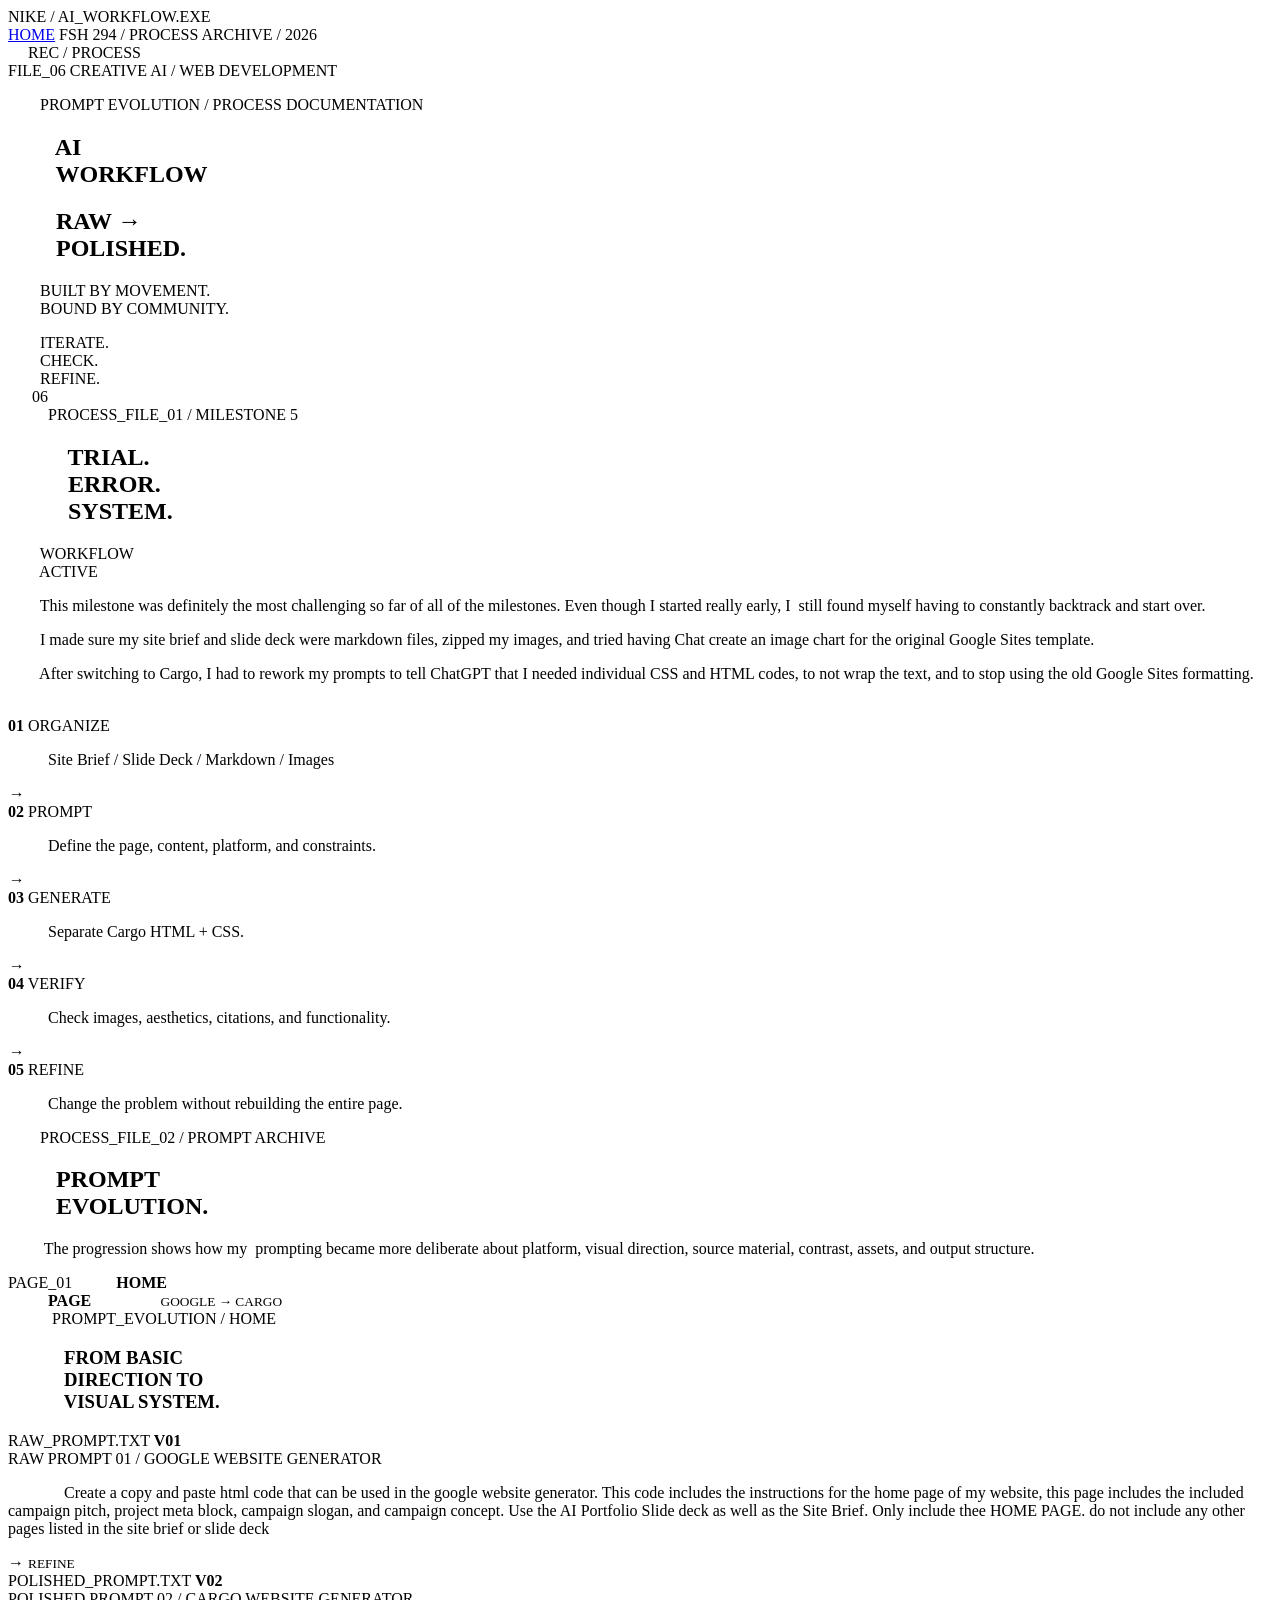
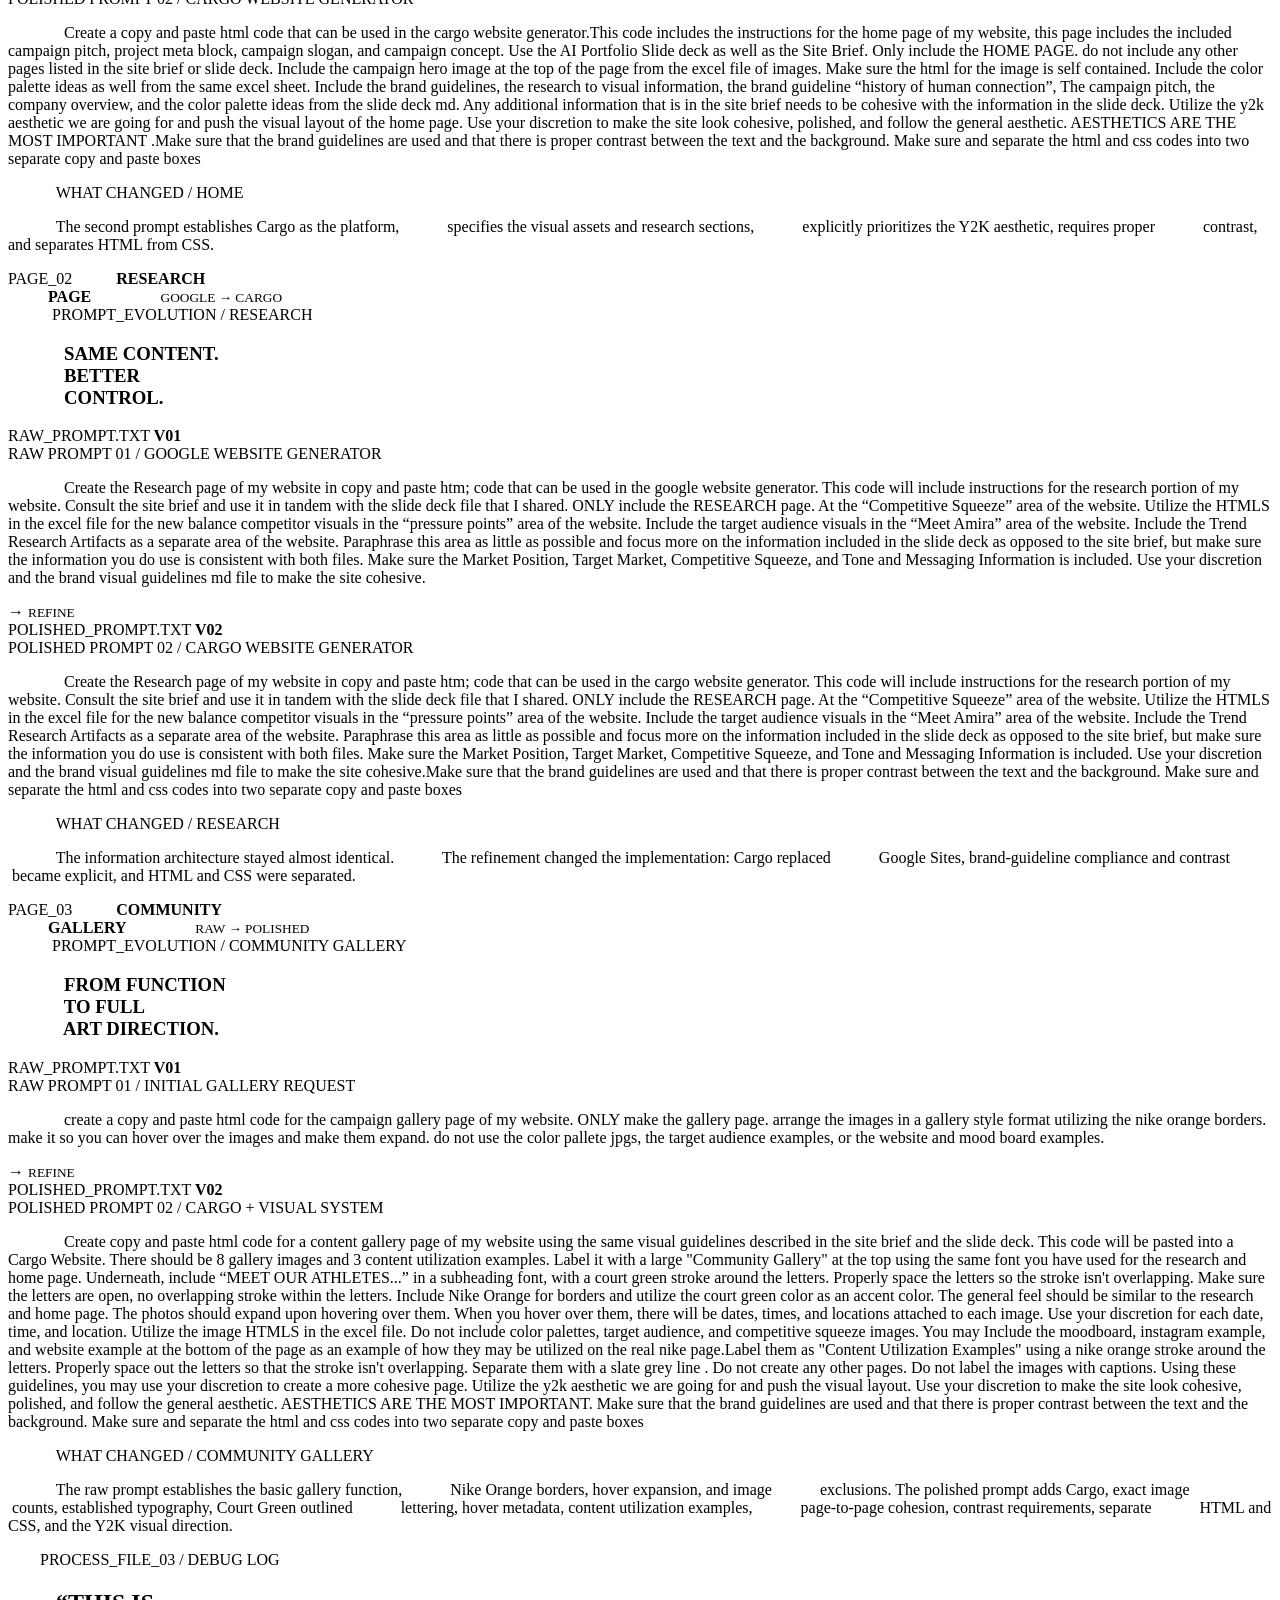
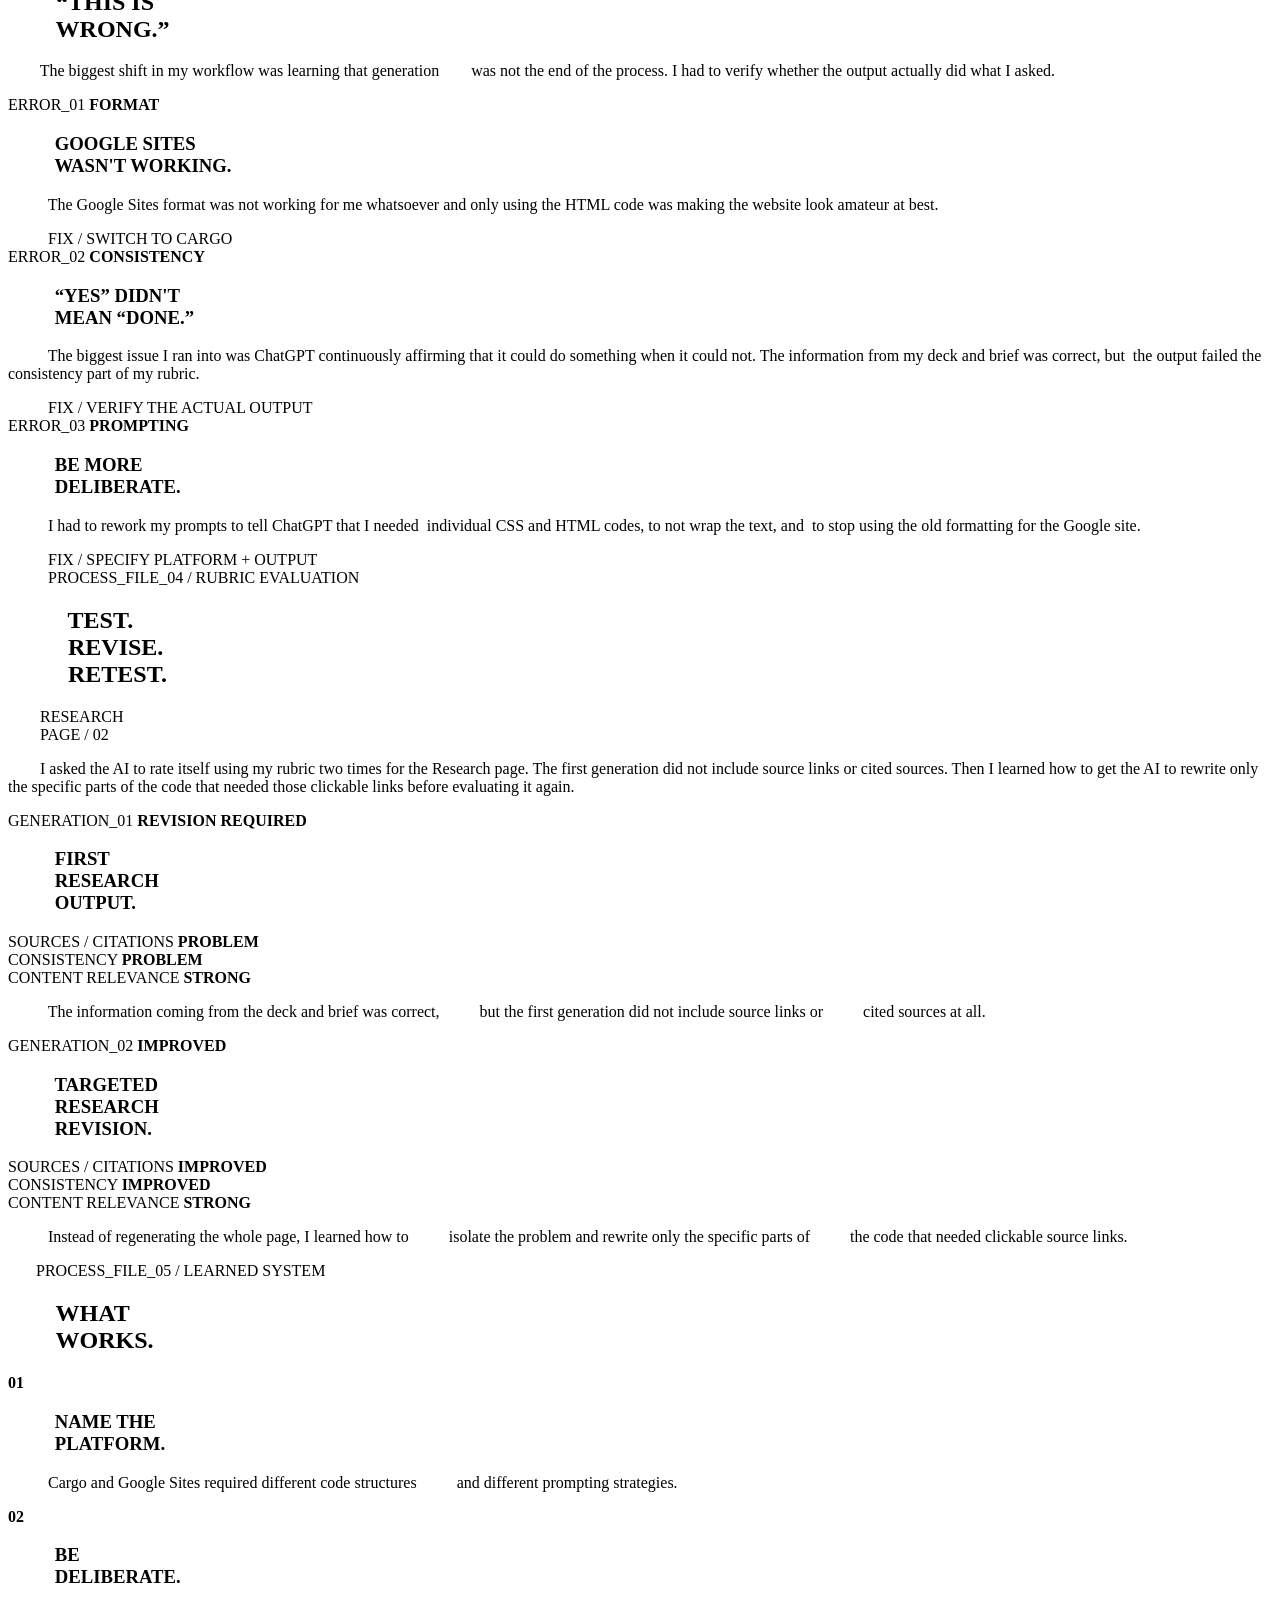
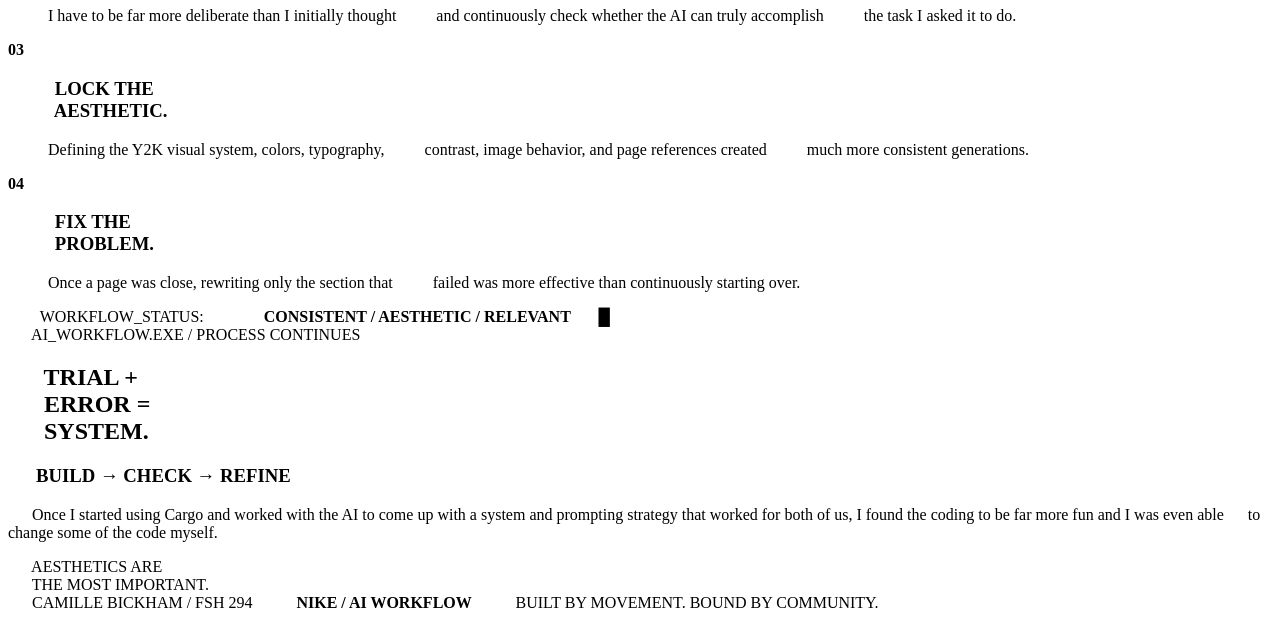
==== ai-workflow.html @ 8ad65e27 "Add files via upload" ====
<!doctype html>
<html lang="en">
<head>
<meta charset="utf-8">
<meta name="viewport" content="width=device-width, initial-scale=1">
<title>AI Workflow | Nike Creative AI Portfolio</title>
<link rel="stylesheet" href="css/ai-workflow.css">
</head>
<body>
<!-- =========================================================
NIKE — AI WORKFLOW
BUILT BY MOVEMENT. BOUND BY COMMUNITY.
CAMILLE BICKHAM / FSH 294
CARGO — HTML ONLY
========================================================= -->

<div class="aiw-page">

  <!-- SYSTEM BAR -->
  <header class="aiw-systembar">
    <div class="aiw-system-left">
      <span class="aiw-dot aiw-dot-orange"></span>
      <span class="aiw-dot aiw-dot-green"></span>
      <span class="aiw-dot aiw-dot-slate"></span>
      <span>NIKE / AI_WORKFLOW.EXE</span>
    </div>

    <div class="aiw-system-right">
      <a class="aiw-home" href="index.html">HOME</a>
      <span>FSH 294 / PROCESS ARCHIVE / 2026</span>
    </div>
  </header>


  <!-- =====================================================
  HERO
  ====================================================== -->

  <section class="aiw-hero">

    <div class="aiw-grid"></div>
    <div class="aiw-glow"></div>

    <div class="aiw-rec">
      <span></span>
 &nbsp; &nbsp; &nbsp;REC / PROCESS
 &nbsp; &nbsp;</div>

    <div class="aiw-hero-meta">
      <span>FILE_06</span>
      <span>CREATIVE AI / WEB DEVELOPMENT</span>
    </div>

    <div class="aiw-hero-copy">

      <p class="aiw-kicker">
&nbsp; &nbsp; &nbsp; &nbsp; PROMPT EVOLUTION / PROCESS DOCUMENTATION
 &nbsp; &nbsp; &nbsp;</p>

      <h1>
&nbsp; &nbsp; &nbsp; &nbsp; AI<br>
&nbsp; &nbsp; &nbsp; &nbsp; WORKFLOW
 &nbsp; &nbsp; &nbsp;</h1>

      <h2>
&nbsp; &nbsp; &nbsp; &nbsp; RAW →<br>
&nbsp; &nbsp; &nbsp; &nbsp; POLISHED.
 &nbsp; &nbsp; &nbsp;</h2>

    </div>

    <div class="aiw-hero-footer">

      <p>
&nbsp; &nbsp; &nbsp; &nbsp; BUILT BY MOVEMENT.<br>
&nbsp; &nbsp; &nbsp; &nbsp; BOUND BY COMMUNITY.
 &nbsp; &nbsp; &nbsp;</p>

      <div class="aiw-sticker">
&nbsp; &nbsp; &nbsp; &nbsp; ITERATE.<br>
&nbsp; &nbsp; &nbsp; &nbsp; CHECK.<br>
&nbsp; &nbsp; &nbsp; &nbsp; REFINE.
 &nbsp; &nbsp; &nbsp;</div>

    </div>

    <div class="aiw-ghost-number">
&nbsp; &nbsp; &nbsp; 06
 &nbsp; &nbsp;</div>

  </section>


  <!-- =====================================================
  PROCESS INTRO
  ====================================================== -->

  <section class="aiw-intro">

    <div class="aiw-section-header">

      <div>
        <span class="aiw-label">
&nbsp; &nbsp; &nbsp; &nbsp; &nbsp; PROCESS_FILE_01 / MILESTONE 5
 &nbsp; &nbsp; &nbsp; &nbsp;</span>

        <h2>
&nbsp; &nbsp; &nbsp; &nbsp; &nbsp; TRIAL.<br>
&nbsp; &nbsp; &nbsp; &nbsp; &nbsp; ERROR.<br>
&nbsp; &nbsp; &nbsp; &nbsp; &nbsp; SYSTEM.
 &nbsp; &nbsp; &nbsp; &nbsp;</h2>
      </div>

      <div class="aiw-stamp">
&nbsp; &nbsp; &nbsp; &nbsp; WORKFLOW<br>
&nbsp; &nbsp; &nbsp; &nbsp; ACTIVE
 &nbsp; &nbsp; &nbsp;</div>

    </div>


    <div class="aiw-intro-copy">

      <p>
&nbsp; &nbsp; &nbsp; &nbsp; This milestone was definitely the most challenging so far of
 all of the milestones. Even though I started really early, I
 &nbsp;still found myself having to constantly backtrack and start
 over.
 &nbsp; &nbsp; &nbsp;</p>

      <p>
&nbsp; &nbsp; &nbsp; &nbsp; I made sure my site brief and slide deck were markdown files,
 zipped my images, and tried having Chat create an image chart for the original Google Sites template.
 &nbsp; &nbsp; &nbsp;</p>

      <p>
&nbsp; &nbsp; &nbsp; &nbsp; After switching to Cargo, I had to rework my prompts to tell
 ChatGPT that I needed individual CSS and HTML codes, to not
 wrap the text, and to stop using the old Google Sites
 formatting.
 &nbsp; &nbsp; &nbsp;</p>

    </div>


    <div class="aiw-process-strip">

      <article>
        <b>01</b>
        <span>ORGANIZE</span>
        <p>
&nbsp; &nbsp; &nbsp; &nbsp; &nbsp; Site Brief / Slide Deck / Markdown / Images
 &nbsp; &nbsp; &nbsp; &nbsp;</p>
      </article>

      <i>→</i>

      <article>
        <b>02</b>
        <span>PROMPT</span>
        <p>
&nbsp; &nbsp; &nbsp; &nbsp; &nbsp; Define the page, content, platform, and constraints.
 &nbsp; &nbsp; &nbsp; &nbsp;</p>
      </article>

      <i>→</i>

      <article>
        <b>03</b>
        <span>GENERATE</span>
        <p>
&nbsp; &nbsp; &nbsp; &nbsp; &nbsp; Separate Cargo HTML + CSS.
 &nbsp; &nbsp; &nbsp; &nbsp;</p>
      </article>

      <i>→</i>

      <article>
        <b>04</b>
        <span>VERIFY</span>
        <p>
&nbsp; &nbsp; &nbsp; &nbsp; &nbsp; Check images, aesthetics, citations, and functionality.
 &nbsp; &nbsp; &nbsp; &nbsp;</p>
      </article>

      <i>→</i>

      <article>
        <b>05</b>
        <span>REFINE</span>
        <p>
&nbsp; &nbsp; &nbsp; &nbsp; &nbsp; Change the problem without rebuilding the entire page.
 &nbsp; &nbsp; &nbsp; &nbsp;</p>
      </article>

    </div>

  </section>


  <!-- =====================================================
  PROMPT ARCHIVE
  ====================================================== -->

  <section class="aiw-prompts">

    <div class="aiw-grid"></div>

    <div class="aiw-prompts-header">

      <span>
&nbsp; &nbsp; &nbsp; &nbsp; PROCESS_FILE_02 / PROMPT ARCHIVE
 &nbsp; &nbsp; &nbsp;</span>

      <h2>
&nbsp; &nbsp; &nbsp; &nbsp; PROMPT<br>
&nbsp; &nbsp; &nbsp; &nbsp; EVOLUTION.
 &nbsp; &nbsp; &nbsp;</h2>

      <p>
&nbsp; &nbsp; &nbsp; &nbsp; &nbsp;The progression shows how my
 &nbsp;prompting became more deliberate about platform, visual
 direction, source material, contrast, assets, and output
 structure.
 &nbsp; &nbsp; &nbsp;</p>

    </div>


    <!-- =================================================
    HOME PAGE
    ================================================== -->

    <article class="aiw-prompt-case">

      <div class="aiw-case-sidebar">

        <span>PAGE_01</span>

        <strong>
&nbsp; &nbsp; &nbsp; &nbsp; &nbsp; HOME<br>
&nbsp; &nbsp; &nbsp; &nbsp; &nbsp; PAGE
 &nbsp; &nbsp; &nbsp; &nbsp;</strong>

        <small>
&nbsp; &nbsp; &nbsp; &nbsp; &nbsp; GOOGLE → CARGO
 &nbsp; &nbsp; &nbsp; &nbsp;</small>

      </div>


      <div class="aiw-case-content">

        <div class="aiw-case-title">

          <span>
 &nbsp; &nbsp; &nbsp; &nbsp; &nbsp; &nbsp;PROMPT_EVOLUTION / HOME
 &nbsp; &nbsp; &nbsp; &nbsp; &nbsp;</span>

          <h3>
&nbsp; &nbsp; &nbsp; &nbsp; &nbsp; &nbsp; FROM BASIC<br>
&nbsp; &nbsp; &nbsp; &nbsp; &nbsp; &nbsp; DIRECTION TO<br>
&nbsp; &nbsp; &nbsp; &nbsp; &nbsp; &nbsp; VISUAL SYSTEM.
 &nbsp; &nbsp; &nbsp; &nbsp; &nbsp;</h3>

        </div>


        <div class="aiw-comparison">


          <!-- RAW HOME PROMPT -->

          <div class="aiw-prompt-window aiw-raw">

            <div class="aiw-windowbar">

              <div>
                <i></i>
                <i></i>
                <i></i>
              </div>

              <span>RAW_PROMPT.TXT</span>
              <b>V01</b>

            </div>

            <div class="aiw-prompt-status">
              <span>RAW</span>
              <span>PROMPT 01 / GOOGLE WEBSITE GENERATOR</span>
            </div>

            <p>
&nbsp; &nbsp; &nbsp; &nbsp; &nbsp; &nbsp; &nbsp; Create a copy and paste html code that can be used in the google website generator. This code includes the instructions for the home page of my website, this page includes the included campaign pitch, project meta block, campaign slogan, and campaign concept. Use the AI Portfolio Slide deck as well as the Site Brief. Only include thee HOME PAGE. do not include any other pages listed in the site brief or slide deck
 &nbsp; &nbsp; &nbsp; &nbsp; &nbsp; &nbsp;</p>

          </div>


          <div class="aiw-transform">
            <span>→</span>
            <small>REFINE</small>
          </div>


          <!-- POLISHED HOME PROMPT -->

          <div class="aiw-prompt-window aiw-polished">

            <div class="aiw-windowbar">

              <div>
                <i></i>
                <i></i>
                <i></i>
              </div>

              <span>POLISHED_PROMPT.TXT</span>
              <b>V02</b>

            </div>

            <div class="aiw-prompt-status">
              <span>POLISHED</span>
              <span>PROMPT 02 / CARGO WEBSITE GENERATOR</span>
            </div>

            <p>
&nbsp; &nbsp; &nbsp; &nbsp; &nbsp; &nbsp; &nbsp; Create a copy and paste html code that can be used in the cargo website generator.This code includes the instructions for the home page of my website, this page includes the included campaign pitch, project meta block, campaign slogan, and campaign concept. Use the AI Portfolio Slide deck as well as the Site Brief. Only include the HOME PAGE. do not include any other pages listed in the site brief or slide deck. Include the campaign hero image at the top of the page from the excel file of images. Make sure the html for the image is self contained. Include the color palette ideas as well from the same excel sheet. Include the brand guidelines, the research to visual information, the brand guideline “history of human connection”, The campaign pitch, the company overview, and the color palette ideas from the slide deck md. Any additional information that is in the site brief needs to be cohesive with the information in the slide deck. Utilize the y2k aesthetic we are going for and push the visual layout of the home page. Use your discretion to make the site look cohesive, polished, and follow the general aesthetic. AESTHETICS ARE THE MOST IMPORTANT .Make sure that the brand guidelines are used and that there is proper contrast between the text and the background. Make sure and separate the html and css codes into two separate copy and paste boxes
 &nbsp; &nbsp; &nbsp; &nbsp; &nbsp; &nbsp;</p>

          </div>

        </div>


        <div class="aiw-change">

          <span>
&nbsp; &nbsp; &nbsp; &nbsp; &nbsp; &nbsp; WHAT CHANGED / HOME
 &nbsp; &nbsp; &nbsp; &nbsp; &nbsp;</span>

          <p>
&nbsp; &nbsp; &nbsp; &nbsp; &nbsp; &nbsp; The second prompt establishes Cargo as the platform,
 &nbsp; &nbsp; &nbsp; &nbsp; &nbsp; &nbsp;specifies the visual assets and research sections,
 &nbsp; &nbsp; &nbsp; &nbsp; &nbsp; &nbsp;explicitly prioritizes the Y2K aesthetic, requires proper
 &nbsp; &nbsp; &nbsp; &nbsp; &nbsp; &nbsp;contrast, and separates HTML from CSS.
 &nbsp; &nbsp; &nbsp; &nbsp; &nbsp;</p>

        </div>

      </div>

    </article>


    <!-- =================================================
    RESEARCH PAGE
    ================================================== -->

    <article class="aiw-prompt-case aiw-case-green">

      <div class="aiw-case-sidebar">

        <span>PAGE_02</span>

        <strong>
&nbsp; &nbsp; &nbsp; &nbsp; &nbsp; RESEARCH<br>
&nbsp; &nbsp; &nbsp; &nbsp; &nbsp; PAGE
 &nbsp; &nbsp; &nbsp; &nbsp;</strong>

        <small>
&nbsp; &nbsp; &nbsp; &nbsp; &nbsp; GOOGLE → CARGO
 &nbsp; &nbsp; &nbsp; &nbsp;</small>

      </div>


      <div class="aiw-case-content">

        <div class="aiw-case-title">

          <span>
 &nbsp; &nbsp; &nbsp; &nbsp; &nbsp; &nbsp;PROMPT_EVOLUTION / RESEARCH
 &nbsp; &nbsp; &nbsp; &nbsp; &nbsp;</span>

          <h3>
&nbsp; &nbsp; &nbsp; &nbsp; &nbsp; &nbsp; SAME CONTENT.<br>
&nbsp; &nbsp; &nbsp; &nbsp; &nbsp; &nbsp; BETTER<br>
&nbsp; &nbsp; &nbsp; &nbsp; &nbsp; &nbsp; CONTROL.
 &nbsp; &nbsp; &nbsp; &nbsp; &nbsp;</h3>

        </div>


        <div class="aiw-comparison">


          <!-- RAW RESEARCH PROMPT -->

          <div class="aiw-prompt-window aiw-raw">

            <div class="aiw-windowbar">

              <div>
                <i></i>
                <i></i>
                <i></i>
              </div>

              <span>RAW_PROMPT.TXT</span>
              <b>V01</b>

            </div>

            <div class="aiw-prompt-status">
              <span>RAW</span>
              <span>PROMPT 01 / GOOGLE WEBSITE GENERATOR</span>
            </div>

            <p>
&nbsp; &nbsp; &nbsp; &nbsp; &nbsp; &nbsp; &nbsp; Create the Research page of my website in copy and paste htm; code that can be used in the google website generator. This code will include instructions for the research portion of my website. Consult the site brief and use it in tandem with the slide deck file that I shared. ONLY include the RESEARCH page. At the “Competitive Squeeze” area of the website. Utilize the HTMLS in the excel file for the new balance competitor visuals in the “pressure points” area of the website. Include the target audience visuals in the “Meet Amira” area of the website. Include the Trend Research Artifacts as a separate area of the website. Paraphrase this area as little as possible and focus more on the information included in the slide deck as opposed to the site brief, but make sure the information you do use is consistent with both files. Make sure the Market Position, Target Market, Competitive Squeeze, and Tone and Messaging Information is included. Use your discretion and the brand visual guidelines md file to make the site cohesive.
 &nbsp; &nbsp; &nbsp; &nbsp; &nbsp; &nbsp;</p>

          </div>


          <div class="aiw-transform">
            <span>→</span>
            <small>REFINE</small>
          </div>


          <!-- POLISHED RESEARCH PROMPT -->

          <div class="aiw-prompt-window aiw-polished">

            <div class="aiw-windowbar">

              <div>
                <i></i>
                <i></i>
                <i></i>
              </div>

              <span>POLISHED_PROMPT.TXT</span>
              <b>V02</b>

            </div>

            <div class="aiw-prompt-status">
              <span>POLISHED</span>
              <span>PROMPT 02 / CARGO WEBSITE GENERATOR</span>
            </div>

            <p>
&nbsp; &nbsp; &nbsp; &nbsp; &nbsp; &nbsp; &nbsp; Create the Research page of my website in copy and paste htm; code that can be used in the cargo website generator. This code will include instructions for the research portion of my website. Consult the site brief and use it in tandem with the slide deck file that I shared. ONLY include the RESEARCH page. At the “Competitive Squeeze” area of the website. Utilize the HTMLS in the excel file for the new balance competitor visuals in the “pressure points” area of the website. Include the target audience visuals in the “Meet Amira” area of the website. Include the Trend Research Artifacts as a separate area of the website. Paraphrase this area as little as possible and focus more on the information included in the slide deck as opposed to the site brief, but make sure the information you do use is consistent with both files. Make sure the Market Position, Target Market, Competitive Squeeze, and Tone and Messaging Information is included. Use your discretion and the brand visual guidelines md file to make the site cohesive.Make sure that the brand guidelines are used and that there is proper contrast between the text and the background. Make sure and separate the html and css codes into two separate copy and paste boxes
 &nbsp; &nbsp; &nbsp; &nbsp; &nbsp; &nbsp;</p>

          </div>

        </div>


        <div class="aiw-change">

          <span>
&nbsp; &nbsp; &nbsp; &nbsp; &nbsp; &nbsp; WHAT CHANGED / RESEARCH
 &nbsp; &nbsp; &nbsp; &nbsp; &nbsp;</span>

          <p>
&nbsp; &nbsp; &nbsp; &nbsp; &nbsp; &nbsp; The information architecture stayed almost identical.
 &nbsp; &nbsp; &nbsp; &nbsp; &nbsp; &nbsp;The refinement changed the implementation: Cargo replaced
 &nbsp; &nbsp; &nbsp; &nbsp; &nbsp; &nbsp;Google Sites, brand-guideline compliance and contrast
 &nbsp; &nbsp; &nbsp; &nbsp; &nbsp; &nbsp;became explicit, and HTML and CSS were separated.
 &nbsp; &nbsp; &nbsp; &nbsp; &nbsp;</p>

        </div>

      </div>

    </article>


    <!-- =================================================
    COMMUNITY GALLERY
    CORRECTED: SHORTER PROMPT = RAW
    DETAILED PROMPT = POLISHED
    ================================================== -->

    <article class="aiw-prompt-case aiw-case-slate">

      <div class="aiw-case-sidebar">

        <span>PAGE_03</span>

        <strong>
&nbsp; &nbsp; &nbsp; &nbsp; &nbsp; COMMUNITY<br>
&nbsp; &nbsp; &nbsp; &nbsp; &nbsp; GALLERY
 &nbsp; &nbsp; &nbsp; &nbsp;</strong>

        <small>
&nbsp; &nbsp; &nbsp; &nbsp; &nbsp; RAW → POLISHED
 &nbsp; &nbsp; &nbsp; &nbsp;</small>

      </div>


      <div class="aiw-case-content">

        <div class="aiw-case-title">

          <span>
 &nbsp; &nbsp; &nbsp; &nbsp; &nbsp; &nbsp;PROMPT_EVOLUTION / COMMUNITY GALLERY
 &nbsp; &nbsp; &nbsp; &nbsp; &nbsp;</span>

          <h3>
&nbsp; &nbsp; &nbsp; &nbsp; &nbsp; &nbsp; FROM FUNCTION<br>
&nbsp; &nbsp; &nbsp; &nbsp; &nbsp; &nbsp; TO FULL<br>
&nbsp; &nbsp; &nbsp; &nbsp; &nbsp; &nbsp; ART DIRECTION.
 &nbsp; &nbsp; &nbsp; &nbsp; &nbsp;</h3>

        </div>


        <div class="aiw-comparison">


          <!-- RAW COMMUNITY GALLERY PROMPT -->

          <div class="aiw-prompt-window aiw-raw">

            <div class="aiw-windowbar">

              <div>
                <i></i>
                <i></i>
                <i></i>
              </div>

              <span>RAW_PROMPT.TXT</span>
              <b>V01</b>

            </div>

            <div class="aiw-prompt-status">
              <span>RAW</span>
              <span>PROMPT 01 / INITIAL GALLERY REQUEST</span>
            </div>

            <p>
&nbsp; &nbsp; &nbsp; &nbsp; &nbsp; &nbsp; &nbsp; create a copy and paste html code for the campaign gallery page of my website. ONLY make the gallery page. arrange the images in a gallery style format utilizing the nike orange borders. make it so you can hover over the images and make them expand. do not use the color pallete jpgs, the target audience examples, or the website and mood board examples.
 &nbsp; &nbsp; &nbsp; &nbsp; &nbsp; &nbsp;</p>

          </div>


          <div class="aiw-transform">
            <span>→</span>
            <small>REFINE</small>
          </div>


          <!-- POLISHED COMMUNITY GALLERY PROMPT -->

          <div class="aiw-prompt-window aiw-polished">

            <div class="aiw-windowbar">

              <div>
                <i></i>
                <i></i>
                <i></i>
              </div>

              <span>POLISHED_PROMPT.TXT</span>
              <b>V02</b>

            </div>

            <div class="aiw-prompt-status">
              <span>POLISHED</span>
              <span>PROMPT 02 / CARGO + VISUAL SYSTEM</span>
            </div>

            <p>
&nbsp; &nbsp; &nbsp; &nbsp; &nbsp; &nbsp; &nbsp; Create copy and paste html code for a content gallery page of my website using the same visual guidelines described in the site brief and the slide deck. This code will be pasted into a Cargo Website. There should be 8 gallery images and 3 content utilization examples. Label it with a large "Community Gallery" at the top using the same font you have used for the research and home page. Underneath, include “MEET OUR ATHLETES...” in a subheading font, with a court green stroke around the letters. Properly space the letters so the stroke isn't overlapping. Make sure the letters are open, no overlapping stroke within the letters. Include Nike Orange for borders and utilize the court green color as an accent color. The general feel should be similar to the research and home page. The photos should expand upon hovering over them. When you hover over them, there will be dates, times, and locations attached to each image. Use your discretion for each date, time, and location. Utilize the image HTMLS in the excel file. Do not include color palettes, target audience, and competitive squeeze images. You may Include the moodboard, instagram example, and website example at the bottom of the page as an example of how they may be utilized on the real nike page.Label them as "Content Utilization Examples" using a nike orange stroke around the letters. Properly space out the letters so that the stroke isn't overlapping. Separate them with a slate grey line . Do not create any other pages. Do not label the images with captions. Using these guidelines, you may use your discretion to create a more cohesive page. Utilize the y2k aesthetic we are going for and push the visual layout. Use your discretion to make the site look cohesive, polished, and follow the general aesthetic. AESTHETICS ARE THE MOST IMPORTANT. Make sure that the brand guidelines are used and that there is proper contrast between the text and the background. Make sure and separate the html and css codes into two separate copy and paste boxes
 &nbsp; &nbsp; &nbsp; &nbsp; &nbsp; &nbsp;</p>

          </div>

        </div>


        <div class="aiw-change">

          <span>
&nbsp; &nbsp; &nbsp; &nbsp; &nbsp; &nbsp; WHAT CHANGED / COMMUNITY GALLERY
 &nbsp; &nbsp; &nbsp; &nbsp; &nbsp;</span>

          <p>
&nbsp; &nbsp; &nbsp; &nbsp; &nbsp; &nbsp; The raw prompt establishes the basic gallery function,
 &nbsp; &nbsp; &nbsp; &nbsp; &nbsp; &nbsp;Nike Orange borders, hover expansion, and image
 &nbsp; &nbsp; &nbsp; &nbsp; &nbsp; &nbsp;exclusions. The polished prompt adds Cargo, exact image
 &nbsp; &nbsp; &nbsp; &nbsp; &nbsp; &nbsp;counts, established typography, Court Green outlined
 &nbsp; &nbsp; &nbsp; &nbsp; &nbsp; &nbsp;lettering, hover metadata, content utilization examples,
 &nbsp; &nbsp; &nbsp; &nbsp; &nbsp; &nbsp;page-to-page cohesion, contrast requirements, separate
 &nbsp; &nbsp; &nbsp; &nbsp; &nbsp; &nbsp;HTML and CSS, and the Y2K visual direction.
 &nbsp; &nbsp; &nbsp; &nbsp; &nbsp;</p>

        </div>

      </div>

    </article>

  </section>


  <!-- =====================================================
  ERROR LOG
  ====================================================== -->

  <section class="aiw-errors">

    <div class="aiw-error-header">

      <span>
&nbsp; &nbsp; &nbsp; &nbsp; PROCESS_FILE_03 / DEBUG LOG
 &nbsp; &nbsp; &nbsp;</span>

      <h2>
&nbsp; &nbsp; &nbsp; &nbsp; “THIS IS<br>
&nbsp; &nbsp; &nbsp; &nbsp; WRONG.”
 &nbsp; &nbsp; &nbsp;</h2>

      <p>
&nbsp; &nbsp; &nbsp; &nbsp; The biggest shift in my workflow was learning that generation
 &nbsp; &nbsp; &nbsp; &nbsp;was not the end of the process. I had to verify whether the
 output actually did what I asked.
 &nbsp; &nbsp; &nbsp;</p>

    </div>


    <div class="aiw-error-grid">


      <article class="aiw-error-card">

        <div class="aiw-error-card-top">
          <span>ERROR_01</span>
          <b>FORMAT</b>
        </div>

        <h3>
&nbsp; &nbsp; &nbsp; &nbsp; &nbsp; GOOGLE SITES<br>
&nbsp; &nbsp; &nbsp; &nbsp; &nbsp; WASN'T WORKING.
 &nbsp; &nbsp; &nbsp; &nbsp;</h3>

        <p>
&nbsp; &nbsp; &nbsp; &nbsp; &nbsp; The Google Sites format was not working for me whatsoever
 and only using the HTML code was making the website look
 amateur at best.
 &nbsp; &nbsp; &nbsp; &nbsp;</p>

        <div class="aiw-fix">
&nbsp; &nbsp; &nbsp; &nbsp; &nbsp; FIX / SWITCH TO CARGO
 &nbsp; &nbsp; &nbsp; &nbsp;</div>

      </article>


      <article class="aiw-error-card aiw-error-orange">

        <div class="aiw-error-card-top">
          <span>ERROR_02</span>
          <b>CONSISTENCY</b>
        </div>

        <h3>
&nbsp; &nbsp; &nbsp; &nbsp; &nbsp; “YES” DIDN'T<br>
&nbsp; &nbsp; &nbsp; &nbsp; &nbsp; MEAN “DONE.”
 &nbsp; &nbsp; &nbsp; &nbsp;</h3>

        <p>
&nbsp; &nbsp; &nbsp; &nbsp; &nbsp; The biggest issue I ran into was ChatGPT continuously
 affirming that it could do something when it could not.
 The information from my deck and brief was correct, but
 &nbsp;the output failed the consistency part of my rubric.
 &nbsp; &nbsp; &nbsp; &nbsp;</p>

        <div class="aiw-fix">
&nbsp; &nbsp; &nbsp; &nbsp; &nbsp; FIX / VERIFY THE ACTUAL OUTPUT
 &nbsp; &nbsp; &nbsp; &nbsp;</div>

      </article>


      <article class="aiw-error-card aiw-error-green">

        <div class="aiw-error-card-top">
          <span>ERROR_03</span>
          <b>PROMPTING</b>
        </div>

        <h3>
&nbsp; &nbsp; &nbsp; &nbsp; &nbsp; BE MORE<br>
&nbsp; &nbsp; &nbsp; &nbsp; &nbsp; DELIBERATE.
 &nbsp; &nbsp; &nbsp; &nbsp;</h3>

        <p>
&nbsp; &nbsp; &nbsp; &nbsp; &nbsp; I had to rework my prompts to tell ChatGPT that I needed
 &nbsp;individual CSS and HTML codes, to not wrap the text, and
 &nbsp;to stop using the old formatting for the Google site.
 &nbsp; &nbsp; &nbsp; &nbsp;</p>

        <div class="aiw-fix">
&nbsp; &nbsp; &nbsp; &nbsp; &nbsp; FIX / SPECIFY PLATFORM + OUTPUT
 &nbsp; &nbsp; &nbsp; &nbsp;</div>

      </article>

    </div>

  </section>


  <!-- =====================================================
  RUBRIC EVALUATION
  ====================================================== -->

  <section class="aiw-rubric">

    <div class="aiw-section-header">

      <div>

        <span class="aiw-label">
&nbsp; &nbsp; &nbsp; &nbsp; &nbsp; PROCESS_FILE_04 / RUBRIC EVALUATION
 &nbsp; &nbsp; &nbsp; &nbsp;</span>

        <h2>
&nbsp; &nbsp; &nbsp; &nbsp; &nbsp; TEST.<br>
&nbsp; &nbsp; &nbsp; &nbsp; &nbsp; REVISE.<br>
&nbsp; &nbsp; &nbsp; &nbsp; &nbsp; RETEST.
 &nbsp; &nbsp; &nbsp; &nbsp;</h2>

      </div>

      <div class="aiw-stamp">
&nbsp; &nbsp; &nbsp; &nbsp; RESEARCH<br>
&nbsp; &nbsp; &nbsp; &nbsp; PAGE / 02
 &nbsp; &nbsp; &nbsp;</div>

    </div>


    <div class="aiw-rubric-intro">

      <p>
&nbsp; &nbsp; &nbsp; &nbsp; I asked the AI to rate itself using my rubric two times for
 the Research page. The first generation did not include
 source links or cited sources. Then I learned how to get the
 AI to rewrite only the specific parts of the code that needed
 those clickable links before evaluating it again.
 &nbsp; &nbsp; &nbsp;</p>

    </div>


    <div class="aiw-rubric-grid">


      <article class="aiw-eval aiw-eval-one">

        <div class="aiw-eval-top">
          <span>GENERATION_01</span>
          <b>REVISION REQUIRED</b>
        </div>

        <h3>
&nbsp; &nbsp; &nbsp; &nbsp; &nbsp; FIRST<br>
&nbsp; &nbsp; &nbsp; &nbsp; &nbsp; RESEARCH<br>
&nbsp; &nbsp; &nbsp; &nbsp; &nbsp; OUTPUT.
 &nbsp; &nbsp; &nbsp; &nbsp;</h3>

        <div class="aiw-eval-row">
          <span>SOURCES / CITATIONS</span>
          <strong>PROBLEM</strong>
        </div>

        <div class="aiw-eval-row">
          <span>CONSISTENCY</span>
          <strong>PROBLEM</strong>
        </div>

        <div class="aiw-eval-row">
          <span>CONTENT RELEVANCE</span>
          <strong>STRONG</strong>
        </div>

        <p>
&nbsp; &nbsp; &nbsp; &nbsp; &nbsp; The information coming from the deck and brief was correct,
 &nbsp; &nbsp; &nbsp; &nbsp; &nbsp;but the first generation did not include source links or
 &nbsp; &nbsp; &nbsp; &nbsp; &nbsp;cited sources at all.
 &nbsp; &nbsp; &nbsp; &nbsp;</p>

      </article>


      <article class="aiw-eval aiw-eval-two">

        <div class="aiw-eval-top">
          <span>GENERATION_02</span>
          <b>IMPROVED</b>
        </div>

        <h3>
&nbsp; &nbsp; &nbsp; &nbsp; &nbsp; TARGETED<br>
&nbsp; &nbsp; &nbsp; &nbsp; &nbsp; RESEARCH<br>
&nbsp; &nbsp; &nbsp; &nbsp; &nbsp; REVISION.
 &nbsp; &nbsp; &nbsp; &nbsp;</h3>

        <div class="aiw-eval-row">
          <span>SOURCES / CITATIONS</span>
          <strong>IMPROVED</strong>
        </div>

        <div class="aiw-eval-row">
          <span>CONSISTENCY</span>
          <strong>IMPROVED</strong>
        </div>

        <div class="aiw-eval-row">
          <span>CONTENT RELEVANCE</span>
          <strong>STRONG</strong>
        </div>

        <p>
&nbsp; &nbsp; &nbsp; &nbsp; &nbsp; Instead of regenerating the whole page, I learned how to
 &nbsp; &nbsp; &nbsp; &nbsp; &nbsp;isolate the problem and rewrite only the specific parts of
 &nbsp; &nbsp; &nbsp; &nbsp; &nbsp;the code that needed clickable source links.
 &nbsp; &nbsp; &nbsp; &nbsp;</p>

      </article>

    </div>

  </section>


  <!-- =====================================================
  LESSONS
  ====================================================== -->

  <section class="aiw-lessons">

    <div class="aiw-grid"></div>

    <div class="aiw-lessons-heading">

      <span>
 &nbsp; &nbsp; &nbsp; &nbsp;PROCESS_FILE_05 / LEARNED SYSTEM
 &nbsp; &nbsp; &nbsp;</span>

      <h2>
&nbsp; &nbsp; &nbsp; &nbsp; WHAT<br>
&nbsp; &nbsp; &nbsp; &nbsp; WORKS.
 &nbsp; &nbsp; &nbsp;</h2>

    </div>


    <div class="aiw-lessons-grid">

      <article>

        <b>01</b>

        <h3>
&nbsp; &nbsp; &nbsp; &nbsp; &nbsp; NAME THE<br>
&nbsp; &nbsp; &nbsp; &nbsp; &nbsp; PLATFORM.
 &nbsp; &nbsp; &nbsp; &nbsp;</h3>

        <p>
&nbsp; &nbsp; &nbsp; &nbsp; &nbsp; Cargo and Google Sites required different code structures
 &nbsp; &nbsp; &nbsp; &nbsp; &nbsp;and different prompting strategies.
 &nbsp; &nbsp; &nbsp; &nbsp;</p>

      </article>


      <article>

        <b>02</b>

        <h3>
&nbsp; &nbsp; &nbsp; &nbsp; &nbsp; BE<br>
&nbsp; &nbsp; &nbsp; &nbsp; &nbsp; DELIBERATE.
 &nbsp; &nbsp; &nbsp; &nbsp;</h3>

        <p>
&nbsp; &nbsp; &nbsp; &nbsp; &nbsp; I have to be far more deliberate than I initially thought
 &nbsp; &nbsp; &nbsp; &nbsp; &nbsp;and continuously check whether the AI can truly accomplish
 &nbsp; &nbsp; &nbsp; &nbsp; &nbsp;the task I asked it to do.
 &nbsp; &nbsp; &nbsp; &nbsp;</p>

      </article>


      <article>

        <b>03</b>

        <h3>
&nbsp; &nbsp; &nbsp; &nbsp; &nbsp; LOCK THE<br>
&nbsp; &nbsp; &nbsp; &nbsp; &nbsp; AESTHETIC.
 &nbsp; &nbsp; &nbsp; &nbsp;</h3>

        <p>
&nbsp; &nbsp; &nbsp; &nbsp; &nbsp; Defining the Y2K visual system, colors, typography,
 &nbsp; &nbsp; &nbsp; &nbsp; &nbsp;contrast, image behavior, and page references created
 &nbsp; &nbsp; &nbsp; &nbsp; &nbsp;much more consistent generations.
 &nbsp; &nbsp; &nbsp; &nbsp;</p>

      </article>


      <article>

        <b>04</b>

        <h3>
&nbsp; &nbsp; &nbsp; &nbsp; &nbsp; FIX THE<br>
&nbsp; &nbsp; &nbsp; &nbsp; &nbsp; PROBLEM.
 &nbsp; &nbsp; &nbsp; &nbsp;</h3>

        <p>
&nbsp; &nbsp; &nbsp; &nbsp; &nbsp; Once a page was close, rewriting only the section that
 &nbsp; &nbsp; &nbsp; &nbsp; &nbsp;failed was more effective than continuously starting over.
 &nbsp; &nbsp; &nbsp; &nbsp;</p>

      </article>

    </div>


    <div class="aiw-terminal">

      <span>
&nbsp; &nbsp; &nbsp; &nbsp; WORKFLOW_STATUS:
 &nbsp; &nbsp; &nbsp;</span>

      <strong>
&nbsp; &nbsp; &nbsp; &nbsp; CONSISTENT / AESTHETIC / RELEVANT
 &nbsp; &nbsp; &nbsp;</strong>

      <i>█</i>

    </div>

  </section>


  <!-- =====================================================
  CLOSING
  ====================================================== -->

  <section class="aiw-closing">

    <div class="aiw-grid"></div>

    <span class="aiw-closing-label">
&nbsp; &nbsp; &nbsp; AI_WORKFLOW.EXE / PROCESS CONTINUES
 &nbsp; &nbsp;</span>

    <h2>
&nbsp; &nbsp; &nbsp; TRIAL +<br>
&nbsp; &nbsp; &nbsp; ERROR =<br>
&nbsp; &nbsp; &nbsp; SYSTEM.
 &nbsp; &nbsp;</h2>

    <h3>
&nbsp; &nbsp; &nbsp; BUILD → CHECK → REFINE
 &nbsp; &nbsp;</h3>

    <p>
&nbsp; &nbsp; &nbsp; Once I started using Cargo and worked with the AI to come up
 with a system and prompting strategy that worked for both of
 us, I found the coding to be far more fun and I was even able
 &nbsp; &nbsp; &nbsp;to change some of the code myself.
 &nbsp; &nbsp;</p>

    <div class="aiw-closing-sticker">
&nbsp; &nbsp; &nbsp; AESTHETICS ARE<br>
&nbsp; &nbsp; &nbsp; THE MOST IMPORTANT.
 &nbsp; &nbsp;</div>

  </section>


  <!-- FOOTER -->

  <footer class="aiw-footer">

    <span>
&nbsp; &nbsp; &nbsp; CAMILLE BICKHAM / FSH 294
 &nbsp; &nbsp;</span>

    <strong>
&nbsp; &nbsp; &nbsp; NIKE / AI WORKFLOW
 &nbsp; &nbsp;</strong>

    <span>
&nbsp; &nbsp; &nbsp; BUILT BY MOVEMENT. BOUND BY COMMUNITY.
 &nbsp; &nbsp;</span>

  </footer>

</div>
</body>
</html>
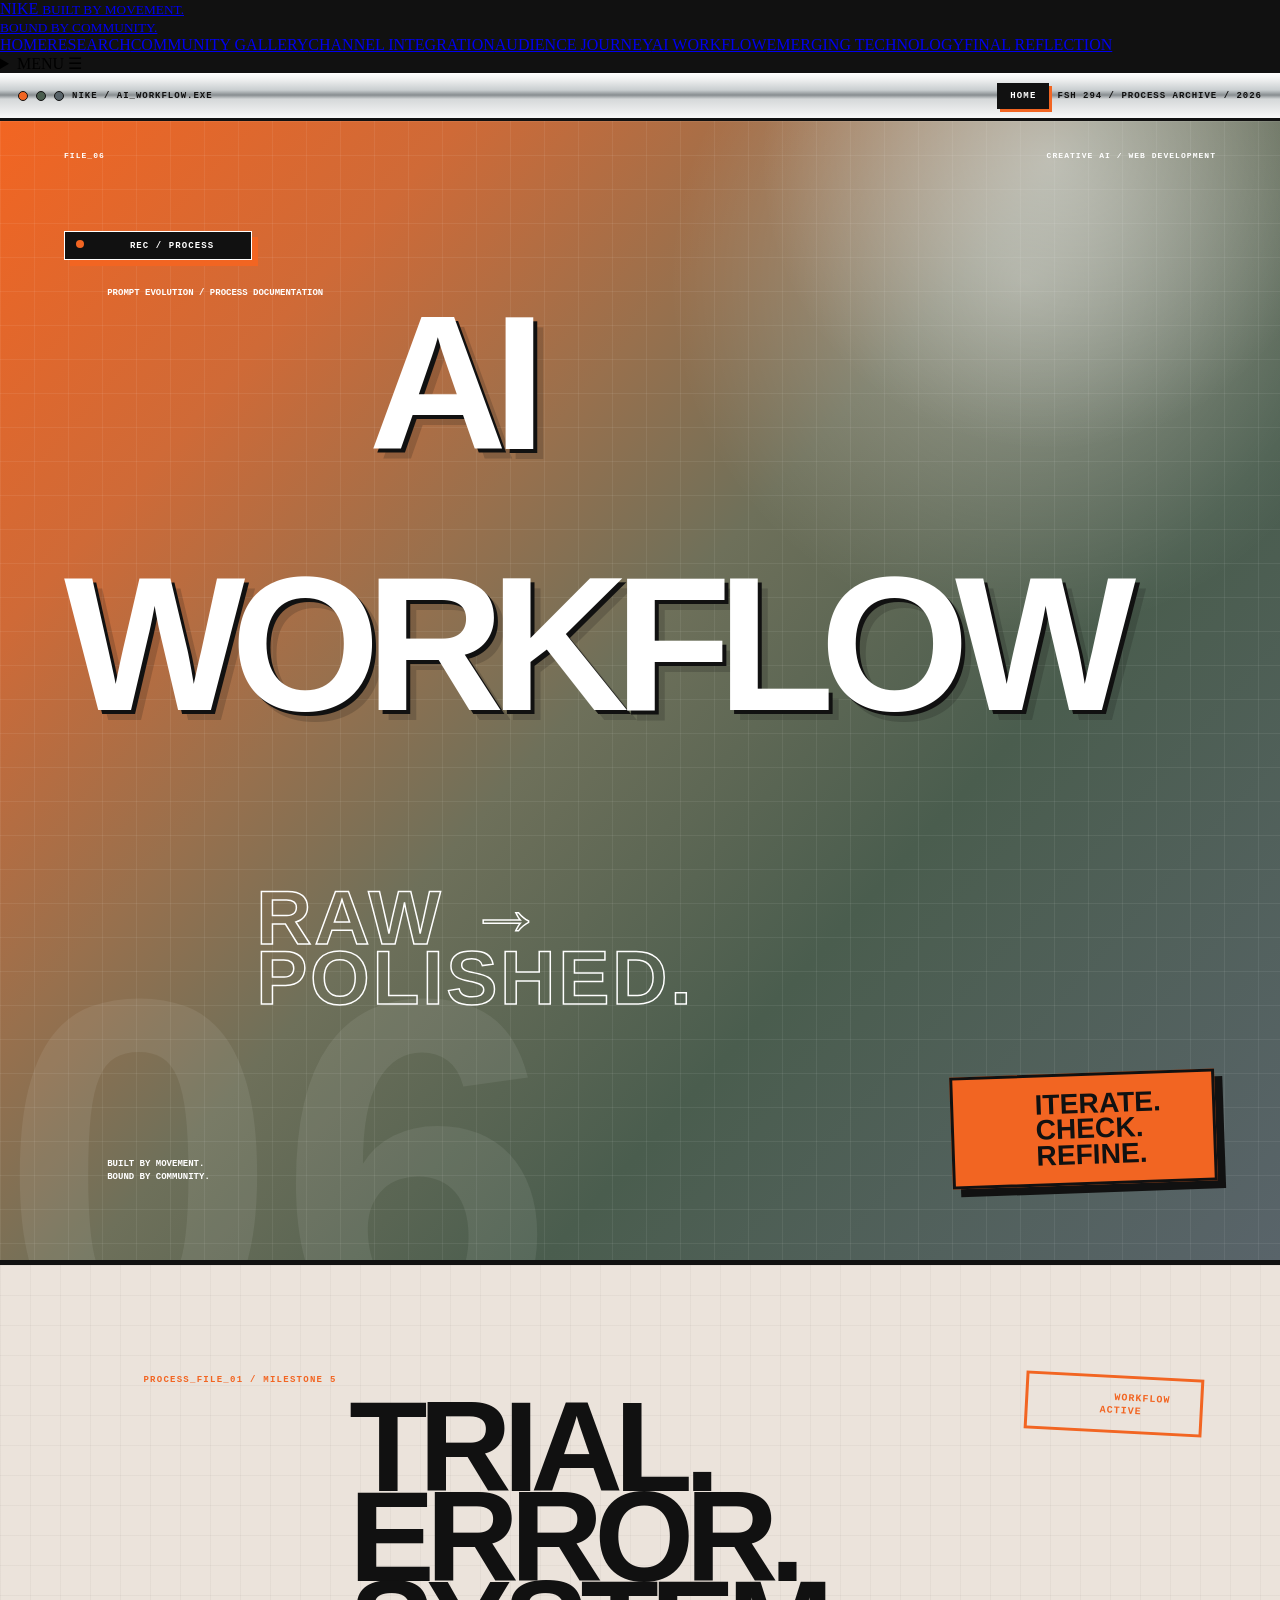
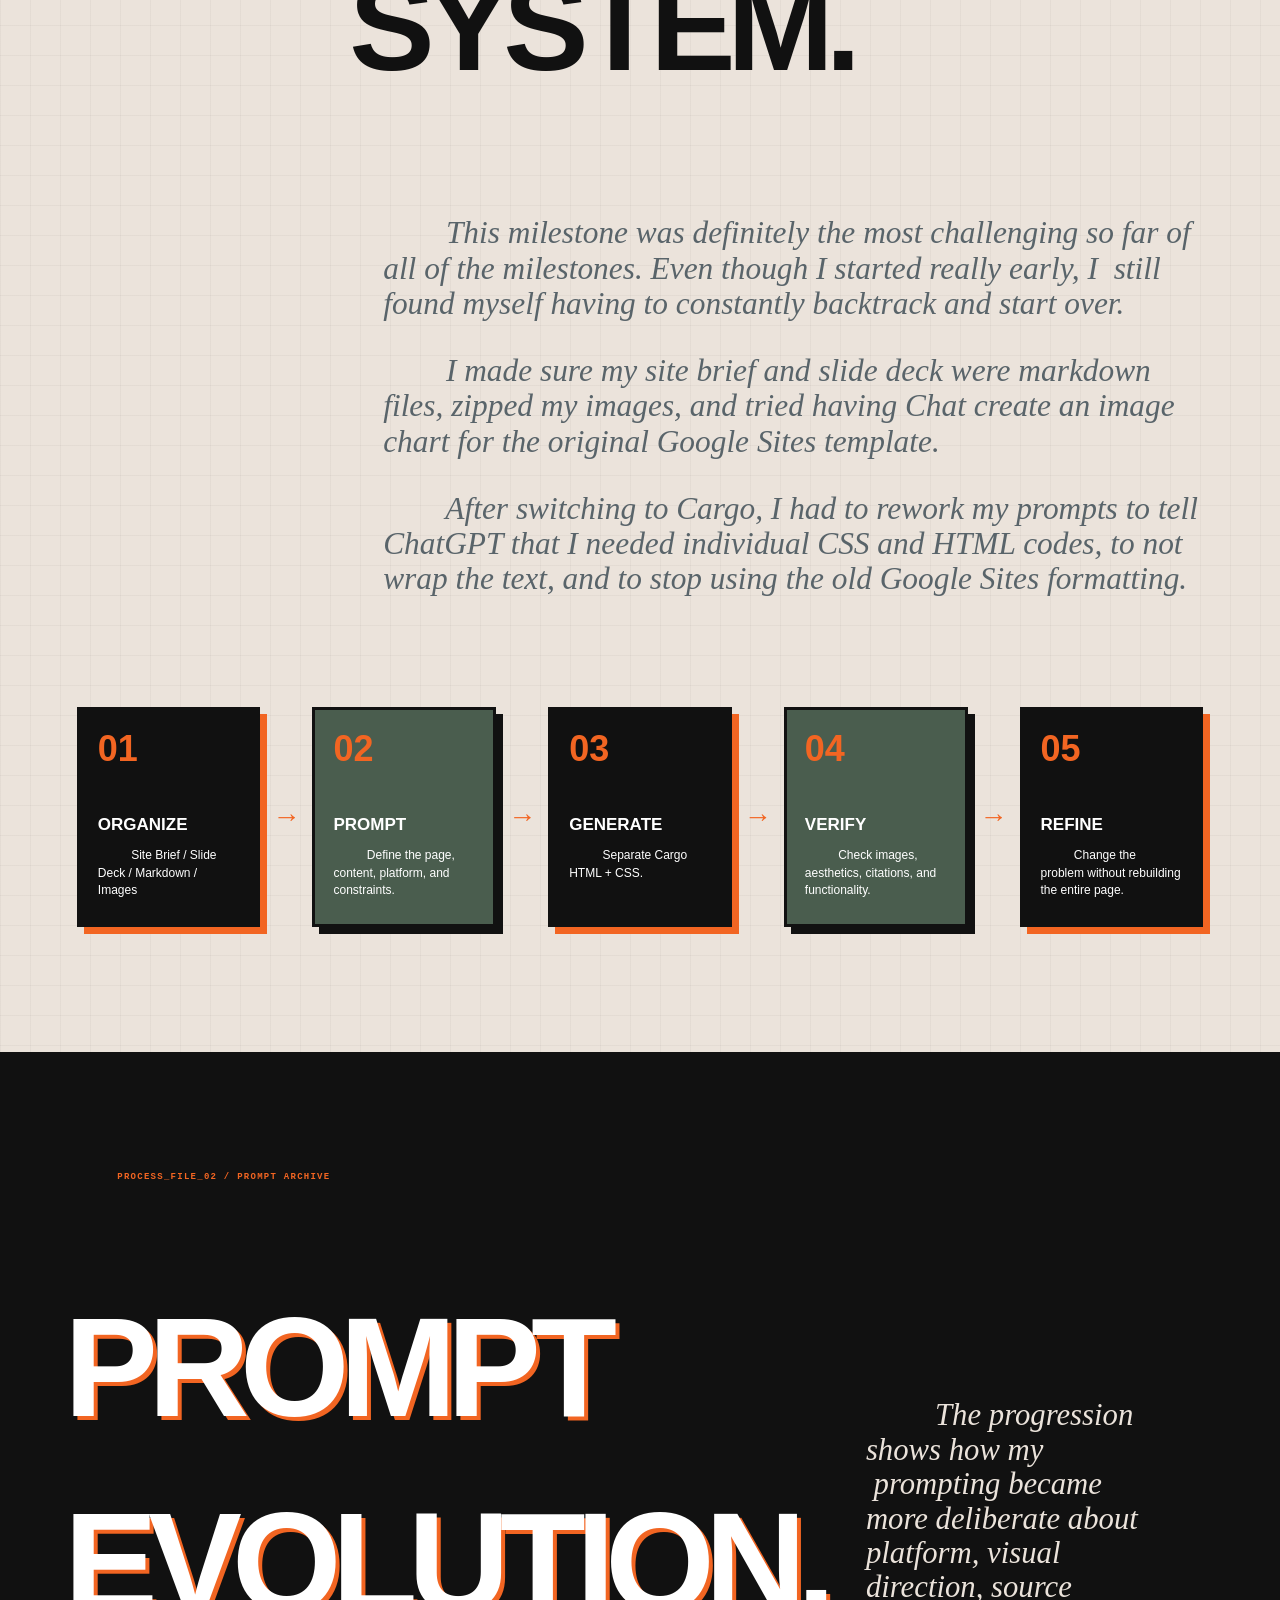
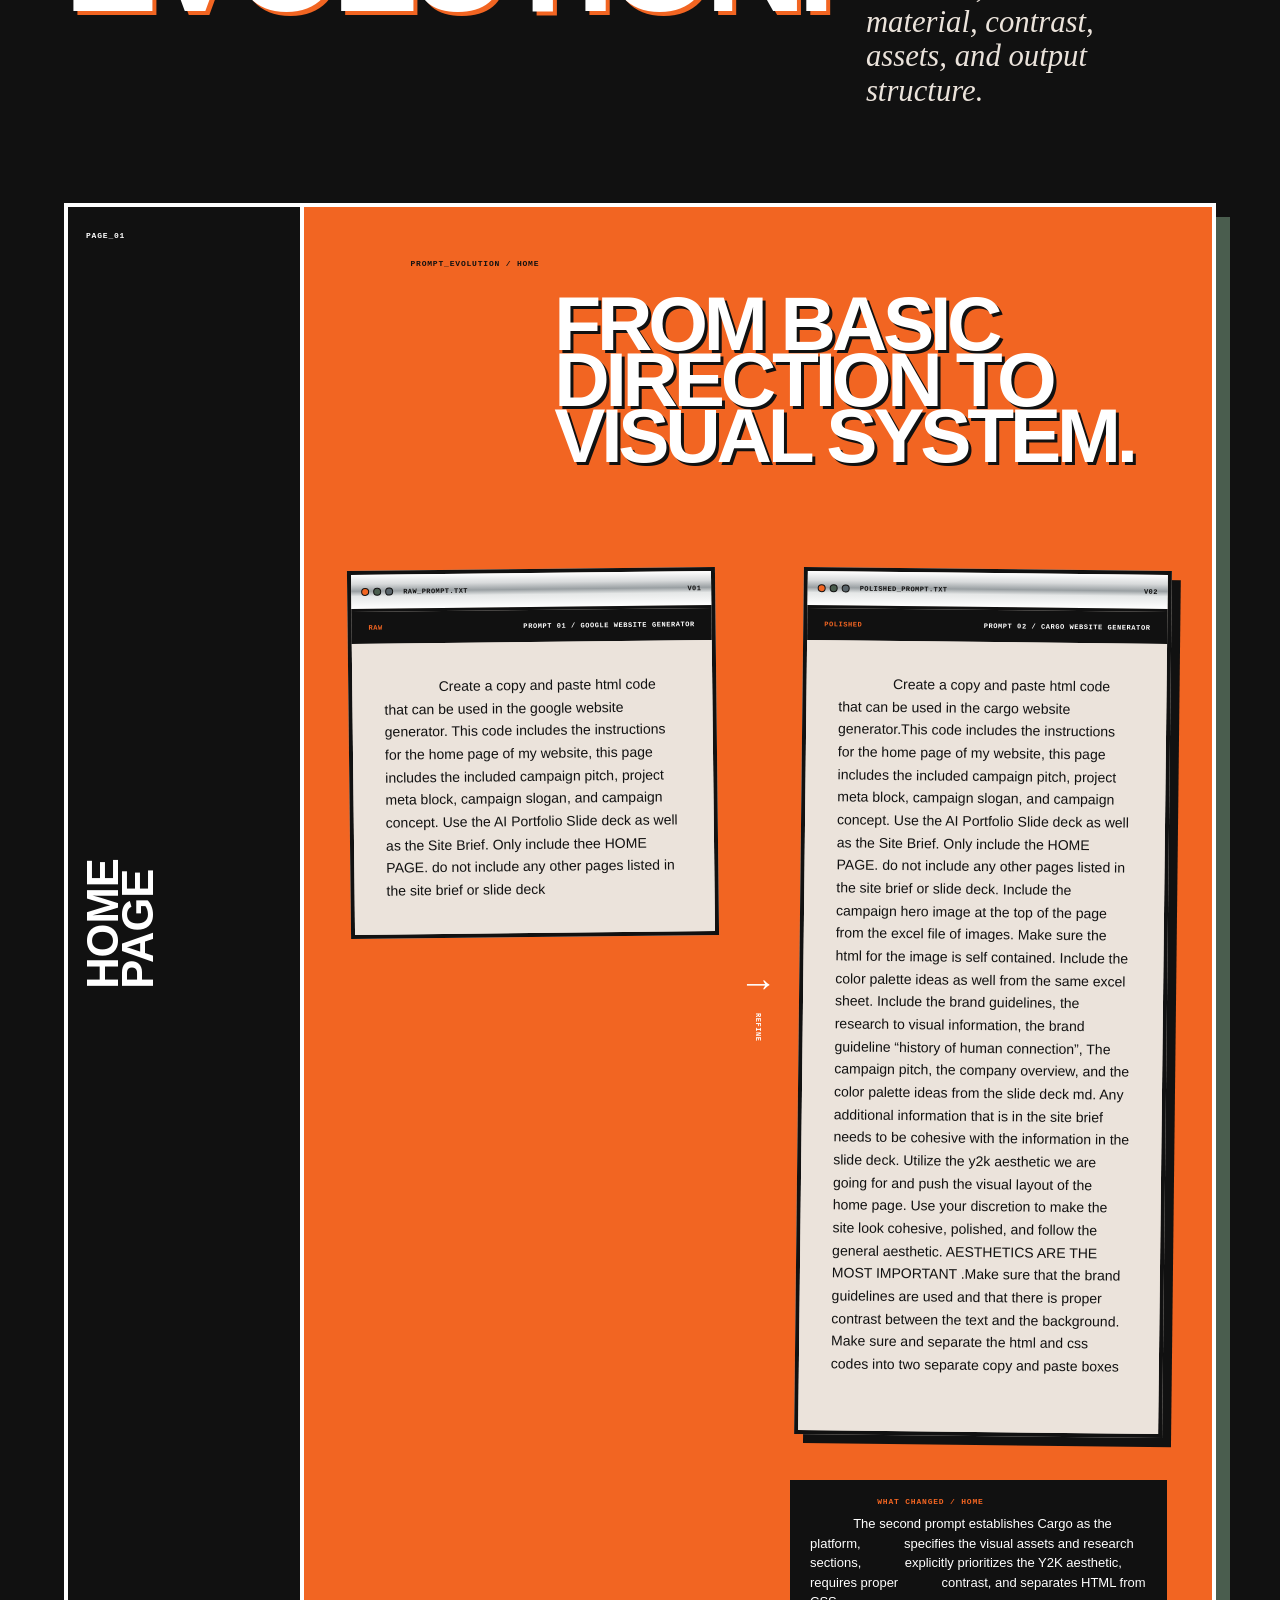
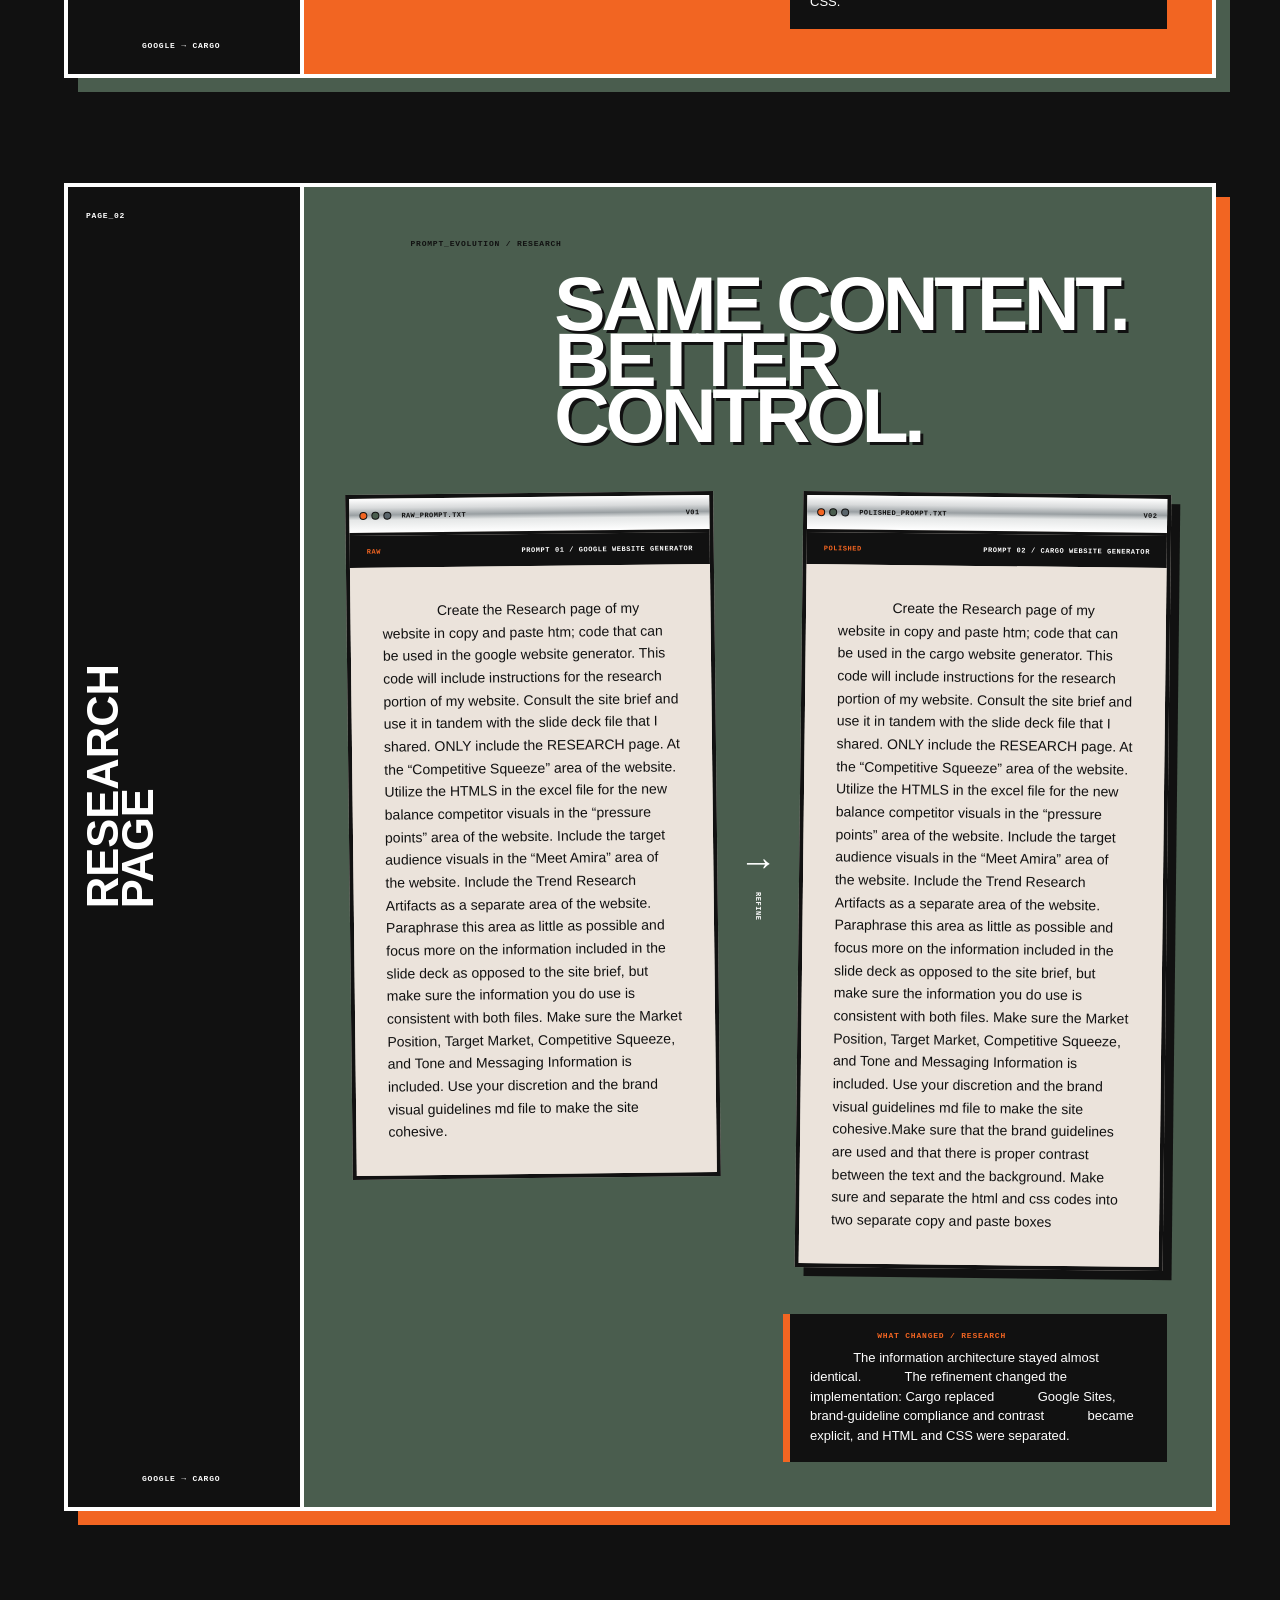
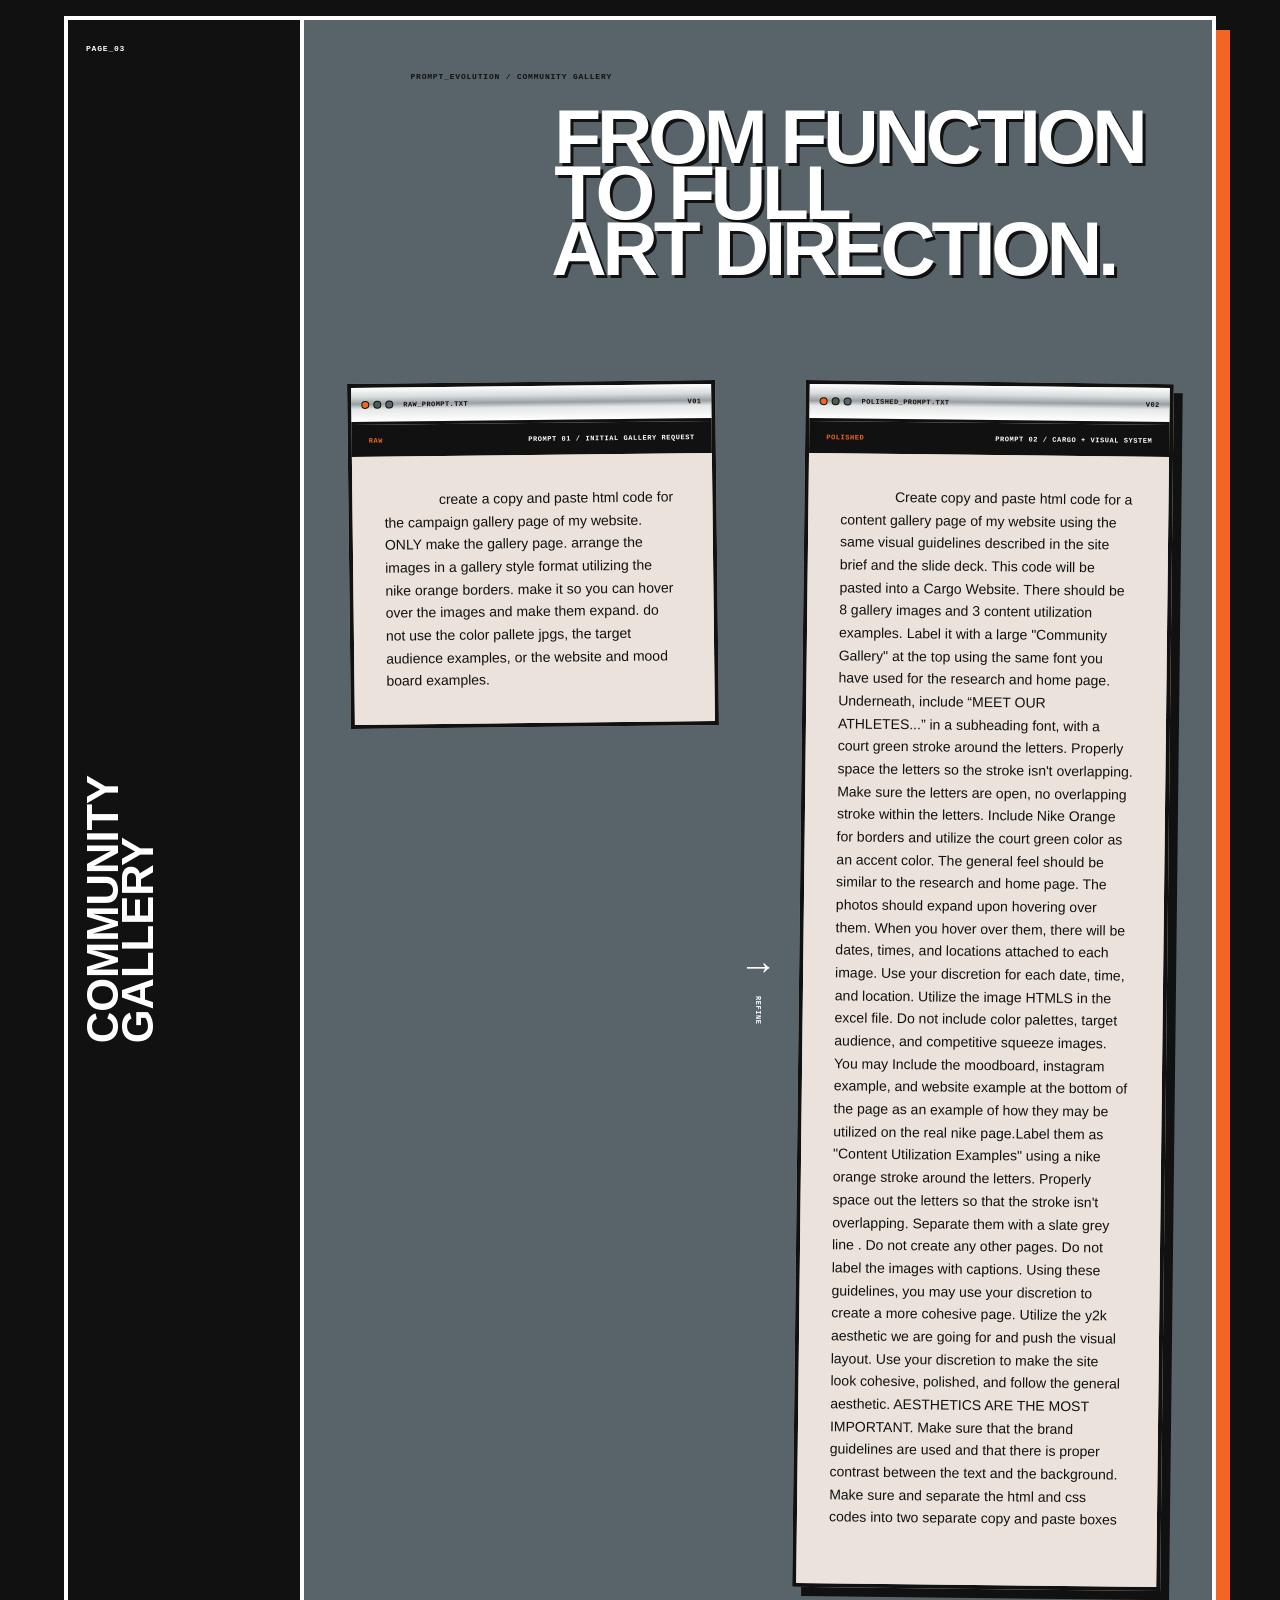
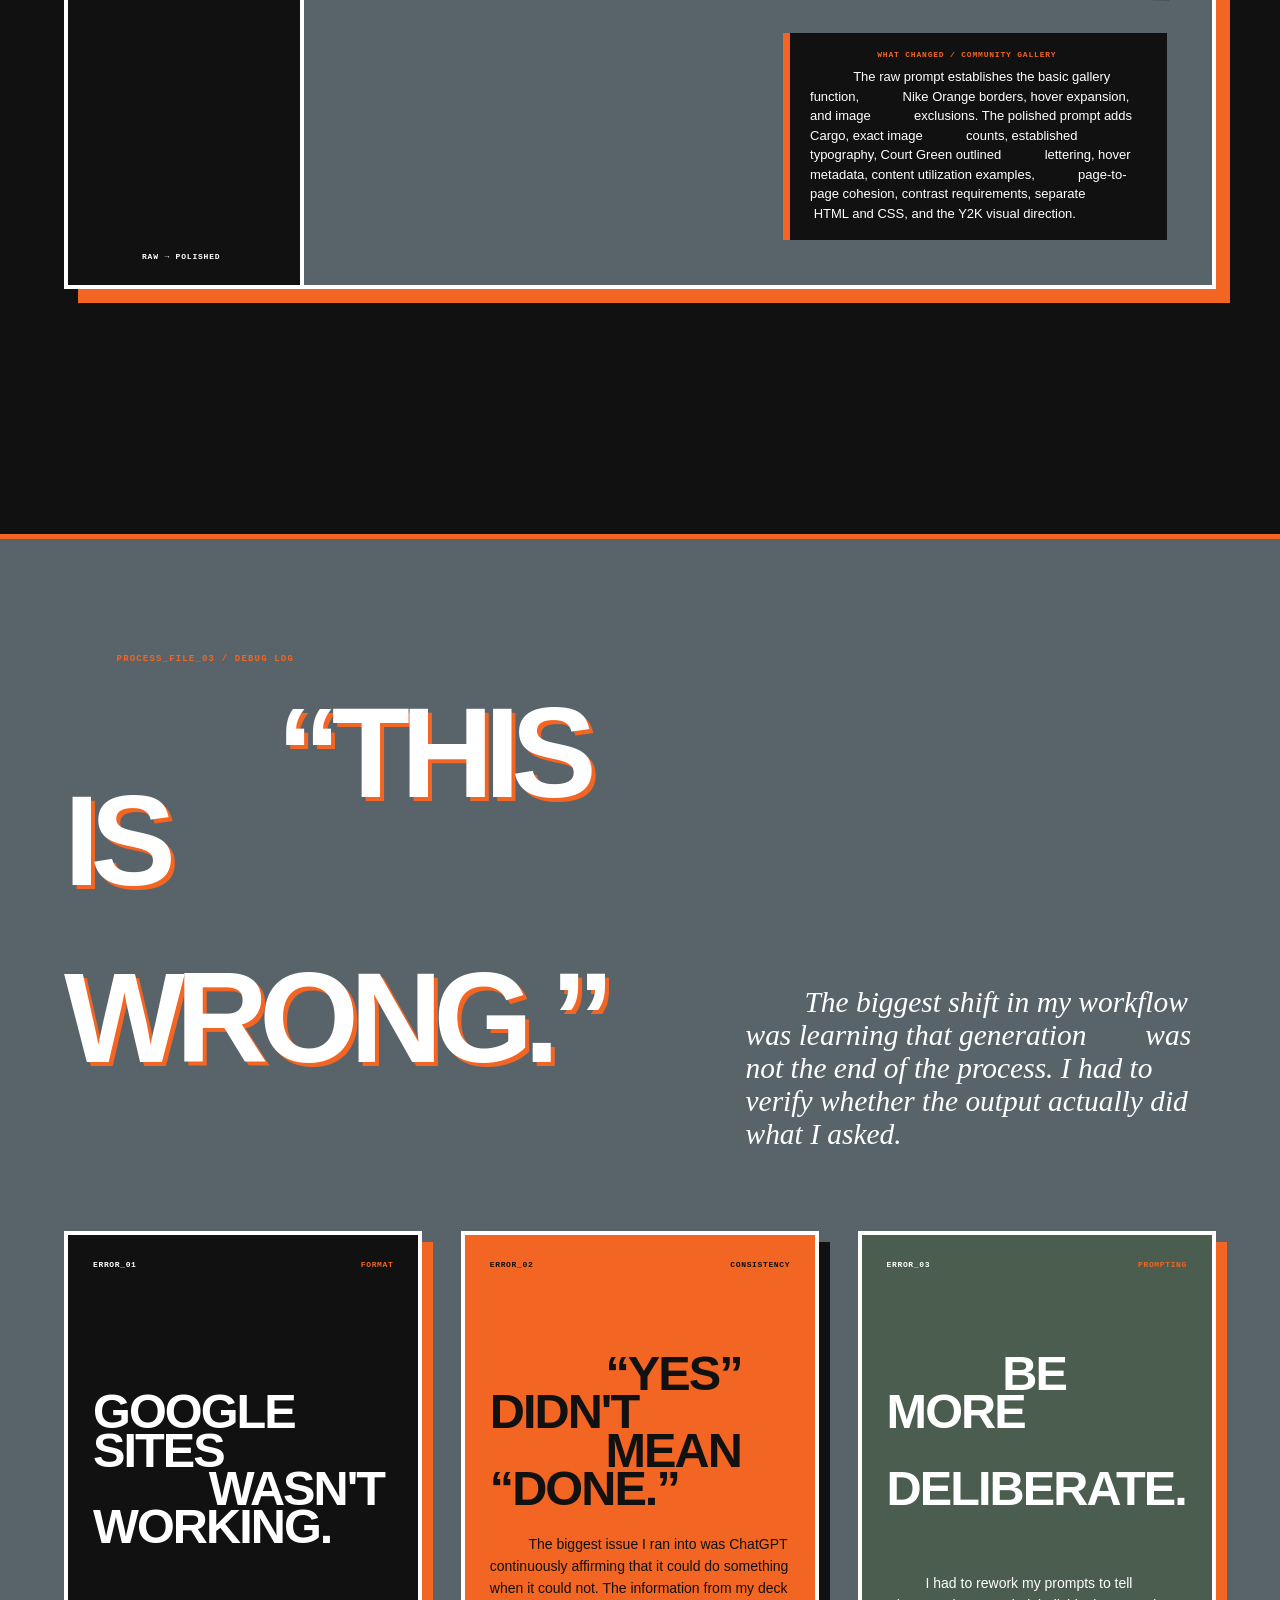
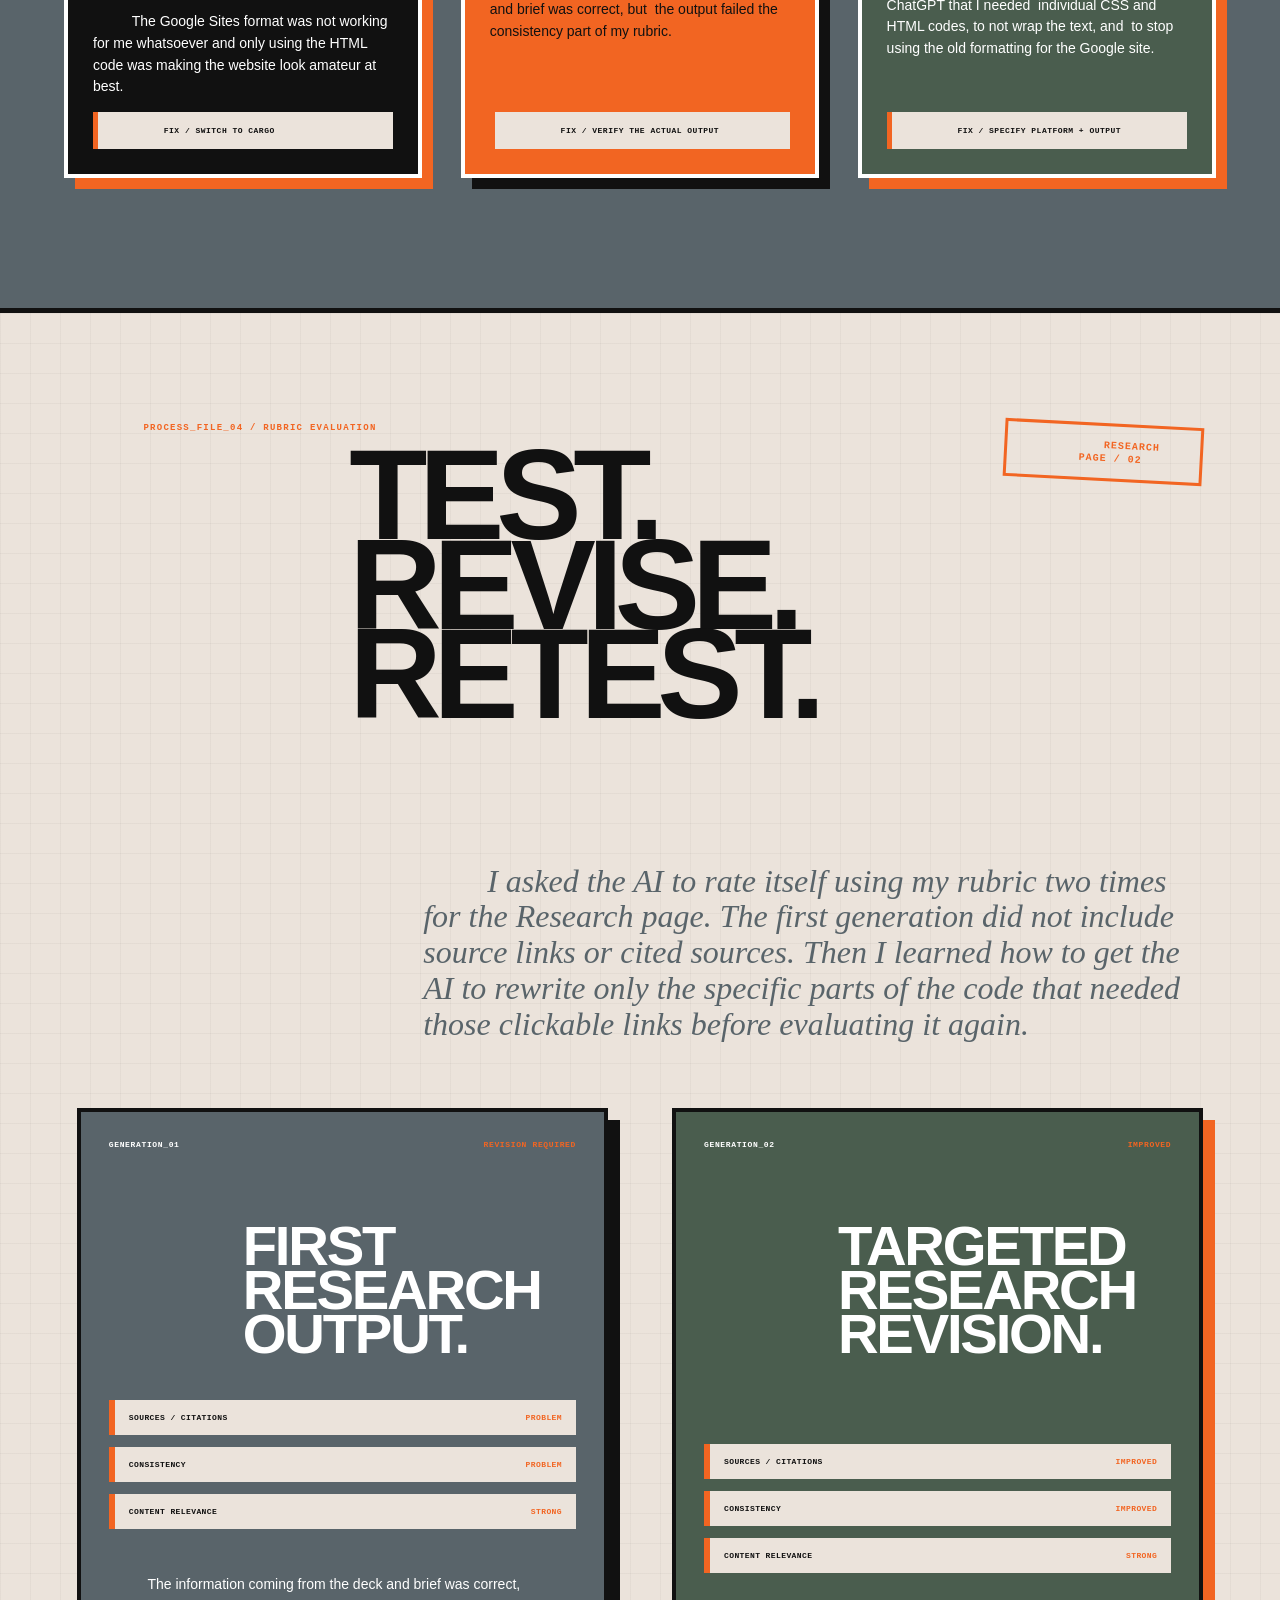
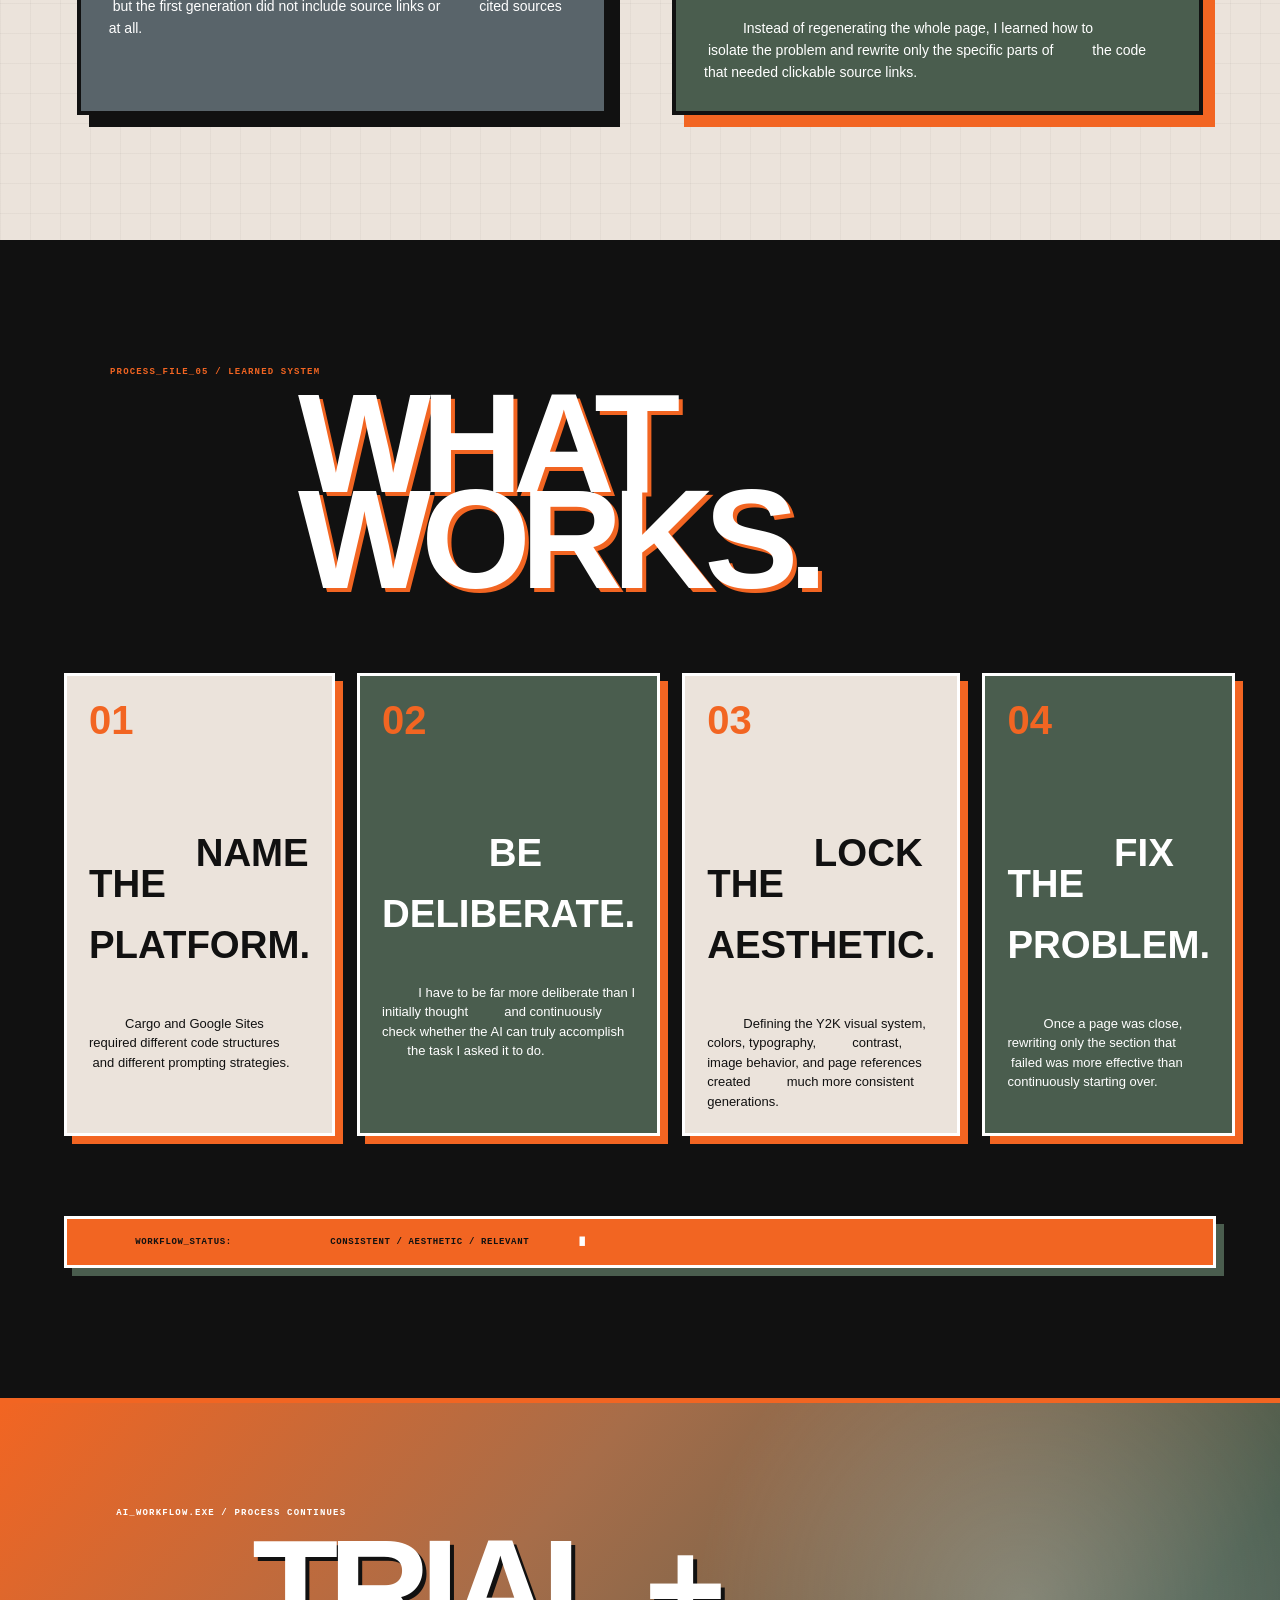
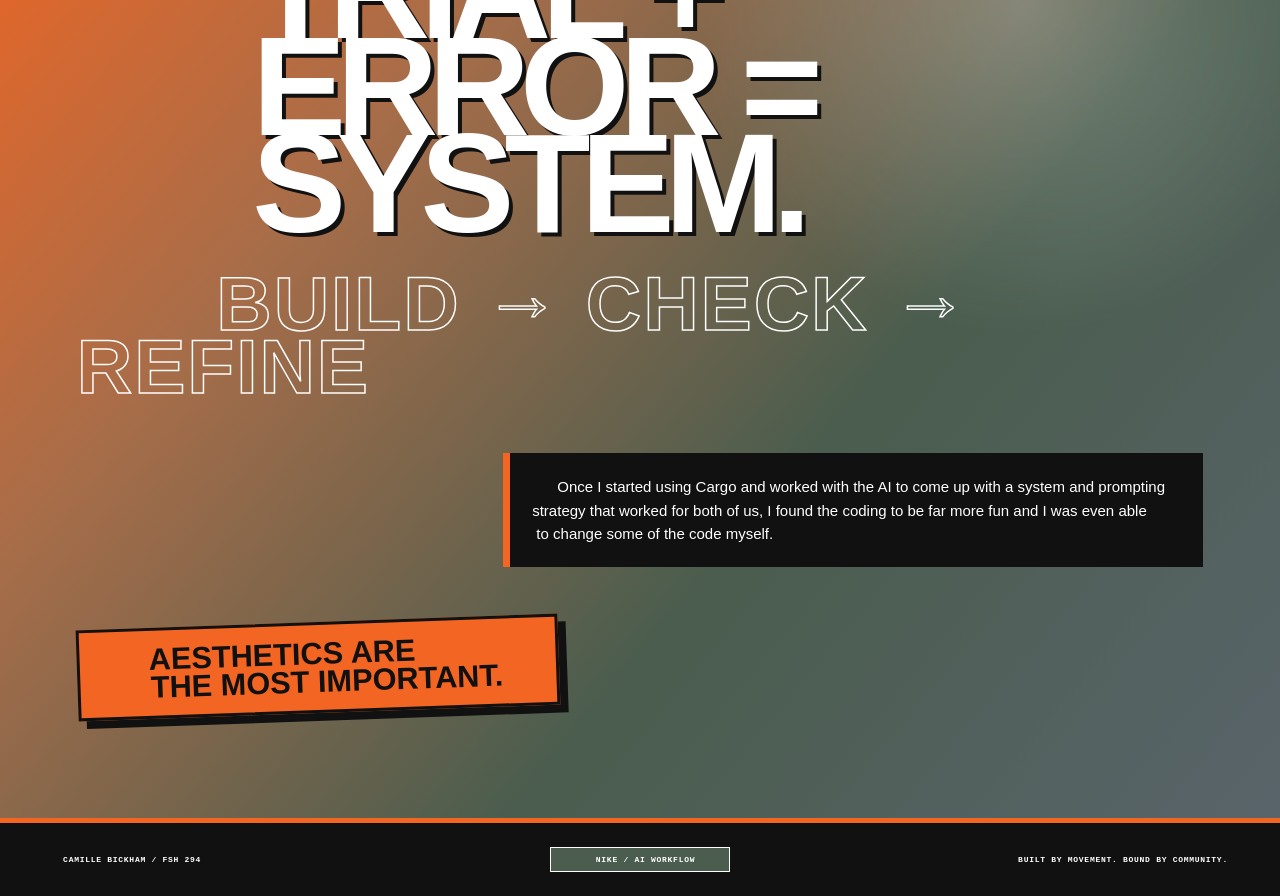
==== commit da4d5e77: "Add files via upload" ====
--- a/ai-workflow.html
+++ b/ai-workflow.html
@@ -5,8 +5,19 @@
 <meta name="viewport" content="width=device-width, initial-scale=1">
 <title>AI Workflow | Nike Creative AI Portfolio</title>
 <link rel="stylesheet" href="css/ai-workflow.css">
+<link rel="stylesheet" href="css/site-navigation.css">
 </head>
 <body>
+<header id="portfolio-site-header" role="banner">
+  <div class="psh-inner">
+    <a class="psh-brand" href="index.html" aria-label="Nike creative AI portfolio home">NIKE <small>BUILT BY MOVEMENT.<br>BOUND BY COMMUNITY.</small></a>
+    <nav class="psh-links" aria-label="Main navigation"><a href="index.html">HOME</a><a href="research.html">RESEARCH</a><a href="community-gallery.html">COMMUNITY GALLERY</a><a href="channel-integration.html">CHANNEL INTEGRATION</a><a href="audience-journey.html">AUDIENCE JOURNEY</a><a href="ai-workflow.html" aria-current="page">AI WORKFLOW</a><a href="emerging-technology.html">EMERGING TECHNOLOGY</a><a href="final-reflection.html">FINAL REFLECTION</a></nav>
+    <details class="psh-mobile"><summary aria-label="Open page menu">MENU ☰</summary>
+      <nav class="psh-mobile-links" aria-label="Mobile navigation"><a href="index.html">HOME</a><a href="research.html">RESEARCH</a><a href="community-gallery.html">COMMUNITY GALLERY</a><a href="channel-integration.html">CHANNEL INTEGRATION</a><a href="audience-journey.html">AUDIENCE JOURNEY</a><a href="ai-workflow.html" aria-current="page">AI WORKFLOW</a><a href="emerging-technology.html">EMERGING TECHNOLOGY</a><a href="final-reflection.html">FINAL REFLECTION</a></nav>
+    </details>
+  </div>
+</header>
+
 <!-- =========================================================
 NIKE — AI WORKFLOW
 BUILT BY MOVEMENT. BOUND BY COMMUNITY.
--- a/css/ai-workflow.css
+++ b/css/ai-workflow.css
@@ -0,0 +1,2748 @@
+/* ============================================================
+NIKE — AI WORKFLOW
+CARGO / FULL-BLEED Y2K PROCESS ARCHIVE
+BUILT BY MOVEMENT. BOUND BY COMMUNITY.
+============================================================ */
+
+
+/* ============================================================
+01 — CARGO RESET
+============================================================ */
+
+html,
+body {
+  margin: 0 !important;
+  padding: 0 !important;
+  width: 100% !important;
+  max-width: none !important;
+  overflow-x: hidden !important;
+  background: #111111 !important;
+}
+
+
+.aiw-page {
+
+  --black: #111111;
+  --white: #FFFFFF;
+  --orange: #F26522;
+  --green: #4A5D4E;
+  --slate: #59646A;
+  --cream: #EBE3DB;
+  --silver: #C9CED0;
+
+  position: relative;
+  left: 50%;
+
+  width: 100vw;
+  max-width: none;
+
+  margin: 0;
+  padding: 0;
+
+  transform: translateX(-50%);
+
+  overflow: hidden;
+
+  color: var(--black);
+  background: var(--cream);
+
+  font-family:
+    Arial,
+    Helvetica,
+    sans-serif;
+
+  font-size: 16px;
+  font-stretch: normal;
+
+  word-spacing: 0 !important;
+}
+
+
+.aiw-page *,
+.aiw-page *::before,
+.aiw-page *::after {
+  box-sizing: border-box;
+}
+
+
+/* ============================================================
+02 — GLOBAL CARGO TYPOGRAPHY RESET
+
+IMPORTANT:
+Cargo can inherit text-align, word-spacing and text-justify
+properties from its global typography settings.
+
+These rules deliberately neutralize those values.
+============================================================ */
+
+.aiw-page p,
+.aiw-page li,
+.aiw-page small,
+.aiw-page a,
+.aiw-page b,
+.aiw-page strong,
+.aiw-page span {
+
+  font-stretch: normal;
+
+  word-spacing: 0 !important;
+
+  text-align-last: auto;
+
+  text-justify: none;
+
+  white-space: normal;
+
+  word-break: normal;
+
+  overflow-wrap: break-word;
+
+  hyphens: none;
+}
+
+
+.aiw-page p {
+
+  letter-spacing: 0 !important;
+
+  word-spacing: 0 !important;
+
+  text-align: left !important;
+
+  text-align-last: auto !important;
+
+  text-justify: none !important;
+
+  text-indent: 0 !important;
+
+  font-kerning: normal;
+
+  font-variant-ligatures: normal;
+}
+
+
+.aiw-page h1,
+.aiw-page h2,
+.aiw-page h3,
+.aiw-page p {
+  margin-top: 0;
+}
+
+
+/* ============================================================
+03 — BACKGROUND GRID
+============================================================ */
+
+.aiw-grid {
+
+  position: absolute;
+  inset: 0;
+
+  pointer-events: none;
+
+  background-image:
+
+    linear-gradient(
+      rgba(255,255,255,.065) 1px,
+      transparent 1px
+    ),
+
+    linear-gradient(
+      90deg,
+      rgba(255,255,255,.065) 1px,
+      transparent 1px
+    );
+
+  background-size: 34px 34px;
+}
+
+
+/* ============================================================
+04 — SYSTEM BAR
+============================================================ */
+
+.aiw-systembar {
+
+  min-height: 48px;
+
+  display: flex;
+
+  align-items: center;
+  justify-content: space-between;
+
+  gap: 18px;
+
+  padding: 9px 18px;
+
+  color: var(--black);
+
+  background:
+    linear-gradient(
+      180deg,
+      #FFFFFF 0%,
+      #F1F2F2 13%,
+      #C9CED0 38%,
+      #878D90 49%,
+      #D5D8D9 58%,
+      #F8F8F8 100%
+    );
+
+  border-bottom: 3px solid var(--black);
+
+  font-family: "Courier New", monospace;
+
+  font-size: 9px;
+  font-weight: 900;
+
+  letter-spacing: .11em;
+  word-spacing: 0 !important;
+}
+
+
+.aiw-system-left,
+.aiw-system-right {
+
+  display: flex;
+
+  align-items: center;
+
+  gap: 8px;
+}
+
+
+.aiw-dot {
+
+  width: 10px;
+  height: 10px;
+
+  display: block;
+
+  flex: 0 0 auto;
+
+  border: 1px solid var(--black);
+  border-radius: 50%;
+}
+
+
+.aiw-dot-orange {
+  background: var(--orange);
+}
+
+
+.aiw-dot-green {
+  background: var(--green);
+}
+
+
+.aiw-dot-slate {
+  background: var(--slate);
+}
+
+
+.aiw-home {
+
+  display: inline-flex;
+
+  align-items: center;
+  justify-content: center;
+
+  min-height: 26px;
+
+  padding: 5px 11px;
+
+  color: var(--white);
+
+  background: var(--black);
+
+  border: 2px solid var(--black);
+
+  box-shadow: 3px 3px 0 var(--orange);
+
+  text-decoration: none;
+
+  font-family: "Courier New", monospace;
+
+  font-size: 9px;
+  font-weight: 900;
+
+  letter-spacing: .13em;
+  word-spacing: 0 !important;
+
+  transition:
+    transform .18s ease,
+    background .18s ease,
+    box-shadow .18s ease;
+}
+
+
+.aiw-home:visited {
+  color: var(--white);
+}
+
+
+.aiw-home:focus-visible {
+
+  outline: 2px solid var(--orange);
+  outline-offset: 3px;
+}
+
+
+/* ============================================================
+05 — HERO
+============================================================ */
+
+.aiw-hero {
+
+  position: relative;
+
+  min-height: 870px;
+
+  display: flex;
+
+  flex-direction: column;
+
+  justify-content: center;
+
+  padding:
+    110px
+    clamp(22px, 5vw, 82px)
+    75px;
+
+  color: var(--white);
+
+  background:
+
+    radial-gradient(
+      circle at 80% 14%,
+      rgba(255,255,255,.34),
+      transparent 25%
+    ),
+
+    linear-gradient(
+      132deg,
+      var(--orange) 0%,
+      #CF6A37 20%,
+      #98704D 36%,
+      #6E705A 48%,
+      var(--green) 68%,
+      var(--slate) 100%
+    );
+
+  border-bottom: 5px solid var(--black);
+
+  overflow: hidden;
+}
+
+
+.aiw-glow {
+
+  position: absolute;
+
+  width: 600px;
+  height: 600px;
+
+  top: -260px;
+  right: -70px;
+
+  background:
+    radial-gradient(
+      circle,
+      rgba(255,255,255,.42),
+      transparent 68%
+    );
+}
+
+
+.aiw-rec {
+
+  position: relative;
+  z-index: 3;
+
+  width: max-content;
+
+  margin-bottom: 28px;
+
+  padding: 8px 11px;
+
+  color: var(--white);
+  background: var(--black);
+
+  border: 1px solid var(--white);
+
+  box-shadow: 6px 6px 0 var(--orange);
+
+  font-family: "Courier New", monospace;
+
+  font-size: 9px;
+  font-weight: 900;
+
+  letter-spacing: .12em;
+  word-spacing: 0 !important;
+}
+
+
+.aiw-rec span {
+
+  display: inline-block;
+
+  width: 8px;
+  height: 8px;
+
+  margin-right: 7px;
+
+  background: var(--orange);
+
+  border-radius: 50%;
+}
+
+
+.aiw-hero-meta {
+
+  position: absolute;
+  z-index: 3;
+
+  top: 30px;
+
+  left: clamp(22px, 5vw, 82px);
+  right: clamp(22px, 5vw, 82px);
+
+  display: flex;
+
+  justify-content: space-between;
+
+  gap: 20px;
+
+  font-family: "Courier New", monospace;
+
+  font-size: 8px;
+  font-weight: 900;
+
+  letter-spacing: .13em;
+  word-spacing: 0 !important;
+}
+
+
+.aiw-hero-copy {
+
+  position: relative;
+  z-index: 3;
+}
+
+
+.aiw-kicker {
+
+  margin-bottom: 20px;
+
+  font-family: "Courier New", monospace;
+
+  font-size: 9px;
+  font-weight: 900;
+
+  letter-spacing: .14em !important;
+  word-spacing: 0 !important;
+}
+
+
+.aiw-hero h1 {
+
+  margin: 0;
+
+  color: var(--white);
+
+  font-family:
+    "Arial Black",
+    Futura,
+    "Helvetica Neue",
+    Arial,
+    sans-serif;
+
+  font-size: clamp(92px, 15vw, 220px);
+
+  font-weight: 900;
+
+  line-height: .68;
+
+  letter-spacing: -.075em;
+
+  text-transform: uppercase;
+
+  text-shadow:
+    4px 4px 0 var(--black),
+    10px 10px 0 rgba(17,17,17,.18);
+}
+
+
+.aiw-hero h2 {
+
+  margin: 48px 0 0;
+
+  color: transparent;
+
+  -webkit-text-fill-color: transparent;
+  -webkit-text-stroke: 1.5px var(--white);
+
+  font-family:
+    "Arial Black",
+    Futura,
+    Arial,
+    sans-serif;
+
+  font-size: clamp(43px, 6vw, 90px);
+
+  font-weight: 900;
+
+  line-height: .78;
+
+  letter-spacing: .035em;
+}
+
+
+.aiw-hero-footer {
+
+  position: relative;
+  z-index: 4;
+
+  display: flex;
+
+  align-items: flex-end;
+  justify-content: space-between;
+
+  gap: 30px;
+
+  margin-top: 65px;
+}
+
+
+.aiw-hero-footer p {
+
+  margin: 0;
+
+  font-family: "Courier New", monospace;
+
+  font-size: 9px;
+  font-weight: 900;
+
+  line-height: 1.5;
+
+  letter-spacing: .12em !important;
+  word-spacing: 0 !important;
+}
+
+
+.aiw-sticker {
+
+  padding: 15px 19px;
+
+  color: var(--black);
+  background: var(--orange);
+
+  border: 3px solid var(--black);
+
+  box-shadow: 8px 8px 0 var(--black);
+
+  font-family:
+    "Arial Black",
+    Arial,
+    sans-serif;
+
+  font-size: clamp(19px, 2.2vw, 31px);
+
+  font-weight: 900;
+
+  line-height: .9;
+
+  transform: rotate(-2deg);
+}
+
+
+.aiw-ghost-number {
+
+  position: absolute;
+
+  right: -3vw;
+  bottom: -7vw;
+
+  color: rgba(255,255,255,.075);
+
+  font-family:
+    "Arial Black",
+    Arial,
+    sans-serif;
+
+  font-size: clamp(270px, 39vw, 600px);
+
+  font-weight: 900;
+
+  line-height: .7;
+}
+
+
+/* ============================================================
+06 — LIGHT SECTIONS
+============================================================ */
+
+.aiw-intro,
+.aiw-rubric {
+
+  position: relative;
+
+  padding:
+    110px
+    clamp(22px, 6vw, 100px)
+    125px;
+
+  background-color: var(--cream);
+
+  background-image:
+
+    linear-gradient(
+      rgba(17,17,17,.035) 1px,
+      transparent 1px
+    ),
+
+    linear-gradient(
+      90deg,
+      rgba(17,17,17,.035) 1px,
+      transparent 1px
+    );
+
+  background-size: 30px 30px;
+
+  border-bottom: 5px solid var(--black);
+}
+
+
+.aiw-section-header {
+
+  display: flex;
+
+  align-items: flex-start;
+  justify-content: space-between;
+
+  gap: 45px;
+}
+
+
+.aiw-label {
+
+  display: block;
+
+  margin-bottom: 17px;
+
+  color: var(--orange);
+
+  font-family: "Courier New", monospace;
+
+  font-size: 9px;
+  font-weight: 900;
+
+  letter-spacing: .14em;
+  word-spacing: 0 !important;
+}
+
+
+.aiw-section-header h2 {
+
+  margin: 0;
+
+  font-family:
+    "Arial Black",
+    Futura,
+    Arial,
+    sans-serif;
+
+  font-size: clamp(70px, 10vw, 150px);
+
+  font-weight: 900;
+
+  line-height: .7;
+
+  letter-spacing: -.065em;
+}
+
+
+.aiw-stamp {
+
+  flex: 0 0 auto;
+
+  padding: 13px 16px;
+
+  color: var(--orange);
+
+  border: 3px solid var(--orange);
+
+  font-family: "Courier New", monospace;
+
+  font-size: 10px;
+  font-weight: 900;
+
+  line-height: 1.3;
+
+  letter-spacing: .1em;
+  word-spacing: 0 !important;
+
+  text-align: center;
+
+  transform: rotate(3deg);
+}
+
+
+/* ============================================================
+07 — INTRO
+============================================================ */
+
+.aiw-intro-copy {
+
+  width: min(820px, 100%);
+
+  margin:
+    55px
+    0
+    75px
+    auto;
+}
+
+
+.aiw-intro-copy p {
+
+  color: var(--slate);
+
+  font-family:
+    "Times New Roman",
+    Times,
+    serif;
+
+  font-size: clamp(22px, 2.45vw, 35px);
+
+  font-style: italic;
+
+  line-height: 1.13;
+
+  letter-spacing: 0 !important;
+  word-spacing: 0 !important;
+
+  text-align: left !important;
+  text-justify: none !important;
+}
+
+
+.aiw-intro-copy p + p {
+
+  margin-top: 28px;
+}
+
+
+.aiw-process-strip {
+
+  display: grid;
+
+  grid-template-columns:
+    1fr auto
+    1fr auto
+    1fr auto
+    1fr auto
+    1fr;
+
+  gap: 12px;
+
+  align-items: stretch;
+}
+
+
+.aiw-process-strip article {
+
+  min-height: 220px;
+
+  padding: 18px;
+
+  color: var(--white);
+  background: var(--black);
+
+  border: 3px solid var(--black);
+
+  box-shadow: 7px 7px 0 var(--orange);
+}
+
+
+.aiw-process-strip article:nth-of-type(even) {
+
+  background: var(--green);
+
+  box-shadow: 7px 7px 0 var(--black);
+}
+
+
+.aiw-process-strip b {
+
+  display: block;
+
+  color: var(--orange);
+
+  font-family:
+    "Arial Black",
+    Arial,
+    sans-serif;
+
+  font-size: 36px;
+}
+
+
+.aiw-process-strip span {
+
+  display: block;
+
+  margin: 45px 0 12px;
+
+  font-family:
+    "Arial Black",
+    Arial,
+    sans-serif;
+
+  font-size: 17px;
+
+  font-weight: 900;
+}
+
+
+.aiw-process-strip p {
+
+  margin: 0;
+
+  font-size: 12px;
+
+  line-height: 1.45;
+
+  letter-spacing: 0 !important;
+  word-spacing: 0 !important;
+
+  text-align: left !important;
+}
+
+
+.aiw-process-strip > i {
+
+  align-self: center;
+
+  color: var(--orange);
+
+  font-family:
+    "Arial Black",
+    Arial,
+    sans-serif;
+
+  font-size: 28px;
+
+  font-style: normal;
+}
+
+
+/* ============================================================
+08 — PROMPT ARCHIVE
+============================================================ */
+
+.aiw-prompts {
+
+  position: relative;
+
+  padding:
+    115px
+    clamp(22px, 5vw, 82px)
+    140px;
+
+  color: var(--white);
+  background: var(--black);
+
+  border-bottom: 5px solid var(--orange);
+
+  overflow: hidden;
+}
+
+
+.aiw-prompts > * {
+
+  position: relative;
+  z-index: 2;
+}
+
+
+.aiw-prompts-header {
+
+  display: grid;
+
+  grid-template-columns: 1.2fr .8fr;
+
+  gap: 40px;
+
+  align-items: end;
+
+  margin-bottom: 95px;
+}
+
+
+.aiw-prompts-header > span {
+
+  grid-column: 1 / -1;
+
+  color: var(--orange);
+
+  font-family: "Courier New", monospace;
+
+  font-size: 9px;
+  font-weight: 900;
+
+  letter-spacing: .14em;
+  word-spacing: 0 !important;
+}
+
+
+.aiw-prompts-header h2 {
+
+  margin: 0;
+
+  font-family:
+    "Arial Black",
+    Futura,
+    Arial,
+    sans-serif;
+
+  font-size: clamp(76px, 11vw, 165px);
+
+  font-weight: 900;
+
+  line-height: .69;
+
+  letter-spacing: -.07em;
+
+  text-shadow: 4px 4px 0 var(--orange);
+}
+
+
+.aiw-prompts-header p {
+
+  margin: 0;
+
+  color: var(--cream);
+
+  font-family:
+    "Times New Roman",
+    Times,
+    serif;
+
+  font-size: clamp(21px, 2.4vw, 34px);
+
+  font-style: italic;
+
+  line-height: 1.12;
+
+  letter-spacing: 0 !important;
+  word-spacing: 0 !important;
+
+  text-align: left !important;
+  text-justify: none !important;
+}
+
+
+/* ============================================================
+09 — PROMPT CASE
+============================================================ */
+
+.aiw-prompt-case {
+
+  display: grid;
+
+  grid-template-columns:
+    minmax(175px, .26fr)
+    1fr;
+
+  margin-bottom: 105px;
+
+  color: var(--black);
+  background: var(--orange);
+
+  border: 4px solid var(--white);
+
+  box-shadow: 14px 14px 0 var(--green);
+}
+
+
+.aiw-case-green {
+
+  background: var(--green);
+
+  box-shadow: 14px 14px 0 var(--orange);
+}
+
+
+.aiw-case-slate {
+
+  background: var(--slate);
+
+  box-shadow: 14px 14px 0 var(--orange);
+}
+
+
+.aiw-case-sidebar {
+
+  min-height: 100%;
+
+  display: flex;
+
+  flex-direction: column;
+
+  padding: 24px 18px;
+
+  color: var(--white);
+  background: var(--black);
+
+  border-right: 4px solid var(--white);
+}
+
+
+.aiw-case-sidebar span,
+.aiw-case-sidebar small {
+
+  font-family: "Courier New", monospace;
+
+  font-size: 8px;
+
+  font-weight: 900;
+
+  letter-spacing: .1em;
+  word-spacing: 0 !important;
+}
+
+
+.aiw-case-sidebar strong {
+
+  margin: auto 0;
+
+  font-family:
+    "Arial Black",
+    Arial,
+    sans-serif;
+
+  font-size: clamp(27px, 3.4vw, 52px);
+
+  line-height: .8;
+
+  writing-mode: vertical-rl;
+
+  transform: rotate(180deg);
+}
+
+
+.aiw-case-content {
+
+  min-width: 0;
+
+  padding: clamp(25px, 3.5vw, 50px);
+}
+
+
+.aiw-case-title {
+
+  position: relative;
+
+  margin-bottom: 50px;
+}
+
+
+.aiw-case-title span {
+
+  font-family: "Courier New", monospace;
+
+  font-size: 8px;
+
+  font-weight: 900;
+
+  letter-spacing: .1em;
+  word-spacing: 0 !important;
+}
+
+
+.aiw-case-title h3 {
+
+  margin: 25px 0 0;
+
+  color: var(--white);
+
+  font-family:
+    "Arial Black",
+    Arial,
+    sans-serif;
+
+  font-size: clamp(43px, 6vw, 87px);
+
+  font-weight: 900;
+
+  line-height: .73;
+
+  letter-spacing: -.055em;
+
+  text-shadow: 3px 3px 0 var(--black);
+}
+
+
+/* ============================================================
+10 — RAW / POLISHED PROMPT WINDOWS
+============================================================ */
+
+.aiw-comparison {
+
+  display: grid;
+
+  grid-template-columns:
+    minmax(0, 1fr)
+    auto
+    minmax(0, 1fr);
+
+  gap: 22px;
+
+  align-items: start;
+}
+
+
+.aiw-prompt-window {
+
+  min-width: 0;
+
+  color: var(--black);
+  background: var(--cream);
+
+  border: 4px solid var(--black);
+}
+
+
+.aiw-raw {
+
+  transform: rotate(-.65deg);
+}
+
+
+.aiw-polished {
+
+  transform: rotate(.65deg);
+
+  box-shadow: 9px 9px 0 var(--black);
+}
+
+
+.aiw-windowbar {
+
+  min-height: 37px;
+
+  display: grid;
+
+  grid-template-columns:
+    auto
+    1fr
+    auto;
+
+  align-items: center;
+
+  gap: 10px;
+
+  padding: 7px 10px;
+
+  background:
+    linear-gradient(
+      180deg,
+      #FFFFFF 0%,
+      #D8DADB 27%,
+      #999FA2 48%,
+      #E5E7E7 63%,
+      #FFFFFF 100%
+    );
+
+  border-bottom: 3px solid var(--black);
+
+  font-family: "Courier New", monospace;
+
+  font-size: 7px;
+
+  font-weight: 900;
+
+  letter-spacing: .06em;
+  word-spacing: 0 !important;
+}
+
+
+.aiw-windowbar > div {
+
+  display: flex;
+
+  gap: 4px;
+}
+
+
+.aiw-windowbar i {
+
+  display: block;
+
+  width: 8px;
+  height: 8px;
+
+  background: var(--orange);
+
+  border: 1px solid var(--black);
+
+  border-radius: 50%;
+}
+
+
+.aiw-windowbar i:nth-child(2) {
+
+  background: var(--green);
+}
+
+
+.aiw-windowbar i:nth-child(3) {
+
+  background: var(--slate);
+}
+
+
+.aiw-prompt-status {
+
+  display: flex;
+
+  justify-content: space-between;
+
+  gap: 12px;
+
+  padding: 12px 17px;
+
+  color: var(--white);
+  background: var(--black);
+
+  font-family: "Courier New", monospace;
+
+  font-size: 7px;
+
+  font-weight: 900;
+
+  letter-spacing: .08em;
+  word-spacing: 0 !important;
+}
+
+
+.aiw-prompt-status span:first-child {
+
+  color: var(--orange);
+}
+
+
+/* ============================================================
+11 — CRITICAL PROMPT TEXT SPACING FIX
+
+This is intentionally aggressive because Cargo can inherit
+justification and spacing values into embedded page content.
+============================================================ */
+
+.aiw-prompt-window > p {
+
+  display: block !important;
+
+  width: 100% !important;
+  max-width: none !important;
+
+  margin: 0 !important;
+
+  padding:
+    clamp(22px, 2.5vw, 36px) !important;
+
+  color: var(--black) !important;
+
+  background: var(--cream) !important;
+
+  font-family:
+    Arial,
+    Helvetica,
+    sans-serif !important;
+
+  font-size: 14px !important;
+
+  font-style: normal !important;
+
+  font-weight: 400 !important;
+
+  font-stretch: normal !important;
+
+  font-kerning: normal !important;
+
+  font-variant: normal !important;
+
+  font-variant-ligatures: normal !important;
+
+  line-height: 1.62 !important;
+
+  letter-spacing: 0 !important;
+
+  word-spacing: 0 !important;
+
+  text-align: left !important;
+
+  text-align-last: auto !important;
+
+  text-justify: none !important;
+
+  text-indent: 0 !important;
+
+  text-transform: none !important;
+
+  white-space: normal !important;
+
+  word-break: normal !important;
+
+  overflow-wrap: break-word !important;
+
+  hyphens: none !important;
+
+  columns: auto !important;
+
+  column-count: auto !important;
+
+  column-width: auto !important;
+}
+
+
+.aiw-transform {
+
+  align-self: center;
+
+  display: flex;
+
+  flex-direction: column;
+
+  align-items: center;
+
+  gap: 8px;
+
+  color: var(--white);
+}
+
+
+.aiw-transform span {
+
+  font-family:
+    "Arial Black",
+    Arial,
+    sans-serif;
+
+  font-size: 38px;
+}
+
+
+.aiw-transform small {
+
+  font-family: "Courier New", monospace;
+
+  font-size: 7px;
+
+  font-weight: 900;
+
+  letter-spacing: .08em;
+
+  word-spacing: 0 !important;
+
+  writing-mode: vertical-rl;
+}
+
+
+.aiw-change {
+
+  margin:
+    45px
+    0
+    0
+    calc(50% + 25px);
+
+  padding: 17px 20px;
+
+  color: var(--white);
+  background: var(--black);
+
+  border-left: 7px solid var(--orange);
+}
+
+
+.aiw-change span {
+
+  display: block;
+
+  margin-bottom: 8px;
+
+  color: var(--orange);
+
+  font-family: "Courier New", monospace;
+
+  font-size: 8px;
+
+  font-weight: 900;
+
+  letter-spacing: .1em;
+  word-spacing: 0 !important;
+}
+
+
+.aiw-change p {
+
+  margin: 0;
+
+  color: var(--white);
+
+  font-family:
+    Arial,
+    Helvetica,
+    sans-serif;
+
+  font-size: 13px;
+
+  font-weight: 400;
+
+  line-height: 1.5;
+
+  letter-spacing: 0 !important;
+  word-spacing: 0 !important;
+
+  text-align: left !important;
+  text-justify: none !important;
+}
+
+
+/* ============================================================
+12 — ERROR LOG
+============================================================ */
+
+.aiw-errors {
+
+  padding:
+    115px
+    clamp(22px, 5vw, 82px)
+    130px;
+
+  color: var(--white);
+  background: var(--slate);
+
+  border-bottom: 5px solid var(--black);
+}
+
+
+.aiw-error-header {
+
+  display: grid;
+
+  grid-template-columns: 1.15fr .85fr;
+
+  gap: 45px;
+
+  align-items: end;
+
+  margin-bottom: 80px;
+}
+
+
+.aiw-error-header > span {
+
+  grid-column: 1 / -1;
+
+  color: var(--orange);
+
+  font-family: "Courier New", monospace;
+
+  font-size: 9px;
+
+  font-weight: 900;
+
+  letter-spacing: .13em;
+  word-spacing: 0 !important;
+}
+
+
+.aiw-error-header h2 {
+
+  margin: 0;
+
+  font-family:
+    "Arial Black",
+    Futura,
+    Arial,
+    sans-serif;
+
+  font-size: clamp(74px, 10vw, 150px);
+
+  font-weight: 900;
+
+  line-height: .69;
+
+  letter-spacing: -.07em;
+
+  text-shadow: 4px 4px 0 var(--orange);
+}
+
+
+.aiw-error-header p {
+
+  margin: 0;
+
+  color: var(--white);
+
+  font-family:
+    "Times New Roman",
+    Times,
+    serif;
+
+  font-size: clamp(21px, 2.3vw, 32px);
+
+  font-style: italic;
+
+  line-height: 1.12;
+
+  letter-spacing: 0 !important;
+  word-spacing: 0 !important;
+
+  text-align: left !important;
+  text-justify: none !important;
+}
+
+
+.aiw-error-grid {
+
+  display: grid;
+
+  grid-template-columns:
+    repeat(3, 1fr);
+
+  gap: clamp(24px, 3vw, 42px);
+}
+
+
+.aiw-error-card {
+
+  min-height: 540px;
+
+  display: flex;
+
+  flex-direction: column;
+
+  padding: 25px;
+
+  color: var(--white);
+  background: var(--black);
+
+  border: 4px solid var(--white);
+
+  box-shadow: 11px 11px 0 var(--orange);
+}
+
+
+.aiw-error-orange {
+
+  color: var(--black);
+  background: var(--orange);
+
+  box-shadow: 11px 11px 0 var(--black);
+}
+
+
+.aiw-error-green {
+
+  color: var(--white);
+  background: var(--green);
+
+  box-shadow: 11px 11px 0 var(--orange);
+}
+
+
+.aiw-error-card-top {
+
+  display: flex;
+
+  justify-content: space-between;
+
+  gap: 12px;
+
+  font-family: "Courier New", monospace;
+
+  font-size: 8px;
+
+  font-weight: 900;
+
+  letter-spacing: .08em;
+  word-spacing: 0 !important;
+}
+
+
+.aiw-error-card-top b {
+
+  color: var(--orange);
+}
+
+
+.aiw-error-orange .aiw-error-card-top b {
+
+  color: var(--black);
+}
+
+
+.aiw-error-card h3 {
+
+  margin: 85px 0 27px;
+
+  font-family:
+    "Arial Black",
+    Arial,
+    sans-serif;
+
+  font-size: clamp(34px, 3.8vw, 57px);
+
+  font-weight: 900;
+
+  line-height: .79;
+
+  letter-spacing: -.04em;
+}
+
+
+.aiw-error-card p {
+
+  font-family:
+    Arial,
+    Helvetica,
+    sans-serif;
+
+  font-size: 14px;
+
+  line-height: 1.55;
+
+  letter-spacing: 0 !important;
+  word-spacing: 0 !important;
+
+  text-align: left !important;
+  text-justify: none !important;
+}
+
+
+.aiw-fix {
+
+  margin-top: auto;
+
+  padding: 13px;
+
+  color: var(--black);
+  background: var(--cream);
+
+  border-left: 5px solid var(--orange);
+
+  font-family: "Courier New", monospace;
+
+  font-size: 8px;
+
+  font-weight: 900;
+
+  line-height: 1.4;
+
+  letter-spacing: .06em;
+  word-spacing: 0 !important;
+}
+
+
+/* ============================================================
+13 — RUBRIC
+============================================================ */
+
+.aiw-rubric-intro {
+
+  width: min(780px, 100%);
+
+  margin:
+    55px
+    0
+    65px
+    auto;
+}
+
+
+.aiw-rubric-intro p {
+
+  margin: 0;
+
+  color: var(--slate);
+
+  font-family:
+    "Times New Roman",
+    Times,
+    serif;
+
+  font-size: clamp(22px, 2.5vw, 36px);
+
+  font-style: italic;
+
+  line-height: 1.12;
+
+  letter-spacing: 0 !important;
+  word-spacing: 0 !important;
+
+  text-align: left !important;
+  text-justify: none !important;
+}
+
+
+.aiw-rubric-grid {
+
+  display: grid;
+
+  grid-template-columns:
+    1fr
+    1fr;
+
+  gap: clamp(30px, 5vw, 70px);
+}
+
+
+.aiw-eval {
+
+  min-height: 580px;
+
+  padding: 28px;
+
+  color: var(--white);
+
+  border: 4px solid var(--black);
+}
+
+
+.aiw-eval-one {
+
+  background: var(--slate);
+
+  box-shadow: 12px 12px 0 var(--black);
+}
+
+
+.aiw-eval-two {
+
+  background: var(--green);
+
+  box-shadow: 12px 12px 0 var(--orange);
+}
+
+
+.aiw-eval-top {
+
+  display: flex;
+
+  justify-content: space-between;
+
+  gap: 12px;
+
+  font-family: "Courier New", monospace;
+
+  font-size: 8px;
+
+  font-weight: 900;
+
+  letter-spacing: .08em;
+  word-spacing: 0 !important;
+}
+
+
+.aiw-eval-top b {
+
+  color: var(--orange);
+}
+
+
+.aiw-eval h3 {
+
+  margin: 75px 0 45px;
+
+  font-family:
+    "Arial Black",
+    Arial,
+    sans-serif;
+
+  font-size: clamp(37px, 4.4vw, 65px);
+
+  font-weight: 900;
+
+  line-height: .78;
+
+  letter-spacing: -.04em;
+}
+
+
+.aiw-eval-row {
+
+  display: flex;
+
+  justify-content: space-between;
+
+  align-items: center;
+
+  gap: 20px;
+
+  margin-bottom: 12px;
+
+  padding: 13px 14px;
+
+  color: var(--black);
+  background: var(--cream);
+
+  border-left: 6px solid var(--orange);
+
+  font-family: "Courier New", monospace;
+
+  font-size: 8px;
+
+  font-weight: 900;
+
+  letter-spacing: .05em;
+  word-spacing: 0 !important;
+}
+
+
+.aiw-eval-row strong {
+
+  color: var(--orange);
+
+  text-align: right;
+}
+
+
+.aiw-eval > p {
+
+  margin: 45px 0 0;
+
+  font-family:
+    Arial,
+    Helvetica,
+    sans-serif;
+
+  font-size: 14px;
+
+  line-height: 1.55;
+
+  letter-spacing: 0 !important;
+  word-spacing: 0 !important;
+
+  text-align: left !important;
+  text-justify: none !important;
+}
+
+
+/* ============================================================
+14 — LESSONS
+============================================================ */
+
+.aiw-lessons {
+
+  position: relative;
+
+  padding:
+    115px
+    clamp(22px, 5vw, 82px)
+    130px;
+
+  color: var(--white);
+  background: var(--black);
+
+  border-bottom: 5px solid var(--orange);
+
+  overflow: hidden;
+}
+
+
+.aiw-lessons > * {
+
+  position: relative;
+  z-index: 2;
+}
+
+
+.aiw-lessons-heading {
+
+  margin-bottom: 85px;
+}
+
+
+.aiw-lessons-heading span {
+
+  color: var(--orange);
+
+  font-family: "Courier New", monospace;
+
+  font-size: 9px;
+
+  font-weight: 900;
+
+  letter-spacing: .13em;
+  word-spacing: 0 !important;
+}
+
+
+.aiw-lessons-heading h2 {
+
+  margin: 18px 0 0;
+
+  font-family:
+    "Arial Black",
+    Futura,
+    Arial,
+    sans-serif;
+
+  font-size: clamp(78px, 11vw, 165px);
+
+  font-weight: 900;
+
+  line-height: .68;
+
+  letter-spacing: -.07em;
+
+  text-shadow: 4px 4px 0 var(--orange);
+}
+
+
+.aiw-lessons-grid {
+
+  display: grid;
+
+  grid-template-columns:
+    repeat(4, 1fr);
+
+  gap: 22px;
+}
+
+
+.aiw-lessons-grid article {
+
+  min-height: 400px;
+
+  padding: 22px;
+
+  color: var(--black);
+  background: var(--cream);
+
+  border: 3px solid var(--white);
+
+  box-shadow: 8px 8px 0 var(--orange);
+}
+
+
+.aiw-lessons-grid article:nth-child(even) {
+
+  color: var(--white);
+  background: var(--green);
+}
+
+
+.aiw-lessons-grid b {
+
+  color: var(--orange);
+
+  font-family:
+    "Arial Black",
+    Arial,
+    sans-serif;
+
+  font-size: 40px;
+}
+
+
+.aiw-lessons-grid h3 {
+
+  margin: 95px 0 22px;
+
+  font-family:
+    "Arial Black",
+    Arial,
+    sans-serif;
+
+  font-size: clamp(27px, 3vw, 42px);
+
+  font-weight: 900;
+
+  line-height: .8;
+}
+
+
+.aiw-lessons-grid p {
+
+  margin: 0;
+
+  font-family:
+    Arial,
+    Helvetica,
+    sans-serif;
+
+  font-size: 13px;
+
+  line-height: 1.5;
+
+  letter-spacing: 0 !important;
+  word-spacing: 0 !important;
+
+  text-align: left !important;
+  text-justify: none !important;
+}
+
+
+.aiw-terminal {
+
+  display: flex;
+
+  align-items: center;
+
+  flex-wrap: wrap;
+
+  gap: 14px;
+
+  margin-top: 80px;
+
+  padding: 18px 20px;
+
+  color: var(--black);
+  background: var(--orange);
+
+  border: 3px solid var(--white);
+
+  box-shadow: 8px 8px 0 var(--green);
+
+  font-family: "Courier New", monospace;
+
+  font-size: 9px;
+
+  font-weight: 900;
+
+  letter-spacing: .07em;
+  word-spacing: 0 !important;
+}
+
+
+.aiw-terminal i {
+
+  color: var(--white);
+
+  font-style: normal;
+}
+
+
+/* ============================================================
+15 — CLOSING
+============================================================ */
+
+.aiw-closing {
+
+  position: relative;
+
+  min-height: 800px;
+
+  display: flex;
+
+  flex-direction: column;
+
+  justify-content: center;
+
+  padding:
+    105px
+    clamp(22px, 6vw, 95px);
+
+  color: var(--white);
+
+  background:
+
+    radial-gradient(
+      circle at 80% 20%,
+      rgba(255,255,255,.24),
+      transparent 25%
+    ),
+
+    linear-gradient(
+      130deg,
+      var(--orange) 0%,
+      #A76D49 30%,
+      var(--green) 64%,
+      var(--slate) 100%
+    );
+
+  overflow: hidden;
+}
+
+
+.aiw-closing > * {
+
+  position: relative;
+  z-index: 2;
+}
+
+
+.aiw-closing-label {
+
+  margin-bottom: 23px;
+
+  font-family: "Courier New", monospace;
+
+  font-size: 9px;
+
+  font-weight: 900;
+
+  letter-spacing: .13em;
+  word-spacing: 0 !important;
+}
+
+
+.aiw-closing h2 {
+
+  margin: 0;
+
+  font-family:
+    "Arial Black",
+    Futura,
+    Arial,
+    sans-serif;
+
+  font-size: clamp(70px, 11vw, 160px);
+
+  font-weight: 900;
+
+  line-height: .69;
+
+  letter-spacing: -.07em;
+
+  text-shadow: 4px 4px 0 var(--black);
+}
+
+
+.aiw-closing h3 {
+
+  margin: 40px 0 0;
+
+  color: transparent;
+
+  -webkit-text-fill-color: transparent;
+  -webkit-text-stroke: 1.5px var(--white);
+
+  font-family:
+    "Arial Black",
+    Arial,
+    sans-serif;
+
+  font-size: clamp(38px, 6vw, 90px);
+
+  font-weight: 900;
+
+  line-height: .82;
+
+  letter-spacing: .025em;
+}
+
+
+.aiw-closing > p {
+
+  width: min(700px, 100%);
+
+  margin: 55px 0 0 auto;
+
+  padding: 22px;
+
+  color: var(--white);
+  background: var(--black);
+
+  border-left: 7px solid var(--orange);
+
+  font-family:
+    Arial,
+    Helvetica,
+    sans-serif;
+
+  font-size: 15px;
+
+  line-height: 1.55;
+
+  letter-spacing: 0 !important;
+  word-spacing: 0 !important;
+
+  text-align: left !important;
+  text-justify: none !important;
+}
+
+
+.aiw-closing-sticker {
+
+  width: max-content;
+
+  max-width: 100%;
+
+  margin-top: 55px;
+
+  padding: 15px 19px;
+
+  color: var(--black);
+  background: var(--orange);
+
+  border: 3px solid var(--black);
+
+  box-shadow: 8px 8px 0 var(--black);
+
+  font-family:
+    "Arial Black",
+    Arial,
+    sans-serif;
+
+  font-size: clamp(19px, 2.4vw, 34px);
+
+  font-weight: 900;
+
+  line-height: .9;
+
+  transform: rotate(-2deg);
+}
+
+
+/* ============================================================
+16 — FOOTER
+============================================================ */
+
+.aiw-footer {
+
+  display: grid;
+
+  grid-template-columns:
+    1fr
+    auto
+    1fr;
+
+  align-items: center;
+
+  gap: 25px;
+
+  padding: 24px 30px;
+
+  color: var(--white);
+  background: var(--black);
+
+  border-top: 5px solid var(--orange);
+
+  font-family: "Courier New", monospace;
+
+  font-size: 8px;
+
+  font-weight: 900;
+
+  letter-spacing: .09em;
+  word-spacing: 0 !important;
+}
+
+
+.aiw-footer strong {
+
+  padding: 7px 12px;
+
+  background: var(--green);
+
+  border: 1px solid var(--white);
+}
+
+
+.aiw-footer > span:last-child {
+
+  text-align: right;
+}
+
+
+/* ============================================================
+17 — HOVER
+============================================================ */
+
+@media (hover:hover) and (pointer:fine) {
+
+  .aiw-home:hover {
+
+    color: var(--white);
+
+    background: var(--green);
+
+    transform: translate(-1px, -1px);
+
+    box-shadow: 5px 5px 0 var(--orange);
+  }
+
+
+  .aiw-prompt-window,
+  .aiw-error-card,
+  .aiw-eval,
+  .aiw-lessons-grid article {
+
+    transition:
+      transform .2s ease,
+      box-shadow .2s ease;
+  }
+
+
+  .aiw-prompt-window:hover,
+  .aiw-error-card:hover,
+  .aiw-eval:hover,
+  .aiw-lessons-grid article:hover {
+
+    transform: translateY(-5px);
+  }
+
+}
+
+
+/* ============================================================
+18 — TABLET
+============================================================ */
+
+@media (max-width: 1180px) {
+
+  .aiw-process-strip {
+
+    grid-template-columns:
+      1fr
+      1fr;
+
+    gap: 28px;
+  }
+
+
+  .aiw-process-strip > i {
+
+    display: none;
+  }
+
+
+  .aiw-prompt-case {
+
+    grid-template-columns:
+      130px
+      1fr;
+  }
+
+
+  .aiw-comparison {
+
+    grid-template-columns: 1fr;
+  }
+
+
+  .aiw-transform {
+
+    flex-direction: row;
+
+    justify-content: center;
+
+    padding: 5px 0;
+  }
+
+
+  .aiw-transform span {
+
+    transform: rotate(90deg);
+  }
+
+
+  .aiw-transform small {
+
+    writing-mode: initial;
+  }
+
+
+  .aiw-change {
+
+    margin-left: 0;
+  }
+
+
+  .aiw-error-grid {
+
+    grid-template-columns:
+      1fr
+      1fr;
+  }
+
+
+  .aiw-error-green {
+
+    grid-column: 1 / -1;
+
+    width: min(650px, 100%);
+
+    justify-self: center;
+  }
+
+
+  .aiw-lessons-grid {
+
+    grid-template-columns:
+      1fr
+      1fr;
+  }
+
+}
+
+
+/* ============================================================
+19 — MOBILE
+============================================================ */
+
+@media (max-width: 760px) {
+
+  .aiw-system-left > span:last-child {
+
+    display: none;
+  }
+
+
+  .aiw-systembar {
+
+    font-size: 7px;
+  }
+
+
+  .aiw-system-right {
+
+    gap: 6px;
+  }
+
+
+  .aiw-home {
+
+    min-height: 23px;
+
+    padding: 4px 8px;
+
+    font-size: 8px;
+  }
+
+
+  .aiw-hero {
+
+    min-height: 720px;
+
+    padding:
+      90px
+      18px
+      60px;
+  }
+
+
+  .aiw-hero-meta {
+
+    left: 18px;
+    right: 18px;
+
+    font-size: 7px;
+  }
+
+
+  .aiw-hero h1 {
+
+    font-size: clamp(70px, 22vw, 116px);
+  }
+
+
+  .aiw-hero h2 {
+
+    font-size: clamp(35px, 11vw, 59px);
+  }
+
+
+  .aiw-hero-footer {
+
+    flex-direction: column;
+
+    align-items: flex-start;
+  }
+
+
+  .aiw-intro,
+  .aiw-prompts,
+  .aiw-errors,
+  .aiw-rubric,
+  .aiw-lessons,
+  .aiw-closing {
+
+    padding-left: 18px;
+    padding-right: 18px;
+  }
+
+
+  .aiw-section-header {
+
+    flex-direction: column;
+  }
+
+
+  .aiw-prompts-header,
+  .aiw-error-header {
+
+    grid-template-columns: 1fr;
+  }
+
+
+  .aiw-prompts-header p,
+  .aiw-error-header p {
+
+    margin-top: 20px;
+  }
+
+
+  .aiw-process-strip,
+  .aiw-error-grid,
+  .aiw-rubric-grid,
+  .aiw-lessons-grid {
+
+    grid-template-columns: 1fr;
+  }
+
+
+  .aiw-prompt-case {
+
+    grid-template-columns: 1fr;
+  }
+
+
+  .aiw-case-sidebar {
+
+    min-height: auto;
+
+    display: grid;
+
+    grid-template-columns:
+      auto
+      1fr
+      auto;
+
+    align-items: center;
+
+    gap: 15px;
+
+    border-right: 0;
+
+    border-bottom: 4px solid var(--white);
+  }
+
+
+  .aiw-case-sidebar strong {
+
+    margin: 0;
+
+    font-size: 23px;
+
+    writing-mode: initial;
+
+    transform: none;
+
+    text-align: center;
+  }
+
+
+  .aiw-case-sidebar small {
+
+    text-align: right;
+  }
+
+
+  .aiw-raw,
+  .aiw-polished {
+
+    transform: none;
+  }
+
+
+  .aiw-prompt-window > p {
+
+    font-size: 13px !important;
+
+    line-height: 1.58 !important;
+
+    letter-spacing: 0 !important;
+
+    word-spacing: 0 !important;
+
+    text-align: left !important;
+
+    text-justify: none !important;
+  }
+
+
+  .aiw-error-green {
+
+    grid-column: auto;
+
+    width: 100%;
+  }
+
+
+  .aiw-error-card,
+  .aiw-eval {
+
+    min-height: auto;
+  }
+
+
+  .aiw-footer {
+
+    grid-template-columns: 1fr;
+
+    text-align: center;
+  }
+
+
+  .aiw-footer > span:last-child {
+
+    text-align: center;
+  }
+
+}
+
+
+/* ============================================================
+20 — SMALL MOBILE
+============================================================ */
+
+@media (max-width: 480px) {
+
+  .aiw-system-right > span {
+
+    display: none;
+  }
+
+
+  .aiw-section-header h2,
+  .aiw-prompts-header h2,
+  .aiw-error-header h2,
+  .aiw-lessons-heading h2 {
+
+    font-size: clamp(57px, 18vw, 88px);
+  }
+
+
+  .aiw-case-content {
+
+    padding:
+      20px
+      14px
+      28px;
+  }
+
+
+  .aiw-case-title h3 {
+
+    font-size: 42px;
+  }
+
+
+  .aiw-windowbar {
+
+    font-size: 6px;
+  }
+
+
+  .aiw-prompt-status {
+
+    flex-direction: column;
+  }
+
+
+  .aiw-eval-row {
+
+    flex-direction: column;
+
+    align-items: flex-start;
+  }
+
+
+  .aiw-eval-row strong {
+
+    text-align: left;
+  }
+
+}
+
+
+/* ============================================================
+21 — FINAL CARGO SPACING OVERRIDE
+
+DO NOT MOVE THIS ABOVE THE OTHER RULES.
+
+This final block overrides inherited Cargo typography without
+removing the intentional letter tracking from interface labels.
+============================================================ */
+
+.aiw-page p {
+
+  word-spacing: 0px !important;
+
+  letter-spacing: 0px !important;
+
+  text-align: left !important;
+
+  text-align-last: auto !important;
+
+  text-justify: none !important;
+
+  white-space: normal !important;
+
+  word-break: normal !important;
+
+  overflow-wrap: break-word !important;
+
+  hyphens: none !important;
+}
+
+
+.aiw-prompt-window > p {
+
+  font-family:
+    Arial,
+    Helvetica,
+    sans-serif !important;
+
+  font-weight: 400 !important;
+
+  font-stretch: normal !important;
+
+  word-spacing: 0px !important;
+
+  letter-spacing: 0px !important;
+
+  text-align: left !important;
+
+  text-align-last: auto !important;
+
+  text-justify: none !important;
+
+  text-indent: 0px !important;
+
+  white-space: normal !important;
+
+  word-break: normal !important;
+
+  overflow-wrap: break-word !important;
+}
+
+
+/* ============================================================
+22 — REDUCED MOTION
+============================================================ */
+
+@media (prefers-reduced-motion: reduce) {
+
+  .aiw-page * {
+
+    transition: none !important;
+  }
+
+
+  .aiw-home:hover,
+  .aiw-prompt-window:hover,
+  .aiw-error-card:hover,
+  .aiw-eval:hover,
+  .aiw-lessons-grid article:hover {
+
+    transform: none !important;
+  }
+
+}
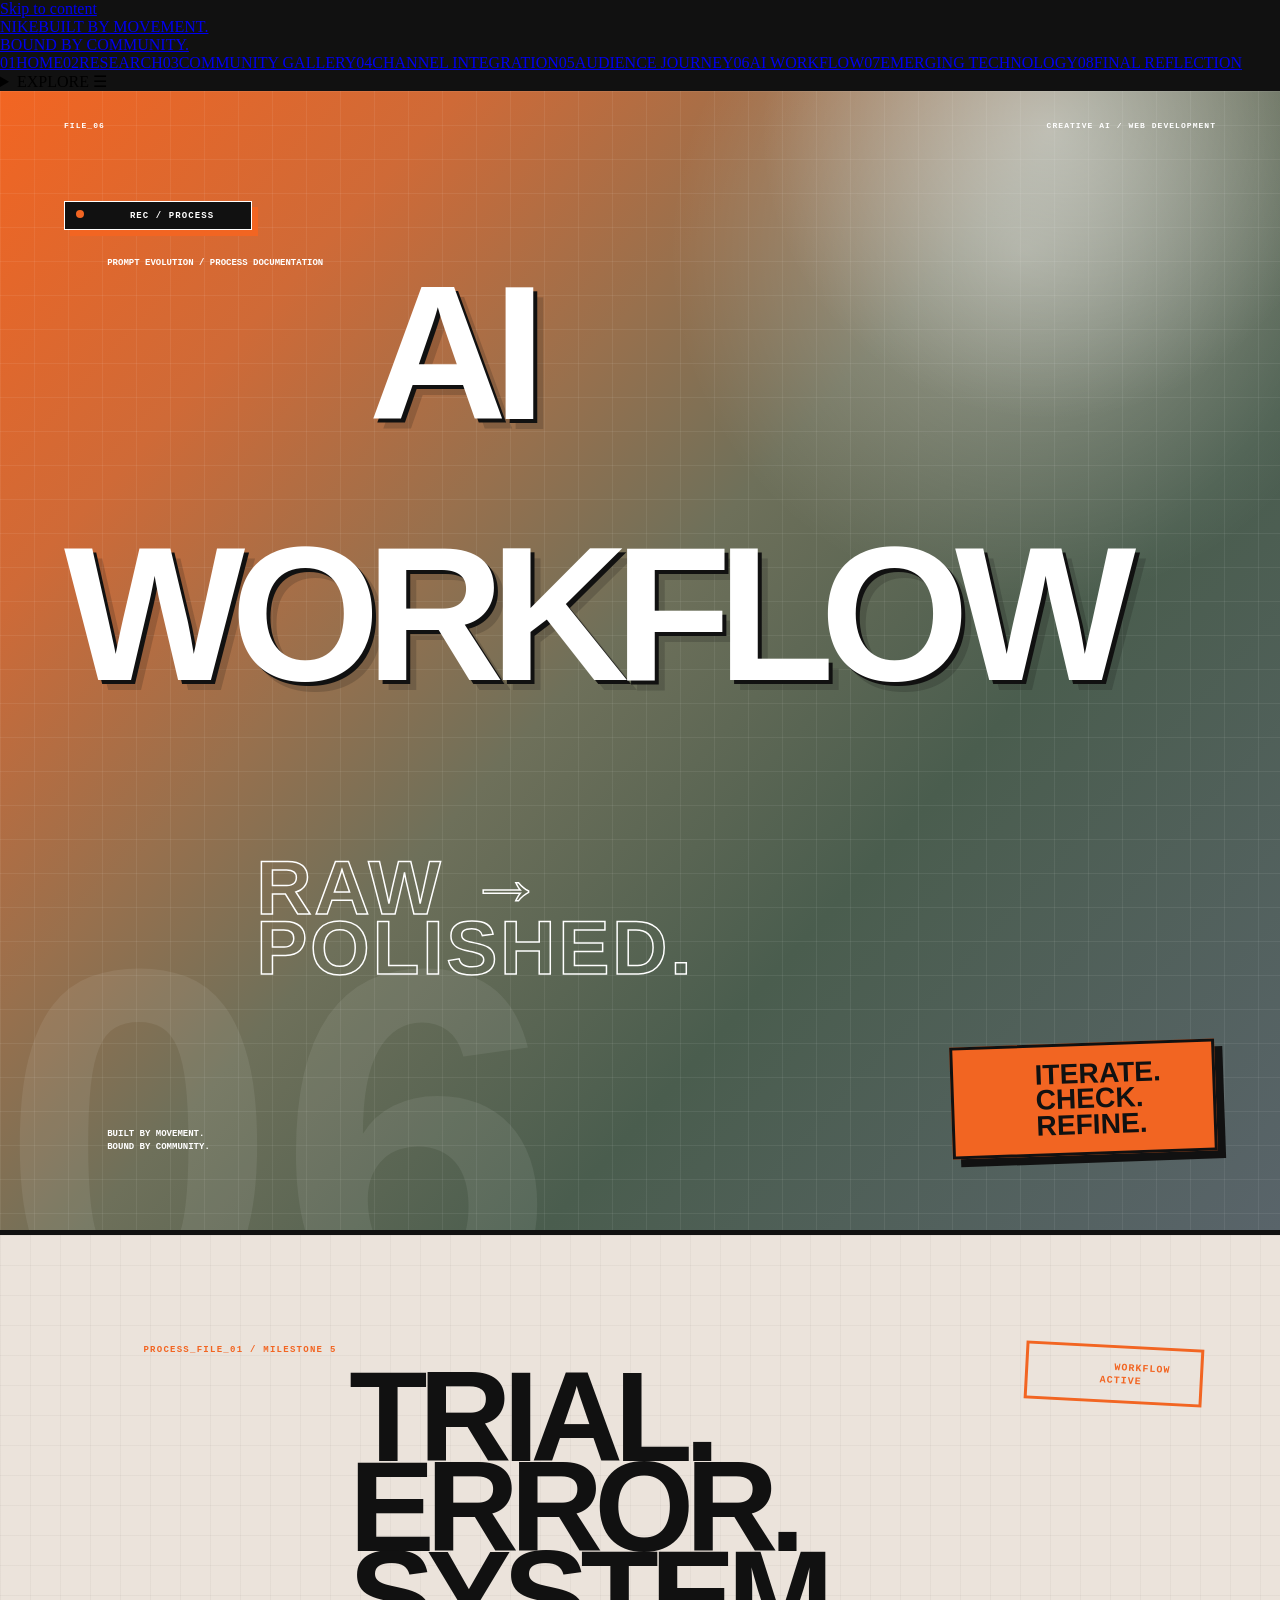
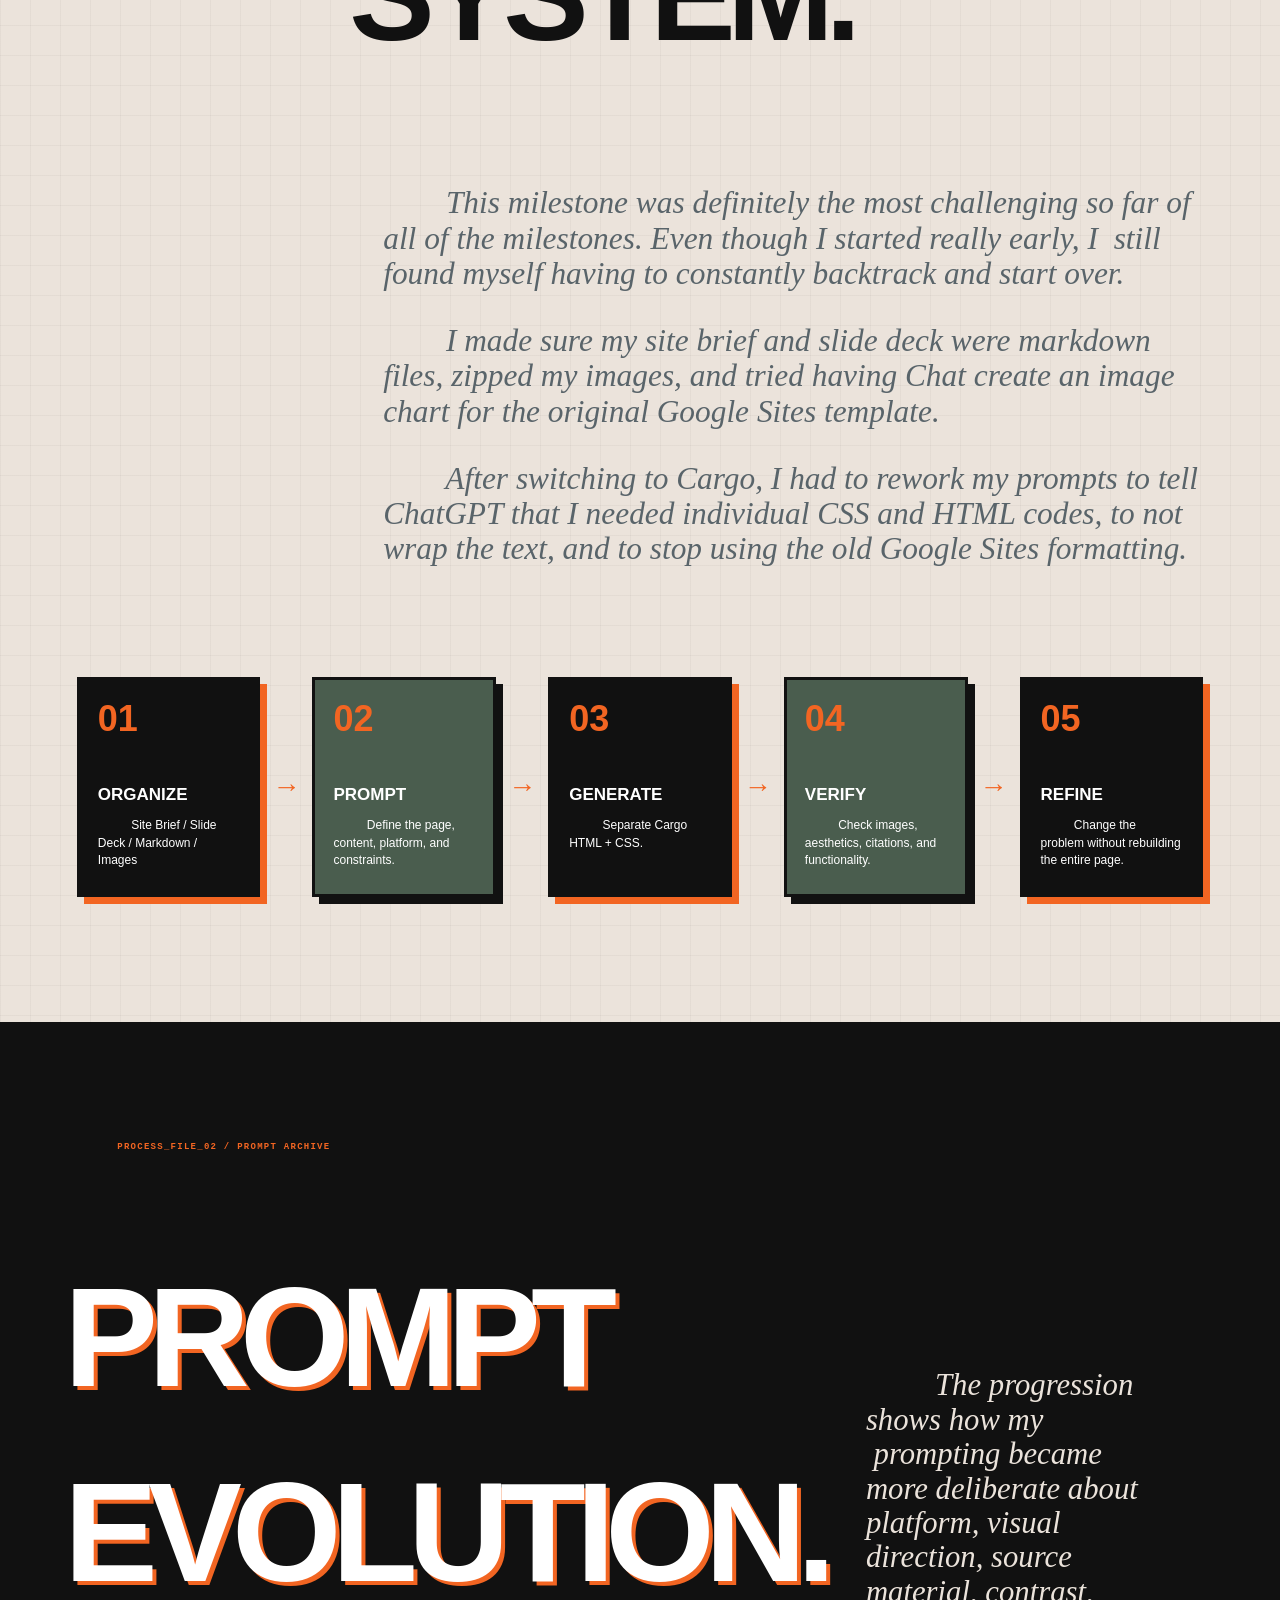
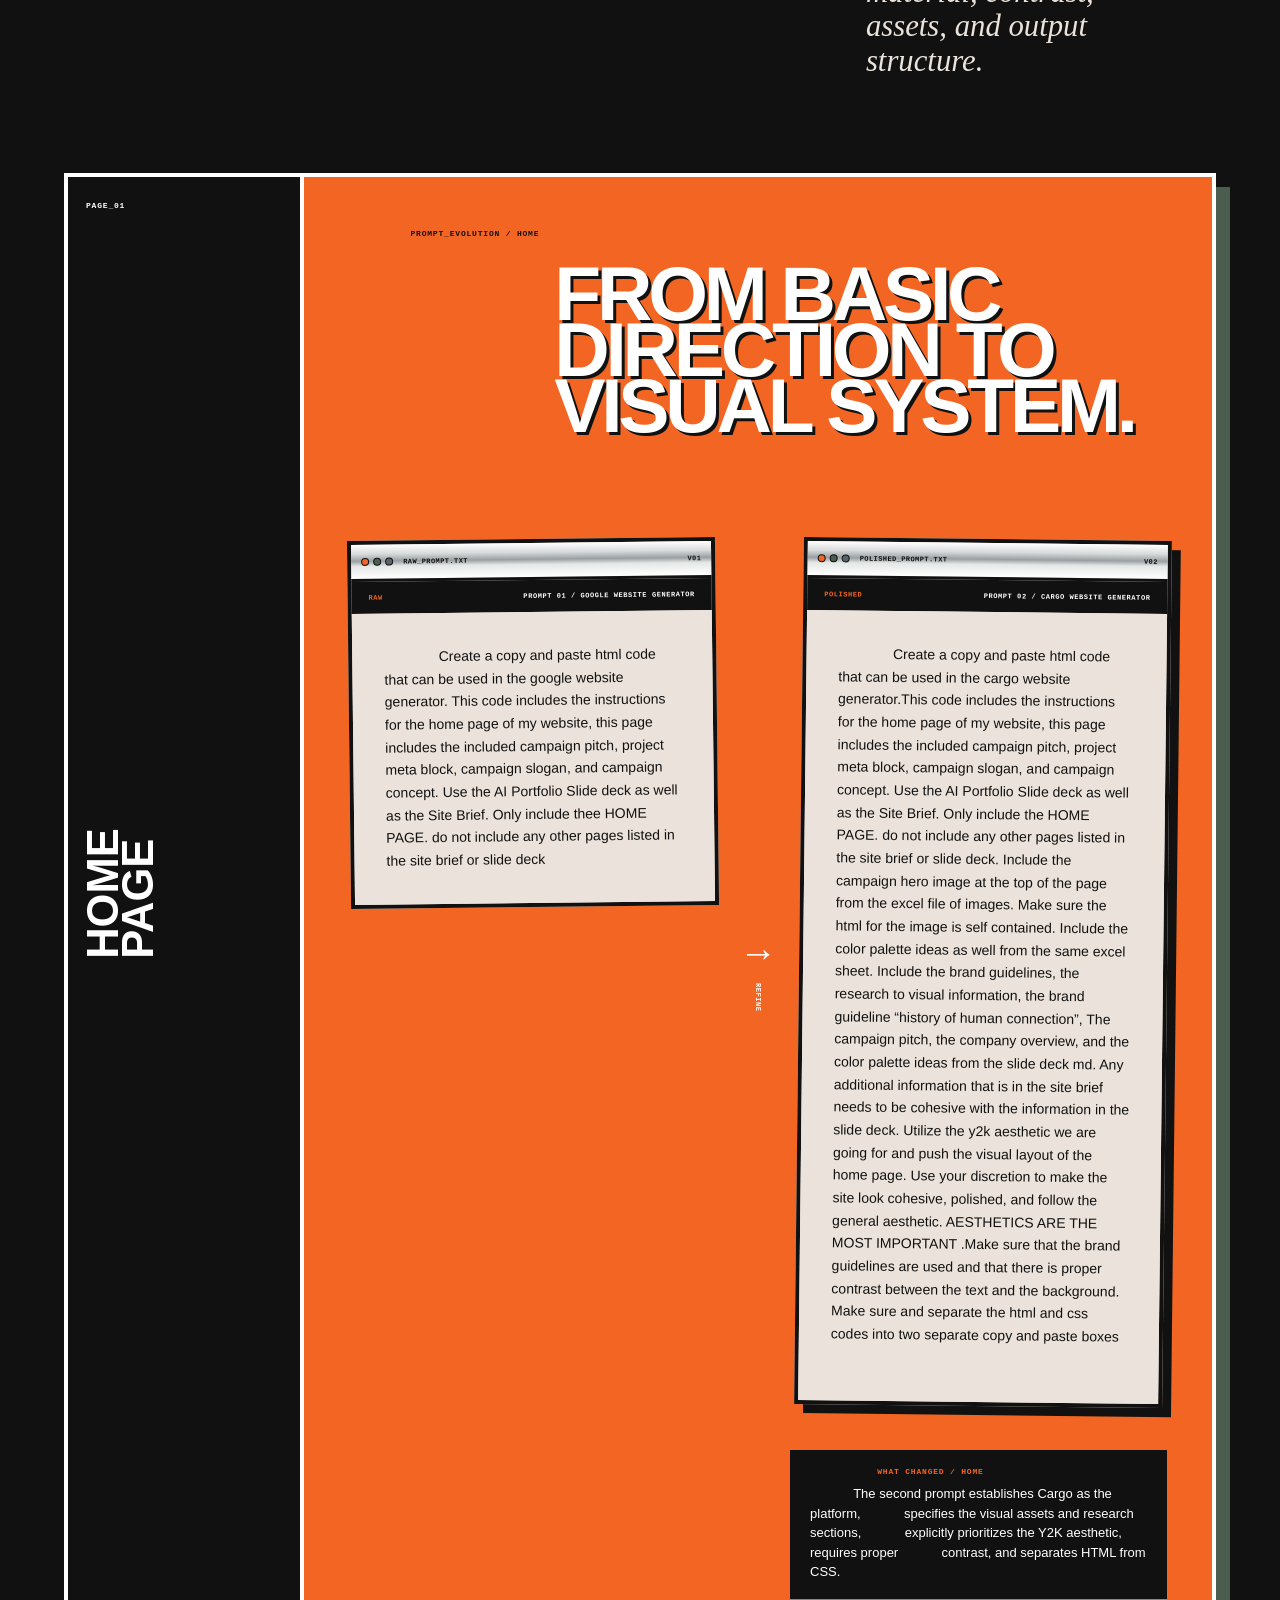
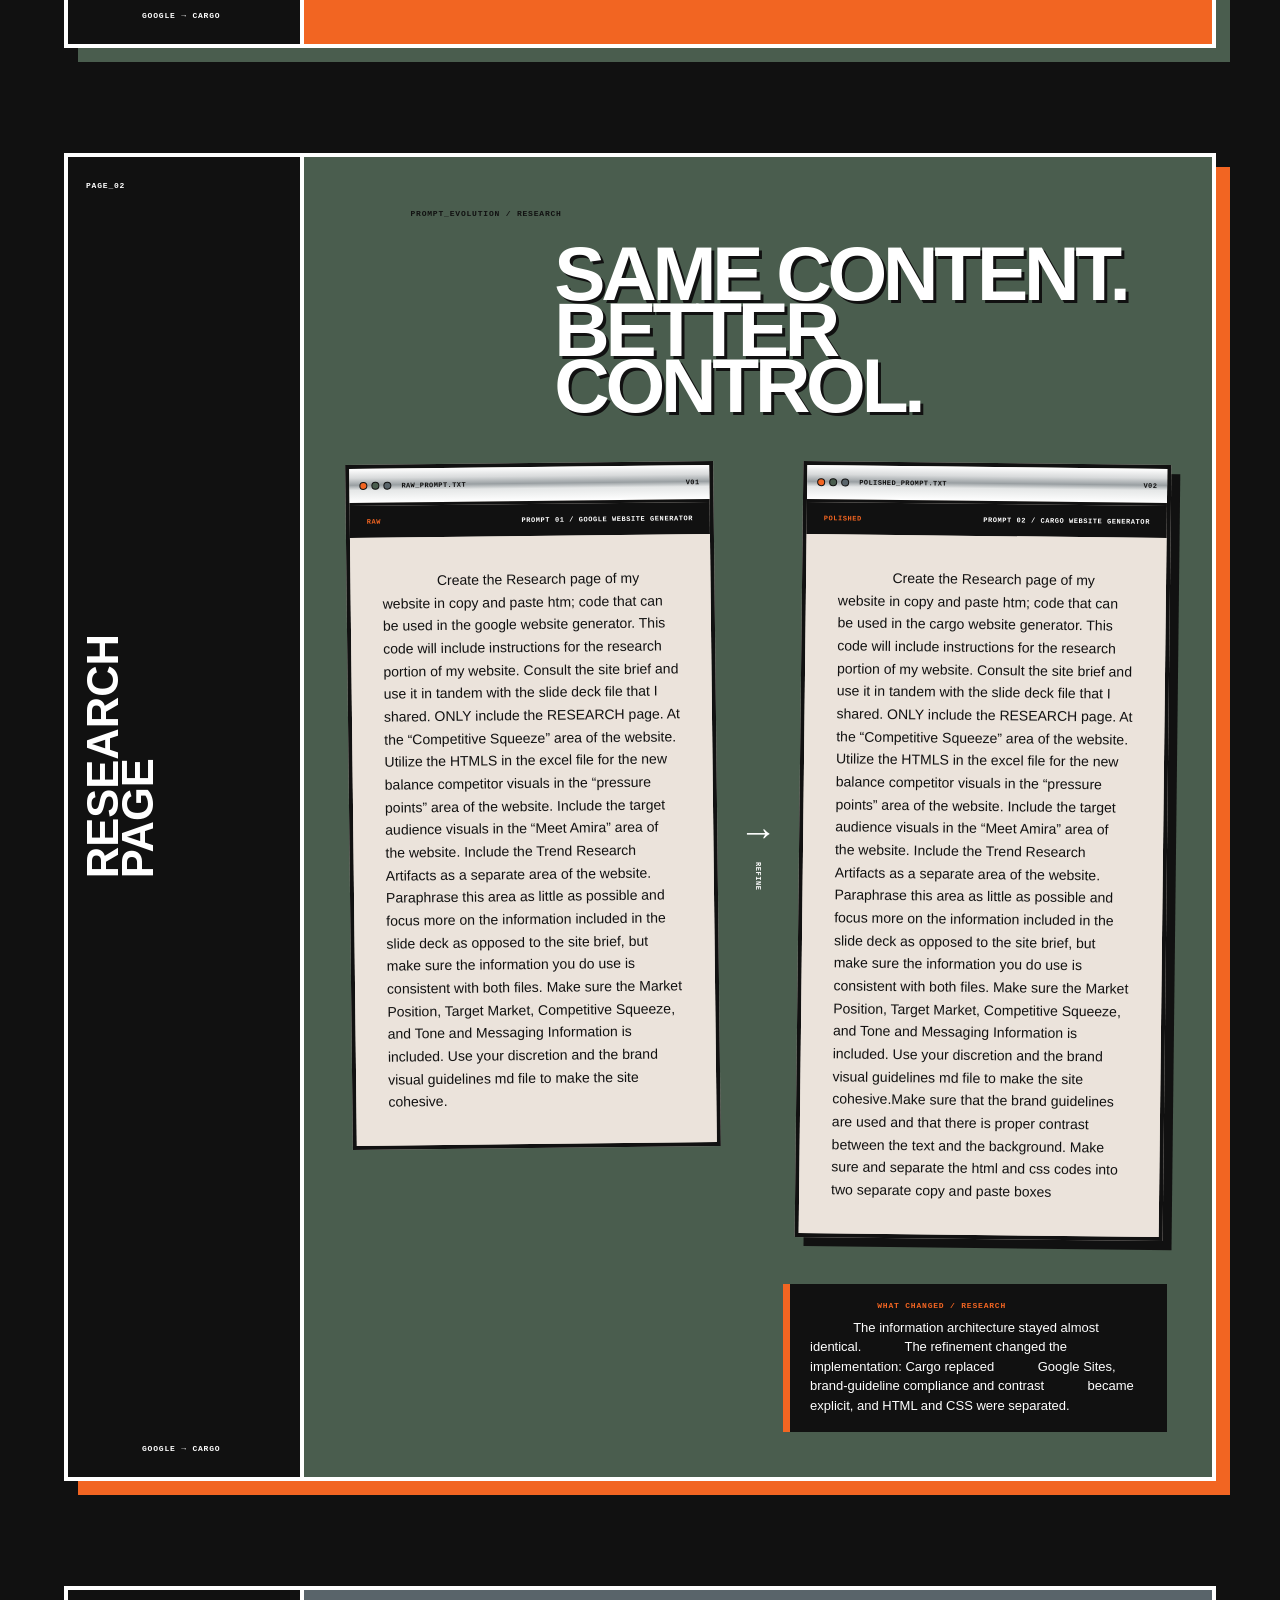
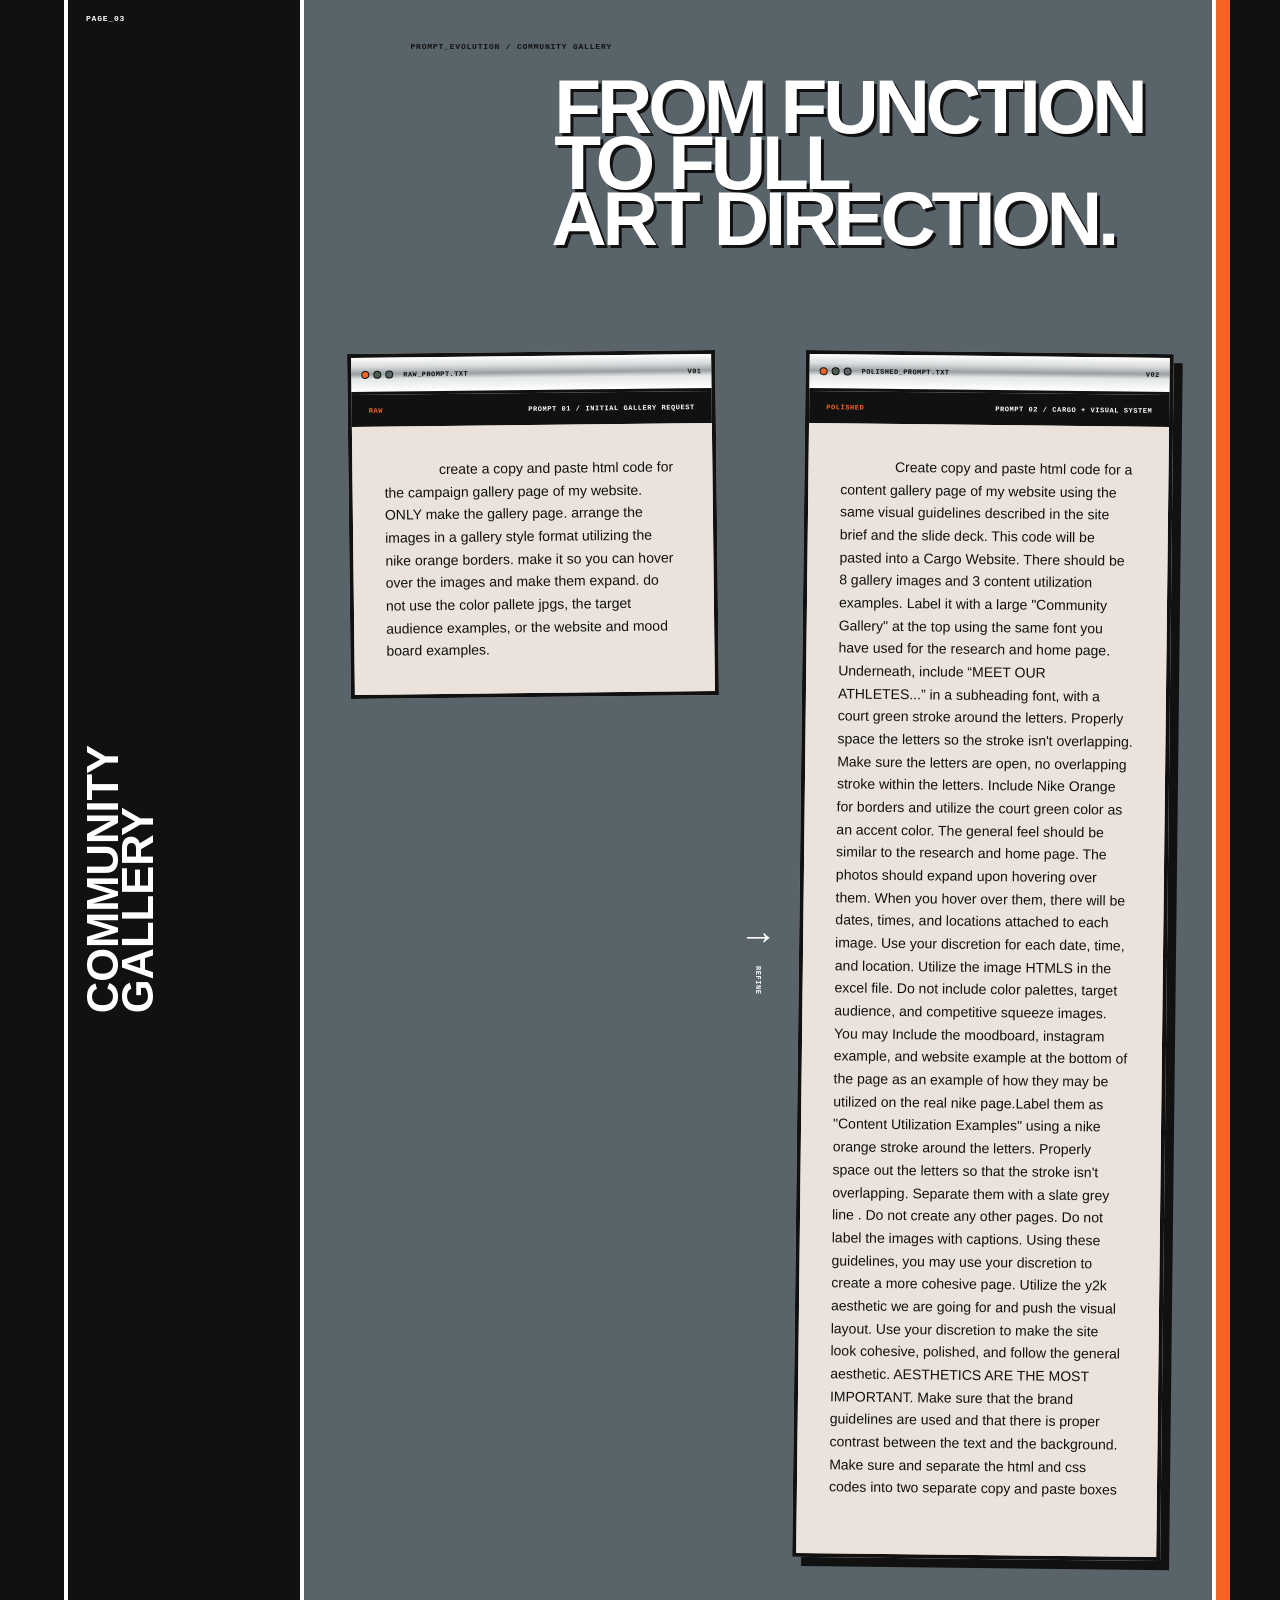
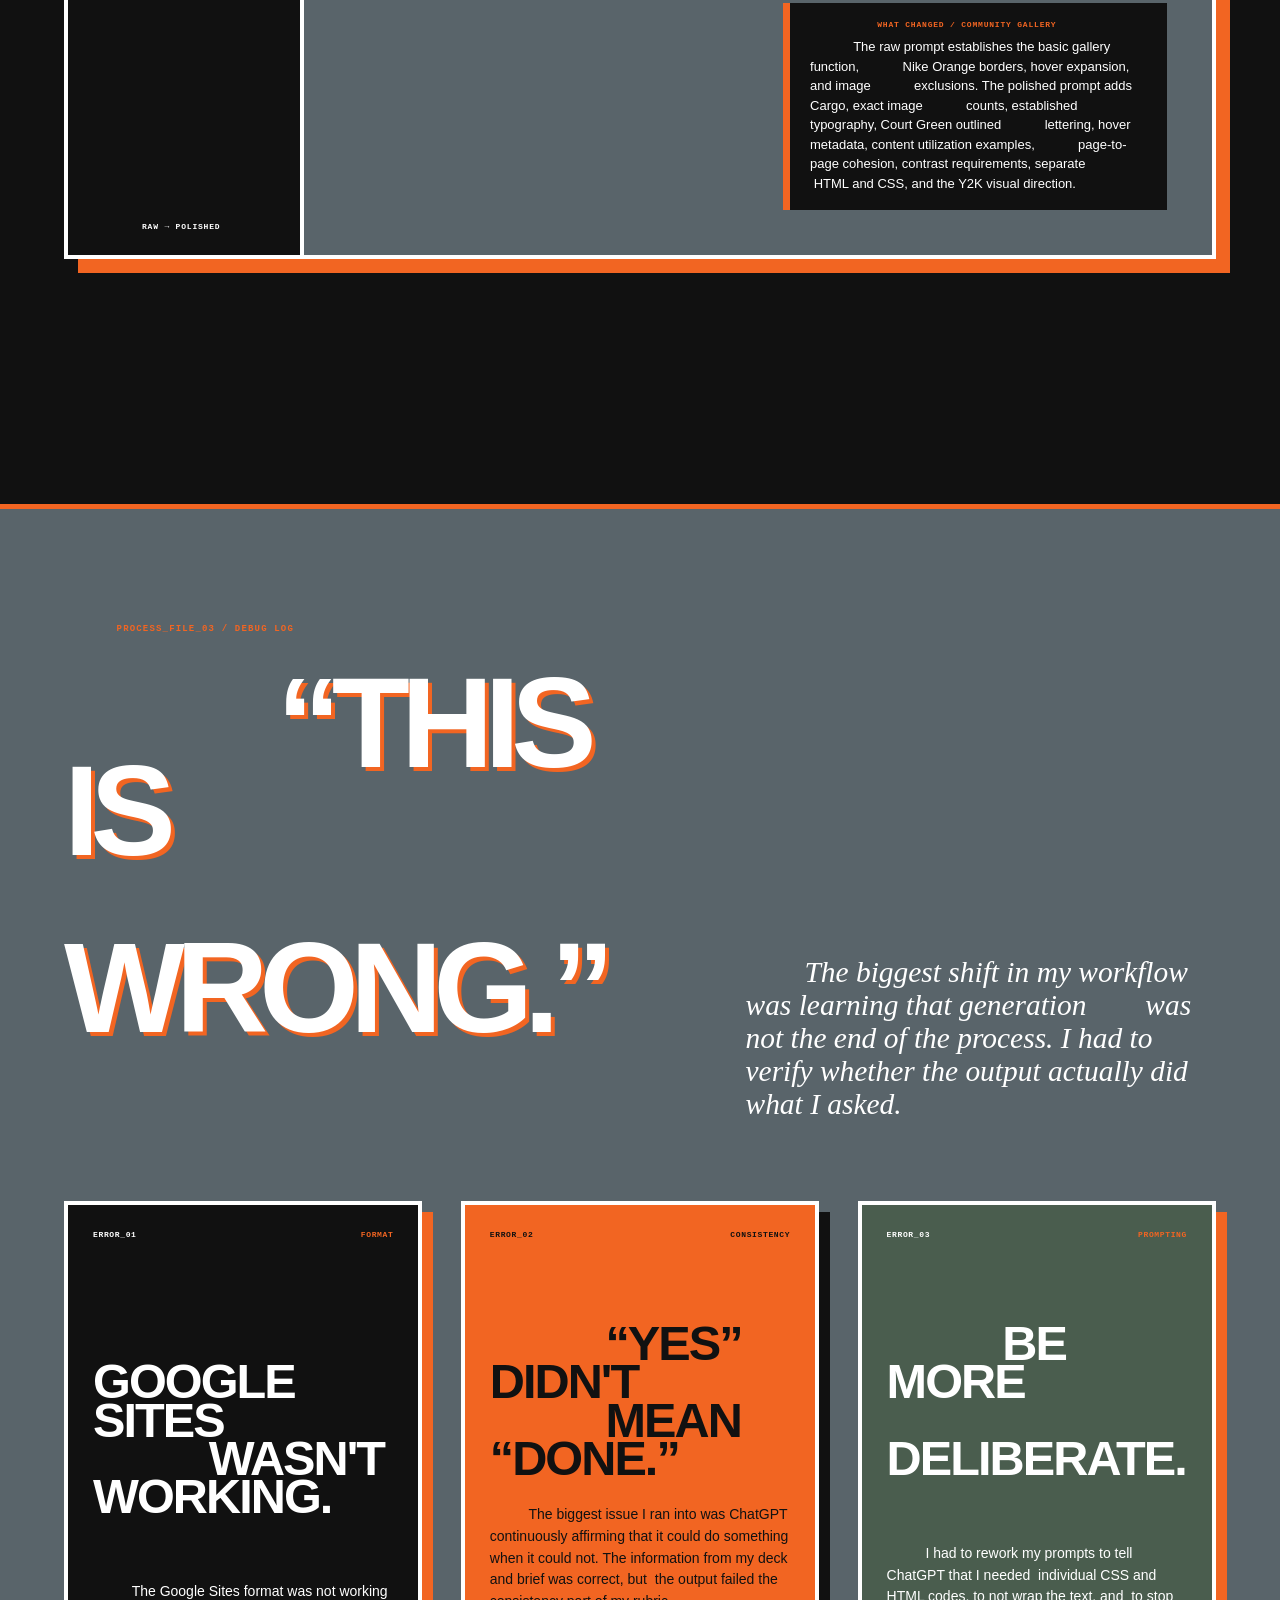
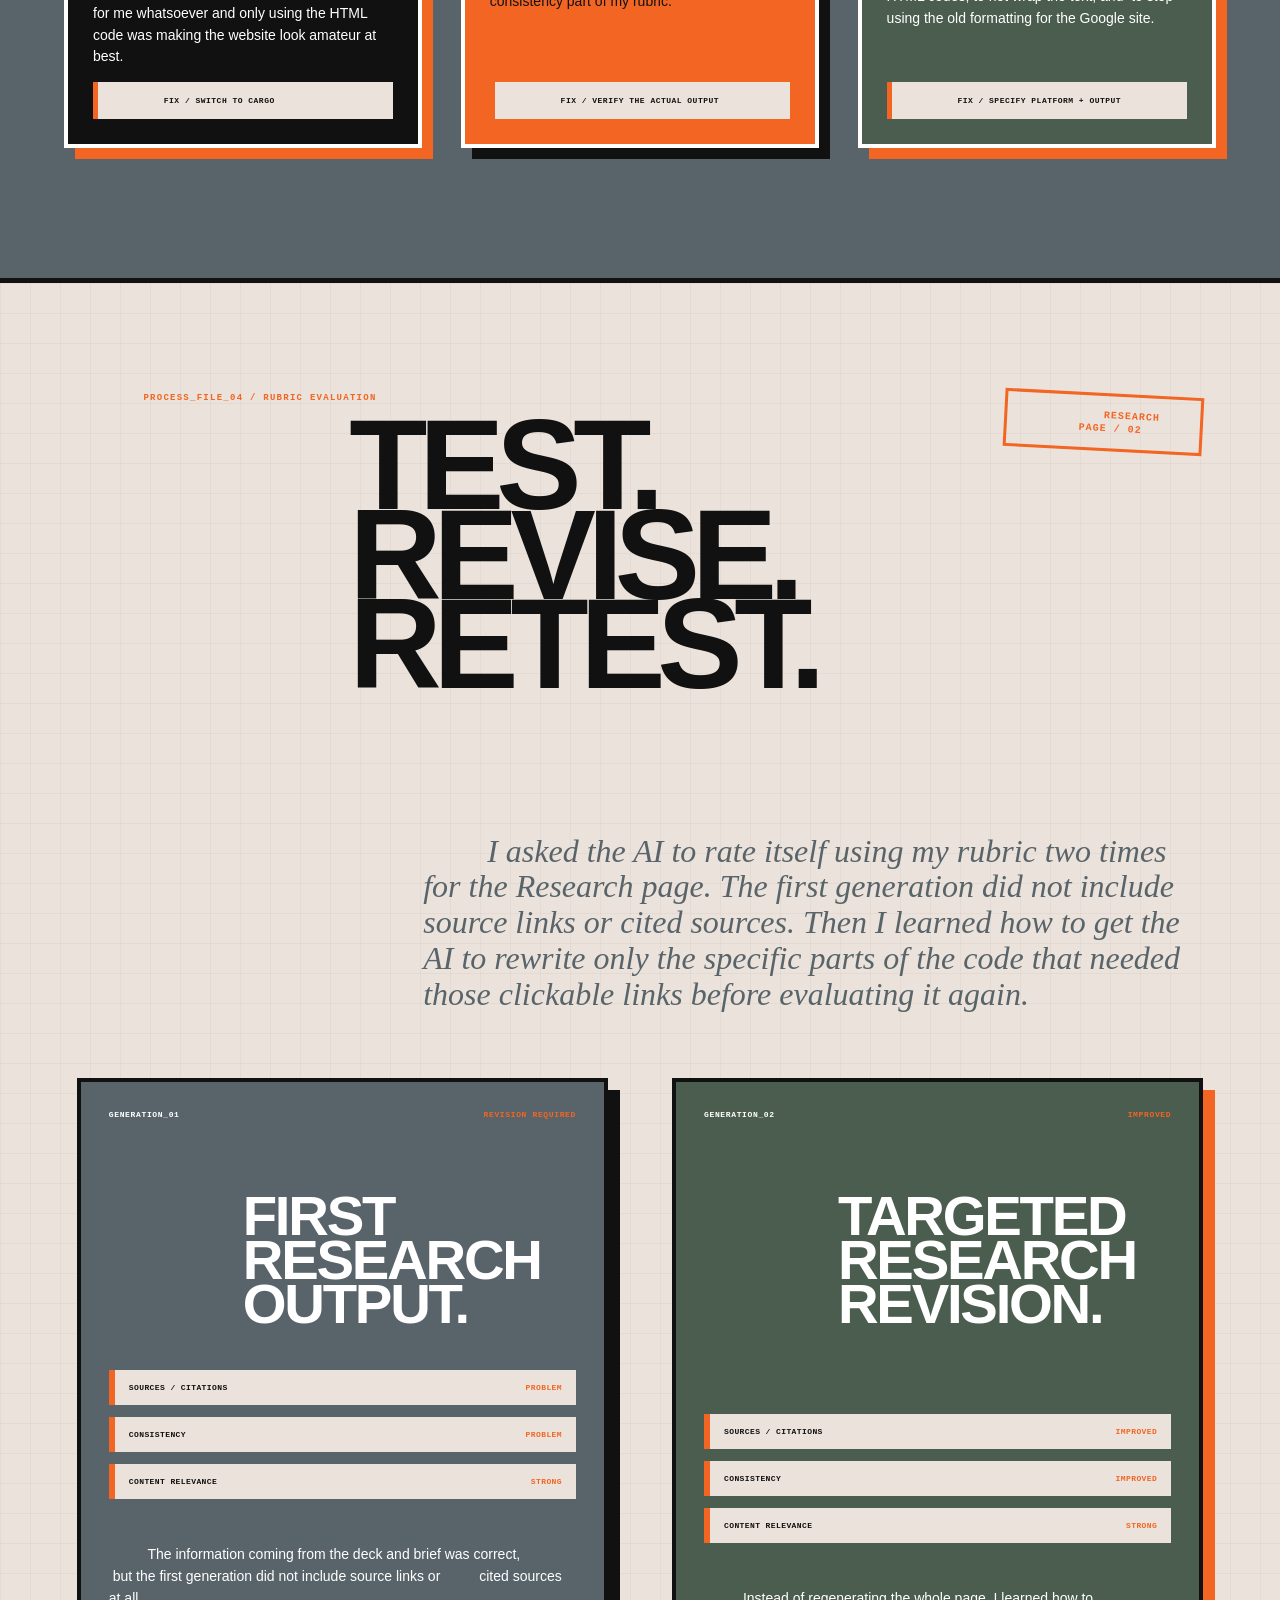
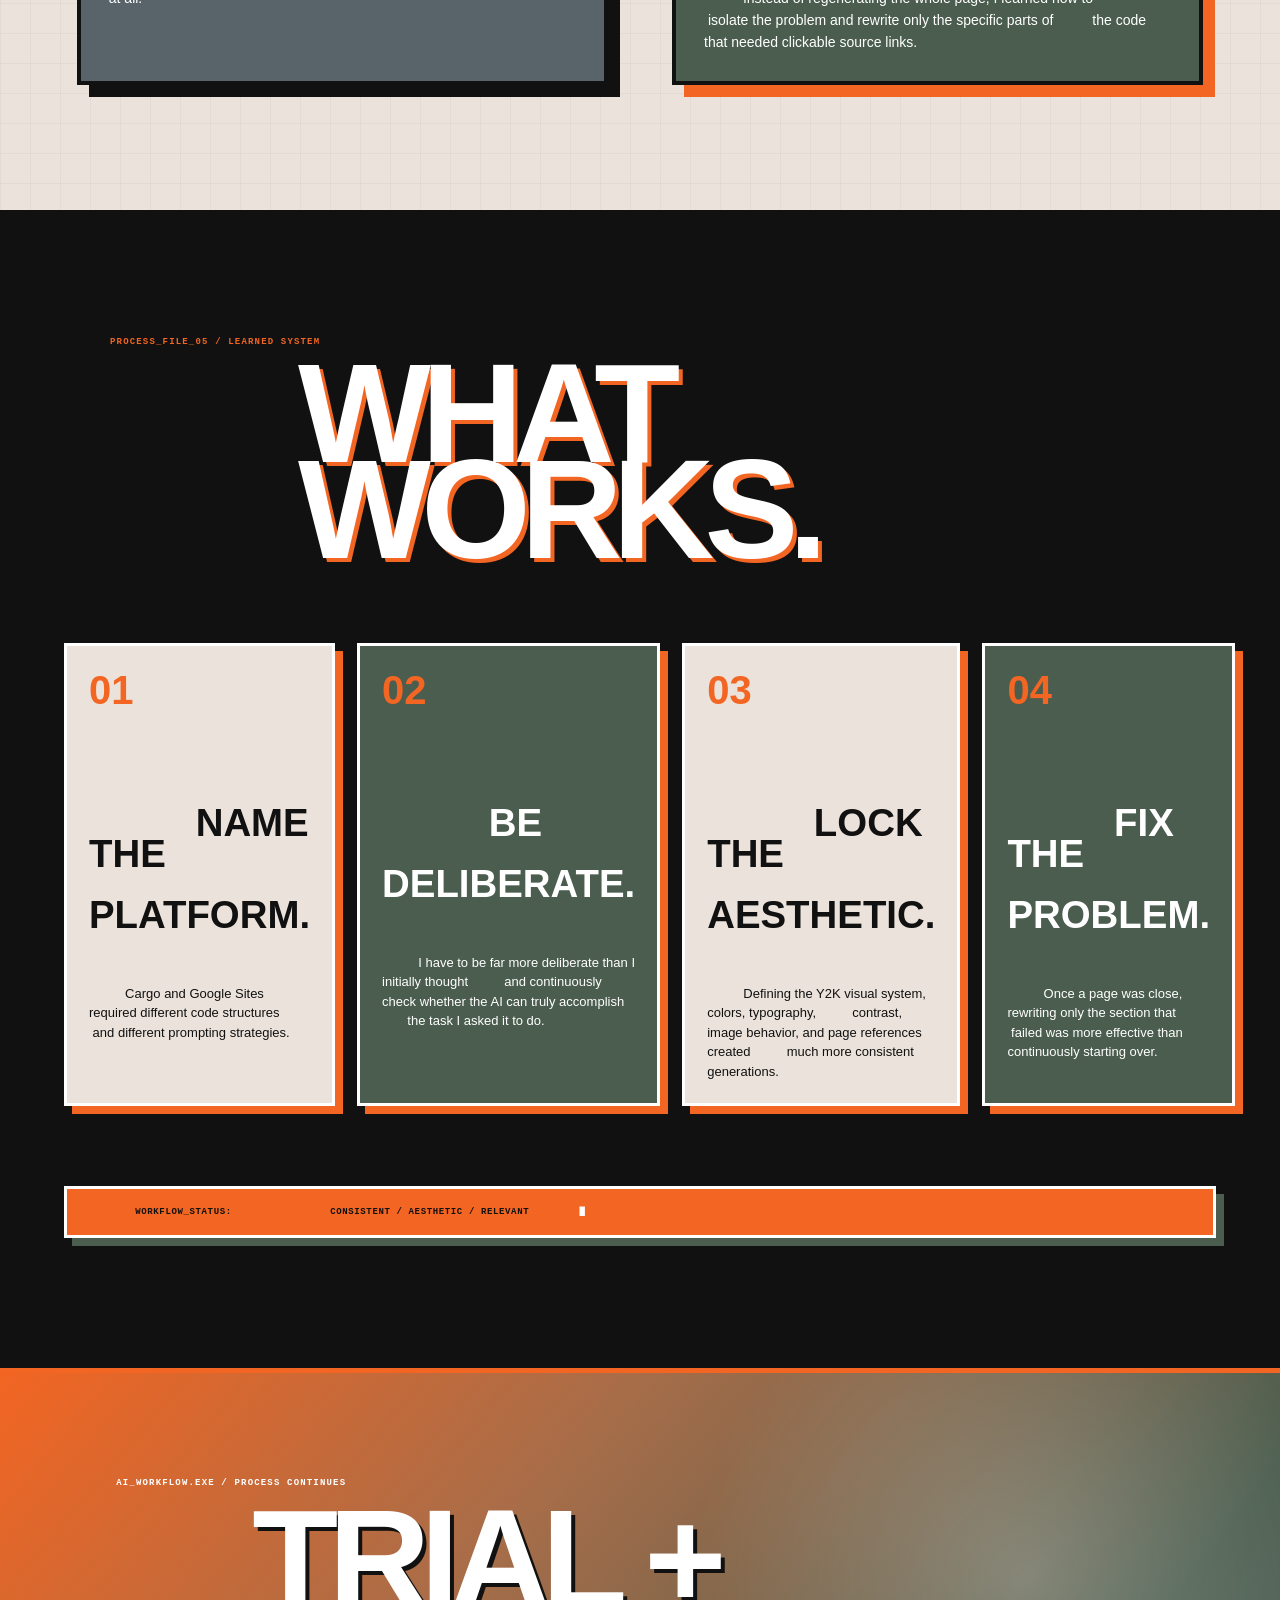
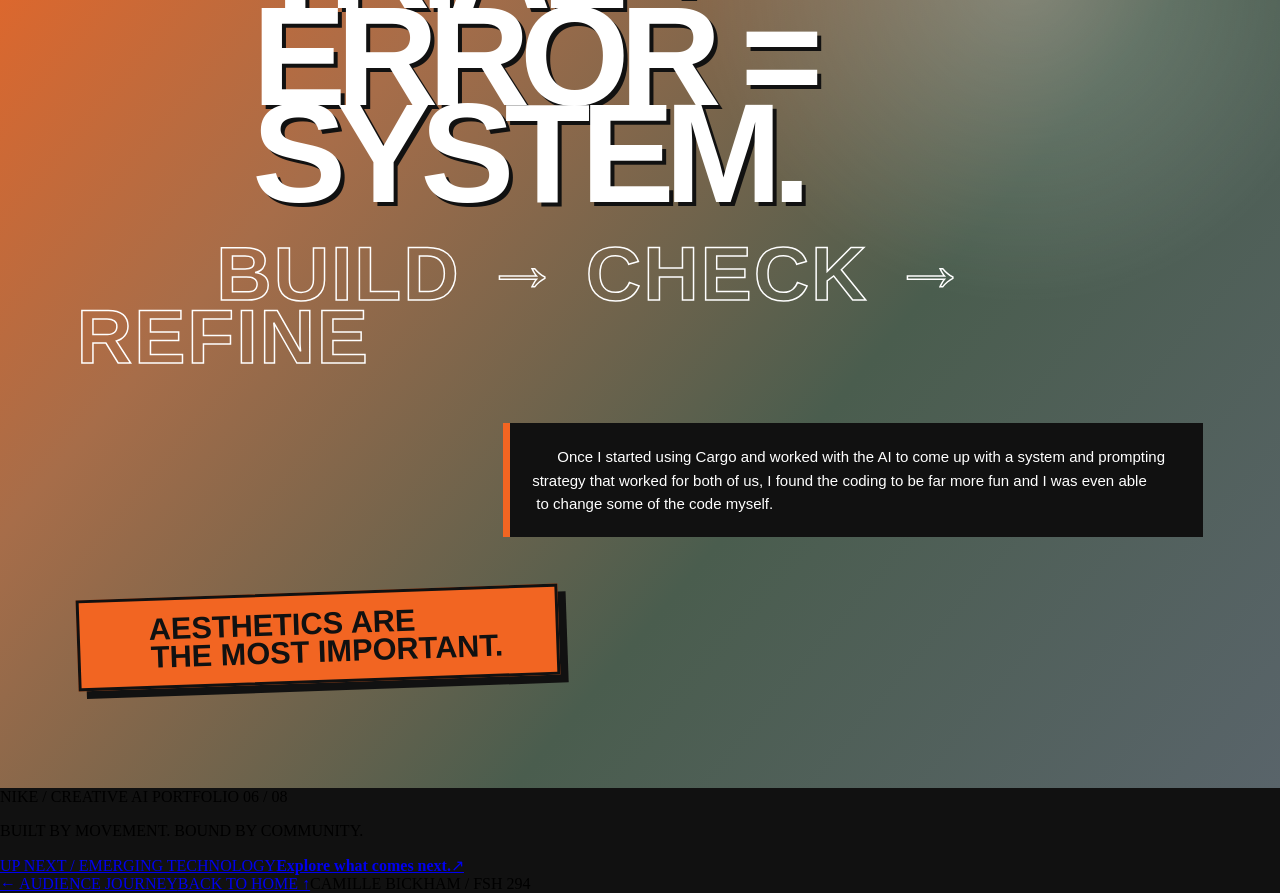
==== commit 769239d9: "Add files via upload" ====
--- a/ai-workflow.html
+++ b/ai-workflow.html
@@ -1,1035 +1,690 @@
-<!doctype html>
+<!DOCTYPE html>
+
 <html lang="en">
 <head>
-<meta charset="utf-8">
-<meta name="viewport" content="width=device-width, initial-scale=1">
+<meta charset="utf-8"/>
+<meta content="width=device-width, initial-scale=1" name="viewport"/>
 <title>AI Workflow | Nike Creative AI Portfolio</title>
-<link rel="stylesheet" href="css/ai-workflow.css">
-<link rel="stylesheet" href="css/site-navigation.css">
-</head>
-<body>
-<header id="portfolio-site-header" role="banner">
-  <div class="psh-inner">
-    <a class="psh-brand" href="index.html" aria-label="Nike creative AI portfolio home">NIKE <small>BUILT BY MOVEMENT.<br>BOUND BY COMMUNITY.</small></a>
-    <nav class="psh-links" aria-label="Main navigation"><a href="index.html">HOME</a><a href="research.html">RESEARCH</a><a href="community-gallery.html">COMMUNITY GALLERY</a><a href="channel-integration.html">CHANNEL INTEGRATION</a><a href="audience-journey.html">AUDIENCE JOURNEY</a><a href="ai-workflow.html" aria-current="page">AI WORKFLOW</a><a href="emerging-technology.html">EMERGING TECHNOLOGY</a><a href="final-reflection.html">FINAL REFLECTION</a></nav>
-    <details class="psh-mobile"><summary aria-label="Open page menu">MENU ☰</summary>
-      <nav class="psh-mobile-links" aria-label="Mobile navigation"><a href="index.html">HOME</a><a href="research.html">RESEARCH</a><a href="community-gallery.html">COMMUNITY GALLERY</a><a href="channel-integration.html">CHANNEL INTEGRATION</a><a href="audience-journey.html">AUDIENCE JOURNEY</a><a href="ai-workflow.html" aria-current="page">AI WORKFLOW</a><a href="emerging-technology.html">EMERGING TECHNOLOGY</a><a href="final-reflection.html">FINAL REFLECTION</a></nav>
-    </details>
-  </div>
-</header>
-
+<link href="css/ai-workflow.css" rel="stylesheet"/>
+<link href="css/portfolio-redesign.css" rel="stylesheet"/><meta content="#111111" name="theme-color"/></head>
+<body class="portfolio-body" data-chapter="06"><a class="skip-to-content" href="#main-content">Skip to content</a><header class="portfolio-header"><div class="portfolio-header-inner">
+<a aria-label="Nike campaign portfolio home" class="portfolio-brand" href="index.html">NIKE<span class="brand-separator"></span><span class="brand-sub">BUILT BY MOVEMENT.<br/>BOUND BY COMMUNITY.</span></a>
+<nav aria-label="Main pages" class="portfolio-nav"><a href="index.html"><span class="nav-index">01</span>HOME</a><a href="research.html"><span class="nav-index">02</span>RESEARCH</a><a href="community-gallery.html"><span class="nav-index">03</span>COMMUNITY GALLERY</a><a href="channel-integration.html"><span class="nav-index">04</span>CHANNEL INTEGRATION</a><a href="audience-journey.html"><span class="nav-index">05</span>AUDIENCE JOURNEY</a><a aria-current="page" href="ai-workflow.html"><span class="nav-index">06</span>AI WORKFLOW</a><a href="emerging-technology.html"><span class="nav-index">07</span>EMERGING TECHNOLOGY</a><a href="final-reflection.html"><span class="nav-index">08</span>FINAL REFLECTION</a></nav>
+<details class="portfolio-mobile"><summary>EXPLORE <span aria-hidden="true">☰</span></summary><nav aria-label="Mobile pages"><a href="index.html"><span class="nav-index">01</span>HOME</a><a href="research.html"><span class="nav-index">02</span>RESEARCH</a><a href="community-gallery.html"><span class="nav-index">03</span>COMMUNITY GALLERY</a><a href="channel-integration.html"><span class="nav-index">04</span>CHANNEL INTEGRATION</a><a href="audience-journey.html"><span class="nav-index">05</span>AUDIENCE JOURNEY</a><a aria-current="page" href="ai-workflow.html"><span class="nav-index">06</span>AI WORKFLOW</a><a href="emerging-technology.html"><span class="nav-index">07</span>EMERGING TECHNOLOGY</a><a href="final-reflection.html"><span class="nav-index">08</span>FINAL REFLECTION</a></nav></details>
+</div></header>
 <!-- =========================================================
 NIKE — AI WORKFLOW
 BUILT BY MOVEMENT. BOUND BY COMMUNITY.
 CAMILLE BICKHAM / FSH 294
 CARGO — HTML ONLY
 ========================================================= -->
+<div class="aiw-page portfolio-main" id="main-content">
+<!-- SYSTEM BAR -->
 
-<div class="aiw-page">
-
-  <!-- SYSTEM BAR -->
-  <header class="aiw-systembar">
-    <div class="aiw-system-left">
-      <span class="aiw-dot aiw-dot-orange"></span>
-      <span class="aiw-dot aiw-dot-green"></span>
-      <span class="aiw-dot aiw-dot-slate"></span>
-      <span>NIKE / AI_WORKFLOW.EXE</span>
-    </div>
-
-    <div class="aiw-system-right">
-      <a class="aiw-home" href="index.html">HOME</a>
-      <span>FSH 294 / PROCESS ARCHIVE / 2026</span>
-    </div>
-  </header>
-
-
-  <!-- =====================================================
+<!-- =====================================================
   HERO
   ====================================================== -->
-
-  <section class="aiw-hero">
-
-    <div class="aiw-grid"></div>
-    <div class="aiw-glow"></div>
-
-    <div class="aiw-rec">
-      <span></span>
- &nbsp; &nbsp; &nbsp;REC / PROCESS
- &nbsp; &nbsp;</div>
-
-    <div class="aiw-hero-meta">
-      <span>FILE_06</span>
-      <span>CREATIVE AI / WEB DEVELOPMENT</span>
-    </div>
-
-    <div class="aiw-hero-copy">
-
-      <p class="aiw-kicker">
-&nbsp; &nbsp; &nbsp; &nbsp; PROMPT EVOLUTION / PROCESS DOCUMENTATION
- &nbsp; &nbsp; &nbsp;</p>
-
-      <h1>
-&nbsp; &nbsp; &nbsp; &nbsp; AI<br>
-&nbsp; &nbsp; &nbsp; &nbsp; WORKFLOW
- &nbsp; &nbsp; &nbsp;</h1>
-
-      <h2>
-&nbsp; &nbsp; &nbsp; &nbsp; RAW →<br>
-&nbsp; &nbsp; &nbsp; &nbsp; POLISHED.
- &nbsp; &nbsp; &nbsp;</h2>
-
-    </div>
-
-    <div class="aiw-hero-footer">
-
-      <p>
-&nbsp; &nbsp; &nbsp; &nbsp; BUILT BY MOVEMENT.<br>
-&nbsp; &nbsp; &nbsp; &nbsp; BOUND BY COMMUNITY.
- &nbsp; &nbsp; &nbsp;</p>
-
-      <div class="aiw-sticker">
-&nbsp; &nbsp; &nbsp; &nbsp; ITERATE.<br>
-&nbsp; &nbsp; &nbsp; &nbsp; CHECK.<br>
-&nbsp; &nbsp; &nbsp; &nbsp; REFINE.
- &nbsp; &nbsp; &nbsp;</div>
-
-    </div>
-
-    <div class="aiw-ghost-number">
-&nbsp; &nbsp; &nbsp; 06
- &nbsp; &nbsp;</div>
-
-  </section>
-
-
-  <!-- =====================================================
+<section class="aiw-hero">
+<div class="aiw-grid"></div>
+<div class="aiw-glow"></div>
+<div class="aiw-rec">
+<span></span>
+      REC / PROCESS
+    </div>
+<div class="aiw-hero-meta">
+<span>FILE_06</span>
+<span>CREATIVE AI / WEB DEVELOPMENT</span>
+</div>
+<div class="aiw-hero-copy">
+<p class="aiw-kicker">
+        PROMPT EVOLUTION / PROCESS DOCUMENTATION
+      </p>
+<h1>
+        AI<br/>
+        WORKFLOW
+      </h1>
+<h2>
+        RAW →<br/>
+        POLISHED.
+      </h2>
+</div>
+<div class="aiw-hero-footer">
+<p>
+        BUILT BY MOVEMENT.<br/>
+        BOUND BY COMMUNITY.
+      </p>
+<div class="aiw-sticker">
+        ITERATE.<br/>
+        CHECK.<br/>
+        REFINE.
+      </div>
+</div>
+<div class="aiw-ghost-number">
+      06
+    </div>
+</section>
+<!-- =====================================================
   PROCESS INTRO
   ====================================================== -->
-
-  <section class="aiw-intro">
-
-    <div class="aiw-section-header">
-
-      <div>
-        <span class="aiw-label">
-&nbsp; &nbsp; &nbsp; &nbsp; &nbsp; PROCESS_FILE_01 / MILESTONE 5
- &nbsp; &nbsp; &nbsp; &nbsp;</span>
-
-        <h2>
-&nbsp; &nbsp; &nbsp; &nbsp; &nbsp; TRIAL.<br>
-&nbsp; &nbsp; &nbsp; &nbsp; &nbsp; ERROR.<br>
-&nbsp; &nbsp; &nbsp; &nbsp; &nbsp; SYSTEM.
- &nbsp; &nbsp; &nbsp; &nbsp;</h2>
-      </div>
-
-      <div class="aiw-stamp">
-&nbsp; &nbsp; &nbsp; &nbsp; WORKFLOW<br>
-&nbsp; &nbsp; &nbsp; &nbsp; ACTIVE
- &nbsp; &nbsp; &nbsp;</div>
-
-    </div>
-
-
-    <div class="aiw-intro-copy">
-
-      <p>
-&nbsp; &nbsp; &nbsp; &nbsp; This milestone was definitely the most challenging so far of
+<section class="aiw-intro">
+<div class="aiw-section-header">
+<div>
+<span class="aiw-label">
+          PROCESS_FILE_01 / MILESTONE 5
+        </span>
+<h2>
+          TRIAL.<br/>
+          ERROR.<br/>
+          SYSTEM.
+        </h2>
+</div>
+<div class="aiw-stamp">
+        WORKFLOW<br/>
+        ACTIVE
+      </div>
+</div>
+<div class="aiw-intro-copy">
+<p>
+        This milestone was definitely the most challenging so far of
  all of the milestones. Even though I started really early, I
- &nbsp;still found myself having to constantly backtrack and start
+  still found myself having to constantly backtrack and start
  over.
- &nbsp; &nbsp; &nbsp;</p>
-
-      <p>
-&nbsp; &nbsp; &nbsp; &nbsp; I made sure my site brief and slide deck were markdown files,
+      </p>
+<p>
+        I made sure my site brief and slide deck were markdown files,
  zipped my images, and tried having Chat create an image chart for the original Google Sites template.
- &nbsp; &nbsp; &nbsp;</p>
-
-      <p>
-&nbsp; &nbsp; &nbsp; &nbsp; After switching to Cargo, I had to rework my prompts to tell
+      </p>
+<p>
+        After switching to Cargo, I had to rework my prompts to tell
  ChatGPT that I needed individual CSS and HTML codes, to not
  wrap the text, and to stop using the old Google Sites
  formatting.
- &nbsp; &nbsp; &nbsp;</p>
-
-    </div>
-
-
-    <div class="aiw-process-strip">
-
-      <article>
-        <b>01</b>
-        <span>ORGANIZE</span>
-        <p>
-&nbsp; &nbsp; &nbsp; &nbsp; &nbsp; Site Brief / Slide Deck / Markdown / Images
- &nbsp; &nbsp; &nbsp; &nbsp;</p>
-      </article>
-
-      <i>→</i>
-
-      <article>
-        <b>02</b>
-        <span>PROMPT</span>
-        <p>
-&nbsp; &nbsp; &nbsp; &nbsp; &nbsp; Define the page, content, platform, and constraints.
- &nbsp; &nbsp; &nbsp; &nbsp;</p>
-      </article>
-
-      <i>→</i>
-
-      <article>
-        <b>03</b>
-        <span>GENERATE</span>
-        <p>
-&nbsp; &nbsp; &nbsp; &nbsp; &nbsp; Separate Cargo HTML + CSS.
- &nbsp; &nbsp; &nbsp; &nbsp;</p>
-      </article>
-
-      <i>→</i>
-
-      <article>
-        <b>04</b>
-        <span>VERIFY</span>
-        <p>
-&nbsp; &nbsp; &nbsp; &nbsp; &nbsp; Check images, aesthetics, citations, and functionality.
- &nbsp; &nbsp; &nbsp; &nbsp;</p>
-      </article>
-
-      <i>→</i>
-
-      <article>
-        <b>05</b>
-        <span>REFINE</span>
-        <p>
-&nbsp; &nbsp; &nbsp; &nbsp; &nbsp; Change the problem without rebuilding the entire page.
- &nbsp; &nbsp; &nbsp; &nbsp;</p>
-      </article>
-
-    </div>
-
-  </section>
-
-
-  <!-- =====================================================
+      </p>
+</div>
+<div class="aiw-process-strip">
+<article>
+<b>01</b>
+<span>ORGANIZE</span>
+<p>
+          Site Brief / Slide Deck / Markdown / Images
+        </p>
+</article>
+<i>→</i>
+<article>
+<b>02</b>
+<span>PROMPT</span>
+<p>
+          Define the page, content, platform, and constraints.
+        </p>
+</article>
+<i>→</i>
+<article>
+<b>03</b>
+<span>GENERATE</span>
+<p>
+          Separate Cargo HTML + CSS.
+        </p>
+</article>
+<i>→</i>
+<article>
+<b>04</b>
+<span>VERIFY</span>
+<p>
+          Check images, aesthetics, citations, and functionality.
+        </p>
+</article>
+<i>→</i>
+<article>
+<b>05</b>
+<span>REFINE</span>
+<p>
+          Change the problem without rebuilding the entire page.
+        </p>
+</article>
+</div>
+</section>
+<!-- =====================================================
   PROMPT ARCHIVE
   ====================================================== -->
-
-  <section class="aiw-prompts">
-
-    <div class="aiw-grid"></div>
-
-    <div class="aiw-prompts-header">
-
-      <span>
-&nbsp; &nbsp; &nbsp; &nbsp; PROCESS_FILE_02 / PROMPT ARCHIVE
- &nbsp; &nbsp; &nbsp;</span>
-
-      <h2>
-&nbsp; &nbsp; &nbsp; &nbsp; PROMPT<br>
-&nbsp; &nbsp; &nbsp; &nbsp; EVOLUTION.
- &nbsp; &nbsp; &nbsp;</h2>
-
-      <p>
-&nbsp; &nbsp; &nbsp; &nbsp; &nbsp;The progression shows how my
- &nbsp;prompting became more deliberate about platform, visual
+<section class="aiw-prompts">
+<div class="aiw-grid"></div>
+<div class="aiw-prompts-header">
+<span>
+        PROCESS_FILE_02 / PROMPT ARCHIVE
+      </span>
+<h2>
+        PROMPT<br/>
+        EVOLUTION.
+      </h2>
+<p>
+         The progression shows how my
+  prompting became more deliberate about platform, visual
  direction, source material, contrast, assets, and output
  structure.
- &nbsp; &nbsp; &nbsp;</p>
-
-    </div>
-
-
-    <!-- =================================================
+      </p>
+</div>
+<!-- =================================================
     HOME PAGE
     ================================================== -->
-
-    <article class="aiw-prompt-case">
-
-      <div class="aiw-case-sidebar">
-
-        <span>PAGE_01</span>
-
-        <strong>
-&nbsp; &nbsp; &nbsp; &nbsp; &nbsp; HOME<br>
-&nbsp; &nbsp; &nbsp; &nbsp; &nbsp; PAGE
- &nbsp; &nbsp; &nbsp; &nbsp;</strong>
-
-        <small>
-&nbsp; &nbsp; &nbsp; &nbsp; &nbsp; GOOGLE → CARGO
- &nbsp; &nbsp; &nbsp; &nbsp;</small>
-
-      </div>
-
-
-      <div class="aiw-case-content">
-
-        <div class="aiw-case-title">
-
-          <span>
- &nbsp; &nbsp; &nbsp; &nbsp; &nbsp; &nbsp;PROMPT_EVOLUTION / HOME
- &nbsp; &nbsp; &nbsp; &nbsp; &nbsp;</span>
-
-          <h3>
-&nbsp; &nbsp; &nbsp; &nbsp; &nbsp; &nbsp; FROM BASIC<br>
-&nbsp; &nbsp; &nbsp; &nbsp; &nbsp; &nbsp; DIRECTION TO<br>
-&nbsp; &nbsp; &nbsp; &nbsp; &nbsp; &nbsp; VISUAL SYSTEM.
- &nbsp; &nbsp; &nbsp; &nbsp; &nbsp;</h3>
-
-        </div>
-
-
-        <div class="aiw-comparison">
-
-
-          <!-- RAW HOME PROMPT -->
-
-          <div class="aiw-prompt-window aiw-raw">
-
-            <div class="aiw-windowbar">
-
-              <div>
-                <i></i>
-                <i></i>
-                <i></i>
-              </div>
-
-              <span>RAW_PROMPT.TXT</span>
-              <b>V01</b>
-
-            </div>
-
-            <div class="aiw-prompt-status">
-              <span>RAW</span>
-              <span>PROMPT 01 / GOOGLE WEBSITE GENERATOR</span>
-            </div>
-
-            <p>
-&nbsp; &nbsp; &nbsp; &nbsp; &nbsp; &nbsp; &nbsp; Create a copy and paste html code that can be used in the google website generator. This code includes the instructions for the home page of my website, this page includes the included campaign pitch, project meta block, campaign slogan, and campaign concept. Use the AI Portfolio Slide deck as well as the Site Brief. Only include thee HOME PAGE. do not include any other pages listed in the site brief or slide deck
- &nbsp; &nbsp; &nbsp; &nbsp; &nbsp; &nbsp;</p>
-
-          </div>
-
-
-          <div class="aiw-transform">
-            <span>→</span>
-            <small>REFINE</small>
-          </div>
-
-
-          <!-- POLISHED HOME PROMPT -->
-
-          <div class="aiw-prompt-window aiw-polished">
-
-            <div class="aiw-windowbar">
-
-              <div>
-                <i></i>
-                <i></i>
-                <i></i>
-              </div>
-
-              <span>POLISHED_PROMPT.TXT</span>
-              <b>V02</b>
-
-            </div>
-
-            <div class="aiw-prompt-status">
-              <span>POLISHED</span>
-              <span>PROMPT 02 / CARGO WEBSITE GENERATOR</span>
-            </div>
-
-            <p>
-&nbsp; &nbsp; &nbsp; &nbsp; &nbsp; &nbsp; &nbsp; Create a copy and paste html code that can be used in the cargo website generator.This code includes the instructions for the home page of my website, this page includes the included campaign pitch, project meta block, campaign slogan, and campaign concept. Use the AI Portfolio Slide deck as well as the Site Brief. Only include the HOME PAGE. do not include any other pages listed in the site brief or slide deck. Include the campaign hero image at the top of the page from the excel file of images. Make sure the html for the image is self contained. Include the color palette ideas as well from the same excel sheet. Include the brand guidelines, the research to visual information, the brand guideline “history of human connection”, The campaign pitch, the company overview, and the color palette ideas from the slide deck md. Any additional information that is in the site brief needs to be cohesive with the information in the slide deck. Utilize the y2k aesthetic we are going for and push the visual layout of the home page. Use your discretion to make the site look cohesive, polished, and follow the general aesthetic. AESTHETICS ARE THE MOST IMPORTANT .Make sure that the brand guidelines are used and that there is proper contrast between the text and the background. Make sure and separate the html and css codes into two separate copy and paste boxes
- &nbsp; &nbsp; &nbsp; &nbsp; &nbsp; &nbsp;</p>
-
-          </div>
-
-        </div>
-
-
-        <div class="aiw-change">
-
-          <span>
-&nbsp; &nbsp; &nbsp; &nbsp; &nbsp; &nbsp; WHAT CHANGED / HOME
- &nbsp; &nbsp; &nbsp; &nbsp; &nbsp;</span>
-
-          <p>
-&nbsp; &nbsp; &nbsp; &nbsp; &nbsp; &nbsp; The second prompt establishes Cargo as the platform,
- &nbsp; &nbsp; &nbsp; &nbsp; &nbsp; &nbsp;specifies the visual assets and research sections,
- &nbsp; &nbsp; &nbsp; &nbsp; &nbsp; &nbsp;explicitly prioritizes the Y2K aesthetic, requires proper
- &nbsp; &nbsp; &nbsp; &nbsp; &nbsp; &nbsp;contrast, and separates HTML from CSS.
- &nbsp; &nbsp; &nbsp; &nbsp; &nbsp;</p>
-
-        </div>
-
-      </div>
-
-    </article>
-
-
-    <!-- =================================================
+<article class="aiw-prompt-case">
+<div class="aiw-case-sidebar">
+<span>PAGE_01</span>
+<strong>
+          HOME<br/>
+          PAGE
+        </strong>
+<small>
+          GOOGLE → CARGO
+        </small>
+</div>
+<div class="aiw-case-content">
+<div class="aiw-case-title">
+<span>
+            PROMPT_EVOLUTION / HOME
+          </span>
+<h3>
+            FROM BASIC<br/>
+            DIRECTION TO<br/>
+            VISUAL SYSTEM.
+          </h3>
+</div>
+<div class="aiw-comparison">
+<!-- RAW HOME PROMPT -->
+<div class="aiw-prompt-window aiw-raw">
+<div class="aiw-windowbar">
+<div>
+<i></i>
+<i></i>
+<i></i>
+</div>
+<span>RAW_PROMPT.TXT</span>
+<b>V01</b>
+</div>
+<div class="aiw-prompt-status">
+<span>RAW</span>
+<span>PROMPT 01 / GOOGLE WEBSITE GENERATOR</span>
+</div>
+<p>
+              Create a copy and paste html code that can be used in the google website generator. This code includes the instructions for the home page of my website, this page includes the included campaign pitch, project meta block, campaign slogan, and campaign concept. Use the AI Portfolio Slide deck as well as the Site Brief. Only include thee HOME PAGE. do not include any other pages listed in the site brief or slide deck
+            </p>
+</div>
+<div class="aiw-transform">
+<span>→</span>
+<small>REFINE</small>
+</div>
+<!-- POLISHED HOME PROMPT -->
+<div class="aiw-prompt-window aiw-polished">
+<div class="aiw-windowbar">
+<div>
+<i></i>
+<i></i>
+<i></i>
+</div>
+<span>POLISHED_PROMPT.TXT</span>
+<b>V02</b>
+</div>
+<div class="aiw-prompt-status">
+<span>POLISHED</span>
+<span>PROMPT 02 / CARGO WEBSITE GENERATOR</span>
+</div>
+<p>
+              Create a copy and paste html code that can be used in the cargo website generator.This code includes the instructions for the home page of my website, this page includes the included campaign pitch, project meta block, campaign slogan, and campaign concept. Use the AI Portfolio Slide deck as well as the Site Brief. Only include the HOME PAGE. do not include any other pages listed in the site brief or slide deck. Include the campaign hero image at the top of the page from the excel file of images. Make sure the html for the image is self contained. Include the color palette ideas as well from the same excel sheet. Include the brand guidelines, the research to visual information, the brand guideline “history of human connection”, The campaign pitch, the company overview, and the color palette ideas from the slide deck md. Any additional information that is in the site brief needs to be cohesive with the information in the slide deck. Utilize the y2k aesthetic we are going for and push the visual layout of the home page. Use your discretion to make the site look cohesive, polished, and follow the general aesthetic. AESTHETICS ARE THE MOST IMPORTANT .Make sure that the brand guidelines are used and that there is proper contrast between the text and the background. Make sure and separate the html and css codes into two separate copy and paste boxes
+            </p>
+</div>
+</div>
+<div class="aiw-change">
+<span>
+            WHAT CHANGED / HOME
+          </span>
+<p>
+            The second prompt establishes Cargo as the platform,
+            specifies the visual assets and research sections,
+            explicitly prioritizes the Y2K aesthetic, requires proper
+            contrast, and separates HTML from CSS.
+          </p>
+</div>
+</div>
+</article>
+<!-- =================================================
     RESEARCH PAGE
     ================================================== -->
-
-    <article class="aiw-prompt-case aiw-case-green">
-
-      <div class="aiw-case-sidebar">
-
-        <span>PAGE_02</span>
-
-        <strong>
-&nbsp; &nbsp; &nbsp; &nbsp; &nbsp; RESEARCH<br>
-&nbsp; &nbsp; &nbsp; &nbsp; &nbsp; PAGE
- &nbsp; &nbsp; &nbsp; &nbsp;</strong>
-
-        <small>
-&nbsp; &nbsp; &nbsp; &nbsp; &nbsp; GOOGLE → CARGO
- &nbsp; &nbsp; &nbsp; &nbsp;</small>
-
-      </div>
-
-
-      <div class="aiw-case-content">
-
-        <div class="aiw-case-title">
-
-          <span>
- &nbsp; &nbsp; &nbsp; &nbsp; &nbsp; &nbsp;PROMPT_EVOLUTION / RESEARCH
- &nbsp; &nbsp; &nbsp; &nbsp; &nbsp;</span>
-
-          <h3>
-&nbsp; &nbsp; &nbsp; &nbsp; &nbsp; &nbsp; SAME CONTENT.<br>
-&nbsp; &nbsp; &nbsp; &nbsp; &nbsp; &nbsp; BETTER<br>
-&nbsp; &nbsp; &nbsp; &nbsp; &nbsp; &nbsp; CONTROL.
- &nbsp; &nbsp; &nbsp; &nbsp; &nbsp;</h3>
-
-        </div>
-
-
-        <div class="aiw-comparison">
-
-
-          <!-- RAW RESEARCH PROMPT -->
-
-          <div class="aiw-prompt-window aiw-raw">
-
-            <div class="aiw-windowbar">
-
-              <div>
-                <i></i>
-                <i></i>
-                <i></i>
-              </div>
-
-              <span>RAW_PROMPT.TXT</span>
-              <b>V01</b>
-
-            </div>
-
-            <div class="aiw-prompt-status">
-              <span>RAW</span>
-              <span>PROMPT 01 / GOOGLE WEBSITE GENERATOR</span>
-            </div>
-
-            <p>
-&nbsp; &nbsp; &nbsp; &nbsp; &nbsp; &nbsp; &nbsp; Create the Research page of my website in copy and paste htm; code that can be used in the google website generator. This code will include instructions for the research portion of my website. Consult the site brief and use it in tandem with the slide deck file that I shared. ONLY include the RESEARCH page. At the “Competitive Squeeze” area of the website. Utilize the HTMLS in the excel file for the new balance competitor visuals in the “pressure points” area of the website. Include the target audience visuals in the “Meet Amira” area of the website. Include the Trend Research Artifacts as a separate area of the website. Paraphrase this area as little as possible and focus more on the information included in the slide deck as opposed to the site brief, but make sure the information you do use is consistent with both files. Make sure the Market Position, Target Market, Competitive Squeeze, and Tone and Messaging Information is included. Use your discretion and the brand visual guidelines md file to make the site cohesive.
- &nbsp; &nbsp; &nbsp; &nbsp; &nbsp; &nbsp;</p>
-
-          </div>
-
-
-          <div class="aiw-transform">
-            <span>→</span>
-            <small>REFINE</small>
-          </div>
-
-
-          <!-- POLISHED RESEARCH PROMPT -->
-
-          <div class="aiw-prompt-window aiw-polished">
-
-            <div class="aiw-windowbar">
-
-              <div>
-                <i></i>
-                <i></i>
-                <i></i>
-              </div>
-
-              <span>POLISHED_PROMPT.TXT</span>
-              <b>V02</b>
-
-            </div>
-
-            <div class="aiw-prompt-status">
-              <span>POLISHED</span>
-              <span>PROMPT 02 / CARGO WEBSITE GENERATOR</span>
-            </div>
-
-            <p>
-&nbsp; &nbsp; &nbsp; &nbsp; &nbsp; &nbsp; &nbsp; Create the Research page of my website in copy and paste htm; code that can be used in the cargo website generator. This code will include instructions for the research portion of my website. Consult the site brief and use it in tandem with the slide deck file that I shared. ONLY include the RESEARCH page. At the “Competitive Squeeze” area of the website. Utilize the HTMLS in the excel file for the new balance competitor visuals in the “pressure points” area of the website. Include the target audience visuals in the “Meet Amira” area of the website. Include the Trend Research Artifacts as a separate area of the website. Paraphrase this area as little as possible and focus more on the information included in the slide deck as opposed to the site brief, but make sure the information you do use is consistent with both files. Make sure the Market Position, Target Market, Competitive Squeeze, and Tone and Messaging Information is included. Use your discretion and the brand visual guidelines md file to make the site cohesive.Make sure that the brand guidelines are used and that there is proper contrast between the text and the background. Make sure and separate the html and css codes into two separate copy and paste boxes
- &nbsp; &nbsp; &nbsp; &nbsp; &nbsp; &nbsp;</p>
-
-          </div>
-
-        </div>
-
-
-        <div class="aiw-change">
-
-          <span>
-&nbsp; &nbsp; &nbsp; &nbsp; &nbsp; &nbsp; WHAT CHANGED / RESEARCH
- &nbsp; &nbsp; &nbsp; &nbsp; &nbsp;</span>
-
-          <p>
-&nbsp; &nbsp; &nbsp; &nbsp; &nbsp; &nbsp; The information architecture stayed almost identical.
- &nbsp; &nbsp; &nbsp; &nbsp; &nbsp; &nbsp;The refinement changed the implementation: Cargo replaced
- &nbsp; &nbsp; &nbsp; &nbsp; &nbsp; &nbsp;Google Sites, brand-guideline compliance and contrast
- &nbsp; &nbsp; &nbsp; &nbsp; &nbsp; &nbsp;became explicit, and HTML and CSS were separated.
- &nbsp; &nbsp; &nbsp; &nbsp; &nbsp;</p>
-
-        </div>
-
-      </div>
-
-    </article>
-
-
-    <!-- =================================================
+<article class="aiw-prompt-case aiw-case-green">
+<div class="aiw-case-sidebar">
+<span>PAGE_02</span>
+<strong>
+          RESEARCH<br/>
+          PAGE
+        </strong>
+<small>
+          GOOGLE → CARGO
+        </small>
+</div>
+<div class="aiw-case-content">
+<div class="aiw-case-title">
+<span>
+            PROMPT_EVOLUTION / RESEARCH
+          </span>
+<h3>
+            SAME CONTENT.<br/>
+            BETTER<br/>
+            CONTROL.
+          </h3>
+</div>
+<div class="aiw-comparison">
+<!-- RAW RESEARCH PROMPT -->
+<div class="aiw-prompt-window aiw-raw">
+<div class="aiw-windowbar">
+<div>
+<i></i>
+<i></i>
+<i></i>
+</div>
+<span>RAW_PROMPT.TXT</span>
+<b>V01</b>
+</div>
+<div class="aiw-prompt-status">
+<span>RAW</span>
+<span>PROMPT 01 / GOOGLE WEBSITE GENERATOR</span>
+</div>
+<p>
+              Create the Research page of my website in copy and paste htm; code that can be used in the google website generator. This code will include instructions for the research portion of my website. Consult the site brief and use it in tandem with the slide deck file that I shared. ONLY include the RESEARCH page. At the “Competitive Squeeze” area of the website. Utilize the HTMLS in the excel file for the new balance competitor visuals in the “pressure points” area of the website. Include the target audience visuals in the “Meet Amira” area of the website. Include the Trend Research Artifacts as a separate area of the website. Paraphrase this area as little as possible and focus more on the information included in the slide deck as opposed to the site brief, but make sure the information you do use is consistent with both files. Make sure the Market Position, Target Market, Competitive Squeeze, and Tone and Messaging Information is included. Use your discretion and the brand visual guidelines md file to make the site cohesive.
+            </p>
+</div>
+<div class="aiw-transform">
+<span>→</span>
+<small>REFINE</small>
+</div>
+<!-- POLISHED RESEARCH PROMPT -->
+<div class="aiw-prompt-window aiw-polished">
+<div class="aiw-windowbar">
+<div>
+<i></i>
+<i></i>
+<i></i>
+</div>
+<span>POLISHED_PROMPT.TXT</span>
+<b>V02</b>
+</div>
+<div class="aiw-prompt-status">
+<span>POLISHED</span>
+<span>PROMPT 02 / CARGO WEBSITE GENERATOR</span>
+</div>
+<p>
+              Create the Research page of my website in copy and paste htm; code that can be used in the cargo website generator. This code will include instructions for the research portion of my website. Consult the site brief and use it in tandem with the slide deck file that I shared. ONLY include the RESEARCH page. At the “Competitive Squeeze” area of the website. Utilize the HTMLS in the excel file for the new balance competitor visuals in the “pressure points” area of the website. Include the target audience visuals in the “Meet Amira” area of the website. Include the Trend Research Artifacts as a separate area of the website. Paraphrase this area as little as possible and focus more on the information included in the slide deck as opposed to the site brief, but make sure the information you do use is consistent with both files. Make sure the Market Position, Target Market, Competitive Squeeze, and Tone and Messaging Information is included. Use your discretion and the brand visual guidelines md file to make the site cohesive.Make sure that the brand guidelines are used and that there is proper contrast between the text and the background. Make sure and separate the html and css codes into two separate copy and paste boxes
+            </p>
+</div>
+</div>
+<div class="aiw-change">
+<span>
+            WHAT CHANGED / RESEARCH
+          </span>
+<p>
+            The information architecture stayed almost identical.
+            The refinement changed the implementation: Cargo replaced
+            Google Sites, brand-guideline compliance and contrast
+            became explicit, and HTML and CSS were separated.
+          </p>
+</div>
+</div>
+</article>
+<!-- =================================================
     COMMUNITY GALLERY
     CORRECTED: SHORTER PROMPT = RAW
     DETAILED PROMPT = POLISHED
     ================================================== -->
-
-    <article class="aiw-prompt-case aiw-case-slate">
-
-      <div class="aiw-case-sidebar">
-
-        <span>PAGE_03</span>
-
-        <strong>
-&nbsp; &nbsp; &nbsp; &nbsp; &nbsp; COMMUNITY<br>
-&nbsp; &nbsp; &nbsp; &nbsp; &nbsp; GALLERY
- &nbsp; &nbsp; &nbsp; &nbsp;</strong>
-
-        <small>
-&nbsp; &nbsp; &nbsp; &nbsp; &nbsp; RAW → POLISHED
- &nbsp; &nbsp; &nbsp; &nbsp;</small>
-
-      </div>
-
-
-      <div class="aiw-case-content">
-
-        <div class="aiw-case-title">
-
-          <span>
- &nbsp; &nbsp; &nbsp; &nbsp; &nbsp; &nbsp;PROMPT_EVOLUTION / COMMUNITY GALLERY
- &nbsp; &nbsp; &nbsp; &nbsp; &nbsp;</span>
-
-          <h3>
-&nbsp; &nbsp; &nbsp; &nbsp; &nbsp; &nbsp; FROM FUNCTION<br>
-&nbsp; &nbsp; &nbsp; &nbsp; &nbsp; &nbsp; TO FULL<br>
-&nbsp; &nbsp; &nbsp; &nbsp; &nbsp; &nbsp; ART DIRECTION.
- &nbsp; &nbsp; &nbsp; &nbsp; &nbsp;</h3>
-
-        </div>
-
-
-        <div class="aiw-comparison">
-
-
-          <!-- RAW COMMUNITY GALLERY PROMPT -->
-
-          <div class="aiw-prompt-window aiw-raw">
-
-            <div class="aiw-windowbar">
-
-              <div>
-                <i></i>
-                <i></i>
-                <i></i>
-              </div>
-
-              <span>RAW_PROMPT.TXT</span>
-              <b>V01</b>
-
-            </div>
-
-            <div class="aiw-prompt-status">
-              <span>RAW</span>
-              <span>PROMPT 01 / INITIAL GALLERY REQUEST</span>
-            </div>
-
-            <p>
-&nbsp; &nbsp; &nbsp; &nbsp; &nbsp; &nbsp; &nbsp; create a copy and paste html code for the campaign gallery page of my website. ONLY make the gallery page. arrange the images in a gallery style format utilizing the nike orange borders. make it so you can hover over the images and make them expand. do not use the color pallete jpgs, the target audience examples, or the website and mood board examples.
- &nbsp; &nbsp; &nbsp; &nbsp; &nbsp; &nbsp;</p>
-
-          </div>
-
-
-          <div class="aiw-transform">
-            <span>→</span>
-            <small>REFINE</small>
-          </div>
-
-
-          <!-- POLISHED COMMUNITY GALLERY PROMPT -->
-
-          <div class="aiw-prompt-window aiw-polished">
-
-            <div class="aiw-windowbar">
-
-              <div>
-                <i></i>
-                <i></i>
-                <i></i>
-              </div>
-
-              <span>POLISHED_PROMPT.TXT</span>
-              <b>V02</b>
-
-            </div>
-
-            <div class="aiw-prompt-status">
-              <span>POLISHED</span>
-              <span>PROMPT 02 / CARGO + VISUAL SYSTEM</span>
-            </div>
-
-            <p>
-&nbsp; &nbsp; &nbsp; &nbsp; &nbsp; &nbsp; &nbsp; Create copy and paste html code for a content gallery page of my website using the same visual guidelines described in the site brief and the slide deck. This code will be pasted into a Cargo Website. There should be 8 gallery images and 3 content utilization examples. Label it with a large "Community Gallery" at the top using the same font you have used for the research and home page. Underneath, include “MEET OUR ATHLETES...” in a subheading font, with a court green stroke around the letters. Properly space the letters so the stroke isn't overlapping. Make sure the letters are open, no overlapping stroke within the letters. Include Nike Orange for borders and utilize the court green color as an accent color. The general feel should be similar to the research and home page. The photos should expand upon hovering over them. When you hover over them, there will be dates, times, and locations attached to each image. Use your discretion for each date, time, and location. Utilize the image HTMLS in the excel file. Do not include color palettes, target audience, and competitive squeeze images. You may Include the moodboard, instagram example, and website example at the bottom of the page as an example of how they may be utilized on the real nike page.Label them as "Content Utilization Examples" using a nike orange stroke around the letters. Properly space out the letters so that the stroke isn't overlapping. Separate them with a slate grey line . Do not create any other pages. Do not label the images with captions. Using these guidelines, you may use your discretion to create a more cohesive page. Utilize the y2k aesthetic we are going for and push the visual layout. Use your discretion to make the site look cohesive, polished, and follow the general aesthetic. AESTHETICS ARE THE MOST IMPORTANT. Make sure that the brand guidelines are used and that there is proper contrast between the text and the background. Make sure and separate the html and css codes into two separate copy and paste boxes
- &nbsp; &nbsp; &nbsp; &nbsp; &nbsp; &nbsp;</p>
-
-          </div>
-
-        </div>
-
-
-        <div class="aiw-change">
-
-          <span>
-&nbsp; &nbsp; &nbsp; &nbsp; &nbsp; &nbsp; WHAT CHANGED / COMMUNITY GALLERY
- &nbsp; &nbsp; &nbsp; &nbsp; &nbsp;</span>
-
-          <p>
-&nbsp; &nbsp; &nbsp; &nbsp; &nbsp; &nbsp; The raw prompt establishes the basic gallery function,
- &nbsp; &nbsp; &nbsp; &nbsp; &nbsp; &nbsp;Nike Orange borders, hover expansion, and image
- &nbsp; &nbsp; &nbsp; &nbsp; &nbsp; &nbsp;exclusions. The polished prompt adds Cargo, exact image
- &nbsp; &nbsp; &nbsp; &nbsp; &nbsp; &nbsp;counts, established typography, Court Green outlined
- &nbsp; &nbsp; &nbsp; &nbsp; &nbsp; &nbsp;lettering, hover metadata, content utilization examples,
- &nbsp; &nbsp; &nbsp; &nbsp; &nbsp; &nbsp;page-to-page cohesion, contrast requirements, separate
- &nbsp; &nbsp; &nbsp; &nbsp; &nbsp; &nbsp;HTML and CSS, and the Y2K visual direction.
- &nbsp; &nbsp; &nbsp; &nbsp; &nbsp;</p>
-
-        </div>
-
-      </div>
-
-    </article>
-
-  </section>
-
-
-  <!-- =====================================================
+<article class="aiw-prompt-case aiw-case-slate">
+<div class="aiw-case-sidebar">
+<span>PAGE_03</span>
+<strong>
+          COMMUNITY<br/>
+          GALLERY
+        </strong>
+<small>
+          RAW → POLISHED
+        </small>
+</div>
+<div class="aiw-case-content">
+<div class="aiw-case-title">
+<span>
+            PROMPT_EVOLUTION / COMMUNITY GALLERY
+          </span>
+<h3>
+            FROM FUNCTION<br/>
+            TO FULL<br/>
+            ART DIRECTION.
+          </h3>
+</div>
+<div class="aiw-comparison">
+<!-- RAW COMMUNITY GALLERY PROMPT -->
+<div class="aiw-prompt-window aiw-raw">
+<div class="aiw-windowbar">
+<div>
+<i></i>
+<i></i>
+<i></i>
+</div>
+<span>RAW_PROMPT.TXT</span>
+<b>V01</b>
+</div>
+<div class="aiw-prompt-status">
+<span>RAW</span>
+<span>PROMPT 01 / INITIAL GALLERY REQUEST</span>
+</div>
+<p>
+              create a copy and paste html code for the campaign gallery page of my website. ONLY make the gallery page. arrange the images in a gallery style format utilizing the nike orange borders. make it so you can hover over the images and make them expand. do not use the color pallete jpgs, the target audience examples, or the website and mood board examples.
+            </p>
+</div>
+<div class="aiw-transform">
+<span>→</span>
+<small>REFINE</small>
+</div>
+<!-- POLISHED COMMUNITY GALLERY PROMPT -->
+<div class="aiw-prompt-window aiw-polished">
+<div class="aiw-windowbar">
+<div>
+<i></i>
+<i></i>
+<i></i>
+</div>
+<span>POLISHED_PROMPT.TXT</span>
+<b>V02</b>
+</div>
+<div class="aiw-prompt-status">
+<span>POLISHED</span>
+<span>PROMPT 02 / CARGO + VISUAL SYSTEM</span>
+</div>
+<p>
+              Create copy and paste html code for a content gallery page of my website using the same visual guidelines described in the site brief and the slide deck. This code will be pasted into a Cargo Website. There should be 8 gallery images and 3 content utilization examples. Label it with a large "Community Gallery" at the top using the same font you have used for the research and home page. Underneath, include “MEET OUR ATHLETES...” in a subheading font, with a court green stroke around the letters. Properly space the letters so the stroke isn't overlapping. Make sure the letters are open, no overlapping stroke within the letters. Include Nike Orange for borders and utilize the court green color as an accent color. The general feel should be similar to the research and home page. The photos should expand upon hovering over them. When you hover over them, there will be dates, times, and locations attached to each image. Use your discretion for each date, time, and location. Utilize the image HTMLS in the excel file. Do not include color palettes, target audience, and competitive squeeze images. You may Include the moodboard, instagram example, and website example at the bottom of the page as an example of how they may be utilized on the real nike page.Label them as "Content Utilization Examples" using a nike orange stroke around the letters. Properly space out the letters so that the stroke isn't overlapping. Separate them with a slate grey line . Do not create any other pages. Do not label the images with captions. Using these guidelines, you may use your discretion to create a more cohesive page. Utilize the y2k aesthetic we are going for and push the visual layout. Use your discretion to make the site look cohesive, polished, and follow the general aesthetic. AESTHETICS ARE THE MOST IMPORTANT. Make sure that the brand guidelines are used and that there is proper contrast between the text and the background. Make sure and separate the html and css codes into two separate copy and paste boxes
+            </p>
+</div>
+</div>
+<div class="aiw-change">
+<span>
+            WHAT CHANGED / COMMUNITY GALLERY
+          </span>
+<p>
+            The raw prompt establishes the basic gallery function,
+            Nike Orange borders, hover expansion, and image
+            exclusions. The polished prompt adds Cargo, exact image
+            counts, established typography, Court Green outlined
+            lettering, hover metadata, content utilization examples,
+            page-to-page cohesion, contrast requirements, separate
+            HTML and CSS, and the Y2K visual direction.
+          </p>
+</div>
+</div>
+</article>
+</section>
+<!-- =====================================================
   ERROR LOG
   ====================================================== -->
-
-  <section class="aiw-errors">
-
-    <div class="aiw-error-header">
-
-      <span>
-&nbsp; &nbsp; &nbsp; &nbsp; PROCESS_FILE_03 / DEBUG LOG
- &nbsp; &nbsp; &nbsp;</span>
-
-      <h2>
-&nbsp; &nbsp; &nbsp; &nbsp; “THIS IS<br>
-&nbsp; &nbsp; &nbsp; &nbsp; WRONG.”
- &nbsp; &nbsp; &nbsp;</h2>
-
-      <p>
-&nbsp; &nbsp; &nbsp; &nbsp; The biggest shift in my workflow was learning that generation
- &nbsp; &nbsp; &nbsp; &nbsp;was not the end of the process. I had to verify whether the
+<section class="aiw-errors">
+<div class="aiw-error-header">
+<span>
+        PROCESS_FILE_03 / DEBUG LOG
+      </span>
+<h2>
+        “THIS IS<br/>
+        WRONG.”
+      </h2>
+<p>
+        The biggest shift in my workflow was learning that generation
+        was not the end of the process. I had to verify whether the
  output actually did what I asked.
- &nbsp; &nbsp; &nbsp;</p>
-
-    </div>
-
-
-    <div class="aiw-error-grid">
-
-
-      <article class="aiw-error-card">
-
-        <div class="aiw-error-card-top">
-          <span>ERROR_01</span>
-          <b>FORMAT</b>
-        </div>
-
-        <h3>
-&nbsp; &nbsp; &nbsp; &nbsp; &nbsp; GOOGLE SITES<br>
-&nbsp; &nbsp; &nbsp; &nbsp; &nbsp; WASN'T WORKING.
- &nbsp; &nbsp; &nbsp; &nbsp;</h3>
-
-        <p>
-&nbsp; &nbsp; &nbsp; &nbsp; &nbsp; The Google Sites format was not working for me whatsoever
+      </p>
+</div>
+<div class="aiw-error-grid">
+<article class="aiw-error-card">
+<div class="aiw-error-card-top">
+<span>ERROR_01</span>
+<b>FORMAT</b>
+</div>
+<h3>
+          GOOGLE SITES<br/>
+          WASN'T WORKING.
+        </h3>
+<p>
+          The Google Sites format was not working for me whatsoever
  and only using the HTML code was making the website look
  amateur at best.
- &nbsp; &nbsp; &nbsp; &nbsp;</p>
-
-        <div class="aiw-fix">
-&nbsp; &nbsp; &nbsp; &nbsp; &nbsp; FIX / SWITCH TO CARGO
- &nbsp; &nbsp; &nbsp; &nbsp;</div>
-
-      </article>
-
-
-      <article class="aiw-error-card aiw-error-orange">
-
-        <div class="aiw-error-card-top">
-          <span>ERROR_02</span>
-          <b>CONSISTENCY</b>
-        </div>
-
-        <h3>
-&nbsp; &nbsp; &nbsp; &nbsp; &nbsp; “YES” DIDN'T<br>
-&nbsp; &nbsp; &nbsp; &nbsp; &nbsp; MEAN “DONE.”
- &nbsp; &nbsp; &nbsp; &nbsp;</h3>
-
-        <p>
-&nbsp; &nbsp; &nbsp; &nbsp; &nbsp; The biggest issue I ran into was ChatGPT continuously
+        </p>
+<div class="aiw-fix">
+          FIX / SWITCH TO CARGO
+        </div>
+</article>
+<article class="aiw-error-card aiw-error-orange">
+<div class="aiw-error-card-top">
+<span>ERROR_02</span>
+<b>CONSISTENCY</b>
+</div>
+<h3>
+          “YES” DIDN'T<br/>
+          MEAN “DONE.”
+        </h3>
+<p>
+          The biggest issue I ran into was ChatGPT continuously
  affirming that it could do something when it could not.
  The information from my deck and brief was correct, but
- &nbsp;the output failed the consistency part of my rubric.
- &nbsp; &nbsp; &nbsp; &nbsp;</p>
-
-        <div class="aiw-fix">
-&nbsp; &nbsp; &nbsp; &nbsp; &nbsp; FIX / VERIFY THE ACTUAL OUTPUT
- &nbsp; &nbsp; &nbsp; &nbsp;</div>
-
-      </article>
-
-
-      <article class="aiw-error-card aiw-error-green">
-
-        <div class="aiw-error-card-top">
-          <span>ERROR_03</span>
-          <b>PROMPTING</b>
-        </div>
-
-        <h3>
-&nbsp; &nbsp; &nbsp; &nbsp; &nbsp; BE MORE<br>
-&nbsp; &nbsp; &nbsp; &nbsp; &nbsp; DELIBERATE.
- &nbsp; &nbsp; &nbsp; &nbsp;</h3>
-
-        <p>
-&nbsp; &nbsp; &nbsp; &nbsp; &nbsp; I had to rework my prompts to tell ChatGPT that I needed
- &nbsp;individual CSS and HTML codes, to not wrap the text, and
- &nbsp;to stop using the old formatting for the Google site.
- &nbsp; &nbsp; &nbsp; &nbsp;</p>
-
-        <div class="aiw-fix">
-&nbsp; &nbsp; &nbsp; &nbsp; &nbsp; FIX / SPECIFY PLATFORM + OUTPUT
- &nbsp; &nbsp; &nbsp; &nbsp;</div>
-
-      </article>
-
-    </div>
-
-  </section>
-
-
-  <!-- =====================================================
+  the output failed the consistency part of my rubric.
+        </p>
+<div class="aiw-fix">
+          FIX / VERIFY THE ACTUAL OUTPUT
+        </div>
+</article>
+<article class="aiw-error-card aiw-error-green">
+<div class="aiw-error-card-top">
+<span>ERROR_03</span>
+<b>PROMPTING</b>
+</div>
+<h3>
+          BE MORE<br/>
+          DELIBERATE.
+        </h3>
+<p>
+          I had to rework my prompts to tell ChatGPT that I needed
+  individual CSS and HTML codes, to not wrap the text, and
+  to stop using the old formatting for the Google site.
+        </p>
+<div class="aiw-fix">
+          FIX / SPECIFY PLATFORM + OUTPUT
+        </div>
+</article>
+</div>
+</section>
+<!-- =====================================================
   RUBRIC EVALUATION
   ====================================================== -->
-
-  <section class="aiw-rubric">
-
-    <div class="aiw-section-header">
-
-      <div>
-
-        <span class="aiw-label">
-&nbsp; &nbsp; &nbsp; &nbsp; &nbsp; PROCESS_FILE_04 / RUBRIC EVALUATION
- &nbsp; &nbsp; &nbsp; &nbsp;</span>
-
-        <h2>
-&nbsp; &nbsp; &nbsp; &nbsp; &nbsp; TEST.<br>
-&nbsp; &nbsp; &nbsp; &nbsp; &nbsp; REVISE.<br>
-&nbsp; &nbsp; &nbsp; &nbsp; &nbsp; RETEST.
- &nbsp; &nbsp; &nbsp; &nbsp;</h2>
-
-      </div>
-
-      <div class="aiw-stamp">
-&nbsp; &nbsp; &nbsp; &nbsp; RESEARCH<br>
-&nbsp; &nbsp; &nbsp; &nbsp; PAGE / 02
- &nbsp; &nbsp; &nbsp;</div>
-
-    </div>
-
-
-    <div class="aiw-rubric-intro">
-
-      <p>
-&nbsp; &nbsp; &nbsp; &nbsp; I asked the AI to rate itself using my rubric two times for
+<section class="aiw-rubric">
+<div class="aiw-section-header">
+<div>
+<span class="aiw-label">
+          PROCESS_FILE_04 / RUBRIC EVALUATION
+        </span>
+<h2>
+          TEST.<br/>
+          REVISE.<br/>
+          RETEST.
+        </h2>
+</div>
+<div class="aiw-stamp">
+        RESEARCH<br/>
+        PAGE / 02
+      </div>
+</div>
+<div class="aiw-rubric-intro">
+<p>
+        I asked the AI to rate itself using my rubric two times for
  the Research page. The first generation did not include
  source links or cited sources. Then I learned how to get the
  AI to rewrite only the specific parts of the code that needed
  those clickable links before evaluating it again.
- &nbsp; &nbsp; &nbsp;</p>
-
-    </div>
-
-
-    <div class="aiw-rubric-grid">
-
-
-      <article class="aiw-eval aiw-eval-one">
-
-        <div class="aiw-eval-top">
-          <span>GENERATION_01</span>
-          <b>REVISION REQUIRED</b>
-        </div>
-
-        <h3>
-&nbsp; &nbsp; &nbsp; &nbsp; &nbsp; FIRST<br>
-&nbsp; &nbsp; &nbsp; &nbsp; &nbsp; RESEARCH<br>
-&nbsp; &nbsp; &nbsp; &nbsp; &nbsp; OUTPUT.
- &nbsp; &nbsp; &nbsp; &nbsp;</h3>
-
-        <div class="aiw-eval-row">
-          <span>SOURCES / CITATIONS</span>
-          <strong>PROBLEM</strong>
-        </div>
-
-        <div class="aiw-eval-row">
-          <span>CONSISTENCY</span>
-          <strong>PROBLEM</strong>
-        </div>
-
-        <div class="aiw-eval-row">
-          <span>CONTENT RELEVANCE</span>
-          <strong>STRONG</strong>
-        </div>
-
-        <p>
-&nbsp; &nbsp; &nbsp; &nbsp; &nbsp; The information coming from the deck and brief was correct,
- &nbsp; &nbsp; &nbsp; &nbsp; &nbsp;but the first generation did not include source links or
- &nbsp; &nbsp; &nbsp; &nbsp; &nbsp;cited sources at all.
- &nbsp; &nbsp; &nbsp; &nbsp;</p>
-
-      </article>
-
-
-      <article class="aiw-eval aiw-eval-two">
-
-        <div class="aiw-eval-top">
-          <span>GENERATION_02</span>
-          <b>IMPROVED</b>
-        </div>
-
-        <h3>
-&nbsp; &nbsp; &nbsp; &nbsp; &nbsp; TARGETED<br>
-&nbsp; &nbsp; &nbsp; &nbsp; &nbsp; RESEARCH<br>
-&nbsp; &nbsp; &nbsp; &nbsp; &nbsp; REVISION.
- &nbsp; &nbsp; &nbsp; &nbsp;</h3>
-
-        <div class="aiw-eval-row">
-          <span>SOURCES / CITATIONS</span>
-          <strong>IMPROVED</strong>
-        </div>
-
-        <div class="aiw-eval-row">
-          <span>CONSISTENCY</span>
-          <strong>IMPROVED</strong>
-        </div>
-
-        <div class="aiw-eval-row">
-          <span>CONTENT RELEVANCE</span>
-          <strong>STRONG</strong>
-        </div>
-
-        <p>
-&nbsp; &nbsp; &nbsp; &nbsp; &nbsp; Instead of regenerating the whole page, I learned how to
- &nbsp; &nbsp; &nbsp; &nbsp; &nbsp;isolate the problem and rewrite only the specific parts of
- &nbsp; &nbsp; &nbsp; &nbsp; &nbsp;the code that needed clickable source links.
- &nbsp; &nbsp; &nbsp; &nbsp;</p>
-
-      </article>
-
-    </div>
-
-  </section>
-
-
-  <!-- =====================================================
+      </p>
+</div>
+<div class="aiw-rubric-grid">
+<article class="aiw-eval aiw-eval-one">
+<div class="aiw-eval-top">
+<span>GENERATION_01</span>
+<b>REVISION REQUIRED</b>
+</div>
+<h3>
+          FIRST<br/>
+          RESEARCH<br/>
+          OUTPUT.
+        </h3>
+<div class="aiw-eval-row">
+<span>SOURCES / CITATIONS</span>
+<strong>PROBLEM</strong>
+</div>
+<div class="aiw-eval-row">
+<span>CONSISTENCY</span>
+<strong>PROBLEM</strong>
+</div>
+<div class="aiw-eval-row">
+<span>CONTENT RELEVANCE</span>
+<strong>STRONG</strong>
+</div>
+<p>
+          The information coming from the deck and brief was correct,
+          but the first generation did not include source links or
+          cited sources at all.
+        </p>
+</article>
+<article class="aiw-eval aiw-eval-two">
+<div class="aiw-eval-top">
+<span>GENERATION_02</span>
+<b>IMPROVED</b>
+</div>
+<h3>
+          TARGETED<br/>
+          RESEARCH<br/>
+          REVISION.
+        </h3>
+<div class="aiw-eval-row">
+<span>SOURCES / CITATIONS</span>
+<strong>IMPROVED</strong>
+</div>
+<div class="aiw-eval-row">
+<span>CONSISTENCY</span>
+<strong>IMPROVED</strong>
+</div>
+<div class="aiw-eval-row">
+<span>CONTENT RELEVANCE</span>
+<strong>STRONG</strong>
+</div>
+<p>
+          Instead of regenerating the whole page, I learned how to
+          isolate the problem and rewrite only the specific parts of
+          the code that needed clickable source links.
+        </p>
+</article>
+</div>
+</section>
+<!-- =====================================================
   LESSONS
   ====================================================== -->
-
-  <section class="aiw-lessons">
-
-    <div class="aiw-grid"></div>
-
-    <div class="aiw-lessons-heading">
-
-      <span>
- &nbsp; &nbsp; &nbsp; &nbsp;PROCESS_FILE_05 / LEARNED SYSTEM
- &nbsp; &nbsp; &nbsp;</span>
-
-      <h2>
-&nbsp; &nbsp; &nbsp; &nbsp; WHAT<br>
-&nbsp; &nbsp; &nbsp; &nbsp; WORKS.
- &nbsp; &nbsp; &nbsp;</h2>
-
-    </div>
-
-
-    <div class="aiw-lessons-grid">
-
-      <article>
-
-        <b>01</b>
-
-        <h3>
-&nbsp; &nbsp; &nbsp; &nbsp; &nbsp; NAME THE<br>
-&nbsp; &nbsp; &nbsp; &nbsp; &nbsp; PLATFORM.
- &nbsp; &nbsp; &nbsp; &nbsp;</h3>
-
-        <p>
-&nbsp; &nbsp; &nbsp; &nbsp; &nbsp; Cargo and Google Sites required different code structures
- &nbsp; &nbsp; &nbsp; &nbsp; &nbsp;and different prompting strategies.
- &nbsp; &nbsp; &nbsp; &nbsp;</p>
-
-      </article>
-
-
-      <article>
-
-        <b>02</b>
-
-        <h3>
-&nbsp; &nbsp; &nbsp; &nbsp; &nbsp; BE<br>
-&nbsp; &nbsp; &nbsp; &nbsp; &nbsp; DELIBERATE.
- &nbsp; &nbsp; &nbsp; &nbsp;</h3>
-
-        <p>
-&nbsp; &nbsp; &nbsp; &nbsp; &nbsp; I have to be far more deliberate than I initially thought
- &nbsp; &nbsp; &nbsp; &nbsp; &nbsp;and continuously check whether the AI can truly accomplish
- &nbsp; &nbsp; &nbsp; &nbsp; &nbsp;the task I asked it to do.
- &nbsp; &nbsp; &nbsp; &nbsp;</p>
-
-      </article>
-
-
-      <article>
-
-        <b>03</b>
-
-        <h3>
-&nbsp; &nbsp; &nbsp; &nbsp; &nbsp; LOCK THE<br>
-&nbsp; &nbsp; &nbsp; &nbsp; &nbsp; AESTHETIC.
- &nbsp; &nbsp; &nbsp; &nbsp;</h3>
-
-        <p>
-&nbsp; &nbsp; &nbsp; &nbsp; &nbsp; Defining the Y2K visual system, colors, typography,
- &nbsp; &nbsp; &nbsp; &nbsp; &nbsp;contrast, image behavior, and page references created
- &nbsp; &nbsp; &nbsp; &nbsp; &nbsp;much more consistent generations.
- &nbsp; &nbsp; &nbsp; &nbsp;</p>
-
-      </article>
-
-
-      <article>
-
-        <b>04</b>
-
-        <h3>
-&nbsp; &nbsp; &nbsp; &nbsp; &nbsp; FIX THE<br>
-&nbsp; &nbsp; &nbsp; &nbsp; &nbsp; PROBLEM.
- &nbsp; &nbsp; &nbsp; &nbsp;</h3>
-
-        <p>
-&nbsp; &nbsp; &nbsp; &nbsp; &nbsp; Once a page was close, rewriting only the section that
- &nbsp; &nbsp; &nbsp; &nbsp; &nbsp;failed was more effective than continuously starting over.
- &nbsp; &nbsp; &nbsp; &nbsp;</p>
-
-      </article>
-
-    </div>
-
-
-    <div class="aiw-terminal">
-
-      <span>
-&nbsp; &nbsp; &nbsp; &nbsp; WORKFLOW_STATUS:
- &nbsp; &nbsp; &nbsp;</span>
-
-      <strong>
-&nbsp; &nbsp; &nbsp; &nbsp; CONSISTENT / AESTHETIC / RELEVANT
- &nbsp; &nbsp; &nbsp;</strong>
-
-      <i>█</i>
-
-    </div>
-
-  </section>
-
-
-  <!-- =====================================================
+<section class="aiw-lessons">
+<div class="aiw-grid"></div>
+<div class="aiw-lessons-heading">
+<span>
+        PROCESS_FILE_05 / LEARNED SYSTEM
+      </span>
+<h2>
+        WHAT<br/>
+        WORKS.
+      </h2>
+</div>
+<div class="aiw-lessons-grid">
+<article>
+<b>01</b>
+<h3>
+          NAME THE<br/>
+          PLATFORM.
+        </h3>
+<p>
+          Cargo and Google Sites required different code structures
+          and different prompting strategies.
+        </p>
+</article>
+<article>
+<b>02</b>
+<h3>
+          BE<br/>
+          DELIBERATE.
+        </h3>
+<p>
+          I have to be far more deliberate than I initially thought
+          and continuously check whether the AI can truly accomplish
+          the task I asked it to do.
+        </p>
+</article>
+<article>
+<b>03</b>
+<h3>
+          LOCK THE<br/>
+          AESTHETIC.
+        </h3>
+<p>
+          Defining the Y2K visual system, colors, typography,
+          contrast, image behavior, and page references created
+          much more consistent generations.
+        </p>
+</article>
+<article>
+<b>04</b>
+<h3>
+          FIX THE<br/>
+          PROBLEM.
+        </h3>
+<p>
+          Once a page was close, rewriting only the section that
+          failed was more effective than continuously starting over.
+        </p>
+</article>
+</div>
+<div class="aiw-terminal">
+<span>
+        WORKFLOW_STATUS:
+      </span>
+<strong>
+        CONSISTENT / AESTHETIC / RELEVANT
+      </strong>
+<i>█</i>
+</div>
+</section>
+<!-- =====================================================
   CLOSING
   ====================================================== -->
-
-  <section class="aiw-closing">
-
-    <div class="aiw-grid"></div>
-
-    <span class="aiw-closing-label">
-&nbsp; &nbsp; &nbsp; AI_WORKFLOW.EXE / PROCESS CONTINUES
- &nbsp; &nbsp;</span>
-
-    <h2>
-&nbsp; &nbsp; &nbsp; TRIAL +<br>
-&nbsp; &nbsp; &nbsp; ERROR =<br>
-&nbsp; &nbsp; &nbsp; SYSTEM.
- &nbsp; &nbsp;</h2>
-
-    <h3>
-&nbsp; &nbsp; &nbsp; BUILD → CHECK → REFINE
- &nbsp; &nbsp;</h3>
-
-    <p>
-&nbsp; &nbsp; &nbsp; Once I started using Cargo and worked with the AI to come up
+<section class="aiw-closing">
+<div class="aiw-grid"></div>
+<span class="aiw-closing-label">
+      AI_WORKFLOW.EXE / PROCESS CONTINUES
+    </span>
+<h2>
+      TRIAL +<br/>
+      ERROR =<br/>
+      SYSTEM.
+    </h2>
+<h3>
+      BUILD → CHECK → REFINE
+    </h3>
+<p>
+      Once I started using Cargo and worked with the AI to come up
  with a system and prompting strategy that worked for both of
  us, I found the coding to be far more fun and I was even able
- &nbsp; &nbsp; &nbsp;to change some of the code myself.
- &nbsp; &nbsp;</p>
+      to change some of the code myself.
+    </p>
+<div class="aiw-closing-sticker">
+      AESTHETICS ARE<br/>
+      THE MOST IMPORTANT.
+    </div>
+</section>
+<!-- FOOTER -->
 
-    <div class="aiw-closing-sticker">
-&nbsp; &nbsp; &nbsp; AESTHETICS ARE<br>
-&nbsp; &nbsp; &nbsp; THE MOST IMPORTANT.
- &nbsp; &nbsp;</div>
-
-  </section>
-
-
-  <!-- FOOTER -->
-
-  <footer class="aiw-footer">
-
-    <span>
-&nbsp; &nbsp; &nbsp; CAMILLE BICKHAM / FSH 294
- &nbsp; &nbsp;</span>
-
-    <strong>
-&nbsp; &nbsp; &nbsp; NIKE / AI WORKFLOW
- &nbsp; &nbsp;</strong>
-
-    <span>
-&nbsp; &nbsp; &nbsp; BUILT BY MOVEMENT. BOUND BY COMMUNITY.
- &nbsp; &nbsp;</span>
-
-  </footer>
-
-</div>
-</body>
+</div>
+<footer class="portfolio-outro">
+<div class="outro-inner"><div class="outro-label">NIKE / CREATIVE AI PORTFOLIO <span>06 / 08</span></div>
+<p class="outro-overline">BUILT BY MOVEMENT. BOUND BY COMMUNITY.</p>
+<a class="outro-next" href="emerging-technology.html"><span>UP NEXT / EMERGING TECHNOLOGY</span><strong>Explore what comes next.</strong><span aria-hidden="true" class="outro-arrow">↗</span></a>
+<div class="outro-bottom"><a href="audience-journey.html">← AUDIENCE JOURNEY</a><a href="index.html">BACK TO HOME ↑</a><span>CAMILLE BICKHAM / FSH 294</span></div></div>
+</footer></body>
 </html>
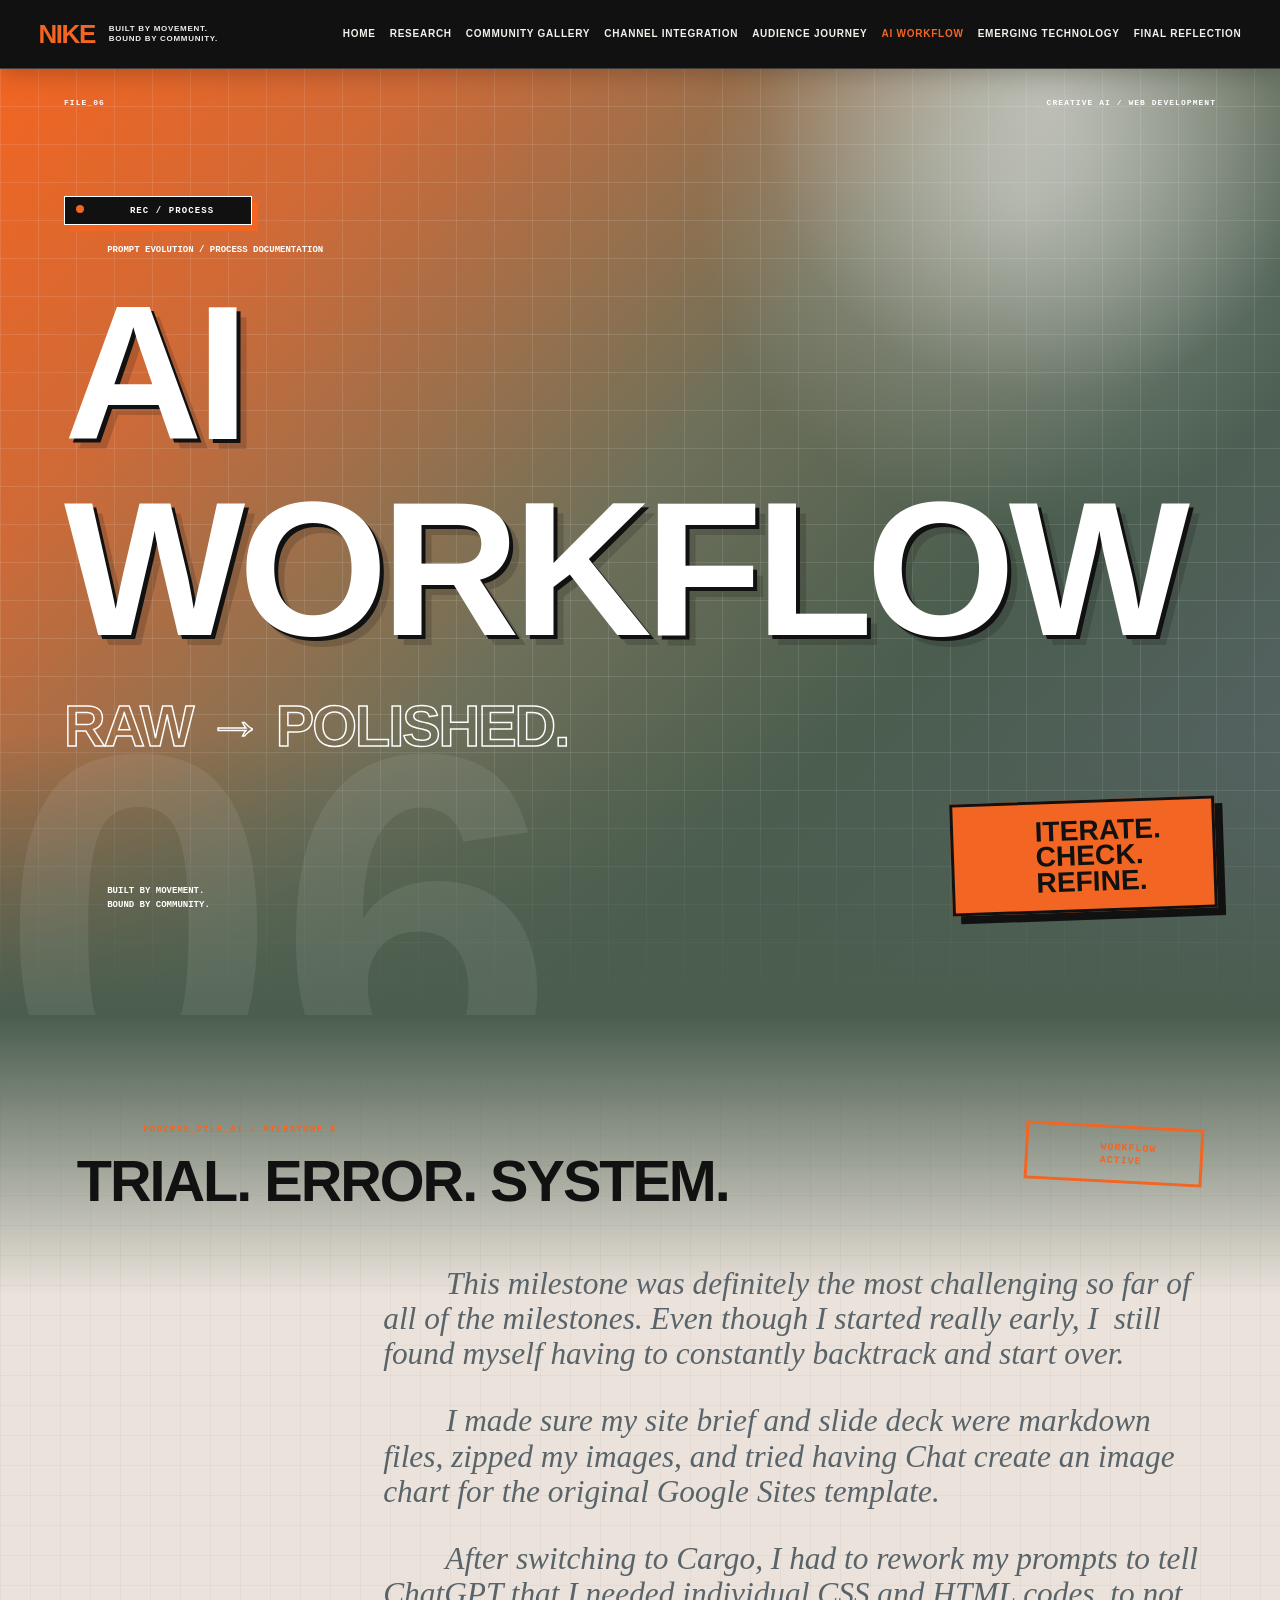
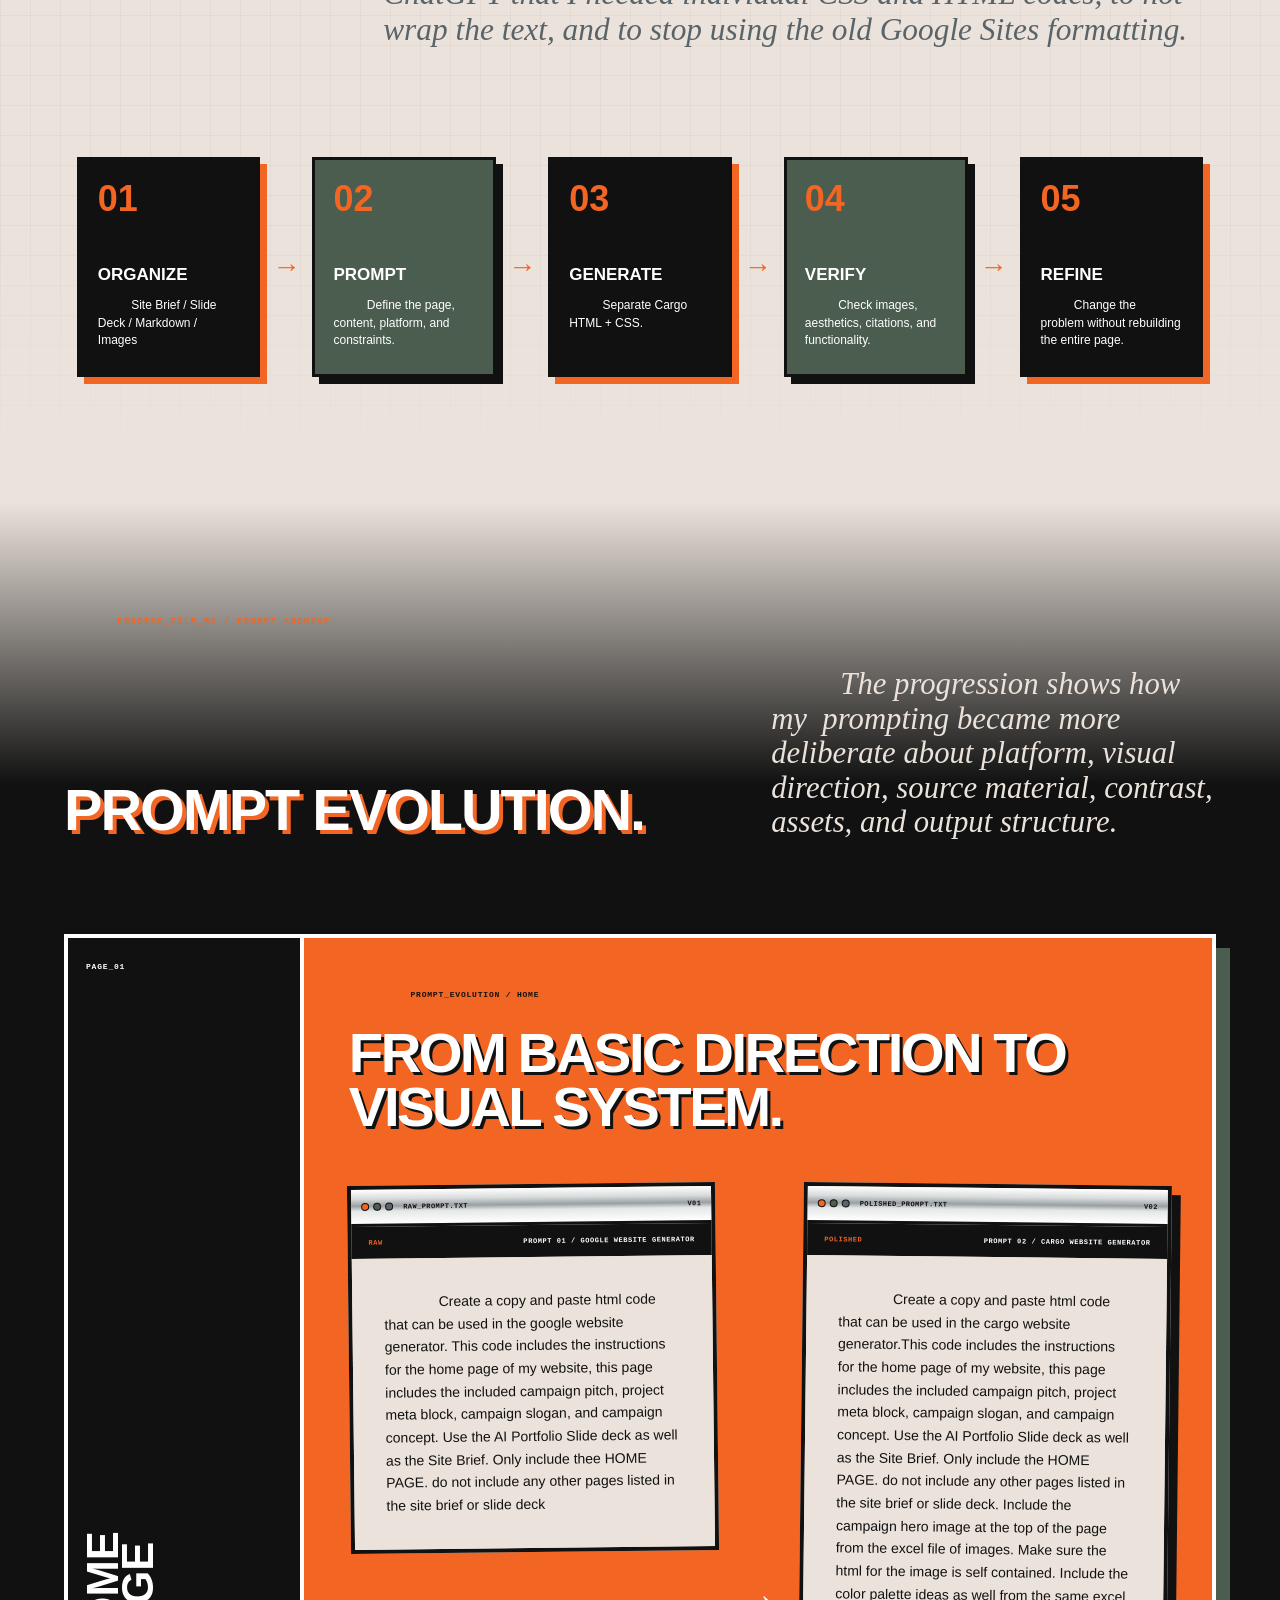
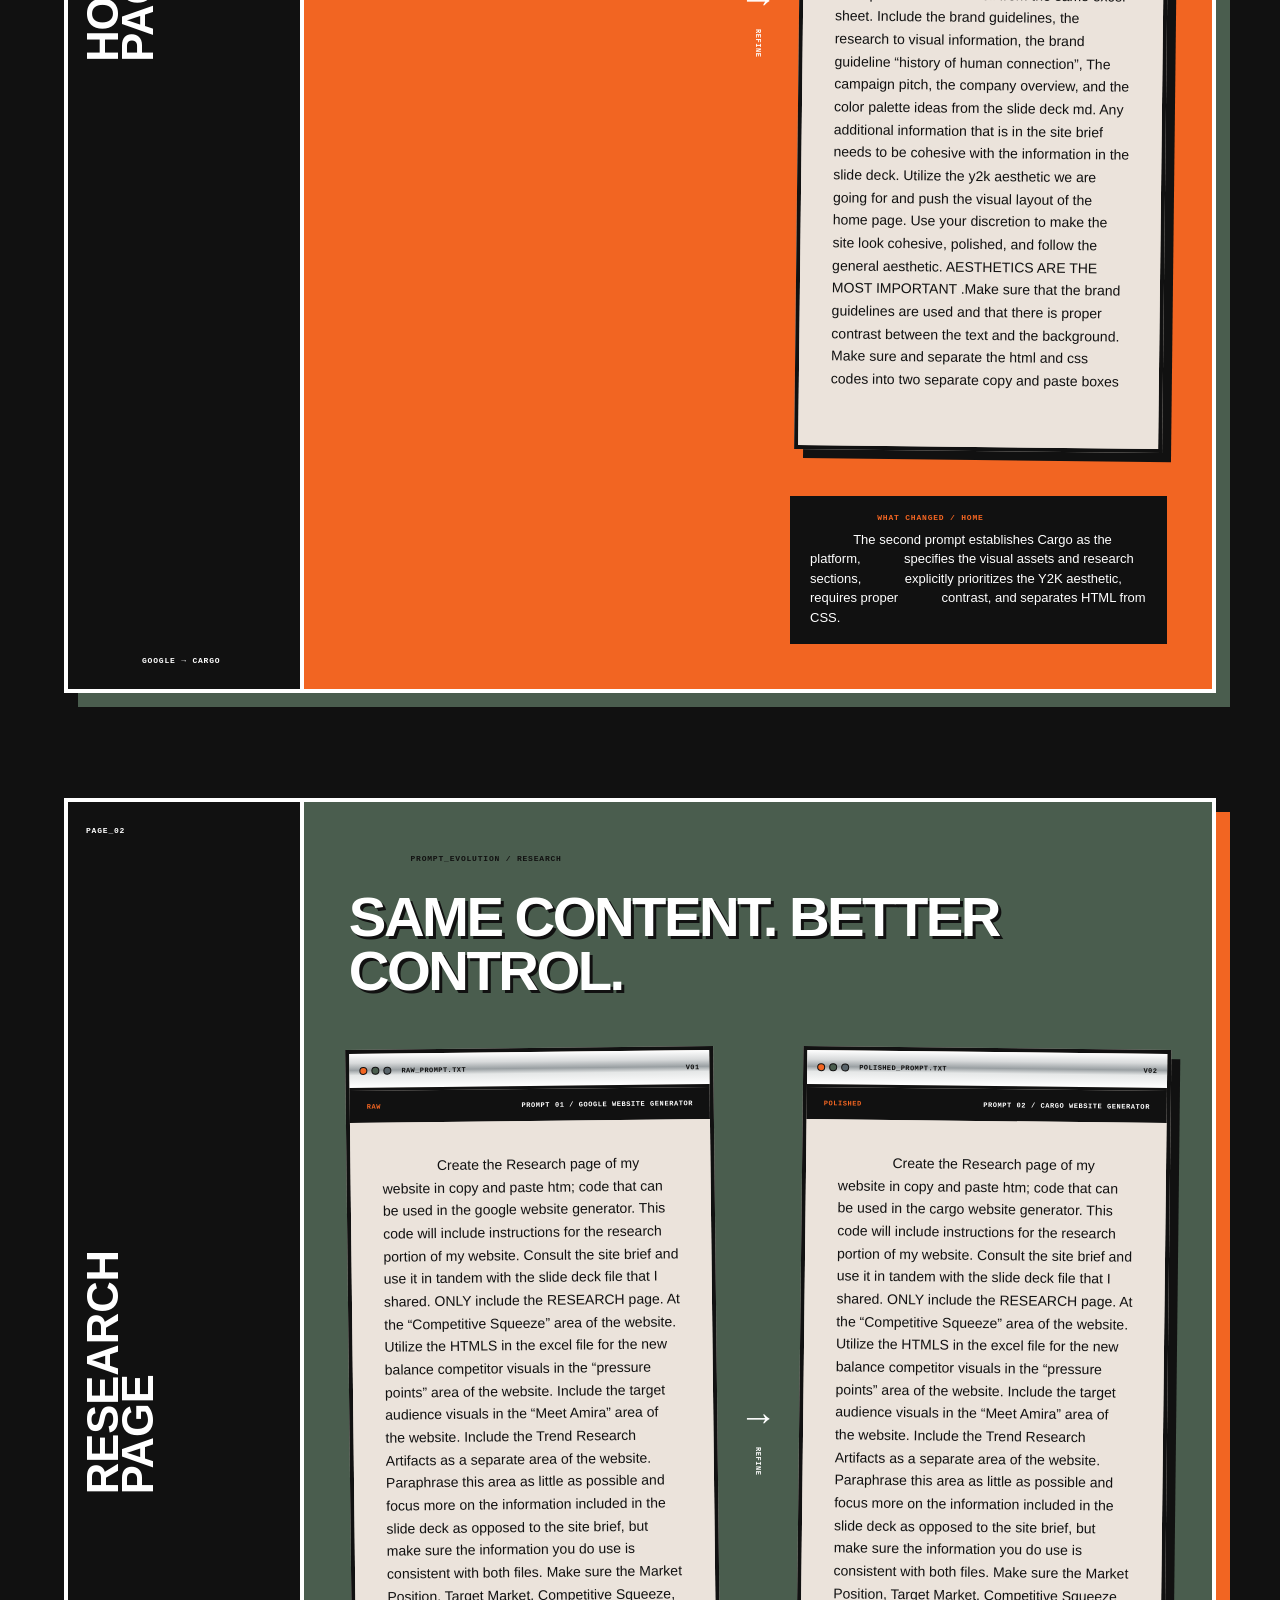
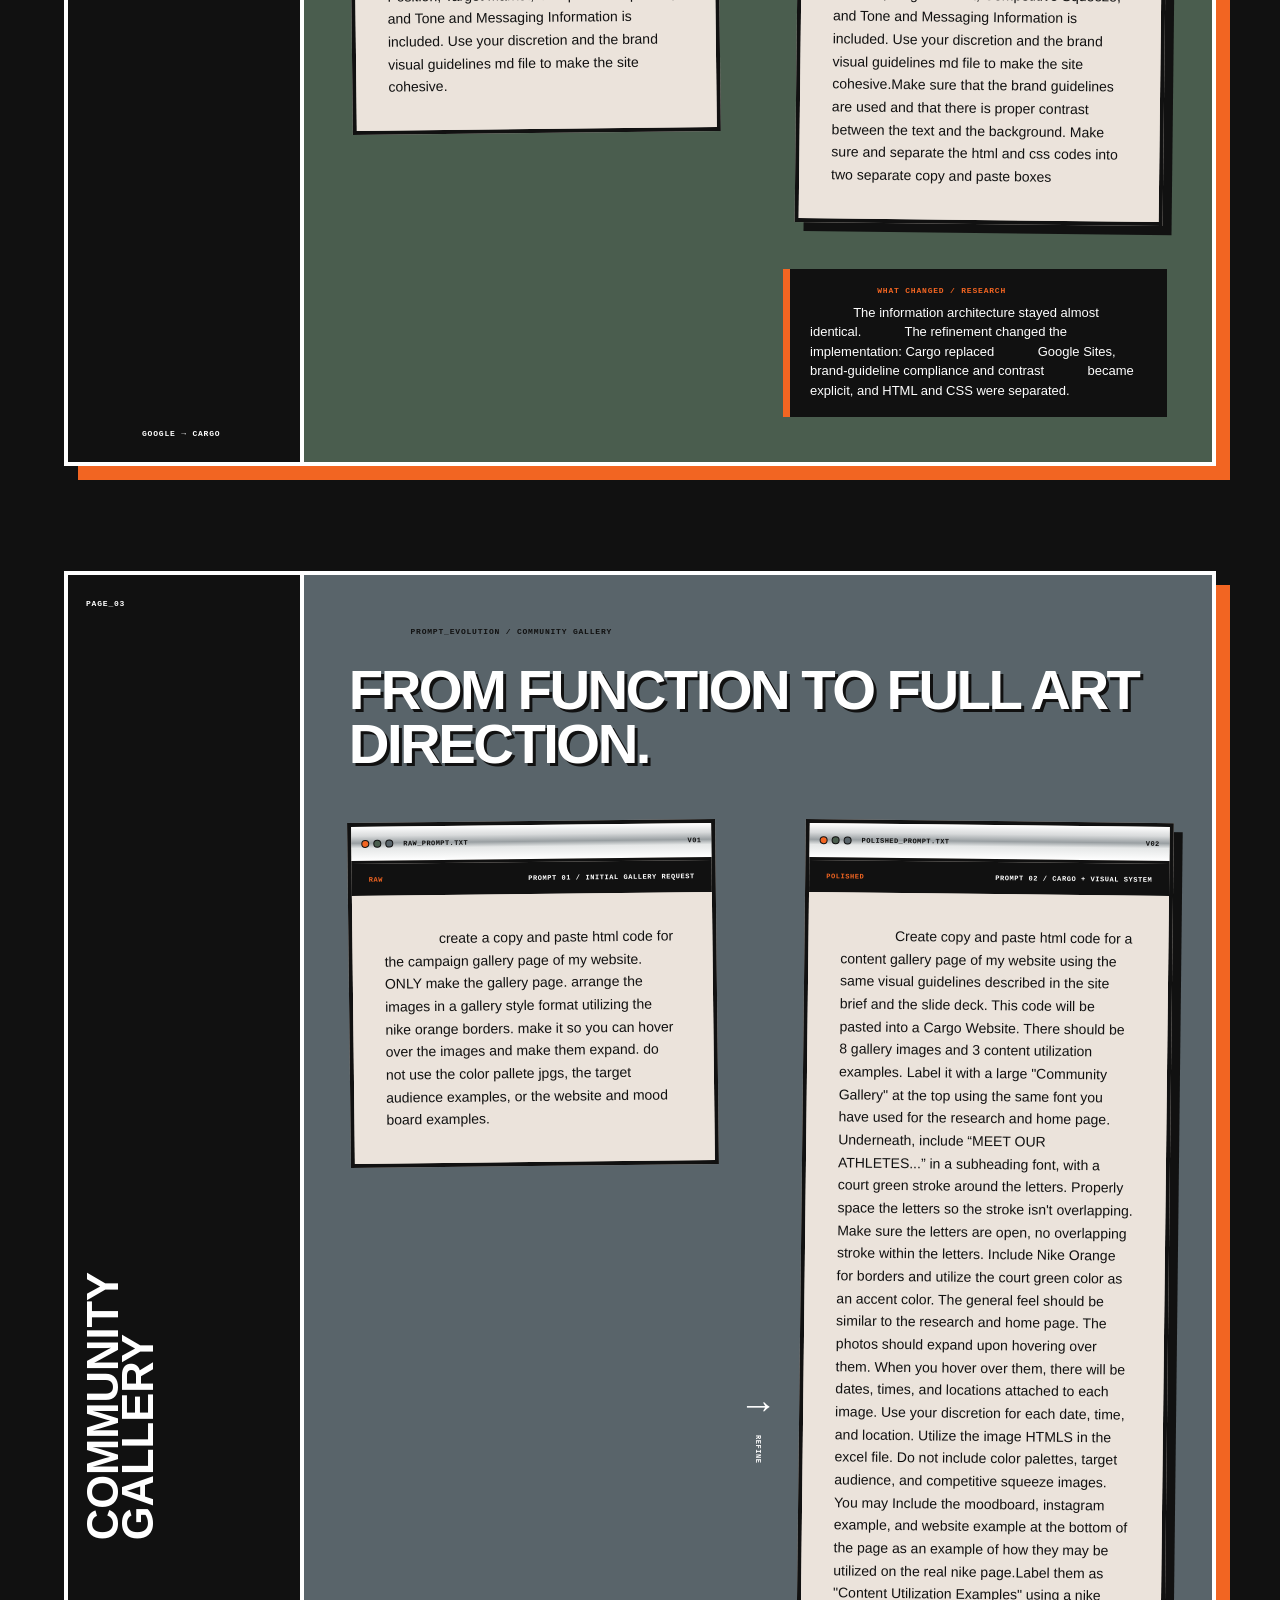
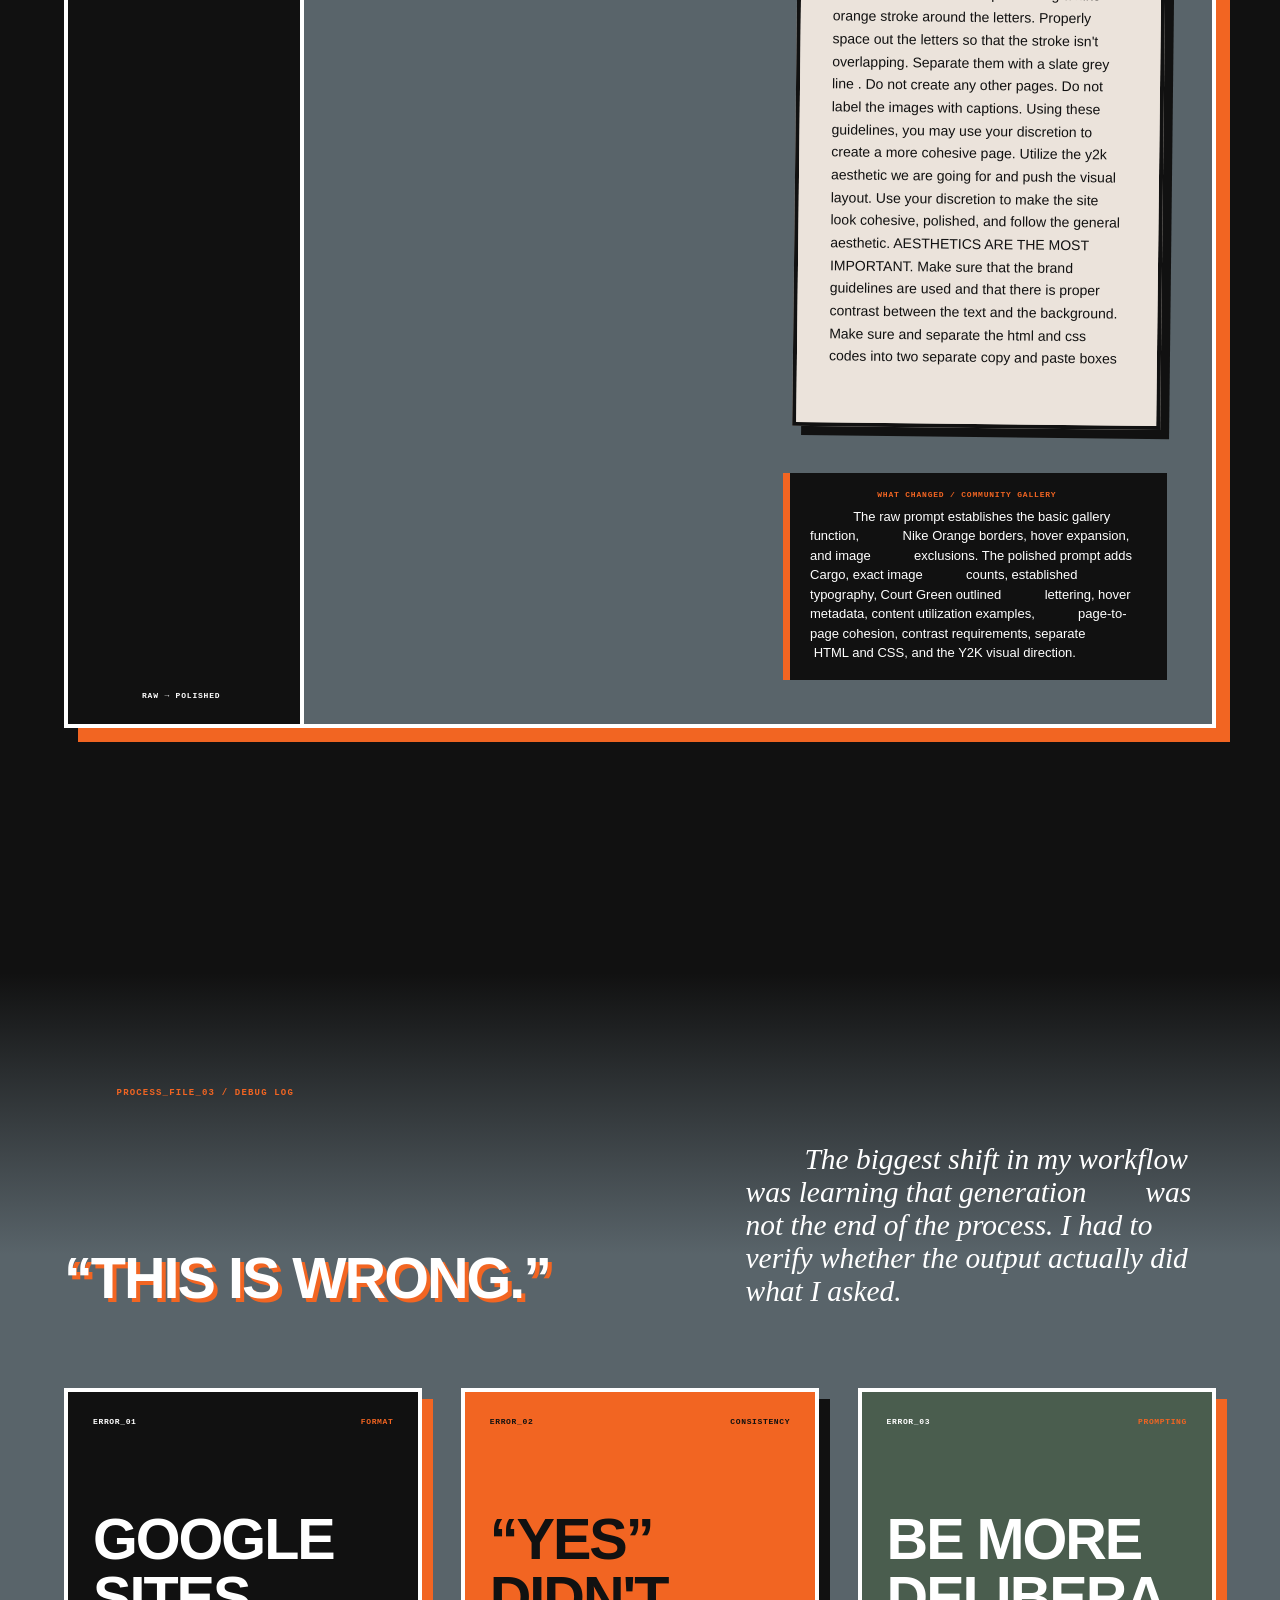
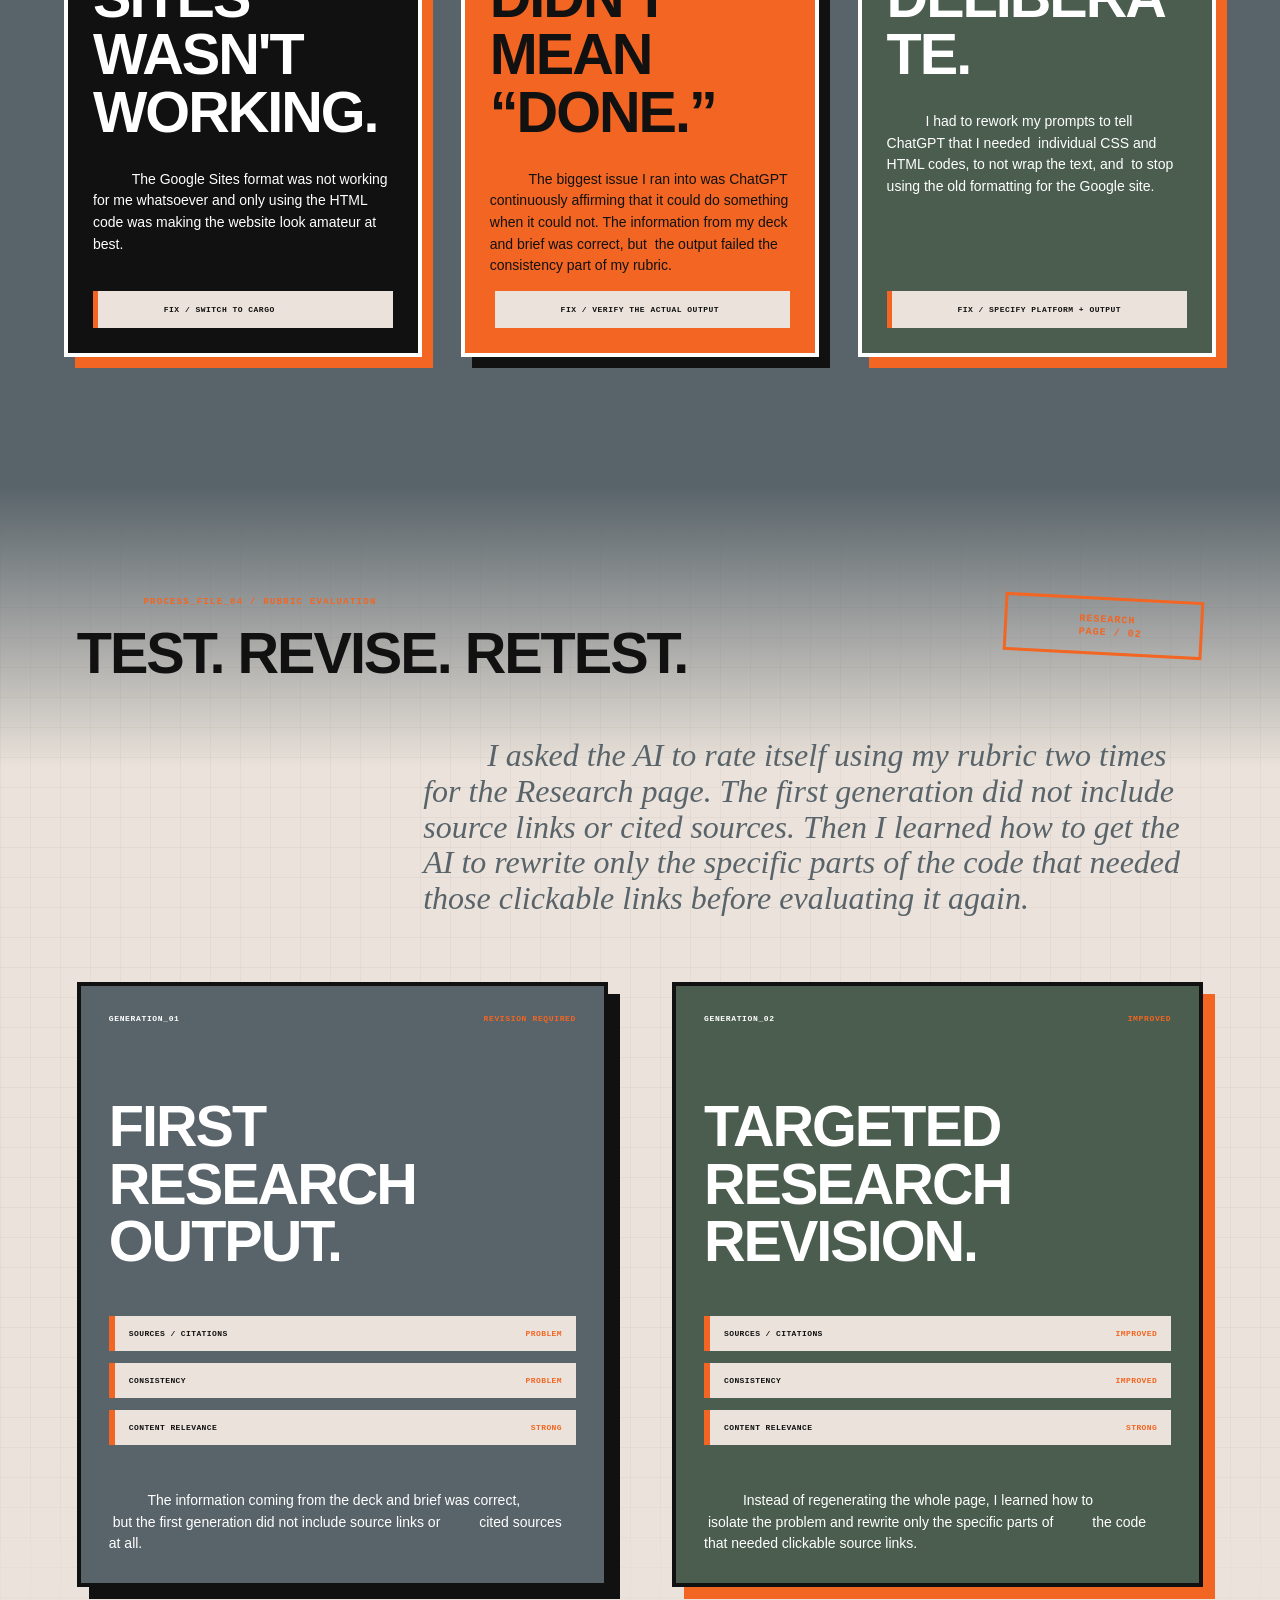
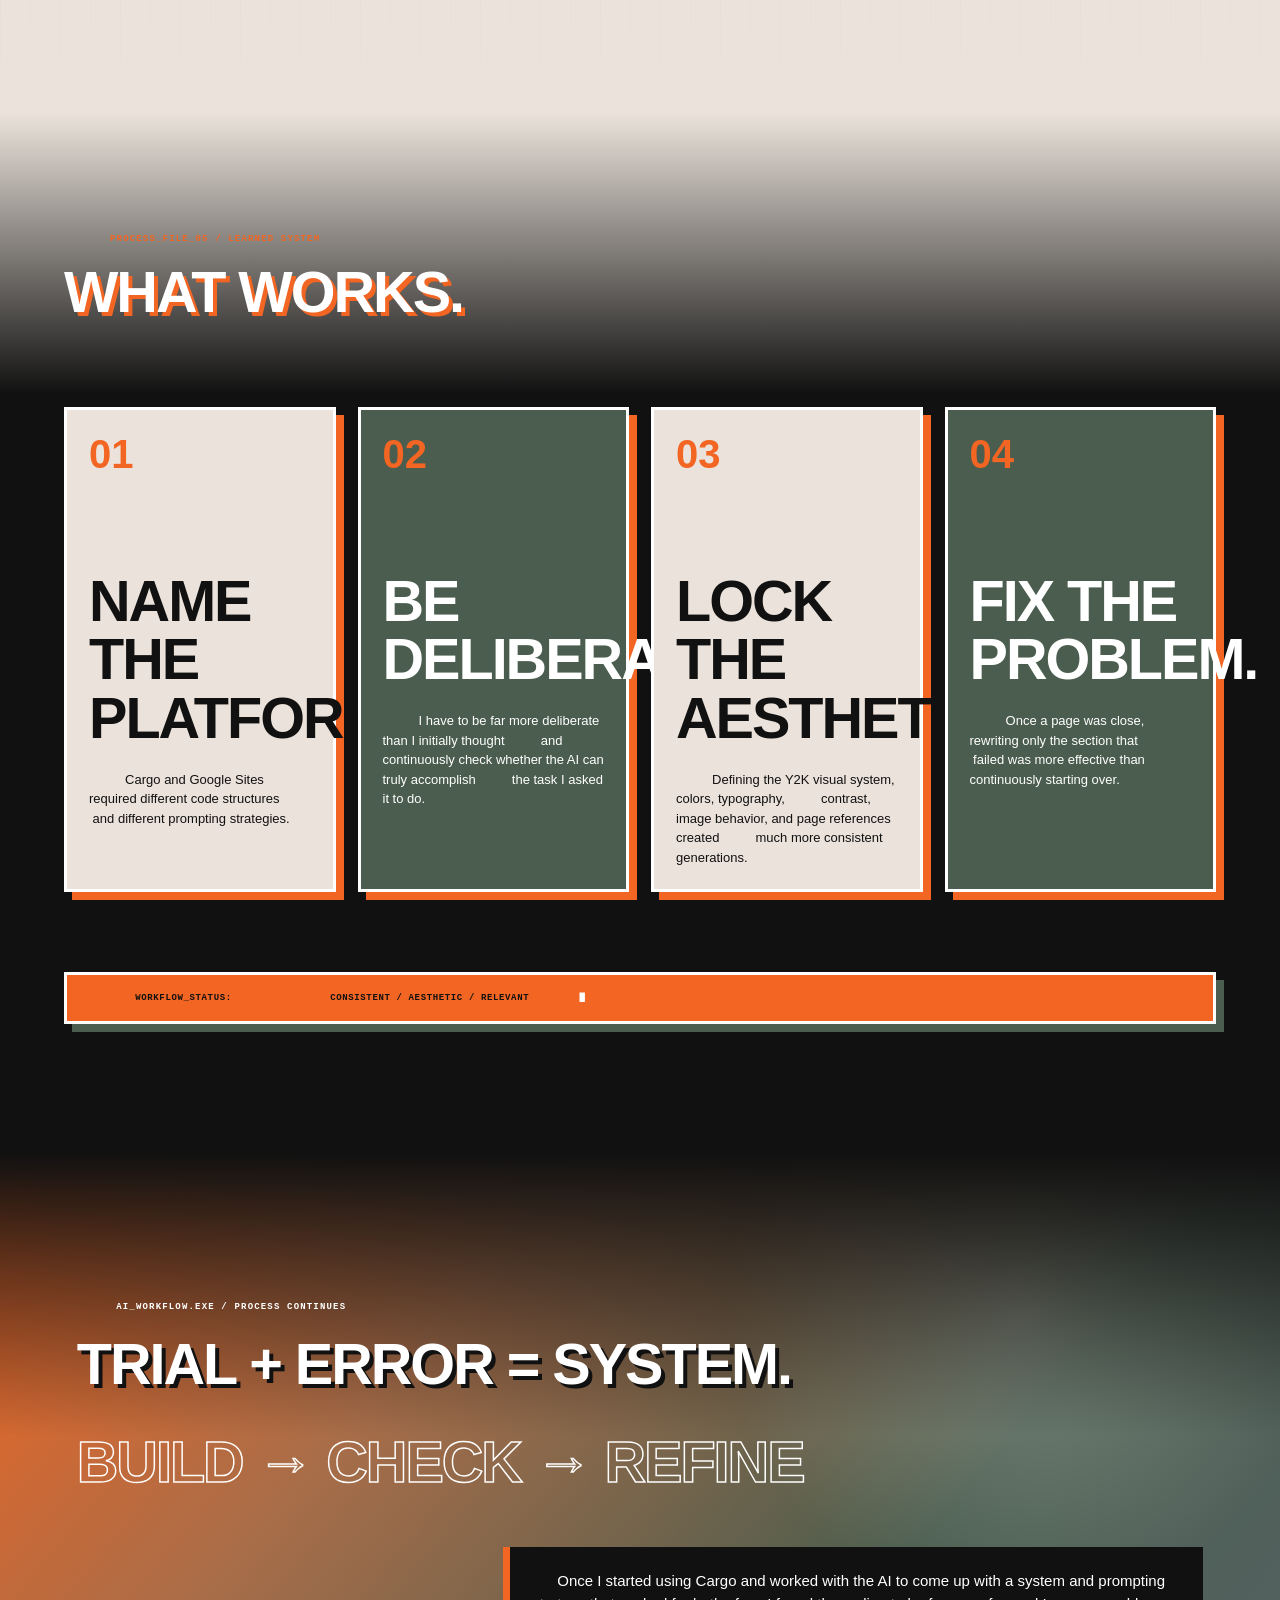
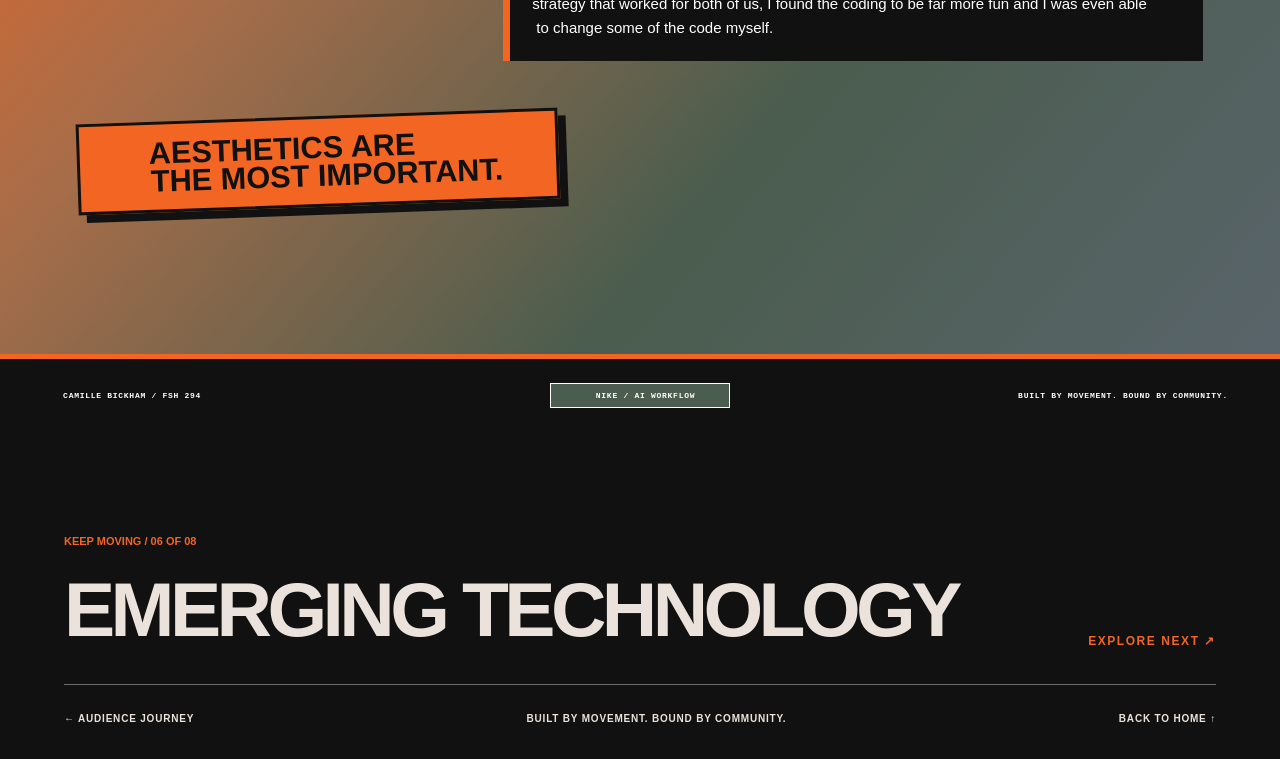
==== commit 749c7f40: "Add files via upload" ====
--- a/ai-workflow.html
+++ b/ai-workflow.html
@@ -5,26 +5,3095 @@
 <meta charset="utf-8"/>
 <meta content="width=device-width, initial-scale=1" name="viewport"/>
 <title>AI Workflow | Nike Creative AI Portfolio</title>
-<link href="css/ai-workflow.css" rel="stylesheet"/>
-<link href="css/portfolio-redesign.css" rel="stylesheet"/><meta content="#111111" name="theme-color"/></head>
-<body class="portfolio-body" data-chapter="06"><a class="skip-to-content" href="#main-content">Skip to content</a><header class="portfolio-header"><div class="portfolio-header-inner">
-<a aria-label="Nike campaign portfolio home" class="portfolio-brand" href="index.html">NIKE<span class="brand-separator"></span><span class="brand-sub">BUILT BY MOVEMENT.<br/>BOUND BY COMMUNITY.</span></a>
-<nav aria-label="Main pages" class="portfolio-nav"><a href="index.html"><span class="nav-index">01</span>HOME</a><a href="research.html"><span class="nav-index">02</span>RESEARCH</a><a href="community-gallery.html"><span class="nav-index">03</span>COMMUNITY GALLERY</a><a href="channel-integration.html"><span class="nav-index">04</span>CHANNEL INTEGRATION</a><a href="audience-journey.html"><span class="nav-index">05</span>AUDIENCE JOURNEY</a><a aria-current="page" href="ai-workflow.html"><span class="nav-index">06</span>AI WORKFLOW</a><a href="emerging-technology.html"><span class="nav-index">07</span>EMERGING TECHNOLOGY</a><a href="final-reflection.html"><span class="nav-index">08</span>FINAL REFLECTION</a></nav>
-<details class="portfolio-mobile"><summary>EXPLORE <span aria-hidden="true">☰</span></summary><nav aria-label="Mobile pages"><a href="index.html"><span class="nav-index">01</span>HOME</a><a href="research.html"><span class="nav-index">02</span>RESEARCH</a><a href="community-gallery.html"><span class="nav-index">03</span>COMMUNITY GALLERY</a><a href="channel-integration.html"><span class="nav-index">04</span>CHANNEL INTEGRATION</a><a href="audience-journey.html"><span class="nav-index">05</span>AUDIENCE JOURNEY</a><a aria-current="page" href="ai-workflow.html"><span class="nav-index">06</span>AI WORKFLOW</a><a href="emerging-technology.html"><span class="nav-index">07</span>EMERGING TECHNOLOGY</a><a href="final-reflection.html"><span class="nav-index">08</span>FINAL REFLECTION</a></nav></details>
-</div></header>
+<link href="css/ai-workflow.css" rel="stylesheet"/><style data-inlined-from="css/ai-workflow.css">/* ============================================================
+NIKE — AI WORKFLOW
+CARGO / FULL-BLEED Y2K PROCESS ARCHIVE
+BUILT BY MOVEMENT. BOUND BY COMMUNITY.
+============================================================ */
+
+
+/* ============================================================
+01 — CARGO RESET
+============================================================ */
+
+html,
+body {
+  margin: 0 !important;
+  padding: 0 !important;
+  width: 100% !important;
+  max-width: none !important;
+  overflow-x: hidden !important;
+  background: #111111 !important;
+}
+
+
+.aiw-page {
+
+  --black: #111111;
+  --white: #FFFFFF;
+  --orange: #F26522;
+  --green: #4A5D4E;
+  --slate: #59646A;
+  --cream: #EBE3DB;
+  --silver: #C9CED0;
+
+  position: relative;
+  left: 50%;
+
+  width: 100vw;
+  max-width: none;
+
+  margin: 0;
+  padding: 0;
+
+  transform: translateX(-50%);
+
+  overflow: hidden;
+
+  color: var(--black);
+  background: var(--cream);
+
+  font-family:
+    Arial,
+    Helvetica,
+    sans-serif;
+
+  font-size: 16px;
+  font-stretch: normal;
+
+  word-spacing: 0 !important;
+}
+
+
+.aiw-page *,
+.aiw-page *::before,
+.aiw-page *::after {
+  box-sizing: border-box;
+}
+
+
+/* ============================================================
+02 — GLOBAL CARGO TYPOGRAPHY RESET
+
+IMPORTANT:
+Cargo can inherit text-align, word-spacing and text-justify
+properties from its global typography settings.
+
+These rules deliberately neutralize those values.
+============================================================ */
+
+.aiw-page p,
+.aiw-page li,
+.aiw-page small,
+.aiw-page a,
+.aiw-page b,
+.aiw-page strong,
+.aiw-page span {
+
+  font-stretch: normal;
+
+  word-spacing: 0 !important;
+
+  text-align-last: auto;
+
+  text-justify: none;
+
+  white-space: normal;
+
+  word-break: normal;
+
+  overflow-wrap: break-word;
+
+  hyphens: none;
+}
+
+
+.aiw-page p {
+
+  letter-spacing: 0 !important;
+
+  word-spacing: 0 !important;
+
+  text-align: left !important;
+
+  text-align-last: auto !important;
+
+  text-justify: none !important;
+
+  text-indent: 0 !important;
+
+  font-kerning: normal;
+
+  font-variant-ligatures: normal;
+}
+
+
+.aiw-page h1,
+.aiw-page h2,
+.aiw-page h3,
+.aiw-page p {
+  margin-top: 0;
+}
+
+
+/* ============================================================
+03 — BACKGROUND GRID
+============================================================ */
+
+.aiw-grid {
+
+  position: absolute;
+  inset: 0;
+
+  pointer-events: none;
+
+  background-image:
+
+    linear-gradient(
+      rgba(255,255,255,.065) 1px,
+      transparent 1px
+    ),
+
+    linear-gradient(
+      90deg,
+      rgba(255,255,255,.065) 1px,
+      transparent 1px
+    );
+
+  background-size: 34px 34px;
+}
+
+
+/* ============================================================
+04 — SYSTEM BAR
+============================================================ */
+
+.aiw-systembar {
+
+  min-height: 48px;
+
+  display: flex;
+
+  align-items: center;
+  justify-content: space-between;
+
+  gap: 18px;
+
+  padding: 9px 18px;
+
+  color: var(--black);
+
+  background:
+    linear-gradient(
+      180deg,
+      #FFFFFF 0%,
+      #F1F2F2 13%,
+      #C9CED0 38%,
+      #878D90 49%,
+      #D5D8D9 58%,
+      #F8F8F8 100%
+    );
+
+  border-bottom: 3px solid var(--black);
+
+  font-family: "Courier New", monospace;
+
+  font-size: 9px;
+  font-weight: 900;
+
+  letter-spacing: .11em;
+  word-spacing: 0 !important;
+}
+
+
+.aiw-system-left,
+.aiw-system-right {
+
+  display: flex;
+
+  align-items: center;
+
+  gap: 8px;
+}
+
+
+.aiw-dot {
+
+  width: 10px;
+  height: 10px;
+
+  display: block;
+
+  flex: 0 0 auto;
+
+  border: 1px solid var(--black);
+  border-radius: 50%;
+}
+
+
+.aiw-dot-orange {
+  background: var(--orange);
+}
+
+
+.aiw-dot-green {
+  background: var(--green);
+}
+
+
+.aiw-dot-slate {
+  background: var(--slate);
+}
+
+
+.aiw-home {
+
+  display: inline-flex;
+
+  align-items: center;
+  justify-content: center;
+
+  min-height: 26px;
+
+  padding: 5px 11px;
+
+  color: var(--white);
+
+  background: var(--black);
+
+  border: 2px solid var(--black);
+
+  box-shadow: 3px 3px 0 var(--orange);
+
+  text-decoration: none;
+
+  font-family: "Courier New", monospace;
+
+  font-size: 9px;
+  font-weight: 900;
+
+  letter-spacing: .13em;
+  word-spacing: 0 !important;
+
+  transition:
+    transform .18s ease,
+    background .18s ease,
+    box-shadow .18s ease;
+}
+
+
+.aiw-home:visited {
+  color: var(--white);
+}
+
+
+.aiw-home:focus-visible {
+
+  outline: 2px solid var(--orange);
+  outline-offset: 3px;
+}
+
+
+/* ============================================================
+05 — HERO
+============================================================ */
+
+.aiw-hero {
+
+  position: relative;
+
+  min-height: 870px;
+
+  display: flex;
+
+  flex-direction: column;
+
+  justify-content: center;
+
+  padding:
+    110px
+    clamp(22px, 5vw, 82px)
+    75px;
+
+  color: var(--white);
+
+  background:
+
+    radial-gradient(
+      circle at 80% 14%,
+      rgba(255,255,255,.34),
+      transparent 25%
+    ),
+
+    linear-gradient(
+      132deg,
+      var(--orange) 0%,
+      #CF6A37 20%,
+      #98704D 36%,
+      #6E705A 48%,
+      var(--green) 68%,
+      var(--slate) 100%
+    );
+
+  border-bottom: 5px solid var(--black);
+
+  overflow: hidden;
+}
+
+
+.aiw-glow {
+
+  position: absolute;
+
+  width: 600px;
+  height: 600px;
+
+  top: -260px;
+  right: -70px;
+
+  background:
+    radial-gradient(
+      circle,
+      rgba(255,255,255,.42),
+      transparent 68%
+    );
+}
+
+
+.aiw-rec {
+
+  position: relative;
+  z-index: 3;
+
+  width: max-content;
+
+  margin-bottom: 28px;
+
+  padding: 8px 11px;
+
+  color: var(--white);
+  background: var(--black);
+
+  border: 1px solid var(--white);
+
+  box-shadow: 6px 6px 0 var(--orange);
+
+  font-family: "Courier New", monospace;
+
+  font-size: 9px;
+  font-weight: 900;
+
+  letter-spacing: .12em;
+  word-spacing: 0 !important;
+}
+
+
+.aiw-rec span {
+
+  display: inline-block;
+
+  width: 8px;
+  height: 8px;
+
+  margin-right: 7px;
+
+  background: var(--orange);
+
+  border-radius: 50%;
+}
+
+
+.aiw-hero-meta {
+
+  position: absolute;
+  z-index: 3;
+
+  top: 30px;
+
+  left: clamp(22px, 5vw, 82px);
+  right: clamp(22px, 5vw, 82px);
+
+  display: flex;
+
+  justify-content: space-between;
+
+  gap: 20px;
+
+  font-family: "Courier New", monospace;
+
+  font-size: 8px;
+  font-weight: 900;
+
+  letter-spacing: .13em;
+  word-spacing: 0 !important;
+}
+
+
+.aiw-hero-copy {
+
+  position: relative;
+  z-index: 3;
+}
+
+
+.aiw-kicker {
+
+  margin-bottom: 20px;
+
+  font-family: "Courier New", monospace;
+
+  font-size: 9px;
+  font-weight: 900;
+
+  letter-spacing: .14em !important;
+  word-spacing: 0 !important;
+}
+
+
+.aiw-hero h1 {
+
+  margin: 0;
+
+  color: var(--white);
+
+  font-family:
+    "Arial Black",
+    Futura,
+    "Helvetica Neue",
+    Arial,
+    sans-serif;
+
+  font-size: clamp(92px, 15vw, 220px);
+
+  font-weight: 900;
+
+  line-height: .68;
+
+  letter-spacing: -.075em;
+
+  text-transform: uppercase;
+
+  text-shadow:
+    4px 4px 0 var(--black),
+    10px 10px 0 rgba(17,17,17,.18);
+}
+
+
+.aiw-hero h2 {
+
+  margin: 48px 0 0;
+
+  color: transparent;
+
+  -webkit-text-fill-color: transparent;
+  -webkit-text-stroke: 1.5px var(--white);
+
+  font-family:
+    "Arial Black",
+    Futura,
+    Arial,
+    sans-serif;
+
+  font-size: clamp(43px, 6vw, 90px);
+
+  font-weight: 900;
+
+  line-height: .78;
+
+  letter-spacing: .035em;
+}
+
+
+.aiw-hero-footer {
+
+  position: relative;
+  z-index: 4;
+
+  display: flex;
+
+  align-items: flex-end;
+  justify-content: space-between;
+
+  gap: 30px;
+
+  margin-top: 65px;
+}
+
+
+.aiw-hero-footer p {
+
+  margin: 0;
+
+  font-family: "Courier New", monospace;
+
+  font-size: 9px;
+  font-weight: 900;
+
+  line-height: 1.5;
+
+  letter-spacing: .12em !important;
+  word-spacing: 0 !important;
+}
+
+
+.aiw-sticker {
+
+  padding: 15px 19px;
+
+  color: var(--black);
+  background: var(--orange);
+
+  border: 3px solid var(--black);
+
+  box-shadow: 8px 8px 0 var(--black);
+
+  font-family:
+    "Arial Black",
+    Arial,
+    sans-serif;
+
+  font-size: clamp(19px, 2.2vw, 31px);
+
+  font-weight: 900;
+
+  line-height: .9;
+
+  transform: rotate(-2deg);
+}
+
+
+.aiw-ghost-number {
+
+  position: absolute;
+
+  right: -3vw;
+  bottom: -7vw;
+
+  color: rgba(255,255,255,.075);
+
+  font-family:
+    "Arial Black",
+    Arial,
+    sans-serif;
+
+  font-size: clamp(270px, 39vw, 600px);
+
+  font-weight: 900;
+
+  line-height: .7;
+}
+
+
+/* ============================================================
+06 — LIGHT SECTIONS
+============================================================ */
+
+.aiw-intro,
+.aiw-rubric {
+
+  position: relative;
+
+  padding:
+    110px
+    clamp(22px, 6vw, 100px)
+    125px;
+
+  background-color: var(--cream);
+
+  background-image:
+
+    linear-gradient(
+      rgba(17,17,17,.035) 1px,
+      transparent 1px
+    ),
+
+    linear-gradient(
+      90deg,
+      rgba(17,17,17,.035) 1px,
+      transparent 1px
+    );
+
+  background-size: 30px 30px;
+
+  border-bottom: 5px solid var(--black);
+}
+
+
+.aiw-section-header {
+
+  display: flex;
+
+  align-items: flex-start;
+  justify-content: space-between;
+
+  gap: 45px;
+}
+
+
+.aiw-label {
+
+  display: block;
+
+  margin-bottom: 17px;
+
+  color: var(--orange);
+
+  font-family: "Courier New", monospace;
+
+  font-size: 9px;
+  font-weight: 900;
+
+  letter-spacing: .14em;
+  word-spacing: 0 !important;
+}
+
+
+.aiw-section-header h2 {
+
+  margin: 0;
+
+  font-family:
+    "Arial Black",
+    Futura,
+    Arial,
+    sans-serif;
+
+  font-size: clamp(70px, 10vw, 150px);
+
+  font-weight: 900;
+
+  line-height: .7;
+
+  letter-spacing: -.065em;
+}
+
+
+.aiw-stamp {
+
+  flex: 0 0 auto;
+
+  padding: 13px 16px;
+
+  color: var(--orange);
+
+  border: 3px solid var(--orange);
+
+  font-family: "Courier New", monospace;
+
+  font-size: 10px;
+  font-weight: 900;
+
+  line-height: 1.3;
+
+  letter-spacing: .1em;
+  word-spacing: 0 !important;
+
+  text-align: center;
+
+  transform: rotate(3deg);
+}
+
+
+/* ============================================================
+07 — INTRO
+============================================================ */
+
+.aiw-intro-copy {
+
+  width: min(820px, 100%);
+
+  margin:
+    55px
+    0
+    75px
+    auto;
+}
+
+
+.aiw-intro-copy p {
+
+  color: var(--slate);
+
+  font-family:
+    "Times New Roman",
+    Times,
+    serif;
+
+  font-size: clamp(22px, 2.45vw, 35px);
+
+  font-style: italic;
+
+  line-height: 1.13;
+
+  letter-spacing: 0 !important;
+  word-spacing: 0 !important;
+
+  text-align: left !important;
+  text-justify: none !important;
+}
+
+
+.aiw-intro-copy p + p {
+
+  margin-top: 28px;
+}
+
+
+.aiw-process-strip {
+
+  display: grid;
+
+  grid-template-columns:
+    1fr auto
+    1fr auto
+    1fr auto
+    1fr auto
+    1fr;
+
+  gap: 12px;
+
+  align-items: stretch;
+}
+
+
+.aiw-process-strip article {
+
+  min-height: 220px;
+
+  padding: 18px;
+
+  color: var(--white);
+  background: var(--black);
+
+  border: 3px solid var(--black);
+
+  box-shadow: 7px 7px 0 var(--orange);
+}
+
+
+.aiw-process-strip article:nth-of-type(even) {
+
+  background: var(--green);
+
+  box-shadow: 7px 7px 0 var(--black);
+}
+
+
+.aiw-process-strip b {
+
+  display: block;
+
+  color: var(--orange);
+
+  font-family:
+    "Arial Black",
+    Arial,
+    sans-serif;
+
+  font-size: 36px;
+}
+
+
+.aiw-process-strip span {
+
+  display: block;
+
+  margin: 45px 0 12px;
+
+  font-family:
+    "Arial Black",
+    Arial,
+    sans-serif;
+
+  font-size: 17px;
+
+  font-weight: 900;
+}
+
+
+.aiw-process-strip p {
+
+  margin: 0;
+
+  font-size: 12px;
+
+  line-height: 1.45;
+
+  letter-spacing: 0 !important;
+  word-spacing: 0 !important;
+
+  text-align: left !important;
+}
+
+
+.aiw-process-strip > i {
+
+  align-self: center;
+
+  color: var(--orange);
+
+  font-family:
+    "Arial Black",
+    Arial,
+    sans-serif;
+
+  font-size: 28px;
+
+  font-style: normal;
+}
+
+
+/* ============================================================
+08 — PROMPT ARCHIVE
+============================================================ */
+
+.aiw-prompts {
+
+  position: relative;
+
+  padding:
+    115px
+    clamp(22px, 5vw, 82px)
+    140px;
+
+  color: var(--white);
+  background: var(--black);
+
+  border-bottom: 5px solid var(--orange);
+
+  overflow: hidden;
+}
+
+
+.aiw-prompts > * {
+
+  position: relative;
+  z-index: 2;
+}
+
+
+.aiw-prompts-header {
+
+  display: grid;
+
+  grid-template-columns: 1.2fr .8fr;
+
+  gap: 40px;
+
+  align-items: end;
+
+  margin-bottom: 95px;
+}
+
+
+.aiw-prompts-header > span {
+
+  grid-column: 1 / -1;
+
+  color: var(--orange);
+
+  font-family: "Courier New", monospace;
+
+  font-size: 9px;
+  font-weight: 900;
+
+  letter-spacing: .14em;
+  word-spacing: 0 !important;
+}
+
+
+.aiw-prompts-header h2 {
+
+  margin: 0;
+
+  font-family:
+    "Arial Black",
+    Futura,
+    Arial,
+    sans-serif;
+
+  font-size: clamp(76px, 11vw, 165px);
+
+  font-weight: 900;
+
+  line-height: .69;
+
+  letter-spacing: -.07em;
+
+  text-shadow: 4px 4px 0 var(--orange);
+}
+
+
+.aiw-prompts-header p {
+
+  margin: 0;
+
+  color: var(--cream);
+
+  font-family:
+    "Times New Roman",
+    Times,
+    serif;
+
+  font-size: clamp(21px, 2.4vw, 34px);
+
+  font-style: italic;
+
+  line-height: 1.12;
+
+  letter-spacing: 0 !important;
+  word-spacing: 0 !important;
+
+  text-align: left !important;
+  text-justify: none !important;
+}
+
+
+/* ============================================================
+09 — PROMPT CASE
+============================================================ */
+
+.aiw-prompt-case {
+
+  display: grid;
+
+  grid-template-columns:
+    minmax(175px, .26fr)
+    1fr;
+
+  margin-bottom: 105px;
+
+  color: var(--black);
+  background: var(--orange);
+
+  border: 4px solid var(--white);
+
+  box-shadow: 14px 14px 0 var(--green);
+}
+
+
+.aiw-case-green {
+
+  background: var(--green);
+
+  box-shadow: 14px 14px 0 var(--orange);
+}
+
+
+.aiw-case-slate {
+
+  background: var(--slate);
+
+  box-shadow: 14px 14px 0 var(--orange);
+}
+
+
+.aiw-case-sidebar {
+
+  min-height: 100%;
+
+  display: flex;
+
+  flex-direction: column;
+
+  padding: 24px 18px;
+
+  color: var(--white);
+  background: var(--black);
+
+  border-right: 4px solid var(--white);
+}
+
+
+.aiw-case-sidebar span,
+.aiw-case-sidebar small {
+
+  font-family: "Courier New", monospace;
+
+  font-size: 8px;
+
+  font-weight: 900;
+
+  letter-spacing: .1em;
+  word-spacing: 0 !important;
+}
+
+
+.aiw-case-sidebar strong {
+
+  margin: auto 0;
+
+  font-family:
+    "Arial Black",
+    Arial,
+    sans-serif;
+
+  font-size: clamp(27px, 3.4vw, 52px);
+
+  line-height: .8;
+
+  writing-mode: vertical-rl;
+
+  transform: rotate(180deg);
+}
+
+
+.aiw-case-content {
+
+  min-width: 0;
+
+  padding: clamp(25px, 3.5vw, 50px);
+}
+
+
+.aiw-case-title {
+
+  position: relative;
+
+  margin-bottom: 50px;
+}
+
+
+.aiw-case-title span {
+
+  font-family: "Courier New", monospace;
+
+  font-size: 8px;
+
+  font-weight: 900;
+
+  letter-spacing: .1em;
+  word-spacing: 0 !important;
+}
+
+
+.aiw-case-title h3 {
+
+  margin: 25px 0 0;
+
+  color: var(--white);
+
+  font-family:
+    "Arial Black",
+    Arial,
+    sans-serif;
+
+  font-size: clamp(43px, 6vw, 87px);
+
+  font-weight: 900;
+
+  line-height: .73;
+
+  letter-spacing: -.055em;
+
+  text-shadow: 3px 3px 0 var(--black);
+}
+
+
+/* ============================================================
+10 — RAW / POLISHED PROMPT WINDOWS
+============================================================ */
+
+.aiw-comparison {
+
+  display: grid;
+
+  grid-template-columns:
+    minmax(0, 1fr)
+    auto
+    minmax(0, 1fr);
+
+  gap: 22px;
+
+  align-items: start;
+}
+
+
+.aiw-prompt-window {
+
+  min-width: 0;
+
+  color: var(--black);
+  background: var(--cream);
+
+  border: 4px solid var(--black);
+}
+
+
+.aiw-raw {
+
+  transform: rotate(-.65deg);
+}
+
+
+.aiw-polished {
+
+  transform: rotate(.65deg);
+
+  box-shadow: 9px 9px 0 var(--black);
+}
+
+
+.aiw-windowbar {
+
+  min-height: 37px;
+
+  display: grid;
+
+  grid-template-columns:
+    auto
+    1fr
+    auto;
+
+  align-items: center;
+
+  gap: 10px;
+
+  padding: 7px 10px;
+
+  background:
+    linear-gradient(
+      180deg,
+      #FFFFFF 0%,
+      #D8DADB 27%,
+      #999FA2 48%,
+      #E5E7E7 63%,
+      #FFFFFF 100%
+    );
+
+  border-bottom: 3px solid var(--black);
+
+  font-family: "Courier New", monospace;
+
+  font-size: 7px;
+
+  font-weight: 900;
+
+  letter-spacing: .06em;
+  word-spacing: 0 !important;
+}
+
+
+.aiw-windowbar > div {
+
+  display: flex;
+
+  gap: 4px;
+}
+
+
+.aiw-windowbar i {
+
+  display: block;
+
+  width: 8px;
+  height: 8px;
+
+  background: var(--orange);
+
+  border: 1px solid var(--black);
+
+  border-radius: 50%;
+}
+
+
+.aiw-windowbar i:nth-child(2) {
+
+  background: var(--green);
+}
+
+
+.aiw-windowbar i:nth-child(3) {
+
+  background: var(--slate);
+}
+
+
+.aiw-prompt-status {
+
+  display: flex;
+
+  justify-content: space-between;
+
+  gap: 12px;
+
+  padding: 12px 17px;
+
+  color: var(--white);
+  background: var(--black);
+
+  font-family: "Courier New", monospace;
+
+  font-size: 7px;
+
+  font-weight: 900;
+
+  letter-spacing: .08em;
+  word-spacing: 0 !important;
+}
+
+
+.aiw-prompt-status span:first-child {
+
+  color: var(--orange);
+}
+
+
+/* ============================================================
+11 — CRITICAL PROMPT TEXT SPACING FIX
+
+This is intentionally aggressive because Cargo can inherit
+justification and spacing values into embedded page content.
+============================================================ */
+
+.aiw-prompt-window > p {
+
+  display: block !important;
+
+  width: 100% !important;
+  max-width: none !important;
+
+  margin: 0 !important;
+
+  padding:
+    clamp(22px, 2.5vw, 36px) !important;
+
+  color: var(--black) !important;
+
+  background: var(--cream) !important;
+
+  font-family:
+    Arial,
+    Helvetica,
+    sans-serif !important;
+
+  font-size: 14px !important;
+
+  font-style: normal !important;
+
+  font-weight: 400 !important;
+
+  font-stretch: normal !important;
+
+  font-kerning: normal !important;
+
+  font-variant: normal !important;
+
+  font-variant-ligatures: normal !important;
+
+  line-height: 1.62 !important;
+
+  letter-spacing: 0 !important;
+
+  word-spacing: 0 !important;
+
+  text-align: left !important;
+
+  text-align-last: auto !important;
+
+  text-justify: none !important;
+
+  text-indent: 0 !important;
+
+  text-transform: none !important;
+
+  white-space: normal !important;
+
+  word-break: normal !important;
+
+  overflow-wrap: break-word !important;
+
+  hyphens: none !important;
+
+  columns: auto !important;
+
+  column-count: auto !important;
+
+  column-width: auto !important;
+}
+
+
+.aiw-transform {
+
+  align-self: center;
+
+  display: flex;
+
+  flex-direction: column;
+
+  align-items: center;
+
+  gap: 8px;
+
+  color: var(--white);
+}
+
+
+.aiw-transform span {
+
+  font-family:
+    "Arial Black",
+    Arial,
+    sans-serif;
+
+  font-size: 38px;
+}
+
+
+.aiw-transform small {
+
+  font-family: "Courier New", monospace;
+
+  font-size: 7px;
+
+  font-weight: 900;
+
+  letter-spacing: .08em;
+
+  word-spacing: 0 !important;
+
+  writing-mode: vertical-rl;
+}
+
+
+.aiw-change {
+
+  margin:
+    45px
+    0
+    0
+    calc(50% + 25px);
+
+  padding: 17px 20px;
+
+  color: var(--white);
+  background: var(--black);
+
+  border-left: 7px solid var(--orange);
+}
+
+
+.aiw-change span {
+
+  display: block;
+
+  margin-bottom: 8px;
+
+  color: var(--orange);
+
+  font-family: "Courier New", monospace;
+
+  font-size: 8px;
+
+  font-weight: 900;
+
+  letter-spacing: .1em;
+  word-spacing: 0 !important;
+}
+
+
+.aiw-change p {
+
+  margin: 0;
+
+  color: var(--white);
+
+  font-family:
+    Arial,
+    Helvetica,
+    sans-serif;
+
+  font-size: 13px;
+
+  font-weight: 400;
+
+  line-height: 1.5;
+
+  letter-spacing: 0 !important;
+  word-spacing: 0 !important;
+
+  text-align: left !important;
+  text-justify: none !important;
+}
+
+
+/* ============================================================
+12 — ERROR LOG
+============================================================ */
+
+.aiw-errors {
+
+  padding:
+    115px
+    clamp(22px, 5vw, 82px)
+    130px;
+
+  color: var(--white);
+  background: var(--slate);
+
+  border-bottom: 5px solid var(--black);
+}
+
+
+.aiw-error-header {
+
+  display: grid;
+
+  grid-template-columns: 1.15fr .85fr;
+
+  gap: 45px;
+
+  align-items: end;
+
+  margin-bottom: 80px;
+}
+
+
+.aiw-error-header > span {
+
+  grid-column: 1 / -1;
+
+  color: var(--orange);
+
+  font-family: "Courier New", monospace;
+
+  font-size: 9px;
+
+  font-weight: 900;
+
+  letter-spacing: .13em;
+  word-spacing: 0 !important;
+}
+
+
+.aiw-error-header h2 {
+
+  margin: 0;
+
+  font-family:
+    "Arial Black",
+    Futura,
+    Arial,
+    sans-serif;
+
+  font-size: clamp(74px, 10vw, 150px);
+
+  font-weight: 900;
+
+  line-height: .69;
+
+  letter-spacing: -.07em;
+
+  text-shadow: 4px 4px 0 var(--orange);
+}
+
+
+.aiw-error-header p {
+
+  margin: 0;
+
+  color: var(--white);
+
+  font-family:
+    "Times New Roman",
+    Times,
+    serif;
+
+  font-size: clamp(21px, 2.3vw, 32px);
+
+  font-style: italic;
+
+  line-height: 1.12;
+
+  letter-spacing: 0 !important;
+  word-spacing: 0 !important;
+
+  text-align: left !important;
+  text-justify: none !important;
+}
+
+
+.aiw-error-grid {
+
+  display: grid;
+
+  grid-template-columns:
+    repeat(3, 1fr);
+
+  gap: clamp(24px, 3vw, 42px);
+}
+
+
+.aiw-error-card {
+
+  min-height: 540px;
+
+  display: flex;
+
+  flex-direction: column;
+
+  padding: 25px;
+
+  color: var(--white);
+  background: var(--black);
+
+  border: 4px solid var(--white);
+
+  box-shadow: 11px 11px 0 var(--orange);
+}
+
+
+.aiw-error-orange {
+
+  color: var(--black);
+  background: var(--orange);
+
+  box-shadow: 11px 11px 0 var(--black);
+}
+
+
+.aiw-error-green {
+
+  color: var(--white);
+  background: var(--green);
+
+  box-shadow: 11px 11px 0 var(--orange);
+}
+
+
+.aiw-error-card-top {
+
+  display: flex;
+
+  justify-content: space-between;
+
+  gap: 12px;
+
+  font-family: "Courier New", monospace;
+
+  font-size: 8px;
+
+  font-weight: 900;
+
+  letter-spacing: .08em;
+  word-spacing: 0 !important;
+}
+
+
+.aiw-error-card-top b {
+
+  color: var(--orange);
+}
+
+
+.aiw-error-orange .aiw-error-card-top b {
+
+  color: var(--black);
+}
+
+
+.aiw-error-card h3 {
+
+  margin: 85px 0 27px;
+
+  font-family:
+    "Arial Black",
+    Arial,
+    sans-serif;
+
+  font-size: clamp(34px, 3.8vw, 57px);
+
+  font-weight: 900;
+
+  line-height: .79;
+
+  letter-spacing: -.04em;
+}
+
+
+.aiw-error-card p {
+
+  font-family:
+    Arial,
+    Helvetica,
+    sans-serif;
+
+  font-size: 14px;
+
+  line-height: 1.55;
+
+  letter-spacing: 0 !important;
+  word-spacing: 0 !important;
+
+  text-align: left !important;
+  text-justify: none !important;
+}
+
+
+.aiw-fix {
+
+  margin-top: auto;
+
+  padding: 13px;
+
+  color: var(--black);
+  background: var(--cream);
+
+  border-left: 5px solid var(--orange);
+
+  font-family: "Courier New", monospace;
+
+  font-size: 8px;
+
+  font-weight: 900;
+
+  line-height: 1.4;
+
+  letter-spacing: .06em;
+  word-spacing: 0 !important;
+}
+
+
+/* ============================================================
+13 — RUBRIC
+============================================================ */
+
+.aiw-rubric-intro {
+
+  width: min(780px, 100%);
+
+  margin:
+    55px
+    0
+    65px
+    auto;
+}
+
+
+.aiw-rubric-intro p {
+
+  margin: 0;
+
+  color: var(--slate);
+
+  font-family:
+    "Times New Roman",
+    Times,
+    serif;
+
+  font-size: clamp(22px, 2.5vw, 36px);
+
+  font-style: italic;
+
+  line-height: 1.12;
+
+  letter-spacing: 0 !important;
+  word-spacing: 0 !important;
+
+  text-align: left !important;
+  text-justify: none !important;
+}
+
+
+.aiw-rubric-grid {
+
+  display: grid;
+
+  grid-template-columns:
+    1fr
+    1fr;
+
+  gap: clamp(30px, 5vw, 70px);
+}
+
+
+.aiw-eval {
+
+  min-height: 580px;
+
+  padding: 28px;
+
+  color: var(--white);
+
+  border: 4px solid var(--black);
+}
+
+
+.aiw-eval-one {
+
+  background: var(--slate);
+
+  box-shadow: 12px 12px 0 var(--black);
+}
+
+
+.aiw-eval-two {
+
+  background: var(--green);
+
+  box-shadow: 12px 12px 0 var(--orange);
+}
+
+
+.aiw-eval-top {
+
+  display: flex;
+
+  justify-content: space-between;
+
+  gap: 12px;
+
+  font-family: "Courier New", monospace;
+
+  font-size: 8px;
+
+  font-weight: 900;
+
+  letter-spacing: .08em;
+  word-spacing: 0 !important;
+}
+
+
+.aiw-eval-top b {
+
+  color: var(--orange);
+}
+
+
+.aiw-eval h3 {
+
+  margin: 75px 0 45px;
+
+  font-family:
+    "Arial Black",
+    Arial,
+    sans-serif;
+
+  font-size: clamp(37px, 4.4vw, 65px);
+
+  font-weight: 900;
+
+  line-height: .78;
+
+  letter-spacing: -.04em;
+}
+
+
+.aiw-eval-row {
+
+  display: flex;
+
+  justify-content: space-between;
+
+  align-items: center;
+
+  gap: 20px;
+
+  margin-bottom: 12px;
+
+  padding: 13px 14px;
+
+  color: var(--black);
+  background: var(--cream);
+
+  border-left: 6px solid var(--orange);
+
+  font-family: "Courier New", monospace;
+
+  font-size: 8px;
+
+  font-weight: 900;
+
+  letter-spacing: .05em;
+  word-spacing: 0 !important;
+}
+
+
+.aiw-eval-row strong {
+
+  color: var(--orange);
+
+  text-align: right;
+}
+
+
+.aiw-eval > p {
+
+  margin: 45px 0 0;
+
+  font-family:
+    Arial,
+    Helvetica,
+    sans-serif;
+
+  font-size: 14px;
+
+  line-height: 1.55;
+
+  letter-spacing: 0 !important;
+  word-spacing: 0 !important;
+
+  text-align: left !important;
+  text-justify: none !important;
+}
+
+
+/* ============================================================
+14 — LESSONS
+============================================================ */
+
+.aiw-lessons {
+
+  position: relative;
+
+  padding:
+    115px
+    clamp(22px, 5vw, 82px)
+    130px;
+
+  color: var(--white);
+  background: var(--black);
+
+  border-bottom: 5px solid var(--orange);
+
+  overflow: hidden;
+}
+
+
+.aiw-lessons > * {
+
+  position: relative;
+  z-index: 2;
+}
+
+
+.aiw-lessons-heading {
+
+  margin-bottom: 85px;
+}
+
+
+.aiw-lessons-heading span {
+
+  color: var(--orange);
+
+  font-family: "Courier New", monospace;
+
+  font-size: 9px;
+
+  font-weight: 900;
+
+  letter-spacing: .13em;
+  word-spacing: 0 !important;
+}
+
+
+.aiw-lessons-heading h2 {
+
+  margin: 18px 0 0;
+
+  font-family:
+    "Arial Black",
+    Futura,
+    Arial,
+    sans-serif;
+
+  font-size: clamp(78px, 11vw, 165px);
+
+  font-weight: 900;
+
+  line-height: .68;
+
+  letter-spacing: -.07em;
+
+  text-shadow: 4px 4px 0 var(--orange);
+}
+
+
+.aiw-lessons-grid {
+
+  display: grid;
+
+  grid-template-columns:
+    repeat(4, 1fr);
+
+  gap: 22px;
+}
+
+
+.aiw-lessons-grid article {
+
+  min-height: 400px;
+
+  padding: 22px;
+
+  color: var(--black);
+  background: var(--cream);
+
+  border: 3px solid var(--white);
+
+  box-shadow: 8px 8px 0 var(--orange);
+}
+
+
+.aiw-lessons-grid article:nth-child(even) {
+
+  color: var(--white);
+  background: var(--green);
+}
+
+
+.aiw-lessons-grid b {
+
+  color: var(--orange);
+
+  font-family:
+    "Arial Black",
+    Arial,
+    sans-serif;
+
+  font-size: 40px;
+}
+
+
+.aiw-lessons-grid h3 {
+
+  margin: 95px 0 22px;
+
+  font-family:
+    "Arial Black",
+    Arial,
+    sans-serif;
+
+  font-size: clamp(27px, 3vw, 42px);
+
+  font-weight: 900;
+
+  line-height: .8;
+}
+
+
+.aiw-lessons-grid p {
+
+  margin: 0;
+
+  font-family:
+    Arial,
+    Helvetica,
+    sans-serif;
+
+  font-size: 13px;
+
+  line-height: 1.5;
+
+  letter-spacing: 0 !important;
+  word-spacing: 0 !important;
+
+  text-align: left !important;
+  text-justify: none !important;
+}
+
+
+.aiw-terminal {
+
+  display: flex;
+
+  align-items: center;
+
+  flex-wrap: wrap;
+
+  gap: 14px;
+
+  margin-top: 80px;
+
+  padding: 18px 20px;
+
+  color: var(--black);
+  background: var(--orange);
+
+  border: 3px solid var(--white);
+
+  box-shadow: 8px 8px 0 var(--green);
+
+  font-family: "Courier New", monospace;
+
+  font-size: 9px;
+
+  font-weight: 900;
+
+  letter-spacing: .07em;
+  word-spacing: 0 !important;
+}
+
+
+.aiw-terminal i {
+
+  color: var(--white);
+
+  font-style: normal;
+}
+
+
+/* ============================================================
+15 — CLOSING
+============================================================ */
+
+.aiw-closing {
+
+  position: relative;
+
+  min-height: 800px;
+
+  display: flex;
+
+  flex-direction: column;
+
+  justify-content: center;
+
+  padding:
+    105px
+    clamp(22px, 6vw, 95px);
+
+  color: var(--white);
+
+  background:
+
+    radial-gradient(
+      circle at 80% 20%,
+      rgba(255,255,255,.24),
+      transparent 25%
+    ),
+
+    linear-gradient(
+      130deg,
+      var(--orange) 0%,
+      #A76D49 30%,
+      var(--green) 64%,
+      var(--slate) 100%
+    );
+
+  overflow: hidden;
+}
+
+
+.aiw-closing > * {
+
+  position: relative;
+  z-index: 2;
+}
+
+
+.aiw-closing-label {
+
+  margin-bottom: 23px;
+
+  font-family: "Courier New", monospace;
+
+  font-size: 9px;
+
+  font-weight: 900;
+
+  letter-spacing: .13em;
+  word-spacing: 0 !important;
+}
+
+
+.aiw-closing h2 {
+
+  margin: 0;
+
+  font-family:
+    "Arial Black",
+    Futura,
+    Arial,
+    sans-serif;
+
+  font-size: clamp(70px, 11vw, 160px);
+
+  font-weight: 900;
+
+  line-height: .69;
+
+  letter-spacing: -.07em;
+
+  text-shadow: 4px 4px 0 var(--black);
+}
+
+
+.aiw-closing h3 {
+
+  margin: 40px 0 0;
+
+  color: transparent;
+
+  -webkit-text-fill-color: transparent;
+  -webkit-text-stroke: 1.5px var(--white);
+
+  font-family:
+    "Arial Black",
+    Arial,
+    sans-serif;
+
+  font-size: clamp(38px, 6vw, 90px);
+
+  font-weight: 900;
+
+  line-height: .82;
+
+  letter-spacing: .025em;
+}
+
+
+.aiw-closing > p {
+
+  width: min(700px, 100%);
+
+  margin: 55px 0 0 auto;
+
+  padding: 22px;
+
+  color: var(--white);
+  background: var(--black);
+
+  border-left: 7px solid var(--orange);
+
+  font-family:
+    Arial,
+    Helvetica,
+    sans-serif;
+
+  font-size: 15px;
+
+  line-height: 1.55;
+
+  letter-spacing: 0 !important;
+  word-spacing: 0 !important;
+
+  text-align: left !important;
+  text-justify: none !important;
+}
+
+
+.aiw-closing-sticker {
+
+  width: max-content;
+
+  max-width: 100%;
+
+  margin-top: 55px;
+
+  padding: 15px 19px;
+
+  color: var(--black);
+  background: var(--orange);
+
+  border: 3px solid var(--black);
+
+  box-shadow: 8px 8px 0 var(--black);
+
+  font-family:
+    "Arial Black",
+    Arial,
+    sans-serif;
+
+  font-size: clamp(19px, 2.4vw, 34px);
+
+  font-weight: 900;
+
+  line-height: .9;
+
+  transform: rotate(-2deg);
+}
+
+
+/* ============================================================
+16 — FOOTER
+============================================================ */
+
+.aiw-footer {
+
+  display: grid;
+
+  grid-template-columns:
+    1fr
+    auto
+    1fr;
+
+  align-items: center;
+
+  gap: 25px;
+
+  padding: 24px 30px;
+
+  color: var(--white);
+  background: var(--black);
+
+  border-top: 5px solid var(--orange);
+
+  font-family: "Courier New", monospace;
+
+  font-size: 8px;
+
+  font-weight: 900;
+
+  letter-spacing: .09em;
+  word-spacing: 0 !important;
+}
+
+
+.aiw-footer strong {
+
+  padding: 7px 12px;
+
+  background: var(--green);
+
+  border: 1px solid var(--white);
+}
+
+
+.aiw-footer > span:last-child {
+
+  text-align: right;
+}
+
+
+/* ============================================================
+17 — HOVER
+============================================================ */
+
+@media (hover:hover) and (pointer:fine) {
+
+  .aiw-home:hover {
+
+    color: var(--white);
+
+    background: var(--green);
+
+    transform: translate(-1px, -1px);
+
+    box-shadow: 5px 5px 0 var(--orange);
+  }
+
+
+  .aiw-prompt-window,
+  .aiw-error-card,
+  .aiw-eval,
+  .aiw-lessons-grid article {
+
+    transition:
+      transform .2s ease,
+      box-shadow .2s ease;
+  }
+
+
+  .aiw-prompt-window:hover,
+  .aiw-error-card:hover,
+  .aiw-eval:hover,
+  .aiw-lessons-grid article:hover {
+
+    transform: translateY(-5px);
+  }
+
+}
+
+
+/* ============================================================
+18 — TABLET
+============================================================ */
+
+@media (max-width: 1180px) {
+
+  .aiw-process-strip {
+
+    grid-template-columns:
+      1fr
+      1fr;
+
+    gap: 28px;
+  }
+
+
+  .aiw-process-strip > i {
+
+    display: none;
+  }
+
+
+  .aiw-prompt-case {
+
+    grid-template-columns:
+      130px
+      1fr;
+  }
+
+
+  .aiw-comparison {
+
+    grid-template-columns: 1fr;
+  }
+
+
+  .aiw-transform {
+
+    flex-direction: row;
+
+    justify-content: center;
+
+    padding: 5px 0;
+  }
+
+
+  .aiw-transform span {
+
+    transform: rotate(90deg);
+  }
+
+
+  .aiw-transform small {
+
+    writing-mode: initial;
+  }
+
+
+  .aiw-change {
+
+    margin-left: 0;
+  }
+
+
+  .aiw-error-grid {
+
+    grid-template-columns:
+      1fr
+      1fr;
+  }
+
+
+  .aiw-error-green {
+
+    grid-column: 1 / -1;
+
+    width: min(650px, 100%);
+
+    justify-self: center;
+  }
+
+
+  .aiw-lessons-grid {
+
+    grid-template-columns:
+      1fr
+      1fr;
+  }
+
+}
+
+
+/* ============================================================
+19 — MOBILE
+============================================================ */
+
+@media (max-width: 760px) {
+
+  .aiw-system-left > span:last-child {
+
+    display: none;
+  }
+
+
+  .aiw-systembar {
+
+    font-size: 7px;
+  }
+
+
+  .aiw-system-right {
+
+    gap: 6px;
+  }
+
+
+  .aiw-home {
+
+    min-height: 23px;
+
+    padding: 4px 8px;
+
+    font-size: 8px;
+  }
+
+
+  .aiw-hero {
+
+    min-height: 720px;
+
+    padding:
+      90px
+      18px
+      60px;
+  }
+
+
+  .aiw-hero-meta {
+
+    left: 18px;
+    right: 18px;
+
+    font-size: 7px;
+  }
+
+
+  .aiw-hero h1 {
+
+    font-size: clamp(70px, 22vw, 116px);
+  }
+
+
+  .aiw-hero h2 {
+
+    font-size: clamp(35px, 11vw, 59px);
+  }
+
+
+  .aiw-hero-footer {
+
+    flex-direction: column;
+
+    align-items: flex-start;
+  }
+
+
+  .aiw-intro,
+  .aiw-prompts,
+  .aiw-errors,
+  .aiw-rubric,
+  .aiw-lessons,
+  .aiw-closing {
+
+    padding-left: 18px;
+    padding-right: 18px;
+  }
+
+
+  .aiw-section-header {
+
+    flex-direction: column;
+  }
+
+
+  .aiw-prompts-header,
+  .aiw-error-header {
+
+    grid-template-columns: 1fr;
+  }
+
+
+  .aiw-prompts-header p,
+  .aiw-error-header p {
+
+    margin-top: 20px;
+  }
+
+
+  .aiw-process-strip,
+  .aiw-error-grid,
+  .aiw-rubric-grid,
+  .aiw-lessons-grid {
+
+    grid-template-columns: 1fr;
+  }
+
+
+  .aiw-prompt-case {
+
+    grid-template-columns: 1fr;
+  }
+
+
+  .aiw-case-sidebar {
+
+    min-height: auto;
+
+    display: grid;
+
+    grid-template-columns:
+      auto
+      1fr
+      auto;
+
+    align-items: center;
+
+    gap: 15px;
+
+    border-right: 0;
+
+    border-bottom: 4px solid var(--white);
+  }
+
+
+  .aiw-case-sidebar strong {
+
+    margin: 0;
+
+    font-size: 23px;
+
+    writing-mode: initial;
+
+    transform: none;
+
+    text-align: center;
+  }
+
+
+  .aiw-case-sidebar small {
+
+    text-align: right;
+  }
+
+
+  .aiw-raw,
+  .aiw-polished {
+
+    transform: none;
+  }
+
+
+  .aiw-prompt-window > p {
+
+    font-size: 13px !important;
+
+    line-height: 1.58 !important;
+
+    letter-spacing: 0 !important;
+
+    word-spacing: 0 !important;
+
+    text-align: left !important;
+
+    text-justify: none !important;
+  }
+
+
+  .aiw-error-green {
+
+    grid-column: auto;
+
+    width: 100%;
+  }
+
+
+  .aiw-error-card,
+  .aiw-eval {
+
+    min-height: auto;
+  }
+
+
+  .aiw-footer {
+
+    grid-template-columns: 1fr;
+
+    text-align: center;
+  }
+
+
+  .aiw-footer > span:last-child {
+
+    text-align: center;
+  }
+
+}
+
+
+/* ============================================================
+20 — SMALL MOBILE
+============================================================ */
+
+@media (max-width: 480px) {
+
+  .aiw-system-right > span {
+
+    display: none;
+  }
+
+
+  .aiw-section-header h2,
+  .aiw-prompts-header h2,
+  .aiw-error-header h2,
+  .aiw-lessons-heading h2 {
+
+    font-size: clamp(57px, 18vw, 88px);
+  }
+
+
+  .aiw-case-content {
+
+    padding:
+      20px
+      14px
+      28px;
+  }
+
+
+  .aiw-case-title h3 {
+
+    font-size: 42px;
+  }
+
+
+  .aiw-windowbar {
+
+    font-size: 6px;
+  }
+
+
+  .aiw-prompt-status {
+
+    flex-direction: column;
+  }
+
+
+  .aiw-eval-row {
+
+    flex-direction: column;
+
+    align-items: flex-start;
+  }
+
+
+  .aiw-eval-row strong {
+
+    text-align: left;
+  }
+
+}
+
+
+/* ============================================================
+21 — FINAL CARGO SPACING OVERRIDE
+
+DO NOT MOVE THIS ABOVE THE OTHER RULES.
+
+This final block overrides inherited Cargo typography without
+removing the intentional letter tracking from interface labels.
+============================================================ */
+
+.aiw-page p {
+
+  word-spacing: 0px !important;
+
+  letter-spacing: 0px !important;
+
+  text-align: left !important;
+
+  text-align-last: auto !important;
+
+  text-justify: none !important;
+
+  white-space: normal !important;
+
+  word-break: normal !important;
+
+  overflow-wrap: break-word !important;
+
+  hyphens: none !important;
+}
+
+
+.aiw-prompt-window > p {
+
+  font-family:
+    Arial,
+    Helvetica,
+    sans-serif !important;
+
+  font-weight: 400 !important;
+
+  font-stretch: normal !important;
+
+  word-spacing: 0px !important;
+
+  letter-spacing: 0px !important;
+
+  text-align: left !important;
+
+  text-align-last: auto !important;
+
+  text-justify: none !important;
+
+  text-indent: 0px !important;
+
+  white-space: normal !important;
+
+  word-break: normal !important;
+
+  overflow-wrap: break-word !important;
+}
+
+
+/* ============================================================
+22 — REDUCED MOTION
+============================================================ */
+
+@media (prefers-reduced-motion: reduce) {
+
+  .aiw-page * {
+
+    transition: none !important;
+  }
+
+
+  .aiw-home:hover,
+  .aiw-prompt-window:hover,
+  .aiw-error-card:hover,
+  .aiw-eval:hover,
+  .aiw-lessons-grid article:hover {
+
+    transform: none !important;
+  }
+
+}</style>
+<link href="css/text-replay.css" rel="stylesheet"/><style data-inlined-from="css/text-replay.css">/* Original Nike site: text-only reveal. No changes to background, section layout or typography. */
+html.nike-motion-active .nike-text-reveal {
+  opacity: 0;
+  transform: translate3d(0, 30px, 0);
+  transition-property: opacity, transform;
+  transition-duration: 1150ms, 1250ms;
+  transition-timing-function: cubic-bezier(.2,.7,.2,1), cubic-bezier(.16,1,.3,1);
+  transition-delay: 0ms;
+  will-change: opacity, transform;
+}
+html.nike-motion-active .nike-text-reveal.nike-text-visible {
+  opacity: 1;
+  transform: translate3d(0, 0, 0);
+}
+/* When motion is disabled, everything remains immediately visible. */
+@media (prefers-reduced-motion: reduce) {
+  html.nike-motion-active .nike-text-reveal {
+    opacity: 1 !important;
+    transform: none !important;
+    transition: none !important;
+    will-change: auto !important;
+  }
+}
+</style><link href="css/seamless-sections.css" rel="stylesheet"/><style data-inlined-from="css/seamless-sections.css">/* Seamless joins: both neighboring sections blend into the exact same color
+   at their shared edge. Original section backgrounds, typography, images,
+   layouts and replayable text animation remain in place. */
+section.seamless-section {position:relative;isolation:isolate; border-top:0!important;border-bottom:0!important;outline:0!important;}
+section.seamless-section::before,section.seamless-section::after {
+ content:"";position:absolute;left:0;right:0;pointer-events:none;z-index:0;
+ height:clamp(145px,22vw,310px);
+}
+section.seamless-section::before {
+ top:0;
+ background:linear-gradient(to bottom,var(--join-in,transparent) 0%,color-mix(in srgb,var(--join-in,transparent) 82%,transparent) 19%,transparent 100%);
+}
+section.seamless-section::after {
+ bottom:0;
+ background:linear-gradient(to top,var(--join-out,transparent) 0%,color-mix(in srgb,var(--join-out,transparent) 82%,transparent) 19%,transparent 100%);
+}
+section.seamless-section > :not(.section-gradient-bridge) {position:relative;z-index:1;}
+/* Hide original section separators only; retain borders on cards, images, and controls. */
+section.seamless-section + section.seamless-section {border-top:0!important;box-shadow:none!important;}
+@media(max-width:650px){section.seamless-section::before,section.seamless-section::after{height:145px;}}
+</style><link href="css/portfolio-navigation.css" rel="stylesheet"/><style data-inlined-from="css/portfolio-navigation.css">/* Isolated navigation styles: original page layout remains intact. */
+.portfolio-sticky-header,.portfolio-sticky-header *,.portfolio-next-footer,.portfolio-next-footer *{box-sizing:border-box}
+.portfolio-sticky-header{position:fixed!important;top:0!important;left:0!important;right:0!important;z-index:2147480000!important;background:#111!important;color:#f5f0e9!important;border:0!important;border-bottom:1px solid rgba(235,227,219,.22)!important;box-shadow:0 5px 24px rgba(0,0,0,.22)!important;font-family:Arial,Helvetica,sans-serif!important}
+.portfolio-sticky-header .header-inner{max-width:1600px;margin:auto;min-height:68px;padding:10px clamp(16px,3vw,44px);display:flex;align-items:center;justify-content:space-between;gap:24px}
+.portfolio-sticky-header .site-brand{display:flex;align-items:center;gap:14px;flex-shrink:0;font-size:26px;line-height:1;font-weight:900;letter-spacing:-.055em;color:#f26522!important;text-decoration:none!important}
+.portfolio-sticky-header .site-brand small{font-size:8px;line-height:1.25;letter-spacing:.09em;font-weight:700;color:#eee!important}
+.portfolio-sticky-header .site-nav{display:flex;align-items:center;justify-content:flex-end;flex-wrap:wrap;gap:8px 14px}
+.portfolio-sticky-header .site-nav a,.portfolio-sticky-header .mobile-links a{color:#f4f0eb!important;text-decoration:none!important;font-size:10px!important;letter-spacing:.075em!important;font-weight:800!important;line-height:1.4!important}
+.portfolio-sticky-header a[aria-current="page"]{color:#f26522!important}
+.portfolio-sticky-header .site-nav a:hover,.portfolio-sticky-header .mobile-links a:hover{color:#f26522!important}
+.portfolio-sticky-header .mobile-menu{display:none;position:relative}
+.portfolio-sticky-header .mobile-menu summary{cursor:pointer;color:#fff;list-style:none;font-weight:800;font-size:13px;white-space:nowrap}
+.portfolio-sticky-header .mobile-links{position:absolute;top:calc(100% + 20px);right:-12px;min-width:235px;display:flex;flex-direction:column;gap:0;background:#111;border:1px solid #59646a;box-shadow:0 15px 25px #0007}
+.portfolio-sticky-header .mobile-links a{padding:12px 16px;border-bottom:1px solid #ffffff20}
+body{padding-top:68px!important}
+.portfolio-next-footer{background:#111!important;color:#ebe3db!important;padding:clamp(50px,8vw,110px) 5vw 35px!important;position:relative!important;z-index:2!important;border:0!important;font-family:Arial,Helvetica,sans-serif!important}
+.portfolio-next-inner{max-width:1280px;margin:auto}
+.portfolio-next-eyebrow{font-size:11px!important;font-weight:800!important;letter-spacing:.16em!important;color:#f26522!important;margin:0 0 24px!important}
+.portfolio-next-link{display:flex;justify-content:space-between;align-items:end;gap:24px;color:#ebe3db!important;text-decoration:none!important;border-bottom:1px solid #ffffff60;padding:0 0 36px;margin-bottom:28px}
+.portfolio-next-link strong{font-size:clamp(36px,6vw,88px)!important;letter-spacing:-.06em!important;line-height:1!important;font-weight:900!important;color:#ebe3db!important}
+.portfolio-next-link span{font-size:12px!important;letter-spacing:.13em!important;font-weight:800!important;white-space:nowrap;color:#f26522!important}
+.portfolio-next-link:hover strong{color:#f26522!important}
+.portfolio-next-meta{display:flex;align-items:center;justify-content:space-between;gap:18px;flex-wrap:wrap;font-size:10px!important;font-weight:700!important;letter-spacing:.08em!important}
+.portfolio-next-meta a{color:#ebe3db!important;text-decoration:none!important}
+.portfolio-next-meta a:hover{color:#f26522!important}
+@media(max-width:1200px){.portfolio-sticky-header .site-nav{display:none!important}.portfolio-sticky-header .mobile-menu{display:block!important}}
+@media(max-width:600px){.portfolio-next-link{flex-direction:column;align-items:start}.portfolio-next-meta{flex-direction:column;align-items:start}.portfolio-sticky-header .header-inner{min-height:64px}body{padding-top:64px!important}}
+</style><link href="css/compact-grid-heroes.css" rel="stylesheet"/><style data-inlined-from="css/compact-grid-heroes.css">/* Focused hero corrections for Audience Journey, AI Workflow, Final Reflection.
+   Loaded after original page CSS, sticky navigation, and seamless joins. */
+.journey-hero,.aiw-hero,.fr-hero {
+  min-height: clamp(560px, 77vh, 780px) !important;
+  justify-content: flex-start !important;
+  padding-top: clamp(115px, 12vh, 160px) !important;
+  padding-bottom: clamp(65px, 8vh, 110px) !important;
+  border-top: 0 !important;
+  border-bottom: 0 !important;
+}
+/* Match the visible editorial graph-paper texture of Home and Research. */
+.journey-hero > .journey-hero-grid,
+.aiw-hero > .aiw-grid,
+.fr-hero > .fr-grid {
+  position: absolute !important;
+  inset: 0 !important;
+  z-index: 0 !important;
+  opacity: 1 !important;
+  display: block !important;
+  background-image:
+    linear-gradient(rgba(255,255,255,.105) 1px, transparent 1px),
+    linear-gradient(90deg, rgba(255,255,255,.105) 1px, transparent 1px) !important;
+  background-size: 38px 38px !important;
+  pointer-events: none !important;
+}
+/* Maintain foreground stacking without disturbing the existing typography. */
+.journey-hero > :not(.journey-hero-grid):not(.journey-flash),
+.aiw-hero > :not(.aiw-grid):not(.aiw-glow),
+.fr-hero > :not(.fr-grid):not(.fr-hero-glow) {
+  z-index: 2;
+}
+/* Prevent the large, centered hero copy from creating a blank first viewport. */
+.aiw-hero .aiw-hero-copy,
+.fr-hero .fr-hero-copy {
+  margin-top: clamp(28px, 5vh, 52px) !important;
+}
+.journey-hero > .journey-eyebrow {
+  margin-top: clamp(30px, 5vh, 56px) !important;
+}
+/* Gradients remain continuous into the next section: no added hard seam. */
+.journey-hero::after,.aiw-hero::after,.fr-hero::after {
+  pointer-events:none;
+}
+@media (max-width: 700px) {
+  .journey-hero,.aiw-hero,.fr-hero {
+    min-height: 580px !important;
+    padding-top: 108px !important;
+    padding-bottom: 75px !important;
+  }
+  .aiw-hero .aiw-hero-copy,.fr-hero .fr-hero-copy {margin-top:28px!important}
+  .journey-hero > .journey-eyebrow {margin-top:32px!important}
+}
+</style><link href="css/hero-position-fix.css" rel="stylesheet"/><style data-inlined-from="css/hero-position-fix.css">
+/* Hero positioning corrections, loaded last on three pages. */
+.journey-hero,.aiw-hero,.fr-hero {
+  justify-content: flex-start !important;
+  min-height: 0 !important;
+  height: auto !important;
+  padding-top: clamp(105px, 11vw, 148px) !important;
+  padding-bottom: clamp(95px, 12vw, 150px) !important;
+  overflow: hidden;
+}
+.journey-hero > .journey-eyebrow {
+  margin-top: 12px !important;
+}
+.aiw-hero .aiw-hero-copy,.fr-hero .fr-hero-copy {
+  margin-top: 12px !important;
+}
+.journey-hero h1,.aiw-hero h1,.fr-hero h1 {
+  margin-top: 12px !important;
+}
+.journey-hero-number,.fr-ghost-number {
+  right: clamp(12px, 3vw, 48px) !important;
+  bottom: 24px !important;
+  top: auto !important;
+  font-size: clamp(150px, 24vw, 340px) !important;
+  line-height: 1 !important;
+  max-width: 95% !important;
+  transform: none !important;
+  white-space: nowrap !important;
+  pointer-events: none !important;
+}
+.journey-hero-bottom,.fr-hero-bottom {
+  position: relative;
+  z-index: 4;
+}
+@media(max-width:700px) {
+  .journey-hero,.aiw-hero,.fr-hero {
+    padding-top: 104px !important;
+    padding-bottom: 85px !important;
+  }
+  .journey-hero-number,.fr-ghost-number {
+    font-size: clamp(105px, 29vw, 190px) !important;
+    bottom: 15px !important;
+    right: 12px !important;
+  }
+}
+</style><link href="css/ai-workflow-left-align.css" rel="stylesheet"/><style data-inlined-from="css/ai-workflow-left-align.css">/* AI Workflow: flush-left text inside each content box, natural spacing. */
+.aiw-page section p,
+.aiw-page section li,
+.aiw-page section blockquote,
+.aiw-page section h1,
+.aiw-page section h2,
+.aiw-page section h3,
+.aiw-page section h4,
+.aiw-page section .aiw-hero-copy,
+.aiw-page section .aiw-section-header,
+.aiw-page section .aiw-intro-copy,
+.aiw-page section .aiw-case-content,
+.aiw-page section .aiw-case-sidebar,
+.aiw-page section .aiw-error-card,
+.aiw-page section .aiw-lessons-grid > *,
+.aiw-page section .aiw-eval,
+.aiw-page section .aiw-prompt-window {
+  text-align: left !important;
+  text-align-last: left !important;
+  text-justify: none !important;
+  word-spacing: normal !important;
+  white-space: normal !important;
+}
+.aiw-page section p,
+.aiw-page section li,
+.aiw-page section blockquote {
+  letter-spacing: normal !important;
+  word-break: normal !important;
+  overflow-wrap: break-word !important;
+  hyphens: none !important;
+}
+/* Preserve whitespace and formatting in technical snippets. */
+.aiw-page pre,
+.aiw-page code,
+.aiw-page pre *,
+.aiw-page .aiw-windowbar,
+.aiw-page .aiw-windowbar * {
+  text-align: left !important;
+  text-align-last: auto !important;
+  white-space: pre-wrap;
+  word-spacing: normal !important;
+}
+</style><link href="css/ai-workflow-heading-reflow.css" rel="stylesheet"/><style data-inlined-from="css/ai-workflow-heading-reflow.css">/* Headline reflow: genuine flush-left edges, no staggered forced lines. */
+.aiw-page .aiw-case-title h3,
+.aiw-page .aiw-error-card h3,
+.aiw-page .aiw-eval h3,
+.aiw-page .aiw-lessons-heading h2,
+.aiw-page .aiw-prompts-header h2,
+.aiw-page section h2,
+.aiw-page section h3 {
+ text-align:left!important;text-align-last:left!important;
+ white-space:normal!important;word-spacing:normal!important;
+ overflow-wrap:break-word!important;word-break:normal!important;
+ max-width:100%!important;min-width:0!important;
+}
+.aiw-page .aiw-case-content {min-width:0!important;max-width:100%!important;}
+.aiw-page .aiw-case-title h3 {
+ font-size:clamp(30px,4.5vw,66px)!important;
+ line-height:.96!important;letter-spacing:-.045em!important;
+ text-wrap:wrap!important;
+}
+.aiw-page .aiw-case-title {max-width:100%!important;}
+.aiw-page .aiw-error-card h3,.aiw-page .aiw-eval h3 {line-height:1!important;}
+@media(max-width:720px){
+ .aiw-page .aiw-case-title h3{font-size:clamp(28px,8vw,49px)!important;}
+}
+</style><style data-priority-fixes="2026-10">
+/* Real fix: original heroes were min-height 760-920px with flex justify-content:center.
+   They are now top-flowing and content-sized, not vertically centered. */
+.journey-hero,.aiw-hero,.fr-hero{
+  box-sizing:border-box!important;display:flex!important;flex-direction:column!important;
+  justify-content:flex-start!important;align-items:stretch!important;
+  height:auto!important;min-height:0!important;
+  padding-top:clamp(108px,10vw,138px)!important;
+  padding-bottom:clamp(65px,8vw,105px)!important;
+}
+.journey-hero .journey-rec,.aiw-hero .aiw-rec,.fr-hero .fr-rec{margin-top:0!important;margin-bottom:20px!important;}
+.journey-hero .journey-eyebrow,.aiw-hero .aiw-hero-copy,.fr-hero .fr-hero-copy{margin-top:0!important;}
+.journey-hero h1,.aiw-hero h1,.fr-hero h1{margin-top:12px!important;}
+.journey-hero h2,.aiw-hero h2,.fr-hero h2{margin-top:30px!important;}
+.journey-hero .journey-hero-bottom,.aiw-hero .aiw-hero-footer,.fr-hero .fr-hero-bottom{margin-top:45px!important;}
+/* No motion, delay or invisibility for opening hero headings only. */
+html.nike-motion-active .journey-hero h1.nike-text-reveal,
+html.nike-motion-active .journey-hero h2.nike-text-reveal,
+html.nike-motion-active .aiw-hero h1.nike-text-reveal,
+html.nike-motion-active .aiw-hero h2.nike-text-reveal,
+html.nike-motion-active .fr-hero h1.nike-text-reveal,
+html.nike-motion-active .fr-hero h2.nike-text-reveal,
+.journey-hero h1.nike-text-reveal,.journey-hero h2.nike-text-reveal,
+.aiw-hero h1.nike-text-reveal,.aiw-hero h2.nike-text-reveal,
+.fr-hero h1.nike-text-reveal,.fr-hero h2.nike-text-reveal{
+  opacity:1!important;transform:none!important;translate:none!important;
+  animation:none!important;transition:none!important;visibility:visible!important;
+}
+@media(max-width:720px){
+ .journey-hero,.aiw-hero,.fr-hero{padding-top:110px!important;padding-bottom:85px!important;}
+ .journey-hero h1,.aiw-hero h1,.fr-hero h1{font-size:clamp(49px,11.5vw,90px)!important;line-height:.91!important;}
+ .journey-hero h2,.aiw-hero h2,.fr-hero h2{font-size:clamp(28px,6vw,52px)!important;line-height:1!important;}
+}
+
+/* Actual text reflow: no justification, no staggered hard line breaks. */
+.aiw-page section h1,.aiw-page section h2,.aiw-page section h3,
+.aiw-page section p,.aiw-page section li,
+.et-page section h1,.et-page section h2,.et-page section h3,
+.et-page section p,.et-page section li{
+ text-align:left!important;text-align-last:left!important;
+ word-spacing:normal!important;white-space:normal!important;
+ overflow-wrap:normal!important;word-break:normal!important;
+ hyphens:none!important;
+}
+.aiw-page section h1,.aiw-page section h2,.aiw-page section h3,
+.et-page section h1,.et-page section h2,.et-page section h3{
+ letter-spacing:-.035em!important;line-height:1.02!important;
+ max-width:100%!important;min-width:0!important;
+}
+.aiw-page section h2,.aiw-page section h3,.et-page section h2,.et-page section h3{font-size:clamp(25px,4.5vw,68px)!important;}
+.aiw-page .aiw-case-title h3{font-size:clamp(28px,4.4vw,60px)!important;}
+.aiw-page section :is(article,div){min-width:0;}
+.et-page .et-hero-title h1{font-size:clamp(48px,7vw,112px)!important;line-height:.94!important;letter-spacing:-.06em!important;}
+.et-page .et-hero-content{min-width:0!important;}
+@media(max-width:700px){
+ .aiw-page section h2,.aiw-page section h3,.et-page section h2,.et-page section h3{font-size:clamp(25px,7vw,43px)!important;}
+ .et-page .et-hero-title h1{font-size:clamp(42px,10vw,72px)!important;}
+}
+</style><link href="css/hero-root-cause-fix.css" rel="stylesheet"/><style data-inlined-from="css/hero-root-cause-fix.css">/* ROOT CAUSE: seamless-sections.css changes every direct section child to
+   position:relative. That accidentally puts decorative full-screen grid/glow
+   layers into document flow, pushing all hero headings below the viewport.
+   Restore the original absolute positioning for those layers. */
+.journey-hero > .journey-hero-grid,
+.journey-hero > .journey-flash,
+.aiw-hero > .aiw-grid,
+.aiw-hero > .aiw-glow,
+.fr-hero > .fr-grid,
+.fr-hero > .fr-hero-glow {
+  position:absolute!important;
+  pointer-events:none!important;
+  z-index:0!important;
+}
+.journey-hero > .journey-hero-grid,
+.aiw-hero > .aiw-grid,
+.fr-hero > .fr-grid {inset:0!important;width:auto!important;height:auto!important;}
+/* Restore original positioning of decorative metadata, numbers, and labels. */
+.journey-hero > .journey-hero-meta,
+.aiw-hero > .aiw-hero-meta,
+.fr-hero > .fr-hero-meta,
+.journey-hero > .journey-hero-number,
+.aiw-hero > .aiw-ghost-number,
+.fr-hero > .fr-ghost-number {position:absolute!important;}
+/* Keep the actual hero copy in flow, directly beneath the sticky navigation. */
+.journey-hero > .journey-eyebrow,
+.journey-hero > h1,
+.journey-hero > h2,
+.aiw-hero > .aiw-hero-copy,
+.fr-hero > .fr-hero-copy {position:relative!important;z-index:3!important;}
+/* No intro animations on these three hero headings; rest of site replays. */
+html.nike-motion-active .journey-hero > .nike-text-reveal,
+html.nike-motion-active .aiw-hero .aiw-hero-copy .nike-text-reveal,
+html.nike-motion-active .fr-hero .fr-hero-copy .nike-text-reveal {
+  opacity:1!important;transform:none!important;transition:none!important;
+}
+</style></head>
+<body><header class="portfolio-sticky-header"><div class="header-inner"><a class="site-brand" href="index.html">NIKE <small>BUILT BY MOVEMENT.<br/>BOUND BY COMMUNITY.</small></a><nav aria-label="Primary navigation" class="site-nav"><a href="index.html">HOME</a><a href="research.html">RESEARCH</a><a href="community-gallery.html">COMMUNITY GALLERY</a><a href="channel-integration.html">CHANNEL INTEGRATION</a><a href="audience-journey.html">AUDIENCE JOURNEY</a><a aria-current="page" href="ai-workflow.html">AI WORKFLOW</a><a href="emerging-technology.html">EMERGING TECHNOLOGY</a><a href="final-reflection.html">FINAL REFLECTION</a></nav><details class="mobile-menu"><summary>MENU ☰</summary><nav aria-label="Mobile navigation" class="mobile-links"><a href="index.html">HOME</a><a href="research.html">RESEARCH</a><a href="community-gallery.html">COMMUNITY GALLERY</a><a href="channel-integration.html">CHANNEL INTEGRATION</a><a href="audience-journey.html">AUDIENCE JOURNEY</a><a aria-current="page" href="ai-workflow.html">AI WORKFLOW</a><a href="emerging-technology.html">EMERGING TECHNOLOGY</a><a href="final-reflection.html">FINAL REFLECTION</a></nav></details></div></header>
 <!-- =========================================================
 NIKE — AI WORKFLOW
 BUILT BY MOVEMENT. BOUND BY COMMUNITY.
 CAMILLE BICKHAM / FSH 294
 CARGO — HTML ONLY
 ========================================================= -->
-<div class="aiw-page portfolio-main" id="main-content">
+<div class="aiw-page">
 <!-- SYSTEM BAR -->
-
 <!-- =====================================================
   HERO
   ====================================================== -->
-<section class="aiw-hero">
+<section class="aiw-hero seamless-section" style="--join-out:#4A5D4E">
 <div class="aiw-grid"></div>
 <div class="aiw-glow"></div>
 <div class="aiw-rec">
@@ -36,20 +3105,14 @@
 <span>CREATIVE AI / WEB DEVELOPMENT</span>
 </div>
 <div class="aiw-hero-copy">
-<p class="aiw-kicker">
+<p class="aiw-kicker nike-text-reveal">
         PROMPT EVOLUTION / PROCESS DOCUMENTATION
       </p>
-<h1>
-        AI<br/>
-        WORKFLOW
-      </h1>
-<h2>
-        RAW →<br/>
-        POLISHED.
-      </h2>
+<h1 class="nike-text-reveal"> AI  WORKFLOW </h1>
+<h2 class="nike-text-reveal"> RAW → POLISHED. </h2>
 </div>
 <div class="aiw-hero-footer">
-<p>
+<p class="nike-text-reveal">
         BUILT BY MOVEMENT.<br/>
         BOUND BY COMMUNITY.
       </p>
@@ -66,17 +3129,13 @@
 <!-- =====================================================
   PROCESS INTRO
   ====================================================== -->
-<section class="aiw-intro">
+<section class="aiw-intro gradient-linked-section seamless-section" style="--join-in:#4A5D4E;--join-out:#EBE3DB">
 <div class="aiw-section-header">
 <div>
 <span class="aiw-label">
           PROCESS_FILE_01 / MILESTONE 5
         </span>
-<h2>
-          TRIAL.<br/>
-          ERROR.<br/>
-          SYSTEM.
-        </h2>
+<h2 class="nike-text-reveal"> TRIAL. ERROR. SYSTEM. </h2>
 </div>
 <div class="aiw-stamp">
         WORKFLOW<br/>
@@ -84,17 +3143,17 @@
       </div>
 </div>
 <div class="aiw-intro-copy">
-<p>
+<p class="nike-text-reveal">
         This milestone was definitely the most challenging so far of
  all of the milestones. Even though I started really early, I
   still found myself having to constantly backtrack and start
  over.
       </p>
-<p>
+<p class="nike-text-reveal">
         I made sure my site brief and slide deck were markdown files,
  zipped my images, and tried having Chat create an image chart for the original Google Sites template.
       </p>
-<p>
+<p class="nike-text-reveal">
         After switching to Cargo, I had to rework my prompts to tell
  ChatGPT that I needed individual CSS and HTML codes, to not
  wrap the text, and to stop using the old Google Sites
@@ -105,7 +3164,7 @@
 <article>
 <b>01</b>
 <span>ORGANIZE</span>
-<p>
+<p class="nike-text-reveal">
           Site Brief / Slide Deck / Markdown / Images
         </p>
 </article>
@@ -113,7 +3172,7 @@
 <article>
 <b>02</b>
 <span>PROMPT</span>
-<p>
+<p class="nike-text-reveal">
           Define the page, content, platform, and constraints.
         </p>
 </article>
@@ -121,7 +3180,7 @@
 <article>
 <b>03</b>
 <span>GENERATE</span>
-<p>
+<p class="nike-text-reveal">
           Separate Cargo HTML + CSS.
         </p>
 </article>
@@ -129,7 +3188,7 @@
 <article>
 <b>04</b>
 <span>VERIFY</span>
-<p>
+<p class="nike-text-reveal">
           Check images, aesthetics, citations, and functionality.
         </p>
 </article>
@@ -137,7 +3196,7 @@
 <article>
 <b>05</b>
 <span>REFINE</span>
-<p>
+<p class="nike-text-reveal">
           Change the problem without rebuilding the entire page.
         </p>
 </article>
@@ -146,17 +3205,14 @@
 <!-- =====================================================
   PROMPT ARCHIVE
   ====================================================== -->
-<section class="aiw-prompts">
+<section class="aiw-prompts gradient-linked-section seamless-section" style="--join-in:#EBE3DB;--join-out:#111111">
 <div class="aiw-grid"></div>
 <div class="aiw-prompts-header">
 <span>
         PROCESS_FILE_02 / PROMPT ARCHIVE
       </span>
-<h2>
-        PROMPT<br/>
-        EVOLUTION.
-      </h2>
-<p>
+<h2 class="nike-text-reveal"> PROMPT EVOLUTION. </h2>
+<p class="nike-text-reveal">
          The progression shows how my
   prompting became more deliberate about platform, visual
  direction, source material, contrast, assets, and output
@@ -182,11 +3238,7 @@
 <span>
             PROMPT_EVOLUTION / HOME
           </span>
-<h3>
-            FROM BASIC<br/>
-            DIRECTION TO<br/>
-            VISUAL SYSTEM.
-          </h3>
+<h3 class="nike-text-reveal"> FROM BASIC DIRECTION TO VISUAL SYSTEM. </h3>
 </div>
 <div class="aiw-comparison">
 <!-- RAW HOME PROMPT -->
@@ -204,7 +3256,7 @@
 <span>RAW</span>
 <span>PROMPT 01 / GOOGLE WEBSITE GENERATOR</span>
 </div>
-<p>
+<p class="nike-text-reveal">
               Create a copy and paste html code that can be used in the google website generator. This code includes the instructions for the home page of my website, this page includes the included campaign pitch, project meta block, campaign slogan, and campaign concept. Use the AI Portfolio Slide deck as well as the Site Brief. Only include thee HOME PAGE. do not include any other pages listed in the site brief or slide deck
             </p>
 </div>
@@ -227,7 +3279,7 @@
 <span>POLISHED</span>
 <span>PROMPT 02 / CARGO WEBSITE GENERATOR</span>
 </div>
-<p>
+<p class="nike-text-reveal">
               Create a copy and paste html code that can be used in the cargo website generator.This code includes the instructions for the home page of my website, this page includes the included campaign pitch, project meta block, campaign slogan, and campaign concept. Use the AI Portfolio Slide deck as well as the Site Brief. Only include the HOME PAGE. do not include any other pages listed in the site brief or slide deck. Include the campaign hero image at the top of the page from the excel file of images. Make sure the html for the image is self contained. Include the color palette ideas as well from the same excel sheet. Include the brand guidelines, the research to visual information, the brand guideline “history of human connection”, The campaign pitch, the company overview, and the color palette ideas from the slide deck md. Any additional information that is in the site brief needs to be cohesive with the information in the slide deck. Utilize the y2k aesthetic we are going for and push the visual layout of the home page. Use your discretion to make the site look cohesive, polished, and follow the general aesthetic. AESTHETICS ARE THE MOST IMPORTANT .Make sure that the brand guidelines are used and that there is proper contrast between the text and the background. Make sure and separate the html and css codes into two separate copy and paste boxes
             </p>
 </div>
@@ -236,7 +3288,7 @@
 <span>
             WHAT CHANGED / HOME
           </span>
-<p>
+<p class="nike-text-reveal">
             The second prompt establishes Cargo as the platform,
             specifies the visual assets and research sections,
             explicitly prioritizes the Y2K aesthetic, requires proper
@@ -264,11 +3316,7 @@
 <span>
             PROMPT_EVOLUTION / RESEARCH
           </span>
-<h3>
-            SAME CONTENT.<br/>
-            BETTER<br/>
-            CONTROL.
-          </h3>
+<h3 class="nike-text-reveal"> SAME CONTENT. BETTER CONTROL. </h3>
 </div>
 <div class="aiw-comparison">
 <!-- RAW RESEARCH PROMPT -->
@@ -286,7 +3334,7 @@
 <span>RAW</span>
 <span>PROMPT 01 / GOOGLE WEBSITE GENERATOR</span>
 </div>
-<p>
+<p class="nike-text-reveal">
               Create the Research page of my website in copy and paste htm; code that can be used in the google website generator. This code will include instructions for the research portion of my website. Consult the site brief and use it in tandem with the slide deck file that I shared. ONLY include the RESEARCH page. At the “Competitive Squeeze” area of the website. Utilize the HTMLS in the excel file for the new balance competitor visuals in the “pressure points” area of the website. Include the target audience visuals in the “Meet Amira” area of the website. Include the Trend Research Artifacts as a separate area of the website. Paraphrase this area as little as possible and focus more on the information included in the slide deck as opposed to the site brief, but make sure the information you do use is consistent with both files. Make sure the Market Position, Target Market, Competitive Squeeze, and Tone and Messaging Information is included. Use your discretion and the brand visual guidelines md file to make the site cohesive.
             </p>
 </div>
@@ -309,7 +3357,7 @@
 <span>POLISHED</span>
 <span>PROMPT 02 / CARGO WEBSITE GENERATOR</span>
 </div>
-<p>
+<p class="nike-text-reveal">
               Create the Research page of my website in copy and paste htm; code that can be used in the cargo website generator. This code will include instructions for the research portion of my website. Consult the site brief and use it in tandem with the slide deck file that I shared. ONLY include the RESEARCH page. At the “Competitive Squeeze” area of the website. Utilize the HTMLS in the excel file for the new balance competitor visuals in the “pressure points” area of the website. Include the target audience visuals in the “Meet Amira” area of the website. Include the Trend Research Artifacts as a separate area of the website. Paraphrase this area as little as possible and focus more on the information included in the slide deck as opposed to the site brief, but make sure the information you do use is consistent with both files. Make sure the Market Position, Target Market, Competitive Squeeze, and Tone and Messaging Information is included. Use your discretion and the brand visual guidelines md file to make the site cohesive.Make sure that the brand guidelines are used and that there is proper contrast between the text and the background. Make sure and separate the html and css codes into two separate copy and paste boxes
             </p>
 </div>
@@ -318,7 +3366,7 @@
 <span>
             WHAT CHANGED / RESEARCH
           </span>
-<p>
+<p class="nike-text-reveal">
             The information architecture stayed almost identical.
             The refinement changed the implementation: Cargo replaced
             Google Sites, brand-guideline compliance and contrast
@@ -348,11 +3396,7 @@
 <span>
             PROMPT_EVOLUTION / COMMUNITY GALLERY
           </span>
-<h3>
-            FROM FUNCTION<br/>
-            TO FULL<br/>
-            ART DIRECTION.
-          </h3>
+<h3 class="nike-text-reveal"> FROM FUNCTION TO FULL ART DIRECTION. </h3>
 </div>
 <div class="aiw-comparison">
 <!-- RAW COMMUNITY GALLERY PROMPT -->
@@ -370,7 +3414,7 @@
 <span>RAW</span>
 <span>PROMPT 01 / INITIAL GALLERY REQUEST</span>
 </div>
-<p>
+<p class="nike-text-reveal">
               create a copy and paste html code for the campaign gallery page of my website. ONLY make the gallery page. arrange the images in a gallery style format utilizing the nike orange borders. make it so you can hover over the images and make them expand. do not use the color pallete jpgs, the target audience examples, or the website and mood board examples.
             </p>
 </div>
@@ -393,7 +3437,7 @@
 <span>POLISHED</span>
 <span>PROMPT 02 / CARGO + VISUAL SYSTEM</span>
 </div>
-<p>
+<p class="nike-text-reveal">
               Create copy and paste html code for a content gallery page of my website using the same visual guidelines described in the site brief and the slide deck. This code will be pasted into a Cargo Website. There should be 8 gallery images and 3 content utilization examples. Label it with a large "Community Gallery" at the top using the same font you have used for the research and home page. Underneath, include “MEET OUR ATHLETES...” in a subheading font, with a court green stroke around the letters. Properly space the letters so the stroke isn't overlapping. Make sure the letters are open, no overlapping stroke within the letters. Include Nike Orange for borders and utilize the court green color as an accent color. The general feel should be similar to the research and home page. The photos should expand upon hovering over them. When you hover over them, there will be dates, times, and locations attached to each image. Use your discretion for each date, time, and location. Utilize the image HTMLS in the excel file. Do not include color palettes, target audience, and competitive squeeze images. You may Include the moodboard, instagram example, and website example at the bottom of the page as an example of how they may be utilized on the real nike page.Label them as "Content Utilization Examples" using a nike orange stroke around the letters. Properly space out the letters so that the stroke isn't overlapping. Separate them with a slate grey line . Do not create any other pages. Do not label the images with captions. Using these guidelines, you may use your discretion to create a more cohesive page. Utilize the y2k aesthetic we are going for and push the visual layout. Use your discretion to make the site look cohesive, polished, and follow the general aesthetic. AESTHETICS ARE THE MOST IMPORTANT. Make sure that the brand guidelines are used and that there is proper contrast between the text and the background. Make sure and separate the html and css codes into two separate copy and paste boxes
             </p>
 </div>
@@ -402,7 +3446,7 @@
 <span>
             WHAT CHANGED / COMMUNITY GALLERY
           </span>
-<p>
+<p class="nike-text-reveal">
             The raw prompt establishes the basic gallery function,
             Nike Orange borders, hover expansion, and image
             exclusions. The polished prompt adds Cargo, exact image
@@ -418,16 +3462,13 @@
 <!-- =====================================================
   ERROR LOG
   ====================================================== -->
-<section class="aiw-errors">
+<section class="aiw-errors gradient-linked-section seamless-section" style="--join-in:#111111;--join-out:#59646A">
 <div class="aiw-error-header">
 <span>
         PROCESS_FILE_03 / DEBUG LOG
       </span>
-<h2>
-        “THIS IS<br/>
-        WRONG.”
-      </h2>
-<p>
+<h2 class="nike-text-reveal"> “THIS IS WRONG.” </h2>
+<p class="nike-text-reveal">
         The biggest shift in my workflow was learning that generation
         was not the end of the process. I had to verify whether the
  output actually did what I asked.
@@ -439,11 +3480,8 @@
 <span>ERROR_01</span>
 <b>FORMAT</b>
 </div>
-<h3>
-          GOOGLE SITES<br/>
-          WASN'T WORKING.
-        </h3>
-<p>
+<h3 class="nike-text-reveal"> GOOGLE SITES WASN'T WORKING. </h3>
+<p class="nike-text-reveal">
           The Google Sites format was not working for me whatsoever
  and only using the HTML code was making the website look
  amateur at best.
@@ -457,11 +3495,8 @@
 <span>ERROR_02</span>
 <b>CONSISTENCY</b>
 </div>
-<h3>
-          “YES” DIDN'T<br/>
-          MEAN “DONE.”
-        </h3>
-<p>
+<h3 class="nike-text-reveal"> “YES” DIDN'T MEAN “DONE.” </h3>
+<p class="nike-text-reveal">
           The biggest issue I ran into was ChatGPT continuously
  affirming that it could do something when it could not.
  The information from my deck and brief was correct, but
@@ -476,11 +3511,8 @@
 <span>ERROR_03</span>
 <b>PROMPTING</b>
 </div>
-<h3>
-          BE MORE<br/>
-          DELIBERATE.
-        </h3>
-<p>
+<h3 class="nike-text-reveal"> BE MORE DELIBERATE. </h3>
+<p class="nike-text-reveal">
           I had to rework my prompts to tell ChatGPT that I needed
   individual CSS and HTML codes, to not wrap the text, and
   to stop using the old formatting for the Google site.
@@ -494,17 +3526,13 @@
 <!-- =====================================================
   RUBRIC EVALUATION
   ====================================================== -->
-<section class="aiw-rubric">
+<section class="aiw-rubric gradient-linked-section seamless-section" style="--join-in:#59646A;--join-out:#EBE3DB">
 <div class="aiw-section-header">
 <div>
 <span class="aiw-label">
           PROCESS_FILE_04 / RUBRIC EVALUATION
         </span>
-<h2>
-          TEST.<br/>
-          REVISE.<br/>
-          RETEST.
-        </h2>
+<h2 class="nike-text-reveal"> TEST. REVISE. RETEST. </h2>
 </div>
 <div class="aiw-stamp">
         RESEARCH<br/>
@@ -512,7 +3540,7 @@
       </div>
 </div>
 <div class="aiw-rubric-intro">
-<p>
+<p class="nike-text-reveal">
         I asked the AI to rate itself using my rubric two times for
  the Research page. The first generation did not include
  source links or cited sources. Then I learned how to get the
@@ -526,11 +3554,7 @@
 <span>GENERATION_01</span>
 <b>REVISION REQUIRED</b>
 </div>
-<h3>
-          FIRST<br/>
-          RESEARCH<br/>
-          OUTPUT.
-        </h3>
+<h3 class="nike-text-reveal"> FIRST RESEARCH OUTPUT. </h3>
 <div class="aiw-eval-row">
 <span>SOURCES / CITATIONS</span>
 <strong>PROBLEM</strong>
@@ -543,7 +3567,7 @@
 <span>CONTENT RELEVANCE</span>
 <strong>STRONG</strong>
 </div>
-<p>
+<p class="nike-text-reveal">
           The information coming from the deck and brief was correct,
           but the first generation did not include source links or
           cited sources at all.
@@ -554,11 +3578,7 @@
 <span>GENERATION_02</span>
 <b>IMPROVED</b>
 </div>
-<h3>
-          TARGETED<br/>
-          RESEARCH<br/>
-          REVISION.
-        </h3>
+<h3 class="nike-text-reveal"> TARGETED RESEARCH REVISION. </h3>
 <div class="aiw-eval-row">
 <span>SOURCES / CITATIONS</span>
 <strong>IMPROVED</strong>
@@ -571,7 +3591,7 @@
 <span>CONTENT RELEVANCE</span>
 <strong>STRONG</strong>
 </div>
-<p>
+<p class="nike-text-reveal">
           Instead of regenerating the whole page, I learned how to
           isolate the problem and rewrite only the specific parts of
           the code that needed clickable source links.
@@ -582,36 +3602,27 @@
 <!-- =====================================================
   LESSONS
   ====================================================== -->
-<section class="aiw-lessons">
+<section class="aiw-lessons gradient-linked-section seamless-section" style="--join-in:#EBE3DB;--join-out:#111111">
 <div class="aiw-grid"></div>
 <div class="aiw-lessons-heading">
 <span>
         PROCESS_FILE_05 / LEARNED SYSTEM
       </span>
-<h2>
-        WHAT<br/>
-        WORKS.
-      </h2>
+<h2 class="nike-text-reveal"> WHAT WORKS. </h2>
 </div>
 <div class="aiw-lessons-grid">
 <article>
 <b>01</b>
-<h3>
-          NAME THE<br/>
-          PLATFORM.
-        </h3>
-<p>
+<h3 class="nike-text-reveal"> NAME THE PLATFORM. </h3>
+<p class="nike-text-reveal">
           Cargo and Google Sites required different code structures
           and different prompting strategies.
         </p>
 </article>
 <article>
 <b>02</b>
-<h3>
-          BE<br/>
-          DELIBERATE.
-        </h3>
-<p>
+<h3 class="nike-text-reveal"> BE DELIBERATE. </h3>
+<p class="nike-text-reveal">
           I have to be far more deliberate than I initially thought
           and continuously check whether the AI can truly accomplish
           the task I asked it to do.
@@ -619,11 +3630,8 @@
 </article>
 <article>
 <b>03</b>
-<h3>
-          LOCK THE<br/>
-          AESTHETIC.
-        </h3>
-<p>
+<h3 class="nike-text-reveal"> LOCK THE AESTHETIC. </h3>
+<p class="nike-text-reveal">
           Defining the Y2K visual system, colors, typography,
           contrast, image behavior, and page references created
           much more consistent generations.
@@ -631,11 +3639,8 @@
 </article>
 <article>
 <b>04</b>
-<h3>
-          FIX THE<br/>
-          PROBLEM.
-        </h3>
-<p>
+<h3 class="nike-text-reveal"> FIX THE PROBLEM. </h3>
+<p class="nike-text-reveal">
           Once a page was close, rewriting only the section that
           failed was more effective than continuously starting over.
         </p>
@@ -654,20 +3659,14 @@
 <!-- =====================================================
   CLOSING
   ====================================================== -->
-<section class="aiw-closing">
+<section class="aiw-closing gradient-linked-section seamless-section" style="--join-in:#111111">
 <div class="aiw-grid"></div>
 <span class="aiw-closing-label">
       AI_WORKFLOW.EXE / PROCESS CONTINUES
     </span>
-<h2>
-      TRIAL +<br/>
-      ERROR =<br/>
-      SYSTEM.
-    </h2>
-<h3>
-      BUILD → CHECK → REFINE
-    </h3>
-<p>
+<h2 class="nike-text-reveal"> TRIAL + ERROR = SYSTEM. </h2>
+<h3 class="nike-text-reveal"> BUILD → CHECK → REFINE </h3>
+<p class="nike-text-reveal">
       Once I started using Cargo and worked with the AI to come up
  with a system and prompting strategy that worked for both of
  us, I found the coding to be far more fun and I was even able
@@ -679,12 +3678,17 @@
     </div>
 </section>
 <!-- FOOTER -->
-
-</div>
-<footer class="portfolio-outro">
-<div class="outro-inner"><div class="outro-label">NIKE / CREATIVE AI PORTFOLIO <span>06 / 08</span></div>
-<p class="outro-overline">BUILT BY MOVEMENT. BOUND BY COMMUNITY.</p>
-<a class="outro-next" href="emerging-technology.html"><span>UP NEXT / EMERGING TECHNOLOGY</span><strong>Explore what comes next.</strong><span aria-hidden="true" class="outro-arrow">↗</span></a>
-<div class="outro-bottom"><a href="audience-journey.html">← AUDIENCE JOURNEY</a><a href="index.html">BACK TO HOME ↑</a><span>CAMILLE BICKHAM / FSH 294</span></div></div>
-</footer></body>
+<footer class="aiw-footer">
+<span>
+      CAMILLE BICKHAM / FSH 294
+    </span>
+<strong>
+      NIKE / AI WORKFLOW
+    </strong>
+<span>
+      BUILT BY MOVEMENT. BOUND BY COMMUNITY.
+    </span>
+</footer><footer class="portfolio-next-footer"><div class="portfolio-next-inner"><p class="portfolio-next-eyebrow">KEEP MOVING / 06 OF 08</p><a class="portfolio-next-link" href="emerging-technology.html"><strong>EMERGING TECHNOLOGY</strong><span>EXPLORE NEXT ↗</span></a><div class="portfolio-next-meta"><a href="audience-journey.html">← AUDIENCE JOURNEY</a><span>BUILT BY MOVEMENT. BOUND BY COMMUNITY.</span><a href="index.html">BACK TO HOME ↑</a></div></div></footer>
+</div>
+<script defer="True" src="js/text-replay.js"></script></body>
 </html>
